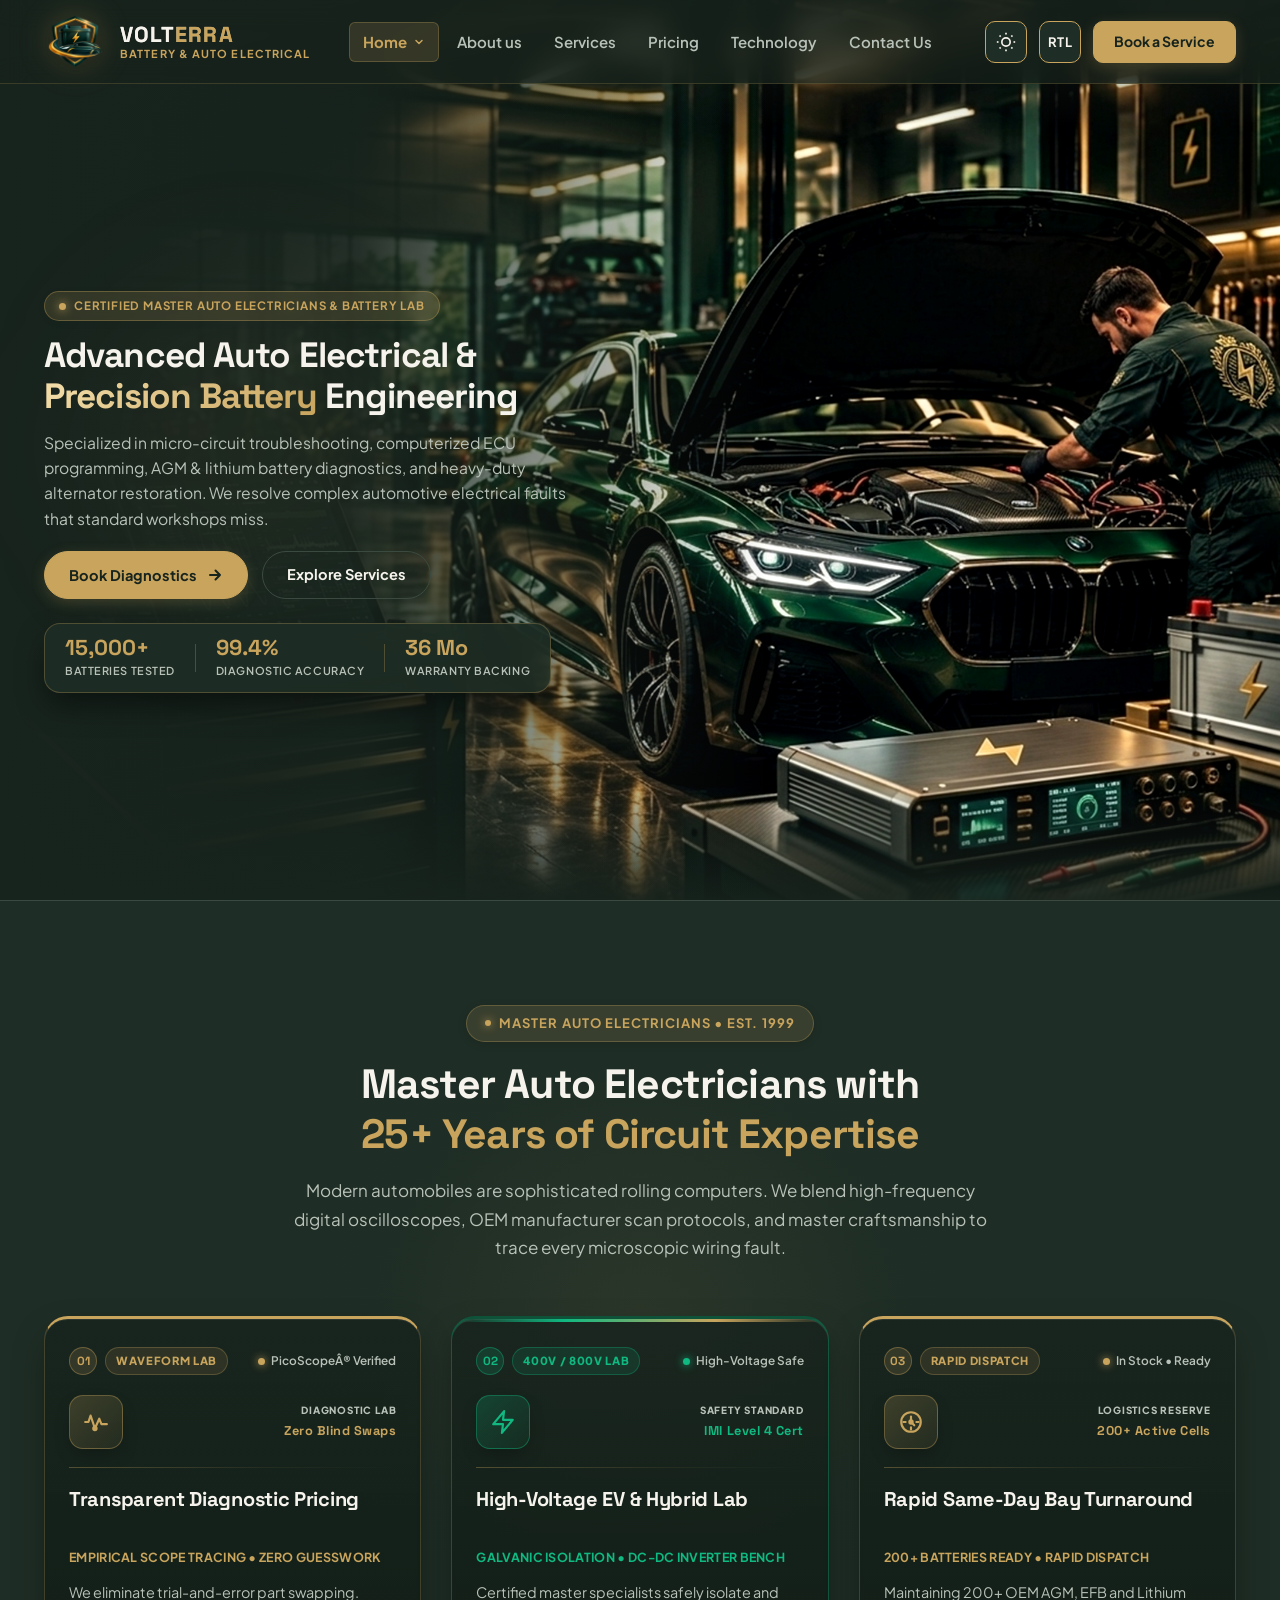
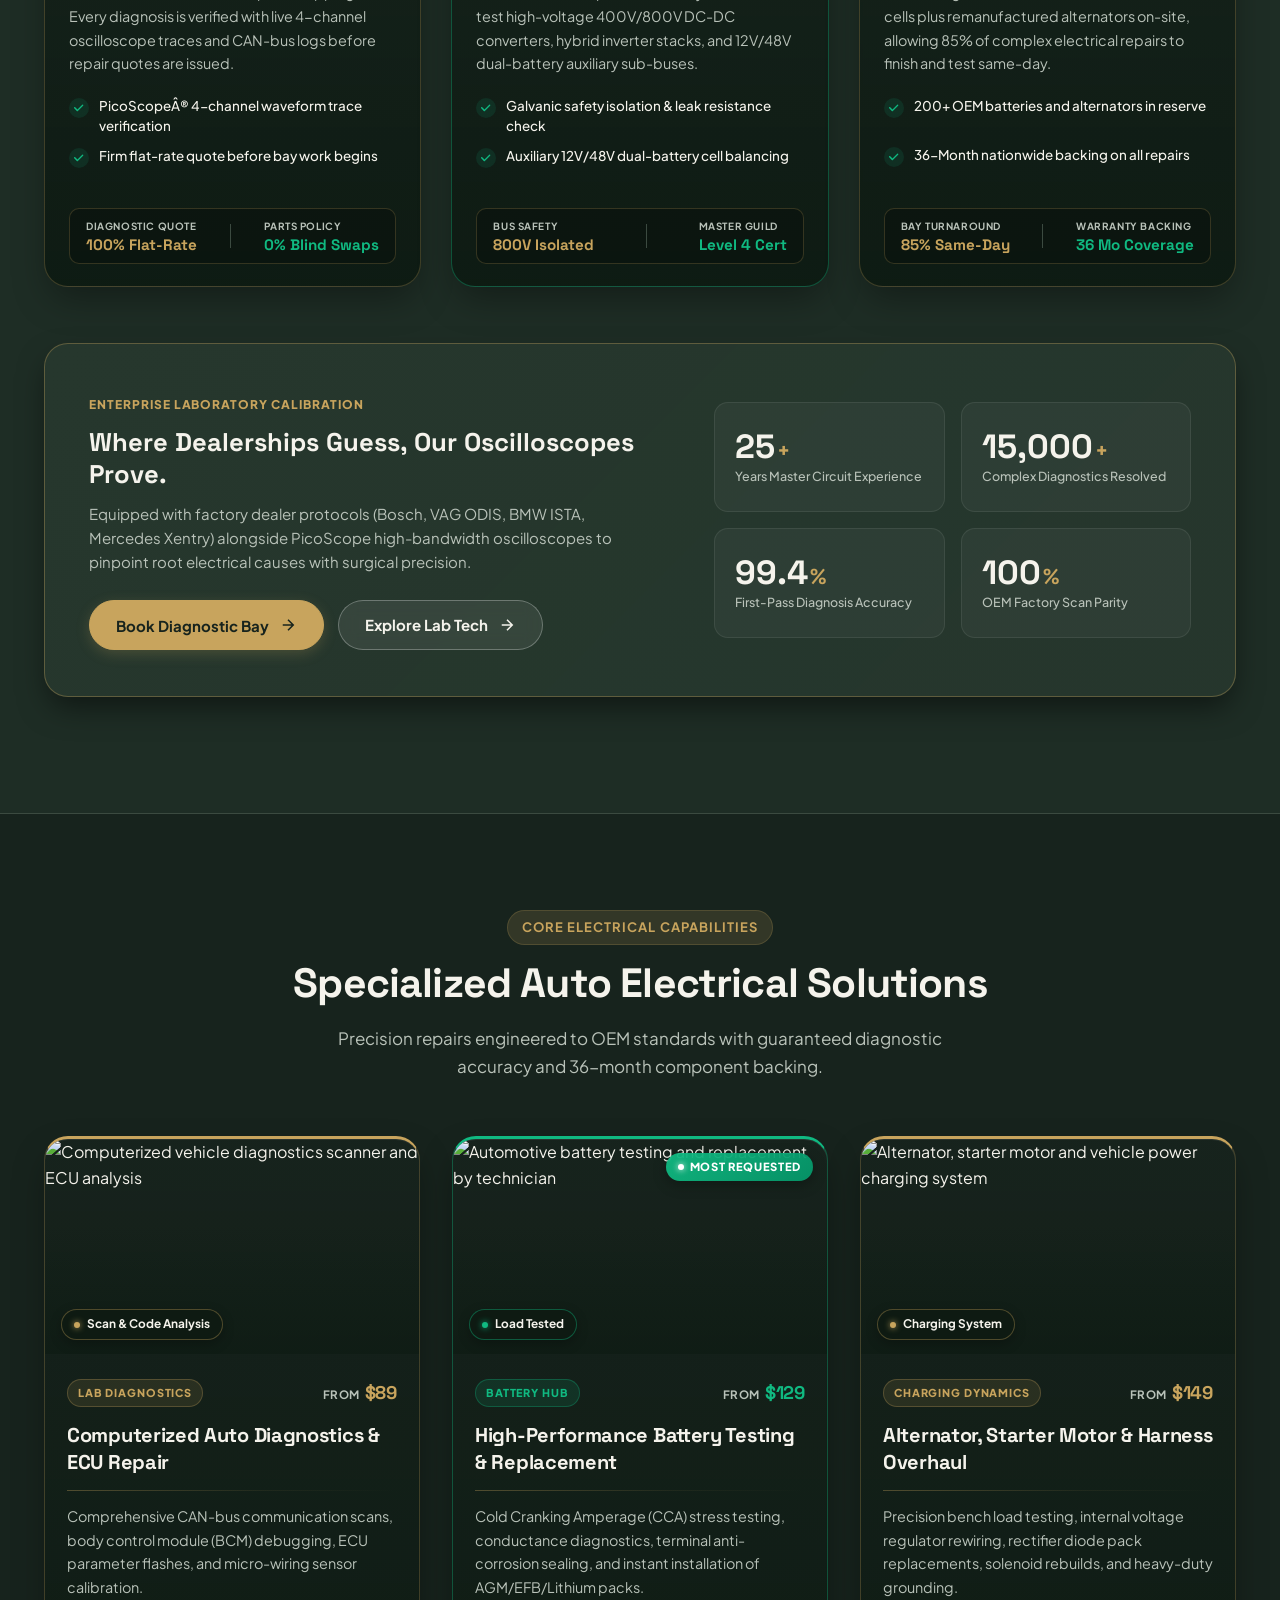
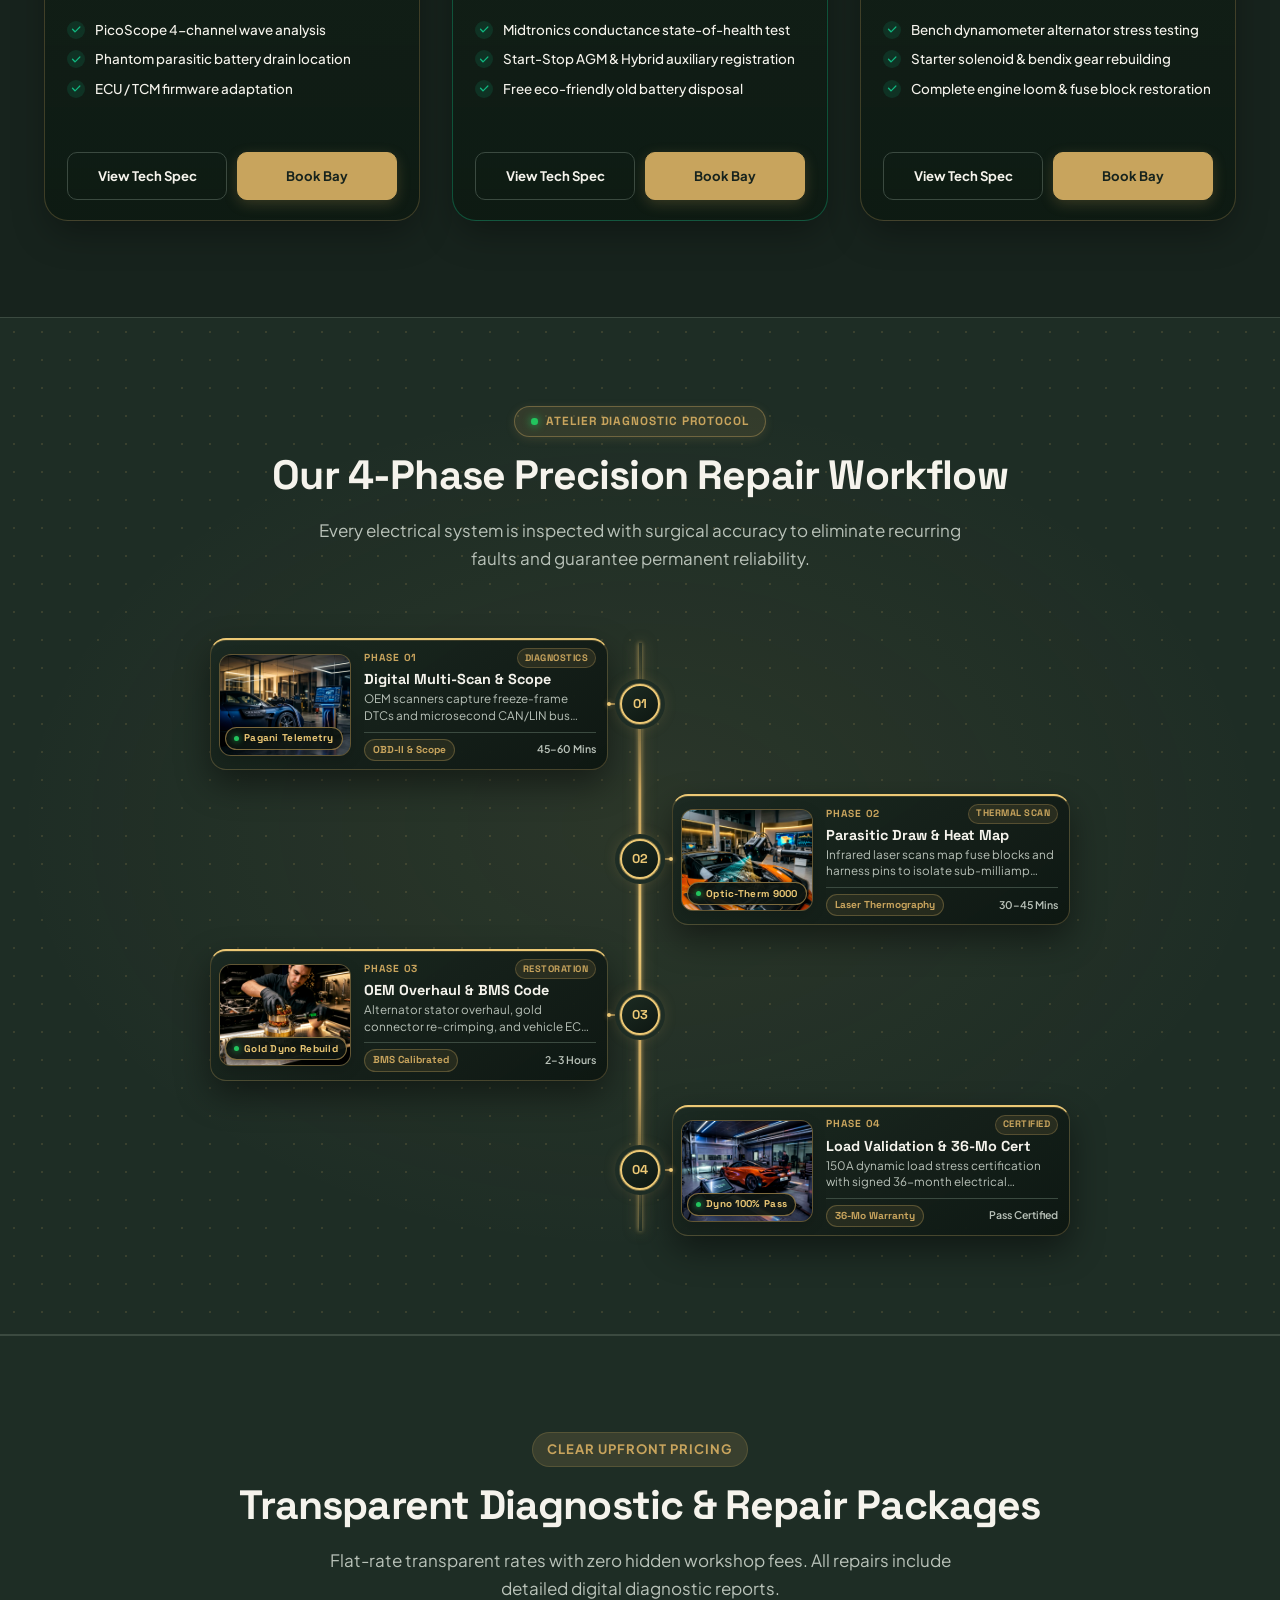
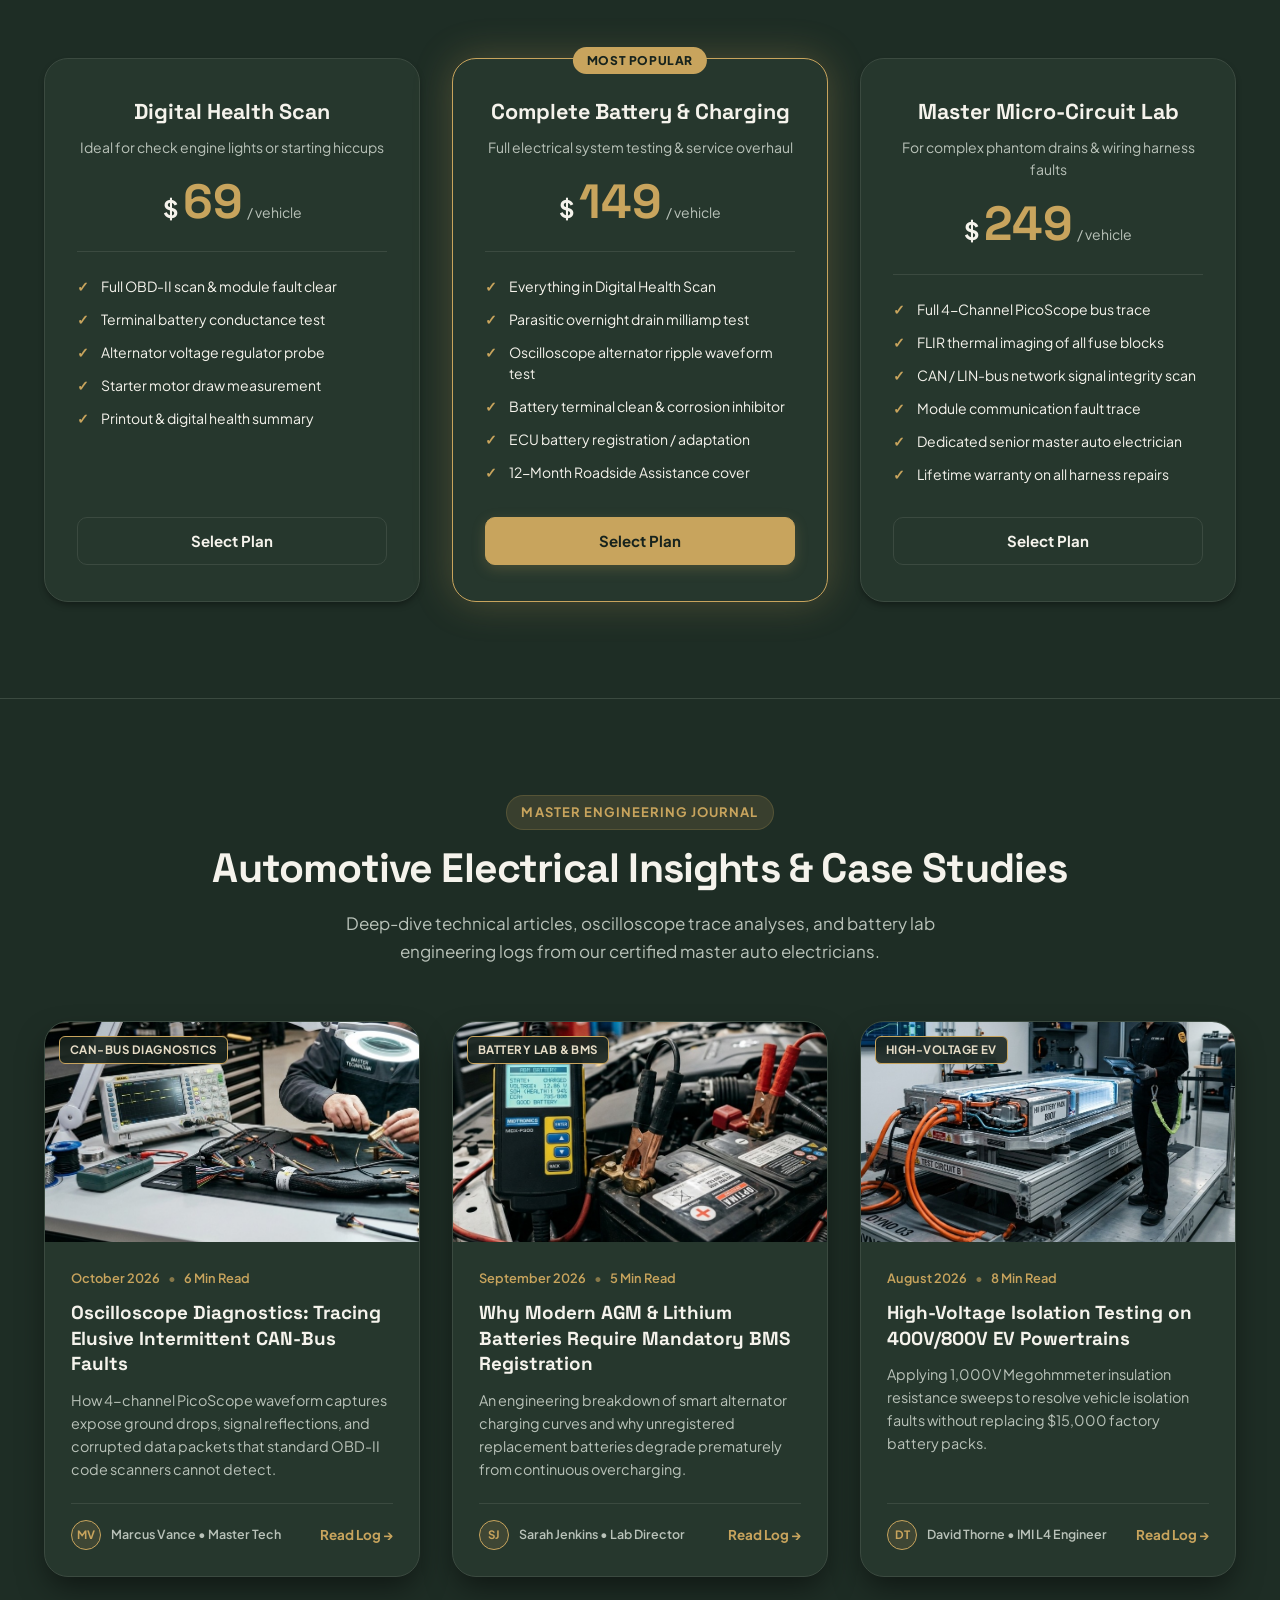
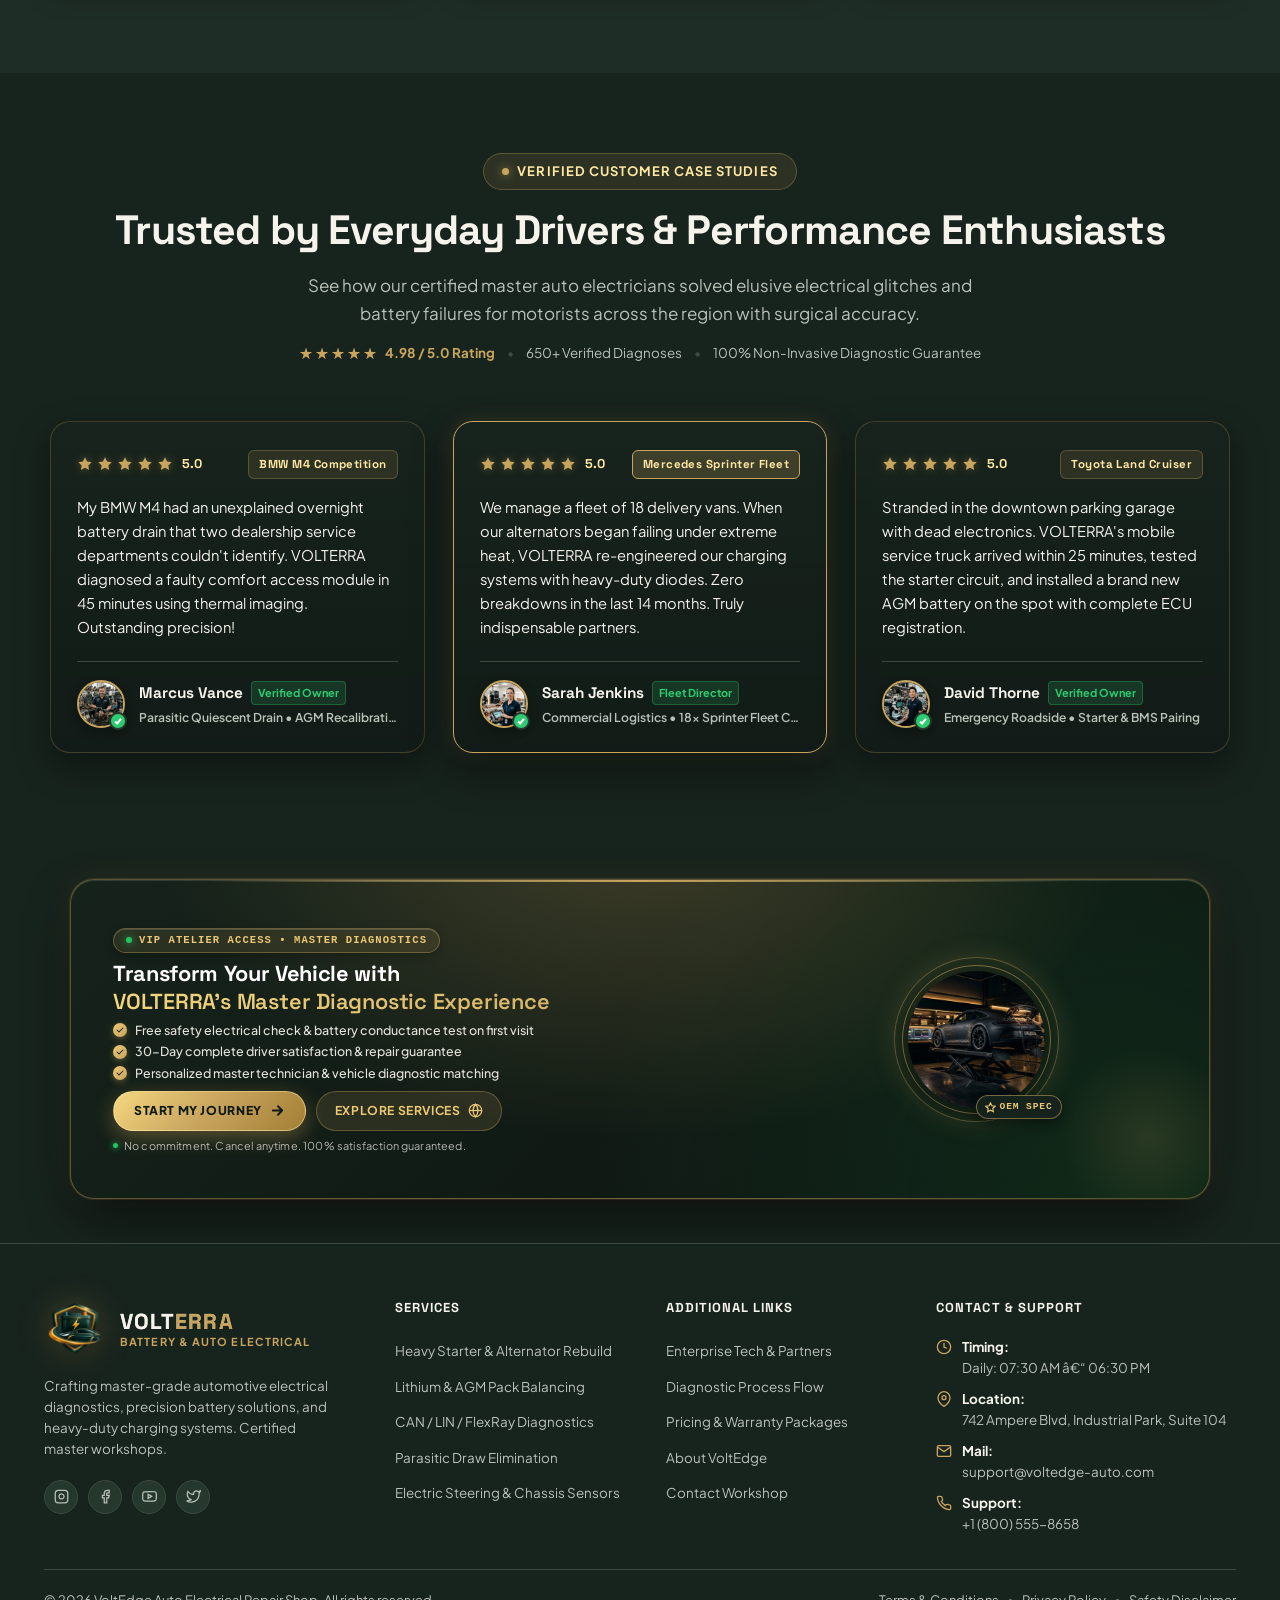
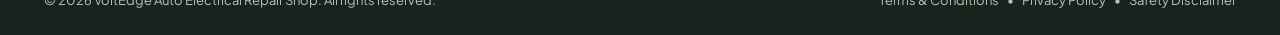
==== index.html @ bd6731e7 "Add files via upload" ====
<!DOCTYPE html>
<html lang="en" dir="ltr" data-theme="dark">

<head>
  <meta charset="UTF-8">
  <meta name="viewport" content="width=device-width, initial-scale=1.0">
  <title>VoltEdge Auto Electrical | Premier Battery & Automotive Electrical Repair</title>
  <meta name="description"
    content="Specialized auto electrical repair, precision computerized diagnostics, heavy-duty battery testing & replacement, and alternator servicing by certified master technicians.">
  <link rel="preconnect" href="https://fonts.googleapis.com">
  <link rel="preconnect" href="https://fonts.gstatic.com" crossorigin>
  <link
    href="https://fonts.googleapis.com/css2?family=Plus+Jakarta+Sans:wght@300;400;500;600;700;800&family=Space+Grotesk:wght@500;600;700&display=swap"
    rel="stylesheet">
  <link rel="icon" type="image/png" href="assets/images/logo_icon.png">
  <link rel="stylesheet" href="index.css">
  <script>
    // GitHub Pages trailing slash resolution to prevent broken relative asset paths
    if (window.location.hostname.endsWith('github.io') && !window.location.pathname.endsWith('/') && !window.location.pathname.split('/').pop().includes('.')) {
      window.location.replace(window.location.pathname + '/' + window.location.search + window.location.hash);
    }
  </script>
</head>

<body>
  <!-- HEADER & NAVIGATION -->
  <header class="site-header" id="site-header">
    <div class="header-container">
      <!-- Left: Brand Logo & Name -->
      <a href="#hero" class="brand-logo" id="brand-logo" aria-label="VOLTERRA Battery & Auto Electrical">
        <span class="logo-icon-wrap">
          <img src="assets/images/logo_transparent.png" alt="VOLTERRA Luxury Auto Electrical" class="brand-logo-img">
        </span>
        <div class="brand-text">
          <span class="brand-title" dir="ltr"><span class="brand-title-primary">VOLT</span><span
              class="brand-title-secondary">ERRA</span></span>
          <span class="brand-subtitle">Battery &amp; Auto Electrical</span>
        </div>
      </a>

      <!-- Middle: 6 Nav Links (Dashboard MUST be the last link) -->
      <nav class="nav-menu" id="nav-menu">
        <ul class="nav-list">
          <li class="nav-item has-dropdown" id="nav-home-dropdown">
            <a href="#hero" class="nav-link active" id="nav-home">
              <span>Home</span>
              <svg class="chevron-icon" viewBox="0 0 16 16" fill="none" stroke="currentColor">
                <path d="M4 6L8 10L12 6" stroke-width="2" stroke-linecap="round" stroke-linejoin="round" />
              </svg>
            </a>
            <div class="nav-dropdown-menu">
              <a href="#hero" class="dropdown-item current-page">
                <div class="dropdown-item-title">Home 1 (Classic Specialist)</div>
                <div class="dropdown-item-desc">Precision Diagnostics & Battery Hub</div>
              </a>
              <a href="home-2.html" class="dropdown-item" id="nav-home2-link">
                <div class="dropdown-item-title">Home 2 (Fleet & High-Voltage)</div>
                <div class="dropdown-item-desc">Commercial Fleet & EV Architecture</div>
              </a>
            </div>
          </li>
          <li class="nav-item">
            <a href="About.html" class="nav-link" id="nav-about">About us</a>
          </li>
          <li class="nav-item">
            <a href="service.html" class="nav-link" id="nav-services">Services</a>
          </li>
          <li class="nav-item">
            <a href="pricing.html" class="nav-link" id="nav-pricing">Pricing</a>
          </li>
          <li class="nav-item">
            <a href="technology.html" class="nav-link" id="nav-tech">Technology</a>
          </li>
          <li class="nav-item">
            <a href="contact.html" class="nav-link" id="nav-contact">Contact Us</a>
          </li>
        </ul>
      </nav>

      <!-- Right: Utility Controls & Primary CTA -->
      <div class="header-actions">
        <!-- Theme Toggle -->
        <button class="icon-toggle-btn" id="theme-toggle" aria-label="Toggle Dark and Light Mode"
          title="Toggle Dark/Light Mode">
          <svg class="theme-icon sun-icon" viewBox="0 0 24 24" fill="none" stroke="currentColor" stroke-width="2">
            <circle cx="12" cy="12" r="5"></circle>
            <line x1="12" y1="1" x2="12" y2="3"></line>
            <line x1="12" y1="21" x2="12" y2="23"></line>
            <line x1="4.22" y1="4.22" x2="5.64" y2="5.64"></line>
            <line x1="18.36" y1="18.36" x2="19.78" y2="19.78"></line>
            <line x1="1" y1="12" x2="3" y2="12"></line>
            <line x1="21" y1="12" x2="23" y2="12"></line>
            <line x1="4.22" y1="19.78" x2="5.64" y2="18.36"></line>
            <line x1="18.36" y1="5.64" x2="19.78" y2="4.22"></line>
          </svg>
          <svg class="theme-icon moon-icon" viewBox="0 0 24 24" fill="none" stroke="currentColor" stroke-width="2">
            <path d="M21 12.79A9 9 0 1 1 11.21 3 7 7 0 0 0 21 12.79z"></path>
          </svg>
        </button>

        <!-- RTL Button -->
        <button class="icon-toggle-btn rtl-toggle-btn" id="rtl-toggle" aria-label="Toggle RTL and LTR"
          title="Toggle RTL / LTR Direction">
          <span class="rtl-text-indicator">RTL</span>
        </button>

        <!-- Primary CTA: Book a Service -->
        <a href="#booking-service-modal" class="btn btn-primary header-cta-btn" id="header-book-btn"
          data-open-booking="true" aria-haspopup="dialog" aria-expanded="false">
          <span>Book a Service</span>
        </a>

        <!-- Mobile Menu Toggle Button -->
        <button class="mobile-menu-btn" id="mobile-menu-btn" aria-label="Toggle Navigation Menu">
          <span class="menu-bar"></span>
          <span class="menu-bar"></span>
          <span class="menu-bar"></span>
        </button>
      </div>
    </div>
  </header>

  <main>
    <!-- 1. PREMIUM HERO BANNER SECTION (Left Paratext, Clean Workshop Background) -->
    <section class="hero-section" id="hero">
      <div class="hero-bg-media">
        <img src="assets/images/hero_emerald_workshop.jpg"
          alt="Master Auto Electrical Diagnostics and High-Voltage Workshop" class="hero-bg-img" loading="eager">
        <div class="hero-overlay"></div>
      </div>
      <div class="hero-ambient-glow"></div>
      <div class="hero-ambient-glow-left"></div>
      <div class="container hero-container">
        <!-- Left: Paratext Content -->
        <div class="hero-content">
          <div class="hero-badge">
            <span class="pulse-indicator"></span>
            <span class="badge-text">Certified Master Auto Electricians &amp; Battery Lab</span>
          </div>

          <h1 class="hero-headline">
            Advanced Auto Electrical &amp; <span class="hero-headline-highlight">Precision Battery</span> Engineering
          </h1>

          <p class="hero-paratext">
            Specialized in micro-circuit troubleshooting, computerized ECU programming, AGM &amp; lithium battery
            diagnostics, and heavy-duty alternator restoration. We resolve complex automotive electrical faults that
            standard workshops miss.
          </p>

          <div class="hero-actions">
            <button class="btn btn-primary" id="hero-book-btn">
              <span>Book Diagnostics</span>
              <svg class="btn-arrow-icon" viewBox="0 0 16 16" fill="none" stroke="currentColor">
                <path d="M3 8H13M13 8L8.5 3.5M13 8L8.5 12.5" stroke-width="2" stroke-linecap="round"
                  stroke-linejoin="round" />
              </svg>
            </button>
            <a href="#services" class="btn btn-secondary" id="hero-services-btn">
              <span>Explore Services</span>
            </a>
          </div>

          <!-- Hero Metrics / Trust Points -->
          <div class="hero-metrics-grid">
            <div class="metric-card">
              <div class="metric-number">15,000+</div>
              <div class="metric-label">Batteries Tested</div>
            </div>
            <div class="metric-divider"></div>
            <div class="metric-card">
              <div class="metric-number">99.4%</div>
              <div class="metric-label">Diagnostic Accuracy</div>
            </div>
            <div class="metric-divider"></div>
            <div class="metric-card">
              <div class="metric-number">36 Mo</div>
              <div class="metric-label">Warranty Backing</div>
            </div>
          </div>
        </div>
      </div>
    </section>

    <!-- MANDATORY ABOUT US SECTION -->
    <section class="about-section" id="about-us">
      <div class="about-ambient-glow" aria-hidden="true"></div>
      <div class="container">
        <!-- Section Header with Centered Symmetry -->
        <div class="section-header text-center about-section-header">
          <div class="about-pill-badge">
            <span class="status-pulse-dot gold"></span>
            <span>Master Auto Electricians &bull; Est. 1999</span>
          </div>
          <h2 class="section-title about-title">
            Master Auto Electricians with <span class="highlight-gold">25+ Years of Circuit Expertise</span>
          </h2>
          <p class="section-subtitle about-subtitle">
            Modern automobiles are sophisticated rolling computers. We blend high-frequency digital oscilloscopes, OEM
            manufacturer scan protocols, and master craftsmanship to trace every microscopic wiring fault.
          </p>
        </div>

        <!-- 3 Symmetrically Aligned Engineering Feature Pillars -->
        <div class="about-grid">
          <!-- Card 1: Diagnostic Pricing -->
          <div class="about-feature-box" id="about-feature-1">
            <!-- Full-Width Top Status Bar: Step Badge & Spec on Left, Live Pulse Indicator on Right -->
            <div class="card-top-bar">
              <div class="card-badge-suite">
                <span class="card-step-badge">01</span>
                <span class="card-spec-tag">Waveform Lab</span>
              </div>
              <div class="card-live-indicator">
                <span class="dot-live"></span>
                <span class="card-live-text">PicoScopeÂ® Verified</span>
              </div>
            </div>

            <!-- Luxury Feature Icon Suite with Technical Standard Metadata -->
            <div class="card-icon-suite">
              <div class="feature-icon">
                <svg viewBox="0 0 24 24" fill="none" stroke="currentColor" stroke-width="2" stroke-linecap="round"
                  stroke-linejoin="round">
                  <path d="M2 12h3l2-6 4 12 4-9 2 5h5" />
                  <circle cx="11" cy="18" r="1.5" fill="currentColor" />
                </svg>
              </div>
              <div class="card-spec-meta">
                <span class="spec-meta-eyebrow">DIAGNOSTIC LAB</span>
                <span class="spec-meta-val">Zero Blind Swaps</span>
              </div>
            </div>

            <div class="card-divider"></div>

            <div class="card-heading-group">
              <h3 class="feature-title">Transparent Diagnostic Pricing</h3>
              <p class="feature-kicker">Empirical Scope Tracing &bull; Zero Guesswork</p>
            </div>

            <p class="feature-desc">
              We eliminate trial-and-error part swapping. Every diagnosis is verified with live 4-channel oscilloscope
              traces and CAN-bus logs before repair quotes are issued.
            </p>

            <ul class="feature-check-list">
              <li>
                <span class="check-icon-wrap">
                  <svg class="check-mini-svg" viewBox="0 0 16 16" fill="currentColor">
                    <path
                      d="M13.485 3.515a1 1 0 0 1 0 1.414l-7 7a1 1 0 0 1-1.414 0l-3.5-3.5a1 1 0 1 1 1.414-1.414L6 10.086l6.293-6.293a1 1 0 0 1 1.414 0z" />
                  </svg>
                </span>
                <span>PicoScopeÂ® 4-channel waveform trace verification</span>
              </li>
              <li>
                <span class="check-icon-wrap">
                  <svg class="check-mini-svg" viewBox="0 0 16 16" fill="currentColor">
                    <path
                      d="M13.485 3.515a1 1 0 0 1 0 1.414l-7 7a1 1 0 0 1-1.414 0l-3.5-3.5a1 1 0 1 1 1.414-1.414L6 10.086l6.293-6.293a1 1 0 0 1 1.414 0z" />
                  </svg>
                </span>
                <span>Firm flat-rate quote before bay work begins</span>
              </li>
            </ul>


            <div class="card-telemetry-bar">
              <div class="telemetry-item">
                <span class="telemetry-lbl">Diagnostic Quote</span>
                <span class="telemetry-val highlight-gold">100% Flat-Rate</span>
              </div>
              <div class="telemetry-sep"></div>
              <div class="telemetry-item">
                <span class="telemetry-lbl">Parts Policy</span>
                <span class="telemetry-val highlight-green">0% Blind Swaps</span>
              </div>
            </div>
          </div>

          <!-- Card 2: EV & Hybrid (Centerpiece) -->
          <div class="about-feature-box featured-pillar" id="about-feature-2">
            <div class="featured-glow-edge"></div>
            <!-- Full-Width Top Status Bar -->
            <div class="card-top-bar">
              <div class="card-badge-suite">
                <span class="card-step-badge badge-emerald">02</span>
                <span class="card-spec-tag tag-emerald">400V / 800V Lab</span>
              </div>
              <div class="card-live-indicator">
                <span class="dot-live emerald"></span>
                <span class="card-live-text">High-Voltage Safe</span>
              </div>
            </div>

            <!-- Luxury Feature Icon Suite -->
            <div class="card-icon-suite">
              <div class="feature-icon icon-emerald">
                <svg viewBox="0 0 24 24" fill="none" stroke="currentColor" stroke-width="2" stroke-linecap="round"
                  stroke-linejoin="round">
                  <path d="M13 2L3 14h9l-1 8 10-12h-9l1-8z" />
                </svg>
              </div>
              <div class="card-spec-meta">
                <span class="spec-meta-eyebrow">SAFETY STANDARD</span>
                <span class="spec-meta-val val-emerald">IMI Level 4 Cert</span>
              </div>
            </div>

            <div class="card-divider"></div>

            <div class="card-heading-group">
              <h3 class="feature-title">High-Voltage EV &amp; Hybrid Lab</h3>
              <p class="feature-kicker kicker-emerald">Galvanic Isolation &bull; DC-DC Inverter Bench</p>
            </div>

            <p class="feature-desc">
              Certified master specialists safely isolate and test high-voltage 400V/800V DC-DC converters, hybrid
              inverter stacks, and 12V/48V dual-battery auxiliary sub-buses.
            </p>

            <ul class="feature-check-list">
              <li>
                <span class="check-icon-wrap">
                  <svg class="check-mini-svg" viewBox="0 0 16 16" fill="currentColor">
                    <path
                      d="M13.485 3.515a1 1 0 0 1 0 1.414l-7 7a1 1 0 0 1-1.414 0l-3.5-3.5a1 1 0 1 1 1.414-1.414L6 10.086l6.293-6.293a1 1 0 0 1 1.414 0z" />
                  </svg>
                </span>
                <span>Galvanic safety isolation &amp; leak resistance check</span>
              </li>
              <li>
                <span class="check-icon-wrap">
                  <svg class="check-mini-svg" viewBox="0 0 16 16" fill="currentColor">
                    <path
                      d="M13.485 3.515a1 1 0 0 1 0 1.414l-7 7a1 1 0 0 1-1.414 0l-3.5-3.5a1 1 0 1 1 1.414-1.414L6 10.086l6.293-6.293a1 1 0 0 1 1.414 0z" />
                  </svg>
                </span>
                <span>Auxiliary 12V/48V dual-battery cell balancing</span>
              </li>
            </ul>

            <div class="card-telemetry-bar">
              <div class="telemetry-item">
                <span class="telemetry-lbl">Bus Safety</span>
                <span class="telemetry-val highlight-gold">800V Isolated</span>
              </div>
              <div class="telemetry-sep"></div>
              <div class="telemetry-item">
                <span class="telemetry-lbl">Master Guild</span>
                <span class="telemetry-val highlight-green">Level 4 Cert</span>
              </div>
            </div>
          </div>

          <!-- Card 3: Rapid Turnaround -->
          <div class="about-feature-box" id="about-feature-3">
            <!-- Full-Width Top Status Bar -->
            <div class="card-top-bar">
              <div class="card-badge-suite">
                <span class="card-step-badge">03</span>
                <span class="card-spec-tag">Rapid Dispatch</span>
              </div>
              <div class="card-live-indicator">
                <span class="dot-live"></span>
                <span class="card-live-text">In Stock &bull; Ready</span>
              </div>
            </div>

            <!-- Luxury Feature Icon Suite with Speedometer Chrono SVG -->
            <div class="card-icon-suite">
              <div class="feature-icon">
                <svg viewBox="0 0 24 24" fill="none" stroke="currentColor" stroke-width="2" stroke-linecap="round"
                  stroke-linejoin="round">
                  <circle cx="12" cy="12" r="9" />
                  <path d="M12 7v5l3 3" />
                  <path d="M5 12h2M17 12h2M12 17v2" />
                  <circle cx="12" cy="12" r="1.5" fill="currentColor" />
                </svg>
              </div>
              <div class="card-spec-meta">
                <span class="spec-meta-eyebrow">LOGISTICS RESERVE</span>
                <span class="spec-meta-val">200+ Active Cells</span>
              </div>
            </div>

            <div class="card-divider"></div>

            <div class="card-heading-group">
              <h3 class="feature-title">Rapid Same-Day Bay Turnaround</h3>
              <p class="feature-kicker">200+ Batteries Ready &bull; Rapid Dispatch</p>
            </div>

            <p class="feature-desc">
              Maintaining 200+ OEM AGM, EFB and Lithium cells plus remanufactured alternators on-site, allowing 85% of
              complex electrical repairs to finish and test same-day.
            </p>

            <ul class="feature-check-list">
              <li>
                <span class="check-icon-wrap">
                  <svg class="check-mini-svg" viewBox="0 0 16 16" fill="currentColor">
                    <path
                      d="M13.485 3.515a1 1 0 0 1 0 1.414l-7 7a1 1 0 0 1-1.414 0l-3.5-3.5a1 1 0 1 1 1.414-1.414L6 10.086l6.293-6.293a1 1 0 0 1 1.414 0z" />
                  </svg>
                </span>
                <span>200+ OEM batteries and alternators in reserve</span>
              </li>
              <li>
                <span class="check-icon-wrap">
                  <svg class="check-mini-svg" viewBox="0 0 16 16" fill="currentColor">
                    <path
                      d="M13.485 3.515a1 1 0 0 1 0 1.414l-7 7a1 1 0 0 1-1.414 0l-3.5-3.5a1 1 0 1 1 1.414-1.414L6 10.086l6.293-6.293a1 1 0 0 1 1.414 0z" />
                  </svg>
                </span>
                <span>36-Month nationwide backing on all repairs</span>
              </li>
            </ul>

            <div class="card-telemetry-bar">
              <div class="telemetry-item">
                <span class="telemetry-lbl">Bay Turnaround</span>
                <span class="telemetry-val highlight-gold">85% Same-Day</span>
              </div>
              <div class="telemetry-sep"></div>
              <div class="telemetry-item">
                <span class="telemetry-lbl">Warranty Backing</span>
                <span class="telemetry-val highlight-green">36 Mo Coverage</span>
              </div>
            </div>
          </div>
        </div>

        <!-- Master Diagnostic Credibility Banner with Aligned Split Layout -->
        <div class="about-credentials-banner">
          <div class="banner-left-info">
            <span class="banner-badge">ENTERPRISE LABORATORY CALIBRATION</span>
            <h3 class="banner-title">Where Dealerships Guess, Our Oscilloscopes Prove.</h3>
            <p class="banner-desc">
              Equipped with factory dealer protocols (Bosch, VAG ODIS, BMW ISTA, Mercedes Xentry) alongside PicoScope
              high-bandwidth oscilloscopes to pinpoint root electrical causes with surgical precision.
            </p>
            <div class="banner-actions">
              <button type="button" class="btn btn-primary" data-open-booking="true" id="about-banner-book-btn">
                <span>Book Diagnostic Bay</span>
                <svg viewBox="0 0 24 24" fill="none" stroke="currentColor" stroke-width="2">
                  <path d="M5 12h14M12 5l7 7-7 7" />
                </svg>
              </button>
              <a href="technology.html" class="btn btn-secondary" id="about-banner-tech-link">
                <span>Explore Lab Tech</span>
                <svg viewBox="0 0 24 24" fill="none" stroke="currentColor" stroke-width="2" aria-hidden="true">
                  <path d="M5 12h14M12 5l7 7-7 7" />
                </svg>
              </a>
            </div>
          </div>
          <div class="banner-stats-grid">
            <div class="banner-stat-box">
              <span class="stat-number">25<span class="stat-plus">+</span></span>
              <span class="stat-label">Years Master Circuit Experience</span>
            </div>
            <div class="banner-stat-box">
              <span class="stat-number">15,000<span class="stat-plus">+</span></span>
              <span class="stat-label">Complex Diagnostics Resolved</span>
            </div>
            <div class="banner-stat-box">
              <span class="stat-number">99.4<span class="stat-pct">%</span></span>
              <span class="stat-label">First-Pass Diagnosis Accuracy</span>
            </div>
            <div class="banner-stat-box">
              <span class="stat-number">100<span class="stat-pct">%</span></span>
              <span class="stat-label">OEM Factory Scan Parity</span>
            </div>
          </div>
        </div>
      </div>
    </section>

    <!-- 2. 3 SERVICES CARDS SECTION -->
    <section class="services-section" id="services">
      <div class="container">
        <div class="section-header text-center">
          <span class="section-tag">Core Electrical Capabilities</span>
          <h2 class="section-title">Specialized Auto Electrical Solutions</h2>
          <p class="section-subtitle">
            Precision repairs engineered to OEM standards with guaranteed diagnostic accuracy and 36-month component
            backing.
          </p>
        </div>

        <div class="services-grid-3">
          <!-- Service Card 1 -->
          <div class="service-card" id="service-card-1">
            <div class="service-image-box">
              <img src="https://images.unsplash.com/photo-1517524008697-84bbe3c3fd98?auto=format&fit=crop&w=700&q=80"
                alt="Computerized vehicle diagnostics scanner and ECU analysis" class="service-img" loading="lazy">
              <div class="service-img-overlay"></div>
              <span class="service-badge">
                <span class="badge-pulse-dot"></span>
                <span>Scan &amp; Code Analysis</span>
              </span>
            </div>
            <div class="service-body">
              <div class="service-meta-topbar">
                <span class="service-category-tag">LAB DIAGNOSTICS</span>
                <div class="service-price-chip">
                  <span class="price-prefix">From</span>
                  <span class="price-amount">$89</span>
                </div>
              </div>

              <h3 class="service-title">Computerized Auto Diagnostics &amp; ECU Repair</h3>
              <div class="service-card-divider"></div>

              <p class="service-description">
                Comprehensive CAN-bus communication scans, body control module (BCM) debugging, ECU parameter flashes,
                and micro-wiring sensor calibration.
              </p>

              <ul class="service-features">
                <li>
                  <span class="check-wrap">
                    <svg class="check-icon" viewBox="0 0 16 16" fill="currentColor">
                      <path
                        d="M13.485 3.515a1 1 0 0 1 0 1.414l-7 7a1 1 0 0 1-1.414 0l-3.5-3.5a1 1 0 1 1 1.414-1.414L6 10.086l6.293-6.293a1 1 0 0 1 1.414 0z" />
                    </svg>
                  </span>
                  <span>PicoScope 4-channel wave analysis</span>
                </li>
                <li>
                  <span class="check-wrap">
                    <svg class="check-icon" viewBox="0 0 16 16" fill="currentColor">
                      <path
                        d="M13.485 3.515a1 1 0 0 1 0 1.414l-7 7a1 1 0 0 1-1.414 0l-3.5-3.5a1 1 0 1 1 1.414-1.414L6 10.086l6.293-6.293a1 1 0 0 1 1.414 0z" />
                    </svg>
                  </span>
                  <span>Phantom parasitic battery drain location</span>
                </li>
                <li>
                  <span class="check-wrap">
                    <svg class="check-icon" viewBox="0 0 16 16" fill="currentColor">
                      <path
                        d="M13.485 3.515a1 1 0 0 1 0 1.414l-7 7a1 1 0 0 1-1.414 0l-3.5-3.5a1 1 0 1 1 1.414-1.414L6 10.086l6.293-6.293a1 1 0 0 1 1.414 0z" />
                    </svg>
                  </span>
                  <span>ECU / TCM firmware adaptation</span>
                </li>
              </ul>

              <div class="service-action-group">
                <a href="service-detail.html?id=1" class="btn btn-secondary service-detail-btn">
                  <span>View Tech Spec</span>
                </a>
                <button class="btn btn-primary service-enquire-btn" data-service="Computer Diagnostics & ECU Repair"
                  data-open-booking="true">
                  <span>Book Bay</span>
                </button>
              </div>
            </div>
          </div>

          <!-- Service Card 2 -->
          <div class="service-card highlighted-service" id="service-card-2">
            <div class="popular-ribbon">
              <span class="ribbon-glow-dot"></span>
              <span>MOST REQUESTED</span>
            </div>
            <div class="service-image-box">
              <img src="https://images.unsplash.com/photo-1619642751034-765dfdf7c58e?auto=format&fit=crop&w=700&q=80"
                alt="Automotive battery testing and replacement by technician" class="service-img" loading="lazy">
              <div class="service-img-overlay"></div>
              <span class="service-badge badge-emerald">
                <span class="badge-pulse-dot emerald"></span>
                <span>Load Tested</span>
              </span>
            </div>
            <div class="service-body">
              <div class="service-meta-topbar">
                <span class="service-category-tag tag-emerald">BATTERY HUB</span>
                <div class="service-price-chip chip-emerald">
                  <span class="price-prefix">From</span>
                  <span class="price-amount">$129</span>
                </div>
              </div>

              <h3 class="service-title">High-Performance Battery Testing &amp; Replacement</h3>
              <div class="service-card-divider"></div>

              <p class="service-description">
                Cold Cranking Amperage (CCA) stress testing, conductance diagnostics, terminal anti-corrosion sealing,
                and instant installation of AGM/EFB/Lithium packs.
              </p>

              <ul class="service-features">
                <li>
                  <span class="check-wrap">
                    <svg class="check-icon" viewBox="0 0 16 16" fill="currentColor">
                      <path
                        d="M13.485 3.515a1 1 0 0 1 0 1.414l-7 7a1 1 0 0 1-1.414 0l-3.5-3.5a1 1 0 1 1 1.414-1.414L6 10.086l6.293-6.293a1 1 0 0 1 1.414 0z" />
                    </svg>
                  </span>
                  <span>Midtronics conductance state-of-health test</span>
                </li>
                <li>
                  <span class="check-wrap">
                    <svg class="check-icon" viewBox="0 0 16 16" fill="currentColor">
                      <path
                        d="M13.485 3.515a1 1 0 0 1 0 1.414l-7 7a1 1 0 0 1-1.414 0l-3.5-3.5a1 1 0 1 1 1.414-1.414L6 10.086l6.293-6.293a1 1 0 0 1 1.414 0z" />
                    </svg>
                  </span>
                  <span>Start-Stop AGM &amp; Hybrid auxiliary registration</span>
                </li>
                <li>
                  <span class="check-wrap">
                    <svg class="check-icon" viewBox="0 0 16 16" fill="currentColor">
                      <path
                        d="M13.485 3.515a1 1 0 0 1 0 1.414l-7 7a1 1 0 0 1-1.414 0l-3.5-3.5a1 1 0 1 1 1.414-1.414L6 10.086l6.293-6.293a1 1 0 0 1 1.414 0z" />
                    </svg>
                  </span>
                  <span>Free eco-friendly old battery disposal</span>
                </li>
              </ul>

              <div class="service-action-group">
                <a href="service-detail.html?id=2" class="btn btn-secondary service-detail-btn">
                  <span>View Tech Spec</span>
                </a>
                <button class="btn btn-primary service-enquire-btn" data-service="High-Performance Battery Replacement"
                  data-open-booking="true">
                  <span>Book Bay</span>
                </button>
              </div>
            </div>
          </div>

          <!-- Service Card 3 -->
          <div class="service-card" id="service-card-3">
            <div class="service-image-box">
              <img src="https://images.unsplash.com/photo-1580273916550-e323be2ae537?auto=format&fit=crop&w=700&q=80"
                alt="Alternator, starter motor and vehicle power charging system" class="service-img" loading="lazy">
              <div class="service-img-overlay"></div>
              <span class="service-badge">
                <span class="badge-pulse-dot"></span>
                <span>Charging System</span>
              </span>
            </div>
            <div class="service-body">
              <div class="service-meta-topbar">
                <span class="service-category-tag">CHARGING DYNAMICS</span>
                <div class="service-price-chip">
                  <span class="price-prefix">From</span>
                  <span class="price-amount">$149</span>
                </div>
              </div>

              <h3 class="service-title">Alternator, Starter Motor &amp; Harness Overhaul</h3>
              <div class="service-card-divider"></div>

              <p class="service-description">
                Precision bench load testing, internal voltage regulator rewiring, rectifier diode pack replacements,
                solenoid rebuilds, and heavy-duty grounding.
              </p>

              <ul class="service-features">
                <li>
                  <span class="check-wrap">
                    <svg class="check-icon" viewBox="0 0 16 16" fill="currentColor">
                      <path
                        d="M13.485 3.515a1 1 0 0 1 0 1.414l-7 7a1 1 0 0 1-1.414 0l-3.5-3.5a1 1 0 1 1 1.414-1.414L6 10.086l6.293-6.293a1 1 0 0 1 1.414 0z" />
                    </svg>
                  </span>
                  <span>Bench dynamometer alternator stress testing</span>
                </li>
                <li>
                  <span class="check-wrap">
                    <svg class="check-icon" viewBox="0 0 16 16" fill="currentColor">
                      <path
                        d="M13.485 3.515a1 1 0 0 1 0 1.414l-7 7a1 1 0 0 1-1.414 0l-3.5-3.5a1 1 0 1 1 1.414-1.414L6 10.086l6.293-6.293a1 1 0 0 1 1.414 0z" />
                    </svg>
                  </span>
                  <span>Starter solenoid &amp; bendix gear rebuilding</span>
                </li>
                <li>
                  <span class="check-wrap">
                    <svg class="check-icon" viewBox="0 0 16 16" fill="currentColor">
                      <path
                        d="M13.485 3.515a1 1 0 0 1 0 1.414l-7 7a1 1 0 0 1-1.414 0l-3.5-3.5a1 1 0 1 1 1.414-1.414L6 10.086l6.293-6.293a1 1 0 0 1 1.414 0z" />
                    </svg>
                  </span>
                  <span>Complete engine loom &amp; fuse block restoration</span>
                </li>
              </ul>

              <div class="service-action-group">
                <a href="service-detail.html?id=3" class="btn btn-secondary service-detail-btn">
                  <span>View Tech Spec</span>
                </a>
                <button class="btn btn-primary service-enquire-btn" data-service="Alternator & Starter Motor Rebuild"
                  data-open-booking="true">
                  <span>Book Bay</span>
                </button>
              </div>
            </div>
          </div>
        </div>
      </div>
    </section>

    <!-- 3. TIMELINE SECTION (Step-by-step diagnostic & repair workflow) -->
    <section class="timeline-section" id="timeline">
      <div class="container">
        <div class="section-header text-center">
          <div class="timeline-header-tag">
            <span class="v-header-pulse"></span>
            <span>Atelier Diagnostic Protocol</span>
          </div>
          <h2 class="section-title">Our 4-Phase Precision Repair Workflow</h2>
          <p class="section-subtitle">
            Every electrical system is inspected with surgical accuracy to eliminate recurring faults and guarantee
            permanent reliability.
          </p>
        </div>

        <!-- Streamlined Luxury Vertical Timeline -->
        <div class="timeline-v-stream">
          <div class="timeline-v-spine"></div>

          <!-- Phase 01 -->
          <div class="timeline-v-step step-left" data-step="1">
            <div class="v-step-card">
              <div class="v-step-thumb">
                <img src="assets/images/timeline_atelier_1_telemetry.jpg"
                  alt="Pagani Atelier Live Telemetry Diagnostics" class="v-thumb-img" loading="lazy">
                <span class="v-thumb-badge"><span class="v-live-dot"></span>Pagani Telemetry</span>
              </div>
              <div class="v-step-body">
                <div class="v-step-head">
                  <span class="v-step-phase">Phase 01</span>
                  <span class="v-step-status">Diagnostics</span>
                </div>
                <h3 class="v-step-title">Digital Multi-Scan &amp; Scope</h3>
                <p class="v-step-desc">
                  OEM scanners capture freeze-frame DTCs and microsecond CAN/LIN bus transients.
                </p>
                <div class="v-step-meta">
                  <span class="v-pill">OBD-II &amp; Scope</span>
                  <span class="v-time">45&ndash;60 Mins</span>
                </div>
              </div>
            </div>
            <div class="v-step-node-col">
              <div class="v-step-connector left-connector"></div>
              <div class="v-step-node">
                <span class="v-node-num">01</span>
              </div>
            </div>
            <div class="v-step-empty"></div>
          </div>

          <!-- Phase 02 -->
          <div class="timeline-v-step step-right" data-step="2">
            <div class="v-step-empty"></div>
            <div class="v-step-node-col">
              <div class="v-step-node">
                <span class="v-node-num">02</span>
              </div>
              <div class="v-step-connector right-connector"></div>
            </div>
            <div class="v-step-card">
              <div class="v-step-thumb">
                <img src="assets/images/timeline_atelier_2_thermal.jpg"
                  alt="Optic-Therm 9000 Robotic Laser Thermal Scanner" class="v-thumb-img" loading="lazy">
                <span class="v-thumb-badge"><span class="v-live-dot"></span>Optic-Therm 9000</span>
              </div>
              <div class="v-step-body">
                <div class="v-step-head">
                  <span class="v-step-phase">Phase 02</span>
                  <span class="v-step-status">Thermal Scan</span>
                </div>
                <h3 class="v-step-title">Parasitic Draw &amp; Heat Map</h3>
                <p class="v-step-desc">
                  Infrared laser scans map fuse blocks and harness pins to isolate sub-milliamp drains.
                </p>
                <div class="v-step-meta">
                  <span class="v-pill">Laser Thermography</span>
                  <span class="v-time">30&ndash;45 Mins</span>
                </div>
              </div>
            </div>
          </div>

          <!-- Phase 03 -->
          <div class="timeline-v-step step-left" data-step="3">
            <div class="v-step-card">
              <div class="v-step-thumb">
                <img src="assets/images/timeline_atelier_3_overhaul.jpg" alt="Master Artisan Alternator Overhaul"
                  class="v-thumb-img" loading="lazy">
                <span class="v-thumb-badge"><span class="v-live-dot"></span>Gold Dyno Rebuild</span>
              </div>
              <div class="v-step-body">
                <div class="v-step-head">
                  <span class="v-step-phase">Phase 03</span>
                  <span class="v-step-status">Restoration</span>
                </div>
                <h3 class="v-step-title">OEM Overhaul &amp; BMS Code</h3>
                <p class="v-step-desc">
                  Alternator stator overhaul, gold connector re-crimping, and vehicle ECU BMS coding.
                </p>
                <div class="v-step-meta">
                  <span class="v-pill">BMS Calibrated</span>
                  <span class="v-time">2&ndash;3 Hours</span>
                </div>
              </div>
            </div>
            <div class="v-step-node-col">
              <div class="v-step-connector left-connector"></div>
              <div class="v-step-node">
                <span class="v-node-num">03</span>
              </div>
            </div>
            <div class="v-step-empty"></div>
          </div>

          <!-- Phase 04 -->
          <div class="timeline-v-step step-right" data-step="4">
            <div class="v-step-empty"></div>
            <div class="v-step-node-col">
              <div class="v-step-node">
                <span class="v-node-num">04</span>
              </div>
              <div class="v-step-connector right-connector"></div>
            </div>
            <div class="v-step-card">
              <div class="v-step-thumb">
                <img src="assets/images/timeline_atelier_4_dyno.jpg" alt="Dynamometer Load Testing & Certification"
                  class="v-thumb-img" loading="lazy">
                <span class="v-thumb-badge"><span class="v-live-dot"></span>Dyno 100% Pass</span>
              </div>
              <div class="v-step-body">
                <div class="v-step-head">
                  <span class="v-step-phase">Phase 04</span>
                  <span class="v-step-status">Certified</span>
                </div>
                <h3 class="v-step-title">Load Validation &amp; 36-Mo Cert</h3>
                <p class="v-step-desc">
                  150A dynamic load stress certification with signed 36-month electrical warranty.
                </p>
                <div class="v-step-meta">
                  <span class="v-pill">36-Mo Warranty</span>
                  <span class="v-time">Pass Certified</span>
                </div>
              </div>
            </div>
          </div>

        </div>
      </div>
    </section>



    <!-- PRICING SECTION -->
    <section class="pricing-section" id="pricing">
      <div class="container">
        <div class="section-header text-center">
          <span class="section-tag">Clear Upfront Pricing</span>
          <h2 class="section-title">Transparent Diagnostic &amp; Repair Packages</h2>
          <p class="section-subtitle">
            Flat-rate transparent rates with zero hidden workshop fees. All repairs include detailed digital diagnostic
            reports.
          </p>
        </div>

        <div class="pricing-grid-3">
          <!-- Plan 1 -->
          <div class="pricing-card" id="pricing-plan-1">
            <div class="plan-header">
              <h3 class="plan-name">Digital Health Scan</h3>
              <p class="plan-desc">Ideal for check engine lights or starting hiccups</p>
              <div class="plan-price">
                <span class="currency">$</span>
                <span class="amount">69</span>
                <span class="period">/ vehicle</span>
              </div>
            </div>
            <ul class="plan-features">
              <li>Full OBD-II scan &amp; module fault clear</li>
              <li>Terminal battery conductance test</li>
              <li>Alternator voltage regulator probe</li>
              <li>Starter motor draw measurement</li>
              <li>Printout &amp; digital health summary</li>
            </ul>
            <div class="plan-action">
              <button class="btn btn-secondary full-width book-plan-btn" data-plan="Digital Health Scan - $69">
                <span>Select Plan</span>
              </button>
            </div>
          </div>

          <!-- Plan 2 (Popular Highlighted) -->
          <div class="pricing-card popular-plan" id="pricing-plan-2">
            <div class="popular-tag">Most Popular</div>
            <div class="plan-header">
              <h3 class="plan-name">Complete Battery &amp; Charging</h3>
              <p class="plan-desc">Full electrical system testing &amp; service overhaul</p>
              <div class="plan-price">
                <span class="currency">$</span>
                <span class="amount">149</span>
                <span class="period">/ vehicle</span>
              </div>
            </div>
            <ul class="plan-features">
              <li>Everything in Digital Health Scan</li>
              <li>Parasitic overnight drain milliamp test</li>
              <li>Oscilloscope alternator ripple waveform test</li>
              <li>Battery terminal clean &amp; corrosion inhibitor</li>
              <li>ECU battery registration / adaptation</li>
              <li>12-Month Roadside Assistance cover</li>
            </ul>
            <div class="plan-action">
              <button class="btn btn-primary full-width book-plan-btn" data-plan="Complete Battery & Charging - $149">
                <span>Select Plan</span>
              </button>
            </div>
          </div>

          <!-- Plan 3 -->
          <div class="pricing-card" id="pricing-plan-3">
            <div class="plan-header">
              <h3 class="plan-name">Master Micro-Circuit Lab</h3>
              <p class="plan-desc">For complex phantom drains &amp; wiring harness faults</p>
              <div class="plan-price">
                <span class="currency">$</span>
                <span class="amount">249</span>
                <span class="period">/ vehicle</span>
              </div>
            </div>
            <ul class="plan-features">
              <li>Full 4-Channel PicoScope bus trace</li>
              <li>FLIR thermal imaging of all fuse blocks</li>
              <li>CAN / LIN-bus network signal integrity scan</li>
              <li>Module communication fault trace</li>
              <li>Dedicated senior master auto electrician</li>
              <li>Lifetime warranty on all harness repairs</li>
            </ul>
            <div class="plan-action">
              <button class="btn btn-secondary full-width book-plan-btn" data-plan="Master Micro-Circuit Lab - $249">
                <span>Select Plan</span>
              </button>
            </div>
          </div>
        </div>
      </div>
    </section>


    <!-- 6. MASTER ENGINEERING JOURNAL & FIELD LOGS SECTION -->
    <section class="journal-section" id="journal">
      <div class="container">
        <div class="section-header text-center">
          <span class="section-tag">Master Engineering Journal</span>
          <h2 class="section-title">Automotive Electrical Insights &amp; Case Studies</h2>
          <p class="section-subtitle">
            Deep-dive technical articles, oscilloscope trace analyses, and battery lab engineering logs from our
            certified master auto electricians.
          </p>
        </div>

        <div class="journal-grid">
          <!-- Article 1 -->
          <article class="journal-card">
            <div class="journal-media">
              <img src="assets/images/index_journal_canbus.jpg" alt="CAN-Bus Micro-Diagnostics Oscilloscope Trace"
                class="journal-img" loading="lazy">
              <span class="journal-category-badge">CAN-Bus Diagnostics</span>
            </div>
            <div class="journal-body">
              <div class="journal-meta">
                <span class="journal-date">October 2026</span>
                <span class="journal-dot">&bull;</span>
                <span class="journal-read">6 Min Read</span>
              </div>
              <h3 class="journal-card-title">
                <a href="service-detail.html?id=1">Oscilloscope Diagnostics: Tracing Elusive Intermittent CAN-Bus
                  Faults</a>
              </h3>
              <p class="journal-excerpt">
                How 4-channel PicoScope waveform captures expose ground drops, signal reflections, and corrupted data
                packets that standard OBD-II code scanners cannot detect.
              </p>
              <div class="journal-footer">
                <div class="journal-author">
                  <div class="author-badge-mini">MV</div>
                  <span class="author-name-text">Marcus Vance &bull; Master Tech</span>
                </div>
                <a href="service-detail.html?id=1" class="journal-read-link">Read Log &rarr;</a>
              </div>
            </div>
          </article>

          <!-- Article 2 -->
          <article class="journal-card">
            <div class="journal-media">
              <img src="assets/images/index_journal_bms.jpg" alt="Battery Chemistry and BMS Coding" class="journal-img"
                loading="lazy">
              <span class="journal-category-badge">Battery Lab &amp; BMS</span>
            </div>
            <div class="journal-body">
              <div class="journal-meta">
                <span class="journal-date">September 2026</span>
                <span class="journal-dot">&bull;</span>
                <span class="journal-read">5 Min Read</span>
              </div>
              <h3 class="journal-card-title">
                <a href="service-detail.html?id=2">Why Modern AGM &amp; Lithium Batteries Require Mandatory BMS
                  Registration</a>
              </h3>
              <p class="journal-excerpt">
                An engineering breakdown of smart alternator charging curves and why unregistered replacement batteries
                degrade prematurely from continuous overcharging.
              </p>
              <div class="journal-footer">
                <div class="journal-author">
                  <div class="author-badge-mini">SJ</div>
                  <span class="author-name-text">Sarah Jenkins &bull; Lab Director</span>
                </div>
                <a href="service-detail.html?id=2" class="journal-read-link">Read Log &rarr;</a>
              </div>
            </div>
          </article>

          <!-- Article 3 -->
          <article class="journal-card">
            <div class="journal-media">
              <img src="assets/images/index_journal_ev.jpg" alt="High-Voltage EV Powertrain Isolation Testing"
                class="journal-img" loading="lazy">
              <span class="journal-category-badge">High-Voltage EV</span>
            </div>
            <div class="journal-body">
              <div class="journal-meta">
                <span class="journal-date">August 2026</span>
                <span class="journal-dot">&bull;</span>
                <span class="journal-read">8 Min Read</span>
              </div>
              <h3 class="journal-card-title">
                <a href="service-detail.html?id=5">High-Voltage Isolation Testing on 400V/800V EV Powertrains</a>
              </h3>
              <p class="journal-excerpt">
                Applying 1,000V Megohmmeter insulation resistance sweeps to resolve vehicle isolation faults without
                replacing $15,000 factory battery packs.
              </p>
              <div class="journal-footer">
                <div class="journal-author">
                  <div class="author-badge-mini">DT</div>
                  <span class="author-name-text">David Thorne &bull; IMI L4 Engineer</span>
                </div>
                <a href="service-detail.html?id=5" class="journal-read-link">Read Log &rarr;</a>
              </div>
            </div>
          </article>
        </div>
      </div>
    </section>

    <!-- 5. TESTIMONIALS SECTION -->
    <section class="testimonials-section" id="testimonials">
      <div class="container">
        <div class="section-header text-center">
          <div class="section-tag-luxury">
            <span class="tag-pulse-dot gold"></span>
            <span>Verified Customer Case Studies</span>
          </div>
          <h2 class="section-title">
            Trusted by Everyday Drivers &amp; <span class="text-gold-accent">Performance Enthusiasts</span>
          </h2>
          <p class="section-subtitle">
            See how our certified master auto electricians solved elusive electrical glitches and battery failures for motorists across the region with surgical accuracy.
          </p>
          <div class="testimonials-meta-bar">
            <div class="meta-star-badge">
              <span class="meta-star-icon">&#9733;&#9733;&#9733;&#9733;&#9733;</span>
              <strong>4.98 / 5.0 Rating</strong>
            </div>
            <span class="meta-sep">&bull;</span>
            <span class="meta-count">650+ Verified Diagnoses</span>
            <span class="meta-sep">&bull;</span>
            <span class="meta-guarantee">100% Non-Invasive Diagnostic Guarantee</span>
          </div>
        </div>

        <div class="testimonials-grid-3">

          <!-- Testimonial 1: Marcus Vance -->
          <article class="testimonial-card">
            <div class="testimonial-card-top">
              <div class="card-stars-row" aria-label="5 out of 5 stars">
                <svg class="star-icon" viewBox="0 0 24 24" fill="currentColor">
                  <polygon points="12 2 15.09 8.26 22 9.27 17 14.14 18.18 21.02 12 17.77 5.82 21.02 7 14.14 2 9.27 8.91 8.26 12 2"/>
                </svg>
                <svg class="star-icon" viewBox="0 0 24 24" fill="currentColor">
                  <polygon points="12 2 15.09 8.26 22 9.27 17 14.14 18.18 21.02 12 17.77 5.82 21.02 7 14.14 2 9.27 8.91 8.26 12 2"/>
                </svg>
                <svg class="star-icon" viewBox="0 0 24 24" fill="currentColor">
                  <polygon points="12 2 15.09 8.26 22 9.27 17 14.14 18.18 21.02 12 17.77 5.82 21.02 7 14.14 2 9.27 8.91 8.26 12 2"/>
                </svg>
                <svg class="star-icon" viewBox="0 0 24 24" fill="currentColor">
                  <polygon points="12 2 15.09 8.26 22 9.27 17 14.14 18.18 21.02 12 17.77 5.82 21.02 7 14.14 2 9.27 8.91 8.26 12 2"/>
                </svg>
                <svg class="star-icon" viewBox="0 0 24 24" fill="currentColor">
                  <polygon points="12 2 15.09 8.26 22 9.27 17 14.14 18.18 21.02 12 17.77 5.82 21.02 7 14.14 2 9.27 8.91 8.26 12 2"/>
                </svg>
                <span class="rating-number">5.0</span>
              </div>
              <span class="car-badge-chip">BMW M4 Competition</span>
            </div>

            <p class="testimonial-quote">
              My BMW M4 had an unexplained overnight battery drain that two dealership service departments couldn't identify. VOLTERRA diagnosed a faulty comfort access module in 45 minutes using thermal imaging. Outstanding precision!
            </p>

            <div class="testimonial-author">
              <div class="author-avatar-wrap">
                <img src="assets/images/team_marcus.jpg" alt="Marcus Vance" class="author-avatar-img">
                <span class="avatar-verified-badge">
                  <svg viewBox="0 0 12 12" fill="none" stroke="currentColor" stroke-width="2.5">
                    <polyline points="2.5 6.5 5 9 9.5 3.5"/>
                  </svg>
                </span>
              </div>
              <div class="author-info">
                <div class="author-name-row">
                  <span class="author-name">Marcus Vance</span>
                  <span class="verified-text-tag">Verified Owner</span>
                </div>
                <div class="author-vehicle">Parasitic Quiescent Drain &bull; AGM Recalibration</div>
              </div>
            </div>
          </article>

          <!-- Testimonial 2: Sarah Jenkins (Featured / Highlighted) -->
          <article class="testimonial-card highlighted-testimonial">
            <div class="testimonial-card-top">
              <div class="card-stars-row" aria-label="5 out of 5 stars">
                <svg class="star-icon" viewBox="0 0 24 24" fill="currentColor">
                  <polygon points="12 2 15.09 8.26 22 9.27 17 14.14 18.18 21.02 12 17.77 5.82 21.02 7 14.14 2 9.27 8.91 8.26 12 2"/>
                </svg>
                <svg class="star-icon" viewBox="0 0 24 24" fill="currentColor">
                  <polygon points="12 2 15.09 8.26 22 9.27 17 14.14 18.18 21.02 12 17.77 5.82 21.02 7 14.14 2 9.27 8.91 8.26 12 2"/>
                </svg>
                <svg class="star-icon" viewBox="0 0 24 24" fill="currentColor">
                  <polygon points="12 2 15.09 8.26 22 9.27 17 14.14 18.18 21.02 12 17.77 5.82 21.02 7 14.14 2 9.27 8.91 8.26 12 2"/>
                </svg>
                <svg class="star-icon" viewBox="0 0 24 24" fill="currentColor">
                  <polygon points="12 2 15.09 8.26 22 9.27 17 14.14 18.18 21.02 12 17.77 5.82 21.02 7 14.14 2 9.27 8.91 8.26 12 2"/>
                </svg>
                <svg class="star-icon" viewBox="0 0 24 24" fill="currentColor">
                  <polygon points="12 2 15.09 8.26 22 9.27 17 14.14 18.18 21.02 12 17.77 5.82 21.02 7 14.14 2 9.27 8.91 8.26 12 2"/>
                </svg>
                <span class="rating-number">5.0</span>
              </div>
              <span class="car-badge-chip gold-chip">Mercedes Sprinter Fleet</span>
            </div>

            <p class="testimonial-quote">
              We manage a fleet of 18 delivery vans. When our alternators began failing under extreme heat, VOLTERRA re-engineered our charging systems with heavy-duty diodes. Zero breakdowns in the last 14 months. Truly indispensable partners.
            </p>

            <div class="testimonial-author">
              <div class="author-avatar-wrap">
                <img src="assets/images/team_elena.jpg" alt="Sarah Jenkins" class="author-avatar-img">
                <span class="avatar-verified-badge">
                  <svg viewBox="0 0 12 12" fill="none" stroke="currentColor" stroke-width="2.5">
                    <polyline points="2.5 6.5 5 9 9.5 3.5"/>
                  </svg>
                </span>
              </div>
              <div class="author-info">
                <div class="author-name-row">
                  <span class="author-name">Sarah Jenkins</span>
                  <span class="verified-text-tag">Fleet Director</span>
                </div>
                <div class="author-vehicle">Commercial Logistics &bull; 18x Sprinter Fleet Contract</div>
              </div>
            </div>
          </article>

          <!-- Testimonial 3: David Thorne -->
          <article class="testimonial-card">
            <div class="testimonial-card-top">
              <div class="card-stars-row" aria-label="5 out of 5 stars">
                <svg class="star-icon" viewBox="0 0 24 24" fill="currentColor">
                  <polygon points="12 2 15.09 8.26 22 9.27 17 14.14 18.18 21.02 12 17.77 5.82 21.02 7 14.14 2 9.27 8.91 8.26 12 2"/>
                </svg>
                <svg class="star-icon" viewBox="0 0 24 24" fill="currentColor">
                  <polygon points="12 2 15.09 8.26 22 9.27 17 14.14 18.18 21.02 12 17.77 5.82 21.02 7 14.14 2 9.27 8.91 8.26 12 2"/>
                </svg>
                <svg class="star-icon" viewBox="0 0 24 24" fill="currentColor">
                  <polygon points="12 2 15.09 8.26 22 9.27 17 14.14 18.18 21.02 12 17.77 5.82 21.02 7 14.14 2 9.27 8.91 8.26 12 2"/>
                </svg>
                <svg class="star-icon" viewBox="0 0 24 24" fill="currentColor">
                  <polygon points="12 2 15.09 8.26 22 9.27 17 14.14 18.18 21.02 12 17.77 5.82 21.02 7 14.14 2 9.27 8.91 8.26 12 2"/>
                </svg>
                <svg class="star-icon" viewBox="0 0 24 24" fill="currentColor">
                  <polygon points="12 2 15.09 8.26 22 9.27 17 14.14 18.18 21.02 12 17.77 5.82 21.02 7 14.14 2 9.27 8.91 8.26 12 2"/>
                </svg>
                <span class="rating-number">5.0</span>
              </div>
              <span class="car-badge-chip">Toyota Land Cruiser</span>
            </div>

            <p class="testimonial-quote">
              Stranded in the downtown parking garage with dead electronics. VOLTERRA's mobile service truck arrived within 25 minutes, tested the starter circuit, and installed a brand new AGM battery on the spot with complete ECU registration.
            </p>

            <div class="testimonial-author">
              <div class="author-avatar-wrap">
                <img src="assets/images/team_david.jpg" alt="David Thorne" class="author-avatar-img">
                <span class="avatar-verified-badge">
                  <svg viewBox="0 0 12 12" fill="none" stroke="currentColor" stroke-width="2.5">
                    <polyline points="2.5 6.5 5 9 9.5 3.5"/>
                  </svg>
                </span>
              </div>
              <div class="author-info">
                <div class="author-name-row">
                  <span class="author-name">David Thorne</span>
                  <span class="verified-text-tag">Verified Owner</span>
                </div>
                <div class="author-vehicle">Emergency Roadside &bull; Starter &amp; BMS Pairing</div>
              </div>
            </div>
          </article>

        </div>
      </div>
    </section>

    <!-- ==========================================================================
         PREMIUM MASTER CALL-TO-ACTION (CTA) CARDS SECTION
         Architected for Ultra-Luxury Automotive Engineering Aesthetics
         ========================================================================== -->
    <!-- ==========================================================================
         PREMIUM CTA CARD - IMAGE 1 REFERENCE (HOME 1)
         Horizontal floating luxury card with checklist, pill buttons & circular photo
         ========================================================================== -->
    <section class="premium-cta-section" id="premium-cta-section">
      <div class="container">
        <div class="cta-card-home-banner">
          <!-- Left: Narrative, Checklist & Actions -->
          <div class="cta-home-content">
            <div class="cta-home-badge">
              <span class="cta-home-badge-dot"></span>
              <span>VIP ATELIER ACCESS &bull; MASTER DIAGNOSTICS</span>
            </div>
            <h2 class="cta-home-title">
              Transform Your Vehicle with
              <em>VOLTERRA's Master Diagnostic Experience</em>
            </h2>

            <ul class="cta-home-checklist">
              <li>
                <svg viewBox="0 0 20 20" fill="currentColor" class="cta-check-icon">
                  <path fill-rule="evenodd"
                    d="M16.707 5.293a1 1 0 010 1.414l-8 8a1 1 0 01-1.414 0l-4-4a1 1 0 011.414-1.414L8 12.586l7.293-7.293a1 1 0 011.414 0z"
                    clip-rule="evenodd" />
                </svg>
                <span>Free safety electrical check &amp; battery conductance test on first visit</span>
              </li>
              <li>
                <svg viewBox="0 0 20 20" fill="currentColor" class="cta-check-icon">
                  <path fill-rule="evenodd"
                    d="M16.707 5.293a1 1 0 010 1.414l-8 8a1 1 0 01-1.414 0l-4-4a1 1 0 011.414-1.414L8 12.586l7.293-7.293a1 1 0 011.414 0z"
                    clip-rule="evenodd" />
                </svg>
                <span>30-Day complete driver satisfaction &amp; repair guarantee</span>
              </li>
              <li>
                <svg viewBox="0 0 20 20" fill="currentColor" class="cta-check-icon">
                  <path fill-rule="evenodd"
                    d="M16.707 5.293a1 1 0 010 1.414l-8 8a1 1 0 01-1.414 0l-4-4a1 1 0 011.414-1.414L8 12.586l7.293-7.293a1 1 0 011.414 0z"
                    clip-rule="evenodd" />
                </svg>
                <span>Personalized master technician &amp; vehicle diagnostic matching</span>
              </li>
            </ul>

            <div class="cta-home-actions">
              <a href="book-service.html" class="cta-btn-gold" id="home-cta-journey-btn">
                <span>Start My Journey</span>
                <svg width="15" height="15" viewBox="0 0 16 16" fill="none" stroke="currentColor">
                  <path d="M3 8H13M13 8L8.5 3.5M13 8L8.5 12.5" stroke-width="2" stroke-linecap="round"
                    stroke-linejoin="round" />
                </svg>
              </a>
              <a href="service.html" class="cta-btn-soft" id="home-cta-explore-btn">
                <span>Explore Services</span>
                <svg width="15" height="15" viewBox="0 0 24 24" fill="none" stroke="currentColor" stroke-width="2">
                  <circle cx="12" cy="12" r="10" />
                  <line x1="2" y1="12" x2="22" y2="12" />
                  <path
                    d="M12 2a15.3 15.3 0 0 1 4 10 15.3 15.3 0 0 1-4 10 15.3 15.3 0 0 1-4-10 15.3 15.3 0 0 1 4-10z" />
                </svg>
              </a>
            </div>

            <p class="cta-home-guarantee">No commitment. Cancel anytime. 100% satisfaction guaranteed.</p>
          </div>

          <!-- Right: Concentric Circular Visual Frame (Exactly as Image 1) -->
          <div class="cta-home-visual">
            <div class="cta-concentric-circle">
              <div class="cta-concentric-inner">
                <img src="assets/images/home1_luxury_lab.jpg" alt="VOLTERRA Master Auto Electrical Lab"
                  class="cta-circle-img" loading="lazy">
              </div>
              <div class="cta-circle-floating-chip">
                <svg width="11" height="11" viewBox="0 0 24 24" fill="none" stroke="currentColor" stroke-width="2.5">
                  <polygon
                    points="12 2 15.09 8.26 22 9.27 17 14.14 18.18 21.02 12 17.77 5.82 21.02 7 14.14 2 9.27 8.91 8.26 12 2" />
                </svg>
                <span>OEM SPEC</span>
              </div>
            </div>
          </div>
        </div>
      </div>
    </section>
  </main>

  <!-- 7. FOOTER SECTION (Strict 4 Columns) -->
  <footer class="site-footer">
    <div class="container footer-container">
      <div class="footer-grid-4">
        <!-- Column 1: Brand Name, Paratext, Social Icons -->
        <div class="footer-column footer-brand-column">
          <div class="brand-logo footer-logo">
            <span class="logo-icon-wrap">
              <img src="assets/images/logo_transparent.png" alt="VOLTERRA Luxury Auto Electrical"
                class="brand-logo-img">
            </span>
            <div class="brand-text">
              <span class="brand-title" dir="ltr"><span class="brand-title-primary">VOLT</span><span
                  class="brand-title-secondary">ERRA</span></span>
              <span class="brand-subtitle">Battery &amp; Auto Electrical</span>
            </div>
          </div>
          <p class="footer-brand-text">
            Crafting master-grade automotive electrical diagnostics, precision battery solutions, and heavy-duty
            charging systems. Certified master workshops.
          </p>
          <div class="footer-social-icons">
            <a href="https://instagram.com" class="social-link" aria-label="Instagram" target="_blank" rel="noopener">
              <svg viewBox="0 0 24 24" fill="none" stroke="currentColor" stroke-width="2">
                <rect x="2" y="2" width="20" height="20" rx="5" ry="5" />
                <path d="M16 11.37A4 4 0 1 1 12.63 8 4 4 0 0 1 16 11.37z" />
                <line x1="17.5" y1="6.5" x2="17.51" y2="6.5" />
              </svg>
            </a>
            <a href="https://facebook.com" class="social-link" aria-label="Facebook" target="_blank" rel="noopener">
              <svg viewBox="0 0 24 24" fill="none" stroke="currentColor" stroke-width="2">
                <path d="M18 2h-3a5 5 0 0 0-5 5v3H7v4h3v8h4v-8h3l1-4h-4V7a1 1 0 0 1 1-1h3z" />
              </svg>
            </a>
            <a href="https://youtube.com" class="social-link" aria-label="YouTube" target="_blank" rel="noopener">
              <svg viewBox="0 0 24 24" fill="none" stroke="currentColor" stroke-width="2">
                <path
                  d="M22.54 6.42a2.78 2.78 0 0 0-1.94-2C18.88 4 12 4 12 4s-6.88 0-8.6.46a2.78 2.78 0 0 0-1.94 2A29 29 0 0 0 1 11.75a29 29 0 0 0 .46 5.33A2.78 2.78 0 0 0 3.4 19c1.72.46 8.6.46 8.6.46s6.88 0 8.6-.46a2.78 2.78 0 0 0 1.94-2 29 29 0 0 0 .46-5.25 29 29 0 0 0-.46-5.33z" />
                <polygon points="9.75 15.02 15.5 11.75 9.75 8.48 9.75 15.02" />
              </svg>
            </a>
            <a href="https://twitter.com" class="social-link" aria-label="X Twitter" target="_blank" rel="noopener">
              <svg viewBox="0 0 24 24" fill="none" stroke="currentColor" stroke-width="2">
                <path
                  d="M23 3a10.9 10.9 0 0 1-3.14 1.53 4.48 4.48 0 0 0-7.86 3v1A10.66 10.66 0 0 1 3 4s-4 9 5 13a11.64 11.64 0 0 1-7 2c9 5 20 0 20-11.5a4.5 4.5 0 0 0-.08-.83A7.72 7.72 0 0 0 23 3z" />
              </svg>
            </a>
          </div>
        </div>

        <!-- Column 2: Services -->
        <div class="footer-column">
          <h4 class="footer-heading">Services</h4>
          <ul class="footer-links">
            <li><a href="service.html">Heavy Starter &amp; Alternator Rebuild</a></li>
            <li><a href="service.html">Lithium &amp; AGM Pack Balancing</a></li>
            <li><a href="service.html">CAN / LIN / FlexRay Diagnostics</a></li>
            <li><a href="service.html">Parasitic Draw Elimination</a></li>
            <li><a href="service.html">Electric Steering &amp; Chassis Sensors</a></li>
          </ul>
        </div>

        <!-- Column 3: Additional Links -->
        <div class="footer-column">
          <h4 class="footer-heading">Additional Links</h4>
          <ul class="footer-links">
            <li><a href="technology.html">Enterprise Tech &amp; Partners</a></li>
            <li><a href="pricing.html">Diagnostic Process Flow</a></li>
            <li><a href="pricing-detail.html?id=1">Pricing &amp; Warranty Packages</a></li>
            <li><a href="About.html">About VoltEdge</a></li>
            <li><a href="contact.html">Contact Workshop</a></li>
          </ul>
        </div>

        <!-- Column 4: Contact & Support (Matching Exact Format) -->
        <div class="footer-column footer-contact-column">
          <h4 class="footer-heading">Contact &amp; Support</h4>
          <div class="footer-contact-list">
            <div class="footer-contact-row">
              <svg class="contact-inline-svg" viewBox="0 0 24 24" fill="none" stroke="currentColor" stroke-width="2">
                <circle cx="12" cy="12" r="10"></circle>
                <polyline points="12 6 12 12 16 14"></polyline>
              </svg>
              <div class="contact-row-content">
                <span class="contact-row-title">Timing:</span>
                <span class="contact-row-val">Daily: 07:30 AM â€“ 06:30 PM</span>
              </div>
            </div>

            <div class="footer-contact-row">
              <svg class="contact-inline-svg" viewBox="0 0 24 24" fill="none" stroke="currentColor" stroke-width="2">
                <path d="M21 10c0 7-9 13-9 13s-9-6-9-13a9 9 0 0 1 18 0z"></path>
                <circle cx="12" cy="10" r="3"></circle>
              </svg>
              <div class="contact-row-content">
                <span class="contact-row-title">Location:</span>
                <span class="contact-row-val">742 Ampere Blvd, Industrial Park, Suite 104</span>
              </div>
            </div>

            <div class="footer-contact-row">
              <svg class="contact-inline-svg" viewBox="0 0 24 24" fill="none" stroke="currentColor" stroke-width="2">
                <path d="M4 4h16c1.1 0 2 .9 2 2v12c0 1.1-.9 2-2 2H4c-1.1 0-2-.9-2-2V6c0-1.1.9-2 2-2z"></path>
                <polyline points="22,6 12,13 2,6"></polyline>
              </svg>
              <div class="contact-row-content">
                <span class="contact-row-title">Mail:</span>
                <a href="mailto:support@voltedge-auto.com" class="footer-contact-link">support@voltedge-auto.com</a>
              </div>
            </div>

            <div class="footer-contact-row">
              <svg class="contact-inline-svg" viewBox="0 0 24 24" fill="none" stroke="currentColor" stroke-width="2">
                <path
                  d="M22 16.92v3a2 2 0 0 1-2.18 2 19.79 19.79 0 0 1-8.63-3.07 19.5 19.5 0 0 1-6-6 19.79 19.79 0 0 1-3.07-8.67A2 2 0 0 1 4.11 2h3a2 2 0 0 1 2 1.72 12.84 12.84 0 0 0 .7 2.81 2 2 0 0 1-.45 2.11L8.09 9.91a16 16 0 0 0 6 6l1.27-1.27a2 2 0 0 1 2.11-.45 12.84 12.84 0 0 0 2.81.7A2 2 0 0 1 22 16.92z">
                </path>
              </svg>
              <div class="contact-row-content">
                <span class="contact-row-title">Support:</span>
                <a href="tel:+18005558658" class="footer-contact-link">+1 (800) 555-8658</a>
              </div>
            </div>
          </div>
        </div>
      </div>

      <div class="footer-bottom-bar">
        <div class="copyright-text">
          &copy; 2026 VoltEdge Auto Electrical Repair Shop. All rights reserved.
        </div>
        <div class="legal-links">
          <a href="#terms">Terms &amp; Conditions</a>
          <span class="legal-divider">&bull;</span>
          <a href="#privacy">Privacy Policy</a>
          <span class="legal-divider">&bull;</span>
          <a href="#disclaimer">Safety Disclaimer</a>
        </div>
      </div>
    </div>
  </footer>

  <!-- AUTH / LOGIN MODAL (Strict Guideline 8 Compliance) -->
  <div class="modal-overlay" id="login-modal" aria-hidden="true">
    <div class="modal-card" role="dialog" aria-labelledby="login-modal-title">
      <div class="modal-top-bar">
        <div class="modal-card-logo">
          <span class="logo-icon-wrap mini">
            <img src="assets/images/logo_transparent.png" alt="VOLTERRA Luxury Auto Electrical" class="brand-logo-img">
          </span>
          <span class="modal-logo-text">VOLTERRA Customer Portal</span>
        </div>
        <button class="modal-close-btn" id="close-login-modal" aria-label="Close modal">&times;</button>
      </div>

      <div class="modal-content-body">
        <h3 class="auth-modal-title" id="login-modal-title">Sign In to Your Account</h3>
        <p class="auth-modal-subtitle">Access your vehicle's digital voltage logs, warranties, and bay appointments.</p>

        <!-- Social Sign-in Options per guideline 8 -->
        <div class="social-auth-buttons">
          <button type="button" class="btn-social" id="btn-google-login">
            <svg class="social-svg" viewBox="0 0 24 24">
              <path fill="#4285F4"
                d="M22.56 12.25c0-.78-.07-1.53-.2-2.25H12v4.26h5.92c-.26 1.37-1.04 2.53-2.21 3.31v2.77h3.57c2.08-1.92 3.28-4.74 3.28-8.09z" />
              <path fill="#34A853"
                d="M12 23c2.97 0 5.46-.98 7.28-2.66l-3.57-2.77c-.98.66-2.23 1.06-3.71 1.06-2.86 0-5.29-1.93-6.16-4.53H2.18v2.84C3.99 20.53 7.7 23 12 23z" />
              <path fill="#FBBC05"
                d="M5.84 14.09c-.22-.66-.35-1.36-.35-2.09s.13-1.43.35-2.09V7.06H2.18C1.43 8.55 1 10.22 1 12s.43 3.45 1.18 4.94l2.85-2.22.81-.63z" />
              <path fill="#EA4335"
                d="M12 5.38c1.62 0 3.06.56 4.21 1.64l3.15-3.15C17.45 2.09 14.97 1 12 1 7.7 1 3.99 3.47 2.18 7.06l3.66 2.84c.87-2.6 3.3-4.52 6.16-4.52z" />
            </svg>
            <span>Continue with Google</span>
          </button>
          <button type="button" class="btn-social" id="btn-apple-login">
            <svg class="social-svg" viewBox="0 0 24 24" fill="currentColor">
              <path
                d="M18.71 19.5c-.83 1.24-1.71 2.45-3.05 2.47-1.34.03-1.77-.79-3.29-.79-1.53 0-2 .77-3.27.82-1.31.05-2.3-1.32-3.14-2.53C4.25 17 2.94 12.45 4.7 9.39c.87-1.52 2.43-2.48 4.12-2.51 1.28-.02 2.5.87 3.29.87.78 0 2.26-1.07 3.81-.91.65.03 2.47.26 3.64 1.98-.09.06-2.17 1.28-2.15 3.81.03 3.02 2.65 4.03 2.68 4.04-.03.07-.42 1.44-1.38 2.83M15.97 6.87c.66-.82 1.11-1.95.99-3.08-1 .04-2.18.67-2.88 1.49-.61.71-1.15 1.87-1.01 2.98 1.11.09 2.24-.58 2.9-1.39z" />
            </svg>
            <span>Continue with Apple</span>
          </button>
        </div>

        <div class="auth-separator">
          <span>Or sign in with email</span>
        </div>

        <!-- Vertical inputs per guideline 8 -->
        <form id="login-form" class="auth-vertical-form">
          <div class="form-field">
            <label for="login-email" class="form-label">Email Address</label>
            <input type="email" id="login-email" class="form-input" placeholder="name@domain.com" required>
          </div>

          <div class="form-field">
            <label for="login-password" class="form-label">Password</label>
            <div class="password-input-wrapper">
              <input type="password" id="login-password" class="form-input" placeholder="â€¢â€¢â€¢â€¢â€¢â€¢â€¢â€¢"
                required>
              <button type="button" class="eye-toggle-btn" id="toggle-password-visibility"
                aria-label="Toggle password visibility">
                <svg class="eye-icon" viewBox="0 0 24 24" fill="none" stroke="currentColor" stroke-width="2">
                  <path d="M1 12s4-8 11-8 11 8 11 8-4 8-11 8-11-8-11-8z" />
                  <circle cx="12" cy="12" r="3" />
                </svg>
              </button>
            </div>
          </div>

          <!-- Remember Me and Forgot Password on the SAME line per guideline 8 -->
          <div class="form-inline-options">
            <label class="checkbox-container">
              <input type="checkbox" id="remember-me" checked>
              <span class="checkbox-mark"></span>
              <span class="checkbox-label">Remember Me</span>
            </label>
            <a href="#forgot" class="forgot-link" id="forgot-password-link">Forgot Password?</a>
          </div>

          <!-- CTA button matching input width per guideline 8 -->
          <button type="submit" class="btn btn-primary full-width auth-submit-btn">
            <span>Sign In to Dashboard</span>
          </button>
        </form>
      </div>
    </div>
  </div>

  <!-- MODAL: COMING SOON / 404 DEMONSTRATION -->
  <div class="modal-overlay" id="general-modal" aria-hidden="true">
    <div class="modal-card mini-modal" role="dialog">
      <div class="modal-top-bar">
        <h3 class="modal-card-title" id="general-modal-title">Page Status</h3>
        <button class="modal-close-btn" id="close-general-modal">&times;</button>
      </div>
      <div class="modal-content-body text-center">
        <div class="modal-icon-badge" id="general-modal-icon">âš¡</div>
        <h4 id="general-modal-heading" class="general-modal-h">Coming Soon</h4>
        <button class="btn btn-primary" id="general-modal-ok-btn">Understood</button>
      </div>
    </div>
  </div>

  <!-- MODAL: FULL-SCREEN ULTRA-PREMIUM AUTOMOTIVE CLIENT BOOKING ATELIER -->
  <div class="modal-overlay booking-modal-overlay fullscreen-atelier-mode" id="booking-service-modal" aria-hidden="true"
    role="dialog" aria-labelledby="booking-card-main-title">
    <div class="booking-suite-container fullscreen-suite" id="booking-card-container">

      <!-- Top Ambient Decorative Glows -->
      <div class="booking-card-glow"></div>
      <div class="booking-halo-spot"></div>

      <!-- TOP HEADER: 3-POINT LUXURY SYMMETRY WITH CENTERED BRAND CREST -->
      <header class="booking-atelier-header">
        <div class="atelier-header-left">
          <span class="atelier-live-dot"></span>
          <span class="atelier-loc-tag">VOLTERRA ATELIER â€¢ HIGH-VOLTAGE LAB #02</span>
        </div>

        <div class="booking-brand-hero-center">
          <div class="booking-brand-crest">
            <img src="assets/images/logo_transparent.png" alt="VOLTERRA Luxury Auto Electrical"
              class="booking-brand-logo-img">
          </div>
          <div class="booking-brand-text-center">
            <div class="booking-brand-title" dir="ltr">
              <span class="brand-title-primary">VOLT</span><span class="brand-title-secondary">ERRA</span>
            </div>
            <div class="booking-brand-tagline">BATTERY &amp; AUTO ELECTRICAL REPAIR SHOP</div>
          </div>
          <div class="booking-top-meta-strip">
            <div class="booking-bay-status-badge">
              <span class="pulse-indicator-gold"></span>
              <span>MASTER DIAGNOSTIC BAYS â€¢ LIVE CLIENT RESERVATION</span>
            </div>
          </div>
        </div>

        <div class="atelier-header-right">
          <button class="modal-close-btn booking-close-btn" id="close-booking-service-modal"
            aria-label="Close Booking Dialog" title="Close booking suite">
            <span class="close-kbd-hint">ESC</span>
            <svg viewBox="0 0 24 24" width="18" height="18" stroke="currentColor" stroke-width="2.2" fill="none"
              stroke-linecap="round" stroke-linejoin="round">
              <line x1="18" y1="6" x2="6" y2="18"></line>
              <line x1="6" y1="6" x2="18" y2="18"></line>
            </svg>
          </button>
        </div>
      </header>

      <!-- Main Booking Split Workspace (Dual-Chassis Symmetric Atelier) -->
      <div id="booking-main-workspace" class="booking-main-workspace">

        <!-- LEFT COLUMN: CINEMATIC DIAGNOSTIC BENCH & ANIMATED VISUAL STAGE (Chassis 1) -->
        <div class="booking-visual-stage">
          <div class="stage-frame-wrapper atelier-chassis-frame">
            <!-- Stage Live Status Telemetry HUD -->
            <div class="stage-header-hud">
              <span class="stage-hud-badge live-active">
                <span class="hud-blink-dot"></span>
                BAY #02 â€¢ ACTIVE DIAGNOSTIC BENCH
              </span>
              <span class="stage-hud-badge telemetry-val">
                <svg width="12" height="12" viewBox="0 0 24 24" fill="none" stroke="currentColor" stroke-width="2">
                  <path d="M13 2L3 14h9l-1 8 10-12h-9l1-8z" />
                </svg>
                14.42V â€¢ PICO OSCILLOSCOPE ACTIVE
              </span>
            </div>

            <!-- The Hero Image Viewport with Animated Laser Scanning Line (Flex: 1 fills height!) -->
            <div class="stage-image-viewport">
              <img id="booking-stage-img" src="assets/images/tech_cinematic_lab.jpg" alt="Master Diagnostic Bench"
                class="stage-featured-img">

              <!-- Continuous Animated Laser Scanning Beam -->
              <div class="stage-laser-scanner" aria-hidden="true">
                <div class="laser-beam-line"></div>
                <div class="laser-glow-gradient"></div>
              </div>

              <!-- High-Tech Telemetry Stats Floating Overlay -->
              <div class="stage-hud-stats-overlay" aria-hidden="true">
                <div class="hud-metric-pill">
                  <span class="metric-val">99.8%</span>
                  <span class="metric-label">BATT SOH HEALTH</span>
                </div>
                <div class="hud-metric-pill">
                  <span class="metric-val">850 CCA</span>
                  <span class="metric-label">CRANKING POWER</span>
                </div>
                <div class="hud-metric-pill">
                  <span class="metric-val">&lt;0.12V</span>
                  <span class="metric-label">RIPPLE VOLTAGE</span>
                </div>
              </div>

              <!-- Animated Oscilloscope Waveform at the base -->
              <div class="stage-waveform-overlay" aria-hidden="true">
                <svg class="oscilloscope-svg" viewBox="0 0 500 40" preserveAspectRatio="none">
                  <path class="wave-path"
                    d="M0,20 L80,20 L95,8 L105,32 L115,14 L125,26 L135,20 L240,20 L255,5 L268,35 L280,12 L290,28 L300,20 L400,20 L415,8 L428,32 L440,15 L450,25 L500,20" />
                </svg>
              </div>

              <!-- Interactive Caption Badge -->
              <div class="stage-caption-badge" id="booking-stage-caption">
                <span class="caption-icon">âš¡</span>
                <span class="caption-text">Master Diagnostic Bench: Multi-Point Electrical Telemetry &amp; Load
                  Calibration</span>
              </div>
            </div>

            <!-- Interactive Service Switcher with Real Animated Previews -->
            <div class="stage-service-switcher">
              <div class="switcher-headline">
                <span>SPECIALIZED WORKSHOP BENCHES</span>
                <span class="switcher-hint">Click to switch live bay view</span>
              </div>
              <div class="service-preview-grid">
                <button type="button" class="service-preview-card active" data-service-val="Battery Replacement ($129)"
                  data-service-img="assets/images/battery_testing.jpg"
                  data-caption="High-Performance AGM &amp; Lithium Battery Replacement Bench ($129)">
                  <div class="preview-thumb-wrap">
                    <img src="assets/images/battery_testing.jpg" alt="Battery Bench" class="preview-thumb-img">
                    <span class="preview-pulse-tag">AGM</span>
                  </div>
                  <div class="preview-info">
                    <span class="preview-title">AGM Battery Bench</span>
                    <span class="preview-price">$129 â€¢ 45 Min Bay</span>
                  </div>
                </button>

                <button type="button" class="service-preview-card" data-service-val="Computer Diagnostics ($89)"
                  data-service-img="assets/images/electrical_diagnostics.jpg"
                  data-caption="Master Computer Diagnostics, PicoScope 8-Channel &amp; ECU Fault Scan ($89)">
                  <div class="preview-thumb-wrap">
                    <img src="assets/images/electrical_diagnostics.jpg" alt="ECU Diagnostics" class="preview-thumb-img">
                    <span class="preview-pulse-tag">SCAN</span>
                  </div>
                  <div class="preview-info">
                    <span class="preview-title">ECU &amp; PicoScope</span>
                    <span class="preview-price">$89 â€¢ Instant Code</span>
                  </div>
                </button>

                <button type="button" class="service-preview-card" data-service-val="Alternator &amp; Starter ($149)"
                  data-service-img="assets/images/alternator_repair.jpg"
                  data-caption="Heavy-Duty Alternator &amp; Starter Motor Oscilloscope Dyno Overhaul ($149)">
                  <div class="preview-thumb-wrap">
                    <img src="assets/images/alternator_repair.jpg" alt="Alternator Repair" class="preview-thumb-img">
                    <span class="preview-pulse-tag">DYNO</span>
                  </div>
                  <div class="preview-info">
                    <span class="preview-title">Alternator &amp; Starter</span>
                    <span class="preview-price">$149 â€¢ High-Amp</span>
                  </div>
                </button>

                <button type="button" class="service-preview-card" data-service-val="EV High-Voltage Isolation ($199)"
                  data-service-img="assets/images/about_vision_ev.jpg"
                  data-caption="Hybrid &amp; Full EV High-Voltage Isolation &amp; Battery Health Diagnostic ($199)">
                  <div class="preview-thumb-wrap">
                    <img src="assets/images/about_vision_ev.jpg" alt="EV High Voltage" class="preview-thumb-img">
                    <span class="preview-pulse-tag">800V</span>
                  </div>
                  <div class="preview-info">
                    <span class="preview-title">EV / Hybrid Isolation</span>
                    <span class="preview-price">$199 â€¢ Certified</span>
                  </div>
                </button>
              </div>
            </div>

            <!-- Client Trust Quality Strip (Anchored at the bottom) -->
            <div class="stage-guarantee-strip">
              <div class="stage-strip-item">
                <span class="strip-icon">ðŸ›¡ï¸</span>
                <span class="strip-label">24-Month Warranty</span>
              </div>
              <div class="stage-strip-item">
                <span class="strip-icon">âš¡</span>
                <span class="strip-label">OEM Coding Verified</span>
              </div>
              <div class="stage-strip-item">
                <span class="strip-icon">ðŸ†</span>
                <span class="strip-label">Master Electricians</span>
              </div>
            </div>
          </div>
        </div>

        <!-- RIGHT COLUMN: EXECUTIVE CLIENT BOOKING CONSOLE (Chassis 2 - Matched & Symmetrical) -->
        <div class="booking-console-pane">
          <div class="console-frame-wrapper atelier-chassis-frame">
            <!-- Console Live Status Telemetry HUD (Matches Left Stage HUD Baseline) -->
            <div class="stage-header-hud console-header-hud">
              <span class="stage-hud-badge live-active">
                <span class="hud-blink-dot"></span>
                STEP-BY-STEP CLIENT VERIFICATION
              </span>
              <span class="stage-hud-badge telemetry-val">
                <svg width="12" height="12" viewBox="0 0 24 24" fill="none" stroke="currentColor" stroke-width="2">
                  <path d="M12 22s8-4 8-10V5l-8-3-8 3v7c0 6 8 10 8 10z" />
                </svg>
                PRIORITY ALLOCATION PROTOCOL â€¢ 256-BIT SSL
              </span>
            </div>

            <form id="client-booking-form" class="booking-form" novalidate>

              <!-- Section 1: Client & Vehicle Information -->
              <div class="booking-panel-section">
                <div class="booking-section-label">
                  <span class="section-number">01</span>
                  <span class="section-title">Client &amp; Vehicle Profile</span>
                </div>

                <div class="booking-grid-2">
                  <!-- Full Name -->
                  <div class="form-field">
                    <label for="client-name" class="form-label">
                      <span>Full Name <span class="required-star">*</span></span>
                    </label>
                    <div class="booking-input-wrap">
                      <span class="input-icon">
                        <svg viewBox="0 0 24 24" fill="none" stroke="currentColor" stroke-width="2">
                          <path d="M20 21v-2a4 4 0 0 0-4-4H8a4 4 0 0 0-4 4v2" />
                          <circle cx="12" cy="7" r="4" />
                        </svg>
                      </span>
                      <input type="text" id="client-name" name="client_name" class="form-input booking-input"
                        placeholder="Enter your name" required autocomplete="name">
                    </div>
                    <span class="field-error-msg" id="name-error">Please provide client full name</span>
                  </div>

                  <!-- Phone Number -->
                  <div class="form-field">
                    <label for="client-phone" class="form-label">
                       <span>Phone Number <span class="required-star">*</span></span>
                    </label>
                    <div class="booking-input-wrap">
                      <span class="input-icon">
                        <svg viewBox="0 0 24 24" fill="none" stroke="currentColor" stroke-width="2">
                          <path
                            d="M22 16.92v3a2 2 0 0 1-2.18 2 19.79 19.79 0 0 1-8.63-3.07 19.5 19.5 0 0 1-6-6 19.79 19.79 0 0 1-3.07-8.67A2 2 0 0 1 4.11 2h3a2 2 0 0 1 2 1.72 12.84 12.84 0 0 0 .7 2.81 2 2 0 0 1-.45 2.11L8.09 9.91a16 16 0 0 0 6 6l1.27-1.27a2 2 0 0 1 2.11-.45 12.84 12.84 0 0 0 2.81.7A2 2 0 0 1 22 16.92z" />
                        </svg>
                      </span>
                      <input type="tel" id="client-phone" name="client_phone" class="form-input booking-input"
                        placeholder="Enter your mobile number" required autocomplete="tel">
                    </div>
                    <span class="field-error-msg" id="phone-error">Please enter a valid phone number</span>
                  </div>
                </div>

                <div class="booking-grid-2">
                  <!-- Email Address -->
                  <div class="form-field">
                    <label for="client-email" class="form-label">
                      <span>Email Address <span class="required-star">*</span></span>
                    </label>
                    <div class="booking-input-wrap">
                      <span class="input-icon">
                        <svg viewBox="0 0 24 24" fill="none" stroke="currentColor" stroke-width="2">
                          <path d="M4 4h16c1.1 0 2 .9 2 2v12c0 1.1-.9 2-2 2H4c-1.1 0-2-.9-2-2V6c0-1.1.9-2 2-2z" />
                          <polyline points="22,6 12,13 2,6" />
                        </svg>
                      </span>
                      <input type="email" id="client-email" name="client_email" class="form-input booking-input"
                        placeholder="Enter your email" required autocomplete="email">
                    </div>
                    <span class="field-error-msg" id="email-error">Please provide a valid email</span>
                  </div>

                  <!-- Vehicle Make & Model -->
                  <div class="form-field">
                    <label for="client-vehicle" class="form-label">
                      <span>Vehicle Make, Model &amp; Year <span class="required-star">*</span></span>
                    </label>
                    <div class="booking-input-wrap">
                      <span class="input-icon">
                        <svg viewBox="0 0 24 24" fill="none" stroke="currentColor" stroke-width="2">
                          <rect x="1" y="3" width="15" height="13" />
                          <polygon points="16 8 20 8 23 11 23 16 16 16 8" />
                          <circle cx="5.5" cy="18.5" r="2.5" />
                          <circle cx="18.5" cy="18.5" r="2.5" />
                        </svg>
                      </span>
                      <input type="text" id="client-vehicle" name="client_vehicle" class="form-input booking-input"
                        placeholder="e.g. 2023 Porsche Taycan / BMW M5" required>
                    </div>
                    <span class="field-error-msg" id="vehicle-error">Please state your vehicle model</span>
                  </div>
                </div>
              </div>

              <!-- Section 2: Electrical Architecture & Powertrain -->
              <div class="booking-panel-section">
                <div class="booking-section-label">
                  <span class="section-number">02</span>
                  <span class="section-title">Electrical Architecture</span>
                </div>

                <div class="powertrain-chips" role="radiogroup" aria-label="Electrical System Architecture">
                  <label class="powertrain-chip">
                    <input type="radio" name="powertrain_type" value="Standard 12V/24V ICE" checked>
                    <span class="chip-content">
                      <span class="chip-icon">ðŸ”‹</span>
                      <span class="chip-text-wrap">
                        <span class="chip-title">12V/24V ICE</span>
                        <span class="chip-sub">AGM / EFB Batteries</span>
                      </span>
                    </span>
                  </label>
                  <label class="powertrain-chip">
                    <input type="radio" name="powertrain_type" value="Hybrid / Full EV High-Voltage">
                    <span class="chip-content">
                      <span class="chip-icon">âš¡</span>
                      <span class="chip-text-wrap">
                        <span class="chip-title">Hybrid &amp; EV (400V-800V)</span>
                        <span class="chip-sub">High-Voltage Isolation</span>
                      </span>
                    </span>
                  </label>
                  <label class="powertrain-chip">
                    <input type="radio" name="powertrain_type" value="European Luxury / High-Performance">
                    <span class="chip-content">
                      <span class="chip-icon">ðŸŽï¸</span>
                      <span class="chip-text-wrap">
                        <span class="chip-title">Euro Luxury</span>
                        <span class="chip-sub">Porsche / BMW / Audi CAN</span>
                      </span>
                    </span>
                  </label>
                  <label class="powertrain-chip">
                    <input type="radio" name="powertrain_type" value="Commercial / Fleet Vehicle">
                    <span class="chip-content">
                      <span class="chip-icon">ðŸš›</span>
                      <span class="chip-text-wrap">
                        <span class="chip-title">Commercial &amp; Fleet</span>
                        <span class="chip-sub">Dual Alternator / Heavy Duty</span>
                      </span>
                    </span>
                  </label>
                </div>
              </div>

              <!-- Section 3: Specialized Battery & Electrical Service -->
              <div class="booking-panel-section">
                <div class="booking-section-label">
                  <span class="section-number">03</span>
                  <span class="section-title">Service &amp; Bay Schedule</span>
                </div>

                <div class="form-field full-width">
                  <label for="client-service-select" class="form-label">
                    <span>Selected Diagnostic Service <span class="required-star">*</span></span>
                  </label>
                  <div class="booking-select-wrap">
                    <select id="client-service-select" name="client_service" class="custom-select booking-select"
                      required>
                      <option value="Battery Replacement ($129)" selected>ðŸ”‹ High-Performance Battery Replacement
                        &amp;
                        AGM Coding ($129)</option>
                      <option value="Computer Diagnostics ($89)">âš¡ Master Computer Diagnostics &amp; ECU Fault Scan
                        ($89)</option>
                      <option value="Alternator &amp; Starter ($149)">âš™ï¸ Alternator &amp; Starter Motor Testing /
                        Overhaul ($149)</option>
                      <option value="Parasitic Drain Repair ($119)">ðŸ”Œ Parasitic Battery Drain &amp; Complex Wiring
                        Loom
                        Repair ($119)</option>
                      <option value="EV High-Voltage Isolation ($199)">âš¡ Hybrid / EV High-Voltage Isolation &amp;
                        Battery Health ($199)</option>
                      <option value="Climate Control &amp; AC ($109)">â„ï¸ Auto Electrical AC &amp; Sensor Calibration
                        ($109)</option>
                      <option value="Rapid Jump Rescue ($79)">ðŸš¨ Rapid Mobile Roadside Jump-Start &amp; Battery
                        Dispatch
                        ($79)</option>
                    </select>
                    <span class="select-chevron">
                      <svg viewBox="0 0 16 16" width="14" height="14" fill="none" stroke="currentColor">
                        <path d="M4 6L8 10L12 6" stroke-width="2" stroke-linecap="round" stroke-linejoin="round" />
                      </svg>
                    </span>
                  </div>
                </div>

                <!-- Appointment Scheduling Grid -->
                <div class="booking-grid-2">
                  <!-- Preferred Date -->
                  <div class="form-field">
                    <label for="client-date" class="form-label">
                      <span>Preferred Date <span class="required-star">*</span></span>
                    </label>
                    <div class="booking-input-wrap">
                      <span class="input-icon">
                        <svg viewBox="0 0 24 24" fill="none" stroke="currentColor" stroke-width="2">
                          <rect x="3" y="4" width="18" height="18" rx="2" ry="2" />
                          <line x1="16" y1="2" x2="16" y2="6" />
                          <line x1="8" y1="2" x2="8" y2="6" />
                          <line x1="3" y1="10" x2="21" y2="10" />
                        </svg>
                      </span>
                      <input type="date" id="client-date" name="client_date" class="form-input booking-input" required>
                    </div>
                    <span class="field-error-msg" id="date-error">Please select a service date</span>
                  </div>

                  <!-- Preferred Time Window -->
                  <div class="form-field">
                    <label for="client-time-slot" class="form-label">
                      <span>Bay Time Window <span class="required-star">*</span></span>
                    </label>
                    <div class="booking-select-wrap">
                      <select id="client-time-slot" name="client_time_slot" class="custom-select booking-select"
                        required>
                        <option value="Morning Slot (08:30 AM â€“ 11:30 AM)" selected>Morning (08:30 AM â€“ 11:30 AM)
                        </option>
                        <option value="Midday Slot (11:30 AM â€“ 02:30 PM)">Midday (11:30 AM â€“ 02:30 PM)</option>
                        <option value="Afternoon Slot (02:30 PM â€“ 05:30 PM)">Afternoon (02:30 PM â€“ 05:30 PM)
                        </option>
                        <option value="Express Priority Immediate Bay">Express Immediate Bay (Priority)</option>
                      </select>
                      <span class="select-chevron">
                        <svg viewBox="0 0 16 16" width="14" height="14" fill="none" stroke="currentColor">
                          <path d="M4 6L8 10L12 6" stroke-width="2" stroke-linecap="round" stroke-linejoin="round" />
                        </svg>
                      </span>
                    </div>
                  </div>
                </div>
              </div>

              <!-- Section 4: Symptoms & Client Notes -->
              <div class="booking-panel-section">
                <div class="booking-section-label">
                  <span class="section-number">04</span>
                  <span class="section-title">Diagnostic Symptoms &amp; Notes</span>
                </div>

                <div class="form-field full-width">
                  <label for="client-symptoms" class="form-label">
                    <span>Describe Any Symptoms or Issues</span>
                    <span class="label-hint">Optional</span>
                  </label>
                  <textarea id="client-symptoms" name="client_symptoms" class="form-textarea booking-textarea" rows="2"
                    placeholder="e.g. Battery drains overnight, slow crank, dashboard warning lights, alternator whine..."></textarea>
                </div>
              </div>

              <!-- Estimation & Guarantee Banner -->
              <div class="booking-guarantee-banner">
                <div class="guarantee-icon">ðŸ›¡ï¸</div>
                <div class="guarantee-text">
                  <strong>Workshop Bench Guarantee:</strong> Transparent pricing. Bench scan fee applies 100% directly
                  toward repair credit if you proceed with our master electrical overhaul.
                </div>
              </div>

              <!-- Submit Button Group -->
              <div class="booking-submit-group">
                <button type="submit" class="btn btn-primary full-width booking-submit-btn"
                  id="client-booking-submit-btn">
                  <span class="btn-spinner" id="booking-btn-spinner"></span>
                  <span class="btn-text">Confirm Priority Bay Booking</span>
                  <svg class="btn-arrow-icon" viewBox="0 0 16 16" fill="none" stroke="currentColor">
                    <path d="M3 8H13M13 8L8.5 3.5M13 8L8.5 12.5" stroke-width="2" stroke-linecap="round"
                      stroke-linejoin="round" />
                  </svg>
                </button>
                <p class="booking-privacy-note">ðŸ”’ SSL-Encrypted Client Reservation â€¢ Instant SMS &amp; Calendar
                  Confirmation</p>
              </div>
            </form>
          </div>
        </div>

      </div><!-- /.booking-main-workspace -->

      <!-- Confirmation Card View (Shows upon successful form submission) -->
      <div id="booking-confirmation-view" class="booking-confirmation-view" style="display: none;">
        <!-- Top Middle Brand on Confirmation Ticket -->
        <div class="booking-brand-hero-center confirm-brand-header">
          <div class="booking-brand-crest">
            <img src="assets/images/logo_transparent.png" alt="VOLTERRA Luxury Auto Electrical"
              class="booking-brand-logo-img">
          </div>
          <div class="booking-brand-text-center">
            <div class="booking-brand-title" dir="ltr">
              <span class="brand-title-primary">VOLT</span><span class="brand-title-secondary">ERRA</span>
            </div>
            <div class="booking-brand-tagline">BATTERY &amp; AUTO ELECTRICAL REPAIR SHOP</div>
          </div>
        </div>

        <div class="confirmation-icon-wrap">
          <svg class="confirmation-check-svg" viewBox="0 0 24 24" fill="none" stroke="currentColor" stroke-width="2.5"
            stroke-linecap="round" stroke-linejoin="round">
            <path d="M22 11.08V12a10 10 0 1 1-5.93-9.14"></path>
            <polyline points="22 4 12 14.01 9 11.01"></polyline>
          </svg>
        </div>

        <span class="confirmation-badge">RESERVATION CONFIRMED</span>
        <h3 class="confirmation-title">Diagnostic Bay Allocated!</h3>
        <p class="confirmation-subtitle">Thank you, <strong id="confirm-client-name">Client</strong>. Your appointment
          has been secured at VOLTERRA Master Auto Electrical.</p>

        <!-- Ticket Card Details -->
        <div class="booking-ticket-card">
          <div class="ticket-row ticket-header-row">
            <span class="ticket-token-label">Booking Reference:</span>
            <span class="ticket-token-code" id="confirm-ticket-code">#VOLT-8942-BAY</span>
          </div>
          <div class="ticket-divider"></div>
          <div class="ticket-grid">
            <div class="ticket-item">
              <span class="item-label">Vehicle:</span>
              <span class="item-val" id="confirm-vehicle">Audi RS6</span>
            </div>
            <div class="ticket-item">
              <span class="item-label">Assigned Bay:</span>
              <span class="item-val badge-bay" id="confirm-bay">Bay #2 (Master Electrical Lab)</span>
            </div>
            <div class="ticket-item">
              <span class="item-label">Scheduled Date:</span>
              <span class="item-val" id="confirm-date">Oct 14, 2026</span>
            </div>
            <div class="ticket-item">
              <span class="item-label">Time Window:</span>
              <span class="item-val" id="confirm-time">08:30 AM â€“ 11:30 AM</span>
            </div>
            <div class="ticket-item ticket-col-span">
              <span class="item-label">Selected Service:</span>
              <span class="item-val highlight-gold" id="confirm-service">High-Performance Battery Replacement
                ($129)</span>
            </div>
          </div>
        </div>

        <div class="confirmation-notes">
          <p>ðŸ“² An instant confirmation SMS and telemetry token have been sent to <span id="confirm-phone-display">+1
              (555) 000-0000</span> and <span id="confirm-email-display">client@example.com</span>.</p>
        </div>

        <div class="confirmation-actions">
          <button type="button" class="btn btn-primary" id="confirm-close-btn">
            <span>Done / Return to Website</span>
          </button>
          <button type="button" class="btn btn-secondary" id="confirm-rebook-btn">
            <span>Book Another Vehicle</span>
          </button>
        </div>
      </div>
    </div>

    <!-- NOTIFICATION TOAST -->
    <div class="toast-notification" id="toast-notification" role="status" aria-live="polite">
      <div class="toast-icon">âœ“</div>
      <div class="toast-message" id="toast-message">Action successful!</div>
    </div>

    <script src="index.js"></script>
    <script src="booking-modal.js"></script>
</body>

</html>
---- index.css ----
/* ==========================================================================
   VoltEdge Auto Electrical Repair Shop - Core Design System & Stylesheet
   Strict Custom Color Palette Specification:
   - Primary:          #26372D (Brand identity, navigation, dark sections)
   - Secondary:        #C8A45D (Premium highlights, icons, decorative accents)
   - Primary light:    #526C53 (Buttons, links and active states in light mode)
   - Primary dark:     #17231D (Dark-mode backgrounds and footer)
   - Secondary light:  #E7DDC7 (Soft gold-tinted panels and cards)
   - Light background: #F6F3EA (Main light-mode background)
   - Dark surface:     #26372D (Dark-mode cards and panels)
   - Light text:       #17231D (Headings and body text in light mode)
   - Dark text:        #F5F3EC (Headings and body text in dark mode)
   - Muted text:       #747B73 (Supporting text in light mode)
   - Dark muted text:  #B9C2B9 (Supporting text in dark mode)
   - Border:           #DCDDD4 (Light-mode borders)
   - Dark border:      #3B4A40 (Dark-mode borders)
   ========================================================================== */

/* --- CSS Variables & Design Tokens --- */
:root {
  /* Core Brand Colors */
  --color-primary: #26372D;
  --color-primary-rgb: 38, 55, 45;

  --color-secondary: #C8A45D;
  --color-secondary-hover: #B8934A;
  --color-secondary-rgb: 200, 164, 93;

  --color-primary-light: #526C53;
  --color-primary-light-hover: #435944;
  --color-primary-light-rgb: 82, 108, 83;

  --color-primary-dark: #17231D;
  --color-primary-dark-rgb: 23, 35, 29;

  --color-secondary-light: #E7DDC7;
  --color-secondary-light-rgb: 231, 221, 199;

  /* Metric & Status Indicators */
  --color-success: #10B981;
  --color-danger: #EF4444;

  /* Typography */
  --font-sans: 'Plus Jakarta Sans', -apple-system, BlinkMacSystemFont, 'Segoe UI', Roboto, sans-serif;
  --font-display: 'Space Grotesk', var(--font-sans);

  /* Radius & Shadows */
  --radius-sm: 6px;
  --radius-md: 10px;
  --radius-lg: 16px;
  --radius-xl: 24px;
  --radius-full: 9999px;

  --transition-fast: 0.15s ease;
  --transition-normal: 0.25s cubic-bezier(0.16, 1, 0.3, 1);
  --transition-smooth: 0.4s cubic-bezier(0.16, 1, 0.3, 1);

  --header-height: 84px;
}

/* Light Theme Variables (Light Mode: #F6F3EA base with #17231D headings & #526C53 buttons) */
[data-theme="light"] {
  --bg-page: #F6F3EA;
  --bg-surface: #EFECE1;
  --bg-surface-elevated: #FFFFFF;
  --bg-card: #FFFFFF;
  --bg-card-hover: #FAF8F2;

  --border-subtle: #DCDDD4;
  --border-strong: #C8C9BE;

  --text-main: #17231D;
  --text-muted: #747B73;
  --text-inverse: #FFFFFF;

  --shadow-subtle: 0 4px 6px -1px rgba(23, 35, 29, 0.05), 0 2px 4px -2px rgba(23, 35, 29, 0.04);
  --shadow-card: 0 10px 25px -5px rgba(23, 35, 29, 0.07), 0 8px 10px -6px rgba(23, 35, 29, 0.04);
  --shadow-glow: 0 0 35px rgba(200, 164, 93, 0.22);

  --header-bg: rgba(246, 243, 234, 0.82);
  --header-border: rgba(200, 164, 93, 0.22);
  --hero-overlay: linear-gradient(90deg, #F6F3EA 0%, #F6F3EA 42%, rgba(246, 243, 234, 0.96) 54%, rgba(246, 243, 234, 0.72) 68%, rgba(246, 243, 234, 0.22) 85%, transparent 100%),
                  linear-gradient(180deg, rgba(246, 243, 234, 0.95) 0%, transparent 16%, transparent 84%, #F6F3EA 100%);
  --hero-card-bg: rgba(255, 255, 255, 0.94);
  --hero-card-border: rgba(200, 164, 93, 0.35);
  --badge-bg: rgba(200, 164, 93, 0.14);
  --badge-text: #17231D;
  --badge-border: rgba(200, 164, 93, 0.4);
  --timeline-line: #DCDDD4;

  /* Button Tokens for Light Mode */
  --btn-primary-bg: #526C53;
  --btn-primary-hover: #435944;
  --btn-primary-color: #FFFFFF;
  --btn-primary-border: #526C53;

  --btn-secondary-color: #17231D;
  --btn-secondary-border: #DCDDD4;
  --btn-secondary-hover-bg: #EFECE1;
  --btn-secondary-hover-color: #526C53;

  --footer-bg: #EFECE1;
  --footer-text: #17231D;
  --footer-muted: #747B73;
  --footer-border: #DCDDD4;
  --footer-card-bg: #FFFFFF;
  --footer-link-hover: #526C53;
  --footer-icon-accent: #526C53;
}

[dir="rtl"][data-theme="light"],
[dir="rtl"] [data-theme="light"] {
  --hero-overlay: linear-gradient(270deg, #F6F3EA 0%, #F6F3EA 42%, rgba(246, 243, 234, 0.96) 54%, rgba(246, 243, 234, 0.72) 68%, rgba(246, 243, 234, 0.22) 85%, transparent 100%),
                  linear-gradient(180deg, rgba(246, 243, 234, 0.95) 0%, transparent 16%, transparent 84%, #F6F3EA 100%);
}

/* Dark Theme Variables (Dark Mode: #17231D base with #26372D surfaces & #C8A45D gold accents) */
[data-theme="dark"] {
  --bg-page: #17231D;
  --bg-surface: #1E2D25;
  --bg-surface-elevated: #26372D;
  --bg-card: #26372D;
  --bg-card-hover: #2E4136;

  --border-subtle: #3B4A40;
  --border-strong: #4D5F53;

  --text-main: #F5F3EC;
  --text-muted: #B9C2B9;
  --text-inverse: #17231D;

  --shadow-subtle: 0 4px 6px -1px rgba(0, 0, 0, 0.35);
  --shadow-card: 0 14px 30px -5px rgba(0, 0, 0, 0.5);
  --shadow-glow: 0 0 38px rgba(200, 164, 93, 0.28);

  --header-bg: rgba(23, 35, 29, 0.65);
  --header-border: rgba(200, 164, 93, 0.2);
  --hero-overlay: linear-gradient(90deg, #17231D 0%, rgba(23, 35, 29, 0.94) 28%, rgba(23, 35, 29, 0.45) 44%, transparent 60%),
                  linear-gradient(180deg, rgba(23, 35, 29, 0.75) 0%, transparent 14%, transparent 88%, rgba(23, 35, 29, 0.9) 100%);
  --hero-card-bg: rgba(30, 45, 37, 0.85);
  --hero-card-border: rgba(200, 164, 93, 0.3);
  --badge-bg: rgba(200, 164, 93, 0.16);
  --badge-text: #C8A45D;
  --badge-border: rgba(200, 164, 93, 0.35);
  --timeline-line: #3B4A40;

  /* Button Tokens for Dark Mode */
  --btn-primary-bg: #C8A45D;
  --btn-primary-hover: #B8934A;
  --btn-primary-color: #17231D;
  --btn-primary-border: #C8A45D;

  --btn-secondary-color: #F5F3EC;
  --btn-secondary-border: #3B4A40;
  --btn-secondary-hover-bg: #1E2D25;
  --btn-secondary-hover-color: #C8A45D;

  --footer-bg: #17231D;
  --footer-text: #F5F3EC;
  --footer-muted: #B9C2B9;
  --footer-border: #3B4A40;
  --footer-card-bg: #26372D;
  --footer-link-hover: #C8A45D;
  --footer-icon-accent: #C8A45D;
}

/* --- Base & Reset --- */
*, *::before, *::after {
  box-sizing: border-box;
  margin: 0;
  padding: 0;
}

html {
  scroll-behavior: smooth;
  font-size: 16px;
}

body {
  font-family: var(--font-sans);
  background-color: var(--bg-page);
  color: var(--text-main);
  line-height: 1.6;
  -webkit-font-smoothing: antialiased;
  -moz-osx-font-smoothing: grayscale;
  transition: background-color var(--transition-normal), color var(--transition-normal);
  overflow-x: hidden;
}

img {
  max-width: 100%;
  height: auto;
  display: block;
}

a {
  color: inherit;
  text-decoration: none;
}

button, input, select, textarea {
  font-family: inherit;
}

/* --- Container & Layout Utilities --- */
.container {
  width: 100%;
  max-width: 1240px;
  margin-left: auto;
  margin-right: auto;
  padding-left: 24px;
  padding-right: 24px;
}

.text-center {
  text-align: center;
}

/* Section Header Typography */
.section-header {
  margin-bottom: 56px;
}

.section-tag {
  display: inline-block;
  font-size: 0.8125rem;
  font-weight: 700;
  text-transform: uppercase;
  letter-spacing: 0.08em;
  color: var(--color-secondary);
  background-color: var(--badge-bg);
  padding: 6px 14px;
  border-radius: var(--radius-full);
  margin-bottom: 14px;
  border: 1px solid rgba(var(--color-secondary-rgb), 0.2);
}

.section-title {
  font-family: var(--font-display);
  font-size: clamp(2rem, 3.2vw, 2.75rem);
  font-weight: 700;
  line-height: 1.2;
  letter-spacing: -0.02em;
  color: var(--text-main);
  margin-bottom: 16px;
}

.section-subtitle {
  font-size: 1.0625rem;
  color: var(--text-muted);
  max-width: 680px;
  margin-left: auto;
  margin-right: auto;
  line-height: 1.65;
}

/* --- Button System (Strict Guideline: Consistent Shape, Size & Behavior) --- */
.btn {
  display: inline-flex;
  align-items: center;
  justify-content: center;
  gap: 10px;
  height: 48px;
  padding: 0 24px;
  font-size: 0.9375rem;
  font-weight: 700;
  border-radius: var(--radius-md);
  border: 1px solid transparent;
  cursor: pointer;
  transition: all var(--transition-fast);
  white-space: nowrap;
  user-select: none;
}

.btn:active {
  transform: translateY(1px);
}

/* Primary Button */
.btn-primary {
  background-color: var(--btn-primary-bg);
  color: var(--btn-primary-color);
  border-color: var(--btn-primary-border);
  box-shadow: 0 4px 14px rgba(var(--color-secondary-rgb), 0.22);
}

.btn-primary:hover {
  background-color: var(--btn-primary-hover);
  border-color: var(--btn-primary-hover);
  box-shadow: 0 6px 20px rgba(var(--color-secondary-rgb), 0.32);
}

/* Secondary Button */
.btn-secondary {
  background-color: transparent;
  color: var(--btn-secondary-color);
  border-color: var(--btn-secondary-border);
}

.btn-secondary:hover {
  background-color: var(--btn-secondary-hover-bg);
  border-color: var(--color-secondary);
  color: var(--btn-secondary-hover-color);
}

.btn-arrow-icon {
  width: 16px;
  height: 16px;
  transition: transform var(--transition-fast);
}

.btn:hover .btn-arrow-icon {
  transform: translateX(3px);
}

.btn.full-width {
  width: 100%;
}

/* --- HEADER & NAVIGATION --- */
.site-header {
  position: fixed;
  top: 0;
  left: 0;
  right: 0;
  height: var(--header-height);
  background-color: var(--header-bg);
  backdrop-filter: blur(14px);
  -webkit-backdrop-filter: blur(14px);
  border-bottom: 1px solid var(--header-border);
  z-index: 1000;
  transition: background-color var(--transition-normal), border-color var(--transition-normal);
}

.header-container {
  width: 100%;
  max-width: 1240px;
  height: 100%;
  margin: 0 auto;
  padding: 0 24px;
  display: flex;
  align-items: center;
  justify-content: space-between;
}

/* Brand Logo & Luxury Emblem (Identical in Header and Footer) */
.brand-logo,
.footer-logo,
.footer-brand {
  display: inline-flex;
  align-items: center;
  gap: 14px;
  text-decoration: none;
  transition: transform var(--transition-normal);
}

.brand-logo:hover,
.footer-logo:hover,
.footer-brand:hover {
  transform: translateY(-1px);
}

.logo-icon-wrap {
  display: inline-flex;
  align-items: center;
  justify-content: center;
  flex-shrink: 0;
  position: relative;
  width: 62px;
  height: 62px;
  background: transparent;
  border: none;
  box-shadow: none;
  transition: all 0.3s cubic-bezier(0.16, 1, 0.3, 1);
}

.brand-logo-img {
  width: 62px;
  height: 62px;
  max-width: 62px;
  max-height: 62px;
  object-fit: contain;
  display: block;
  filter: drop-shadow(0 3px 9px rgba(0, 0, 0, 0.4)) drop-shadow(0 0 14px rgba(200, 164, 93, 0.35));
  transition: transform 0.3s cubic-bezier(0.16, 1, 0.3, 1), filter 0.3s ease;
}

.brand-logo:hover .brand-logo-img,
.footer-logo:hover .brand-logo-img,
.footer-brand:hover .brand-logo-img {
  transform: scale(1.05);
  filter: drop-shadow(0 4px 12px rgba(0, 0, 0, 0.45)) drop-shadow(0 0 16px rgba(200, 164, 93, 0.55));
}

.logo-icon-wrap.mini {
  width: 34px;
  height: 34px;
}

.logo-icon-wrap.mini .brand-logo-img {
  width: 34px;
  height: 34px;
  max-width: 34px;
  max-height: 34px;
}

.footer-logo .logo-icon-wrap,
.footer-brand .logo-icon-wrap {
  width: 62px;
  height: 62px;
}

.footer-logo .brand-logo-img,
.footer-brand .brand-logo-img {
  width: 62px;
  height: 62px;
  max-width: 62px;
  max-height: 62px;
  filter: drop-shadow(0 3px 9px rgba(0, 0, 0, 0.4)) drop-shadow(0 0 14px rgba(200, 164, 93, 0.35));
}

.brand-text {
  display: flex;
  flex-direction: column;
  justify-content: center;
  align-items: flex-start;
  gap: 2px;
  text-align: left;
}

[dir="rtl"] .brand-text {
  align-items: flex-end;
  text-align: right;
}

.brand-title,
.brand-title-main,
.booking-brand-title {
  font-family: var(--font-display);
  font-size: 1.35rem;
  font-weight: 800;
  line-height: 1.1;
  letter-spacing: 0.05em;
  display: inline-flex;
  flex-direction: row;
  align-items: center;
  direction: ltr !important;
  unicode-bidi: isolate;
  margin: 0;
  transition: color var(--transition-fast);
}

[dir="rtl"] .brand-title,
[dir="rtl"] .brand-title-main,
[dir="rtl"] .booking-brand-title {
  direction: ltr !important;
  unicode-bidi: isolate;
  display: inline-flex !important;
  flex-direction: row !important;
}

.brand-title-primary,
.brand-primary {
  font-weight: 800;
  transition: color var(--transition-fast);
}

.brand-title-secondary,
.brand-secondary {
  font-weight: 800;
  transition: color var(--transition-fast);
}

/* Light Theme Brand Title & Subtitle - Primary & Secondary Colors */
[data-theme="light"] .brand-title {
  color: var(--color-primary);
  background: linear-gradient(135deg, #17231D 0%, #26372D 60%, #B8934A 100%);
  -webkit-background-clip: text;
  -webkit-text-fill-color: transparent;
}

[data-theme="light"] .brand-title-primary,
[data-theme="light"] .brand-primary {
  color: var(--color-primary);
  -webkit-text-fill-color: var(--color-primary);
}

[data-theme="light"] .brand-title-secondary,
[data-theme="light"] .brand-secondary {
  color: #B8934A; /* Rich gold secondary accent */
  -webkit-text-fill-color: #B8934A;
}

[data-theme="light"] .brand-subtitle {
  color: #946E26; /* Exact gold matching footer in light mode */
  font-weight: 700;
}

/* Dark Theme Brand Title & Subtitle */
[data-theme="dark"] .brand-title {
  color: #F5F3EC;
  background: linear-gradient(135deg, #FFFFFF 0%, #E7DDC7 50%, #C8A45D 100%);
  -webkit-background-clip: text;
  -webkit-text-fill-color: transparent;
}

[data-theme="dark"] .brand-title-primary,
[data-theme="dark"] .brand-primary {
  color: #F5F3EC;
  -webkit-text-fill-color: #F5F3EC;
}

[data-theme="dark"] .brand-title-secondary,
[data-theme="dark"] .brand-secondary {
  color: var(--color-secondary);
  -webkit-text-fill-color: var(--color-secondary);
}

[data-theme="dark"] .brand-subtitle {
  color: var(--color-secondary);
  font-weight: 700;
}

.brand-subtitle {
  font-size: 0.6875rem;
  font-weight: 700;
  text-transform: uppercase;
  letter-spacing: 0.1em;
  line-height: 1.1;
  color: #946E26;
  transition: color var(--transition-fast);
}

/* Nav Menu (6 Links, Dashboard is LAST) */
.nav-menu {
  display: flex;
  align-items: center;
}

.nav-list {
  display: flex;
  align-items: center;
  gap: 4px;
  list-style: none;
}

.nav-item {
  position: relative;
}

.nav-link {
  display: flex;
  align-items: center;
  gap: 6px;
  padding: 8px 14px;
  font-size: 0.9375rem;
  font-weight: 600;
  color: var(--text-muted);
  border-radius: var(--radius-sm);
  transition: color var(--transition-fast), background-color var(--transition-fast);
}

.nav-link:hover, .nav-link.active {
  color: var(--color-secondary);
  background-color: var(--badge-bg);
}

.nav-link.active {
  font-weight: 700;
  box-shadow: inset 0 0 0 1px rgba(200, 164, 93, 0.28);
}

[data-theme="light"] .nav-link.active {
  color: var(--color-primary);
  box-shadow: inset 0 0 0 1px rgba(82, 108, 83, 0.28);
}

.chevron-icon {
  width: 12px;
  height: 12px;
  transition: transform var(--transition-fast);
}

/* Home Dropdown */
.has-dropdown:hover .chevron-icon {
  transform: rotate(180deg);
}

.nav-dropdown-menu {
  position: absolute;
  top: 100%;
  left: 0;
  margin-top: 8px;
  min-width: 280px;
  background-color: var(--bg-card);
  border: 1px solid var(--border-subtle);
  border-radius: var(--radius-md);
  box-shadow: var(--shadow-card);
  padding: 8px;
  opacity: 0;
  visibility: hidden;
  transform: translateY(8px);
  transition: all var(--transition-fast);
  z-index: 100;
}

.has-dropdown:hover .nav-dropdown-menu,
.has-dropdown:focus-within .nav-dropdown-menu {
  opacity: 1;
  visibility: visible;
  transform: translateY(0);
}

.dropdown-item {
  display: block;
  padding: 10px 14px;
  border-radius: var(--radius-sm);
  transition: background-color var(--transition-fast);
}

.dropdown-item:hover {
  background-color: var(--badge-bg);
}

.dropdown-item-title {
  font-size: 0.875rem;
  font-weight: 700;
  color: var(--text-main);
  margin-bottom: 2px;
}

.dropdown-item-desc {
  font-size: 0.75rem;
  color: var(--text-muted);
}

.dropdown-item.current-page .dropdown-item-title {
  color: var(--color-secondary);
}

/* Header Action Controls (Theme, RTL, Login) */
.header-actions {
  display: flex;
  align-items: center;
  gap: 12px;
}

/* Equal width & height for Theme and RTL buttons per guideline 2 */
.icon-toggle-btn {
  width: 42px;
  height: 42px;
  display: flex;
  align-items: center;
  justify-content: center;
  background-color: var(--bg-surface);
  border: 1.5px solid var(--color-secondary);
  border-radius: var(--radius-md);
  color: var(--text-main);
  cursor: pointer;
  transition: all var(--transition-fast);
  flex-shrink: 0;
}

.icon-toggle-btn:hover {
  border-color: var(--color-secondary);
  color: var(--color-secondary);
  background-color: var(--badge-bg);
}

.theme-icon {
  width: 20px;
  height: 20px;
}

[data-theme="dark"] .sun-icon {
  display: block;
}
[data-theme="dark"] .moon-icon {
  display: none;
}
[data-theme="light"] .sun-icon {
  display: none;
}
[data-theme="light"] .moon-icon {
  display: block;
}

.rtl-text-indicator {
  font-size: 0.8125rem;
  font-weight: 700;
  letter-spacing: 0.04em;
}

/* Header Primary CTA Button (Book a Service) */
.header-cta-btn,
.header-login-btn {
  height: 42px;
  padding: 0 20px;
  font-size: 0.875rem;
  font-weight: 700;
  white-space: nowrap;
  display: inline-flex;
  align-items: center;
  justify-content: center;
  text-decoration: none;
  cursor: pointer;
}

/* Mobile Hamburger Menu */
.mobile-menu-btn {
  display: none;
  flex-direction: column;
  justify-content: center;
  gap: 5px;
  width: 42px;
  height: 42px;
  background: var(--bg-surface);
  border: 1px solid var(--border-subtle);
  border-radius: var(--radius-md);
  padding: 9px;
  cursor: pointer;
}

.menu-bar {
  display: block;
  width: 100%;
  height: 2px;
  background-color: var(--text-main);
  border-radius: 2px;
  transition: var(--transition-fast);
}

/* --- 1. HERO SECTION (Left Paratext, Right Image Alignment 2) --- */
.hero-section {
  position: relative;
  min-height: 100vh;
  display: flex;
  align-items: center;
  padding-top: calc(var(--header-height) + 28px);
  padding-bottom: 28px;
  overflow: hidden;
  box-sizing: border-box;
}

.hero-bg-media {
  position: absolute;
  inset: 0;
  width: 100%;
  height: 100%;
  z-index: 0;
  pointer-events: none;
  overflow: hidden;
  background: #17231D url('assets/images/hero_emerald_workshop.jpg') center/cover no-repeat;
}

.hero-bg-img {
  width: 100%;
  height: 100%;
  object-fit: cover;
  object-position: center;
  transform: none;
  image-rendering: -webkit-optimize-contrast;
  image-rendering: crisp-edges;
  filter: contrast(1.05) brightness(1.01) saturate(1.04);
  transition: transform 1.2s ease, filter var(--transition-normal);
}

[data-theme="light"] .hero-bg-img {
  filter: contrast(1.14) brightness(1.02) saturate(1.1);
}

.hero-overlay {
  position: absolute;
  inset: 0;
  background: var(--hero-overlay);
  z-index: 1;
  pointer-events: none;
}

.hero-ambient-glow {
  display: none; /* Removed heavy 80px blur haze so the high-resolution vehicle and atelier equipment are tack-sharp */
}

.hero-ambient-glow-left {
  position: absolute;
  top: 25%;
  left: 2%;
  width: 440px;
  height: 440px;
  background: radial-gradient(circle, rgba(var(--color-secondary-rgb), 0.08) 0%, transparent 70%);
  filter: blur(70px);
  pointer-events: none;
  z-index: 1;
}

.hero-container {
  position: relative;
  display: grid;
  grid-template-columns: 1.15fr 0.85fr;
  align-items: center;
  gap: 40px;
  z-index: 2;
  width: 100%;
}

/* Left Hero Content */
.hero-content {
  display: flex;
  flex-direction: column;
  align-items: flex-start;
  max-width: 660px;
}

.hero-badge {
  display: inline-flex;
  align-items: center;
  gap: 8px;
  background-color: var(--badge-bg);
  border: 1px solid var(--badge-border);
  padding: 5px 14px;
  border-radius: var(--radius-full);
  margin-bottom: 14px;
  backdrop-filter: blur(10px);
  -webkit-backdrop-filter: blur(10px);
  box-shadow: 0 2px 8px rgba(0, 0, 0, 0.04);
}

.pulse-indicator {
  width: 7px;
  height: 7px;
  background-color: var(--color-secondary);
  border-radius: 50%;
  box-shadow: 0 0 10px var(--color-secondary);
  animation: pulse-glow 2s infinite ease-in-out;
}

@keyframes pulse-glow {
  0%, 100% { opacity: 1; transform: scale(1); }
  50% { opacity: 0.4; transform: scale(0.85); }
}

.badge-text {
  font-size: 0.72rem;
  font-weight: 700;
  color: var(--badge-text);
  letter-spacing: 0.07em;
  text-transform: uppercase;
}

.hero-headline {
  font-family: var(--font-display);
  font-size: clamp(1.95rem, 2.75vw, 2.75rem);
  font-weight: 700;
  line-height: 1.15;
  letter-spacing: -0.025em;
  color: var(--text-main);
  margin-bottom: 14px;
}

.hero-headline-highlight {
  display: inline-block;
  background: linear-gradient(135deg, #F3DEAB 0%, var(--color-secondary) 100%);
  -webkit-background-clip: text;
  -webkit-text-fill-color: transparent;
}

[data-theme="light"] .hero-headline-highlight {
  background: linear-gradient(135deg, #7A5514 0%, #26372D 100%);
  -webkit-background-clip: text;
  -webkit-text-fill-color: transparent;
}

.hero-paratext {
  font-size: 0.98rem;
  line-height: 1.6;
  color: var(--text-muted);
  margin-bottom: 20px;
  max-width: 530px;
}

[data-theme="light"] .hero-paratext {
  color: #35463A;
}

.hero-actions {
  display: flex;
  align-items: center;
  gap: 14px;
  margin-bottom: 24px;
}

.hero-actions .btn {
  padding: 11px 24px;
  font-size: 0.9125rem;
  border-radius: var(--radius-full);
}

[data-theme="light"] .hero-actions .btn-secondary {
  background-color: rgba(255, 255, 255, 0.92);
  border: 1px solid rgba(23, 35, 29, 0.22);
  color: #17231D;
  box-shadow: 0 4px 14px rgba(23, 35, 29, 0.06);
}

[data-theme="light"] .hero-actions .btn-secondary:hover {
  background-color: rgba(200, 164, 93, 0.15);
  border-color: #7A5514;
  color: #7A5514;
}

/* Hero Metrics Grid */
.hero-metrics-grid {
  display: flex;
  align-items: center;
  gap: 20px;
  padding: 12px 20px;
  background-color: var(--hero-card-bg);
  border: 1px solid var(--hero-card-border);
  border-radius: var(--radius-lg);
  box-shadow: var(--shadow-card);
  backdrop-filter: blur(16px);
  -webkit-backdrop-filter: blur(16px);
}

.metric-card {
  display: flex;
  flex-direction: column;
}

.metric-number {
  font-family: var(--font-display);
  font-size: 1.35rem;
  font-weight: 700;
  color: var(--color-secondary);
  line-height: 1.15;
}

[data-theme="light"] .metric-number {
  color: #7A5514;
}

.metric-label {
  font-size: 0.6875rem;
  font-weight: 600;
  color: var(--text-muted);
  text-transform: uppercase;
  letter-spacing: 0.05em;
  margin-top: 2px;
}

[data-theme="light"] .metric-label {
  color: #4A5B4F;
}

.metric-divider {
  width: 1px;
  height: 28px;
  background-color: var(--hero-card-border);
}

/* Right Hero: Image Alignment 2 (Two layered premium automotive images + telemetry badge) */
.hero-image-alignment-2 {
  position: relative;
  width: 100%;
  height: 380px;
  display: flex;
  align-items: center;
  justify-content: center;
}

.hero-image-wrapper {
  position: absolute;
  border-radius: var(--radius-xl);
  overflow: hidden;
  box-shadow: 0 20px 45px -10px rgba(0, 0, 0, 0.45);
  border: 1px solid var(--hero-card-border);
  backdrop-filter: blur(8px);
  -webkit-backdrop-filter: blur(8px);
  transition: transform var(--transition-normal), box-shadow var(--transition-normal);
}

[data-theme="light"] .hero-image-wrapper {
  box-shadow: 0 20px 45px -10px rgba(23, 35, 29, 0.16), 0 0 0 1px rgba(255, 255, 255, 0.7);
}

.hero-image-wrapper:hover {
  transform: translateY(-4px);
}

/* Primary Top/Main Image */
.primary-image-card {
  width: 84%;
  height: 280px;
  top: 0;
  right: 0;
  z-index: 1;
}

/* Secondary Lower Offset Image */
.secondary-image-card {
  width: 62%;
  height: 200px;
  bottom: 0;
  left: 0;
  z-index: 2;
  border: 4px solid var(--hero-card-bg);
}

.hero-img {
  width: 100%;
  height: 100%;
  object-fit: cover;
}

.image-gradient-overlay {
  position: absolute;
  inset: 0;
  background: linear-gradient(180deg, transparent 55%, rgba(23, 35, 29, 0.65) 100%);
  pointer-events: none;
}

/* Floating Status Pills on image cards */
.card-status-pill {
  position: absolute;
  top: 14px;
  left: 14px;
  display: inline-flex;
  align-items: center;
  gap: 7px;
  background: rgba(23, 35, 29, 0.78);
  backdrop-filter: blur(10px);
  -webkit-backdrop-filter: blur(10px);
  border: 1px solid rgba(200, 164, 93, 0.35);
  border-radius: var(--radius-full);
  padding: 4px 12px;
  font-size: 0.6875rem;
  font-weight: 700;
  color: #F5F3EC;
  letter-spacing: 0.04em;
  text-transform: uppercase;
  z-index: 2;
}

[data-theme="light"] .card-status-pill {
  background: rgba(255, 255, 255, 0.94);
  border: 1px solid rgba(200, 164, 93, 0.4);
  color: #17231D;
  box-shadow: 0 4px 12px rgba(23, 35, 29, 0.08);
}

.card-status-pill.bottom-pill {
  top: auto;
  bottom: 12px;
  left: 12px;
}

.status-pulse-dot {
  width: 6px;
  height: 6px;
  background-color: var(--color-success);
  border-radius: 50%;
  box-shadow: 0 0 8px var(--color-success);
}

.status-pulse-dot.gold {
  background-color: var(--color-secondary);
  box-shadow: 0 0 8px var(--color-secondary);
}

/* Floating Real-time Diagnostic Telemetry Card */
.telemetry-badge-card {
  position: absolute;
  bottom: 10px;
  right: -8px;
  background-color: var(--hero-card-bg);
  border: 1px solid var(--hero-card-border);
  border-radius: var(--radius-lg);
  padding: 13px 18px;
  box-shadow: var(--shadow-card);
  z-index: 3;
  min-width: 250px;
  backdrop-filter: blur(16px);
  -webkit-backdrop-filter: blur(16px);
}

.telemetry-header {
  display: flex;
  align-items: center;
  gap: 8px;
  margin-bottom: 9px;
  padding-bottom: 7px;
  border-bottom: 1px solid var(--hero-card-border);
}

.telemetry-status-dot {
  width: 7px;
  height: 7px;
  background-color: var(--color-success);
  border-radius: 50%;
  box-shadow: 0 0 8px var(--color-success);
}

.telemetry-title {
  font-size: 0.725rem;
  font-weight: 700;
  text-transform: uppercase;
  letter-spacing: 0.05em;
  color: var(--text-main);
  flex-grow: 1;
}

.telemetry-tag {
  font-size: 0.65rem;
  font-weight: 700;
  color: var(--color-secondary);
}

[data-theme="light"] .telemetry-tag {
  color: #A88238;
}

.telemetry-stats {
  display: flex;
  flex-direction: column;
  gap: 5px;
}

.telemetry-stat-item {
  display: flex;
  justify-content: space-between;
  align-items: center;
  font-size: 0.725rem;
}

.stat-meta {
  color: var(--text-muted);
}

.stat-value {
  font-family: var(--font-display);
  font-weight: 700;
}

.highlight-gold {
  color: var(--color-secondary);
}

[data-theme="light"] .highlight-gold {
  color: #A88238;
}

.highlight-green {
  color: var(--color-success);
}

/* --- ABOUT SECTION (Ultra-Premium Master Engineering Showcase) --- */
.about-section {
  position: relative;
  overflow: hidden;
  padding: 104px 0 116px;
  background-color: var(--bg-surface);
  border-top: 1px solid var(--border-subtle);
  border-bottom: 1px solid var(--border-subtle);
}

.about-ambient-glow {
  position: absolute;
  top: 12%;
  left: 50%;
  transform: translateX(-50%);
  width: 960px;
  height: 480px;
  background: radial-gradient(circle, rgba(var(--color-secondary-rgb), 0.08) 0%, rgba(var(--color-primary-rgb), 0.03) 50%, transparent 70%);
  pointer-events: none;
  z-index: 0;
}

[data-theme="light"] .about-ambient-glow {
  background: radial-gradient(circle, rgba(200, 164, 93, 0.12) 0%, rgba(82, 108, 83, 0.04) 50%, transparent 70%);
}

.about-section .container {
  position: relative;
  z-index: 1;
}

/* Symmetric Centered Section Header */
.about-section-header {
  max-width: 860px;
  margin-left: auto;
  margin-right: auto;
  margin-bottom: 54px;
}

.about-pill-badge {
  display: inline-flex;
  align-items: center;
  gap: 8px;
  font-size: 0.8125rem;
  font-weight: 700;
  text-transform: uppercase;
  letter-spacing: 0.08em;
  color: var(--color-secondary);
  background-color: var(--badge-bg);
  padding: 7px 18px;
  border-radius: var(--radius-full);
  margin-bottom: 18px;
  border: 1px solid rgba(var(--color-secondary-rgb), 0.3);
  box-shadow: 0 2px 10px rgba(0, 0, 0, 0.12);
}

[data-theme="light"] .about-pill-badge {
  color: #8C6A23;
  background-color: rgba(200, 164, 93, 0.18);
  border-color: rgba(200, 164, 93, 0.45);
}

.about-title {
  font-family: var(--font-display);
  font-size: clamp(2rem, 3.2vw, 2.75rem);
  font-weight: 700;
  line-height: 1.22;
  color: var(--text-main);
  margin-bottom: 16px;
  text-wrap: balance;
}

.about-subtitle {
  font-size: 1.0625rem;
  color: var(--text-muted);
  max-width: 720px;
  margin-left: auto;
  margin-right: auto;
  line-height: 1.7;
}

/* 3-Pillar Symmetrical Grid */
.about-grid {
  display: grid;
  grid-template-columns: repeat(3, 1fr);
  gap: 30px;
  margin-bottom: 56px;
  align-items: stretch;
}

.about-feature-box {
  position: relative;
  overflow: hidden;
  background: linear-gradient(180deg, rgba(23, 35, 29, 0.82) 0%, rgba(14, 27, 19, 0.98) 100%);
  border: 1px solid rgba(var(--color-secondary-rgb), 0.26);
  border-top: 3px solid var(--color-secondary);
  border-radius: var(--radius-xl);
  padding: 28px 24px 22px;
  display: flex;
  flex-direction: column;
  height: 100%;
  box-shadow: 0 16px 36px -6px rgba(0, 0, 0, 0.35), inset 0 1px 0 rgba(255, 255, 255, 0.08);
  transition: transform var(--transition-normal), border-color var(--transition-normal), box-shadow var(--transition-normal);
  text-align: left;
}

[dir="rtl"] .about-feature-box {
  text-align: right;
}

.about-feature-box:hover {
  transform: translateY(-8px);
  border-color: var(--color-secondary);
  box-shadow: 0 24px 48px -8px rgba(0, 0, 0, 0.45), 0 0 32px rgba(var(--color-secondary-rgb), 0.22);
}

[data-theme="light"] .about-feature-box {
  background: #FFFFFF;
  border: 1px solid rgba(200, 164, 93, 0.4);
  border-top: 3px solid #C8A45D;
  box-shadow: 0 16px 36px -6px rgba(23, 35, 29, 0.08), 0 4px 12px -2px rgba(200, 164, 93, 0.06), inset 0 1px 0 rgba(255, 255, 255, 0.95);
}

[data-theme="light"] .about-feature-box:hover {
  border-color: #B8934A;
  box-shadow: 0 24px 48px -8px rgba(23, 35, 29, 0.14), 0 0 28px rgba(200, 164, 93, 0.22);
}

/* Centerpiece Feature Highlight */
.featured-pillar {
  border-top: 3px solid #10B981;
  border-color: rgba(16, 185, 129, 0.35);
}

.featured-pillar:hover {
  border-color: #10B981;
  box-shadow: 0 24px 48px -8px rgba(0, 0, 0, 0.45), 0 0 32px rgba(16, 185, 129, 0.22);
}

[data-theme="light"] .featured-pillar {
  border-color: rgba(16, 185, 129, 0.45);
  border-top: 3px solid #059669;
}

[data-theme="light"] .featured-pillar:hover {
  border-color: #059669;
  box-shadow: 0 24px 48px -8px rgba(23, 35, 29, 0.14), 0 0 28px rgba(16, 185, 129, 0.22);
}

.featured-glow-edge {
  position: absolute;
  top: 0;
  left: 0;
  right: 0;
  height: 3px;
  background: linear-gradient(90deg, transparent 0%, #10B981 30%, var(--color-secondary) 70%, transparent 100%);
  z-index: 1;
}

/* 1. Full-Width Top Status Bar (Zero Cramping) */
.card-top-bar {
  display: flex;
  align-items: center;
  justify-content: space-between;
  width: 100%;
  margin-bottom: 20px;
  gap: 8px;
}

.card-badge-suite {
  display: inline-flex;
  align-items: center;
  gap: 8px;
  flex-shrink: 0;
}

.card-step-badge {
  width: 28px;
  height: 28px;
  border-radius: 50%;
  font-family: var(--font-display);
  font-size: 0.74rem;
  font-weight: 800;
  display: inline-flex;
  align-items: center;
  justify-content: center;
  background-color: rgba(var(--color-secondary-rgb), 0.16);
  color: var(--color-secondary);
  border: 1px solid rgba(var(--color-secondary-rgb), 0.38);
  flex-shrink: 0;
}

.card-step-badge.badge-emerald {
  background-color: rgba(16, 185, 129, 0.16);
  color: #10B981;
  border-color: rgba(16, 185, 129, 0.38);
}

[data-theme="light"] .card-step-badge {
  background-color: rgba(200, 164, 93, 0.2);
  color: #8C6A23;
  border-color: rgba(200, 164, 93, 0.5);
}

[data-theme="light"] .card-step-badge.badge-emerald {
  background-color: rgba(16, 185, 129, 0.18);
  color: #065F46;
  border-color: rgba(16, 185, 129, 0.45);
}

.card-spec-tag {
  font-size: 0.7rem;
  font-weight: 800;
  text-transform: uppercase;
  letter-spacing: 0.06em;
  color: var(--color-secondary);
  background-color: rgba(var(--color-secondary-rgb), 0.12);
  padding: 4px 10px;
  border-radius: var(--radius-full);
  border: 1px solid rgba(var(--color-secondary-rgb), 0.28);
  white-space: nowrap;
}

.card-spec-tag.tag-emerald {
  color: #10B981;
  background-color: rgba(16, 185, 129, 0.12);
  border-color: rgba(16, 185, 129, 0.3);
}

[data-theme="light"] .card-spec-tag {
  color: #8C6A23;
  background-color: rgba(200, 164, 93, 0.16);
  border-color: rgba(200, 164, 93, 0.4);
}

[data-theme="light"] .card-spec-tag.tag-emerald {
  color: #065F46;
  background-color: rgba(16, 185, 129, 0.16);
  border-color: rgba(16, 185, 129, 0.38);
}

.card-live-indicator {
  display: inline-flex;
  align-items: center;
  gap: 6px;
  font-size: 0.74rem;
  font-weight: 600;
  color: var(--text-muted);
  white-space: nowrap;
  flex-shrink: 0;
}

.card-live-text {
  font-size: 0.74rem;
  font-weight: 600;
}

.dot-live {
  width: 7px;
  height: 7px;
  border-radius: 50%;
  background-color: var(--color-secondary);
  box-shadow: 0 0 8px var(--color-secondary);
  animation: pulseBeacon 2.2s infinite;
}

.dot-live.emerald {
  background-color: #10B981;
  box-shadow: 0 0 8px #10B981;
}

[data-theme="light"] .dot-live {
  background-color: #C8A45D;
  box-shadow: 0 0 7px rgba(200, 164, 93, 0.8);
}

[data-theme="light"] .dot-live.emerald {
  background-color: #059669;
  box-shadow: 0 0 7px rgba(5, 150, 105, 0.8);
}

/* 2. Luxury Feature Icon Suite with Technical Metadata */
.card-icon-suite {
  display: flex;
  align-items: center;
  justify-content: space-between;
  gap: 14px;
  margin-bottom: 18px;
}

.feature-icon {
  width: 54px;
  height: 54px;
  border-radius: 14px;
  background: linear-gradient(135deg, rgba(var(--color-secondary-rgb), 0.22) 0%, rgba(var(--color-secondary-rgb), 0.08) 100%);
  border: 1px solid rgba(var(--color-secondary-rgb), 0.38);
  color: var(--color-secondary);
  display: flex;
  align-items: center;
  justify-content: center;
  box-shadow: 0 8px 18px -4px rgba(0, 0, 0, 0.25);
  transition: transform var(--transition-normal), border-color var(--transition-normal);
  flex-shrink: 0;
}

.feature-icon.icon-emerald {
  background: linear-gradient(135deg, rgba(16, 185, 129, 0.22) 0%, rgba(16, 185, 129, 0.06) 100%);
  border-color: rgba(16, 185, 129, 0.4);
  color: #10B981;
}

[data-theme="light"] .feature-icon {
  background: linear-gradient(135deg, rgba(200, 164, 93, 0.22) 0%, rgba(200, 164, 93, 0.08) 100%);
  border-color: rgba(200, 164, 93, 0.5);
  color: #8C6A23;
  box-shadow: 0 6px 14px -3px rgba(23, 35, 29, 0.1);
}

[data-theme="light"] .feature-icon.icon-emerald {
  background: linear-gradient(135deg, rgba(16, 185, 129, 0.2) 0%, rgba(16, 185, 129, 0.06) 100%);
  border-color: rgba(16, 185, 129, 0.45);
  color: #065F46;
}

.about-feature-box:hover .feature-icon {
  transform: scale(1.08) rotate(1deg);
  border-color: var(--color-secondary);
}

.feature-icon svg {
  width: 26px;
  height: 26px;
}

.card-spec-meta {
  display: flex;
  flex-direction: column;
  align-items: flex-end;
  text-align: right;
}

[dir="rtl"] .card-spec-meta {
  align-items: flex-start;
  text-align: left;
}

.spec-meta-eyebrow {
  font-size: 0.62rem;
  font-weight: 800;
  letter-spacing: 0.08em;
  text-transform: uppercase;
  color: var(--text-muted);
  margin-bottom: 2px;
}

.spec-meta-val {
  font-family: var(--font-display);
  font-size: 0.8rem;
  font-weight: 800;
  letter-spacing: 0.04em;
  color: var(--color-secondary);
}

.spec-meta-val.val-emerald {
  color: #10B981;
}

[data-theme="light"] .spec-meta-val {
  color: #8C6A23;
}

[data-theme="light"] .spec-meta-val.val-emerald {
  color: #065F46;
}

/* 3. Hairline Transition Divider */
.card-divider {
  width: 100%;
  height: 1px;
  background: linear-gradient(90deg, rgba(var(--color-secondary-rgb), 0.35) 0%, rgba(var(--color-secondary-rgb), 0.08) 60%, transparent 100%);
  margin-bottom: 18px;
}

[data-theme="light"] .card-divider {
  background: linear-gradient(90deg, rgba(200, 164, 93, 0.45) 0%, rgba(200, 164, 93, 0.12) 60%, transparent 100%);
}

/* 4. Aligned Headings Suite (Guarantees Perfectly Level Alignment) */
.card-heading-group {
  display: flex;
  flex-direction: column;
  margin-bottom: 12px;
}

.feature-title {
  min-height: 3.4rem;
  display: flex;
  align-items: flex-start;
  font-family: var(--font-display);
  font-size: 1.25rem;
  font-weight: 800;
  color: var(--text-main);
  line-height: 1.35;
  margin-bottom: 6px;
  letter-spacing: -0.015em;
}

[data-theme="light"] .feature-title {
  color: #0E1B13;
}

.feature-kicker {
  min-height: 1.4rem;
  display: flex;
  align-items: center;
  font-size: 0.78rem;
  font-weight: 700;
  color: var(--color-secondary);
  letter-spacing: 0.025em;
  text-transform: uppercase;
}

.feature-kicker.kicker-emerald {
  color: #10B981;
}

[data-theme="light"] .feature-kicker {
  color: #8C6A23;
}

[data-theme="light"] .feature-kicker.kicker-emerald {
  color: #065F46;
}

.feature-desc {
  min-height: 4.8rem;
  font-size: 0.9rem;
  line-height: 1.65;
  color: var(--text-muted);
  margin-bottom: 20px;
}

[data-theme="light"] .feature-desc {
  color: #374151;
}

/* 5. Aligned Checklists */
.feature-check-list {
  list-style: none;
  padding: 0;
  margin: 0 0 24px 0;
  display: flex;
  flex-direction: column;
  gap: 11px;
}

.feature-check-list li {
  min-height: 38px;
  display: flex;
  align-items: flex-start;
  gap: 10px;
  font-size: 0.84rem;
  color: var(--text-main);
  font-weight: 500;
  line-height: 1.45;
}

[data-theme="light"] .feature-check-list li {
  color: #1F2937;
}

.check-icon-wrap {
  width: 20px;
  height: 20px;
  border-radius: 50%;
  background: rgba(16, 185, 129, 0.12);
  color: #10B981;
  display: flex;
  align-items: center;
  justify-content: center;
  flex-shrink: 0;
  margin-top: 2px;
}

[data-theme="light"] .check-icon-wrap {
  background: rgba(16, 185, 129, 0.16);
  color: #059669;
}

.check-mini-svg {
  width: 12px;
  height: 12px;
  flex-shrink: 0;
  color: inherit;
}

/* 6. Precision Instrumentation Telemetry Bar Docked at Base */
.card-telemetry-bar {
  height: 56px;
  display: flex;
  align-items: center;
  justify-content: space-between;
  background: rgba(0, 0, 0, 0.22);
  border: 1px solid rgba(var(--color-secondary-rgb), 0.22);
  border-radius: var(--radius-md);
  padding: 0 16px;
  margin-top: auto;
}

[data-theme="light"] .card-telemetry-bar {
  background: #F7F5EE;
  border-color: rgba(200, 164, 93, 0.35);
}

.telemetry-item {
  display: flex;
  flex-direction: column;
}

.telemetry-val {
  font-family: var(--font-display);
  font-size: 0.95rem;
  font-weight: 800;
  line-height: 1.1;
}

.telemetry-lbl {
  font-size: 0.62rem;
  font-weight: 700;
  text-transform: uppercase;
  letter-spacing: 0.06em;
  color: var(--text-muted);
  margin-bottom: 2px;
}

[data-theme="light"] .telemetry-lbl {
  color: #6B7280;
}

.telemetry-sep {
  width: 1px;
  height: 24px;
  background-color: var(--border-subtle);
}

[data-theme="light"] .telemetry-sep {
  background-color: rgba(200, 164, 93, 0.35);
}

/* --- Master Diagnostic Credibility Banner --- */
.about-credentials-banner {
  background: linear-gradient(135deg, var(--bg-card) 0%, rgba(38, 55, 45, 0.96) 100%);
  border: 1px solid rgba(var(--color-secondary-rgb), 0.35);
  border-radius: 24px;
  padding: 46px 44px;
  display: grid;
  grid-template-columns: 1.15fr 0.95fr;
  gap: 48px;
  align-items: center;
  box-shadow: var(--shadow-card);
  position: relative;
  overflow: hidden;
}

[data-theme="light"] .about-credentials-banner {
  background: linear-gradient(135deg, #17231D 0%, #26372D 100%);
  color: #F5F3EC;
  border-color: rgba(200, 164, 93, 0.4);
  box-shadow: 0 16px 36px -6px rgba(23, 35, 29, 0.22);
}

.banner-badge {
  font-size: 0.75rem;
  font-weight: 800;
  letter-spacing: 0.08em;
  text-transform: uppercase;
  color: var(--color-secondary);
  margin-bottom: 12px;
  display: inline-block;
}

.banner-title {
  font-family: var(--font-display);
  font-size: clamp(1.4rem, 2vw, 1.85rem);
  font-weight: 700;
  line-height: 1.25;
  color: #F5F3EC;
  margin-bottom: 12px;
}

.banner-desc {
  font-size: 0.9375rem;
  color: #B9C2B9;
  line-height: 1.6;
  margin-bottom: 26px;
  max-width: 530px;
}

.banner-actions {
  display: flex;
  gap: 14px;
  flex-wrap: wrap;
}

.banner-actions .btn {
  height: 50px;
  padding: 0 26px;
  border-radius: var(--radius-full);
  display: inline-flex;
  align-items: center;
  justify-content: center;
  gap: 10px;
  font-weight: 700;
  transition: all var(--transition-normal);
}

.banner-actions .btn svg {
  width: 18px;
  height: 18px;
  flex-shrink: 0;
  transition: transform var(--transition-fast);
}

.banner-actions .btn:hover svg {
  transform: translateX(4px);
}

[dir="rtl"] .banner-actions .btn:hover svg {
  transform: translateX(-4px);
}

/* Secondary Button inside Master Diagnostic Credibility Banner (High Contrast & Luxury Glow) */
.about-credentials-banner .btn-secondary,
[data-theme="light"] .about-credentials-banner .btn-secondary,
.banner-actions .btn-secondary,
#about-banner-tech-link {
  background: rgba(255, 255, 255, 0.08);
  color: #F5F3EC;
  border: 1.5px solid rgba(255, 255, 255, 0.28);
  backdrop-filter: blur(8px);
  -webkit-backdrop-filter: blur(8px);
}

.about-credentials-banner .btn-secondary:hover,
[data-theme="light"] .about-credentials-banner .btn-secondary:hover,
.banner-actions .btn-secondary:hover,
#about-banner-tech-link:hover {
  background: rgba(200, 164, 93, 0.18);
  border-color: #C8A45D;
  color: #FFFFFF;
  transform: translateY(-2px);
  box-shadow: 0 8px 24px rgba(0, 0, 0, 0.35);
}

.about-credentials-banner .btn-secondary:active,
[data-theme="light"] .about-credentials-banner .btn-secondary:active,
.banner-actions .btn-secondary:active,
#about-banner-tech-link:active {
  transform: translateY(0);
}

.banner-stats-grid {
  display: grid;
  grid-template-columns: repeat(2, 1fr);
  gap: 16px;
}

.banner-stat-box {
  min-height: 110px;
  display: flex;
  flex-direction: column;
  justify-content: center;
  background: rgba(255, 255, 255, 0.04);
  border: 1px solid rgba(255, 255, 255, 0.08);
  border-radius: 14px;
  padding: 18px 20px;
  gap: 4px;
  transition: transform var(--transition-normal), border-color var(--transition-normal), background-color var(--transition-normal);
}

.banner-stat-box:hover {
  transform: translateY(-4px);
  border-color: rgba(var(--color-secondary-rgb), 0.5);
  background-color: rgba(255, 255, 255, 0.07);
}

.stat-number {
  font-family: var(--font-display);
  font-size: 2.1rem;
  font-weight: 800;
  color: #F5F3EC;
  line-height: 1;
}

.stat-plus, .stat-pct {
  color: var(--color-secondary);
  font-size: 1.35rem;
  margin-left: 2px;
}

[dir="rtl"] .stat-plus, [dir="rtl"] .stat-pct {
  margin-left: 0;
  margin-right: 2px;
}

.stat-label {
  font-size: 0.78rem;
  color: #B9C2B9;
  line-height: 1.35;
  font-weight: 500;
}

/* Responsiveness for About Section */
@media (max-width: 1024px) {
  .about-grid {
    grid-template-columns: 1fr;
    gap: 28px;
  }

  .about-feature-box {
    padding: 30px 24px 24px;
  }

  .feature-title,
  .feature-kicker,
  .feature-desc {
    min-height: auto;
  }

  .about-credentials-banner {
    grid-template-columns: 1fr;
    gap: 36px;
    padding: 34px 28px;
  }
}

@media (max-width: 640px) {
  .about-section {
    padding: 72px 0 80px;
  }

  .about-feature-box {
    padding: 26px 20px 22px;
  }

  .banner-stats-grid {
    grid-template-columns: 1fr;
    gap: 14px;
  }

  .banner-actions {
    flex-direction: column;
    width: 100%;
  }

  .banner-actions .btn {
    width: 100%;
  }
}

/* --- 2. 3 SERVICES CARDS SECTION --- */
.services-section {
  padding: 96px 0;
}

.services-grid-3 {
  display: grid;
  grid-template-columns: repeat(3, 1fr);
  gap: 32px;
}

.service-card {
  background: linear-gradient(180deg, rgba(23, 35, 29, 0.85) 0%, rgba(14, 27, 19, 0.98) 100%);
  border: 1px solid rgba(var(--color-secondary-rgb), 0.26);
  border-top: 3px solid var(--color-secondary);
  border-radius: var(--radius-xl);
  overflow: hidden;
  box-shadow: 0 16px 36px -6px rgba(0, 0, 0, 0.35), inset 0 1px 0 rgba(255, 255, 255, 0.08);
  display: flex;
  flex-direction: column;
  position: relative;
  transition: transform var(--transition-normal), border-color var(--transition-normal), box-shadow var(--transition-normal);
  text-align: left;
}

[dir="rtl"] .service-card {
  text-align: right;
}

.service-card:hover {
  transform: translateY(-8px);
  border-color: var(--color-secondary);
  box-shadow: 0 24px 48px -8px rgba(0, 0, 0, 0.45), 0 0 32px rgba(var(--color-secondary-rgb), 0.22);
}

[data-theme="light"] .service-card {
  background: #FFFFFF;
  border: 1px solid rgba(200, 164, 93, 0.4);
  border-top: 3px solid #C8A45D;
  box-shadow: 0 16px 36px -6px rgba(23, 35, 29, 0.08), 0 4px 12px -2px rgba(200, 164, 93, 0.06), inset 0 1px 0 rgba(255, 255, 255, 0.95);
}

[data-theme="light"] .service-card:hover {
  border-color: #B8934A;
  box-shadow: 0 24px 48px -8px rgba(23, 35, 29, 0.14), 0 0 28px rgba(200, 164, 93, 0.22);
}

.service-card.highlighted-service {
  border-color: rgba(16, 185, 129, 0.35);
  border-top: 3px solid #10B981;
}

.service-card.highlighted-service:hover {
  border-color: #10B981;
  box-shadow: 0 24px 48px -8px rgba(0, 0, 0, 0.45), 0 0 32px rgba(16, 185, 129, 0.22);
}

[data-theme="light"] .service-card.highlighted-service {
  border-color: rgba(16, 185, 129, 0.45);
  border-top: 3px solid #059669;
}

[data-theme="light"] .service-card.highlighted-service:hover {
  border-color: #059669;
  box-shadow: 0 24px 48px -8px rgba(23, 35, 29, 0.14), 0 0 28px rgba(16, 185, 129, 0.22);
}

.popular-ribbon {
  position: absolute;
  top: 14px;
  right: 14px;
  display: inline-flex;
  align-items: center;
  gap: 6px;
  background: linear-gradient(135deg, rgba(16, 185, 129, 0.95), rgba(5, 150, 105, 0.95));
  color: #FFFFFF;
  font-size: 0.7rem;
  font-weight: 800;
  padding: 5px 12px;
  border-radius: var(--radius-full);
  z-index: 10;
  text-transform: uppercase;
  letter-spacing: 0.06em;
  box-shadow: 0 4px 14px rgba(0, 0, 0, 0.28);
}

.ribbon-glow-dot {
  width: 6px;
  height: 6px;
  border-radius: 50%;
  background: #FFFFFF;
  box-shadow: 0 0 6px #FFFFFF;
  animation: pulseBeacon 2s infinite;
}

.service-image-box {
  position: relative;
  height: 215px;
  overflow: hidden;
}

.service-img-overlay {
  position: absolute;
  inset: 0;
  background: linear-gradient(180deg, transparent 40%, rgba(14, 27, 19, 0.72) 100%);
  pointer-events: none;
}

.service-img {
  width: 100%;
  height: 100%;
  object-fit: cover;
  transition: transform var(--transition-smooth);
}

.service-card:hover .service-img {
  transform: scale(1.06);
}

.service-badge {
  position: absolute;
  bottom: 14px;
  left: 16px;
  display: inline-flex;
  align-items: center;
  gap: 7px;
  background-color: rgba(14, 27, 19, 0.88);
  backdrop-filter: blur(10px);
  color: #F5F3EC;
  font-size: 0.74rem;
  font-weight: 700;
  padding: 5px 12px;
  border-radius: var(--radius-full);
  border: 1px solid rgba(200, 164, 93, 0.35);
  box-shadow: 0 4px 12px rgba(0, 0, 0, 0.25);
}

.service-badge.badge-emerald {
  border-color: rgba(16, 185, 129, 0.4);
}

.badge-pulse-dot {
  width: 6px;
  height: 6px;
  border-radius: 50%;
  background-color: var(--color-secondary);
  box-shadow: 0 0 6px var(--color-secondary);
  animation: pulseBeacon 2.2s infinite;
}

.badge-pulse-dot.emerald {
  background-color: #10B981;
  box-shadow: 0 0 6px #10B981;
}

.service-body {
  padding: 24px 22px 20px;
  display: flex;
  flex-direction: column;
  flex-grow: 1;
}

.service-meta-topbar {
  display: flex;
  align-items: center;
  justify-content: space-between;
  width: 100%;
  margin-bottom: 14px;
  gap: 8px;
}

.service-category-tag {
  font-size: 0.68rem;
  font-weight: 800;
  text-transform: uppercase;
  letter-spacing: 0.08em;
  color: var(--color-secondary);
  background-color: rgba(var(--color-secondary-rgb), 0.12);
  padding: 4px 10px;
  border-radius: var(--radius-full);
  border: 1px solid rgba(var(--color-secondary-rgb), 0.28);
  white-space: nowrap;
}

.service-category-tag.tag-emerald {
  color: #10B981;
  background-color: rgba(16, 185, 129, 0.12);
  border-color: rgba(16, 185, 129, 0.3);
}

[data-theme="light"] .service-category-tag {
  color: #8C6A23;
  background-color: rgba(200, 164, 93, 0.16);
  border-color: rgba(200, 164, 93, 0.4);
}

[data-theme="light"] .service-category-tag.tag-emerald {
  color: #065F46;
  background-color: rgba(16, 185, 129, 0.16);
  border-color: rgba(16, 185, 129, 0.38);
}

.service-price-chip {
  display: inline-flex;
  align-items: baseline;
  gap: 5px;
  flex-shrink: 0;
}

.price-prefix {
  font-size: 0.72rem;
  font-weight: 700;
  color: var(--text-muted);
  text-transform: uppercase;
  letter-spacing: 0.04em;
}

.price-amount {
  font-family: var(--font-display);
  font-size: 1.15rem;
  font-weight: 800;
  color: var(--color-secondary);
  letter-spacing: -0.01em;
}

.chip-emerald .price-amount {
  color: #10B981;
}

[data-theme="light"] .price-amount {
  color: #8C6A23;
}

[data-theme="light"] .chip-emerald .price-amount {
  color: #065F46;
}

.service-title {
  min-height: 3.5rem;
  display: flex;
  align-items: flex-start;
  font-family: var(--font-display);
  font-size: 1.25rem;
  font-weight: 800;
  line-height: 1.35;
  color: var(--text-main);
  margin-bottom: 12px;
  letter-spacing: -0.015em;
}

[data-theme="light"] .service-title {
  color: #0E1B13;
}

.service-card-divider {
  width: 100%;
  height: 1px;
  background: linear-gradient(90deg, rgba(var(--color-secondary-rgb), 0.35) 0%, rgba(var(--color-secondary-rgb), 0.08) 60%, transparent 100%);
  margin-bottom: 14px;
}

[data-theme="light"] .service-card-divider {
  background: linear-gradient(90deg, rgba(200, 164, 93, 0.45) 0%, rgba(200, 164, 93, 0.12) 60%, transparent 100%);
}

.service-description {
  min-height: 4.8rem;
  font-size: 0.9rem;
  color: var(--text-muted);
  line-height: 1.65;
  margin-bottom: 20px;
}

[data-theme="light"] .service-description {
  color: #374151;
}

.service-features {
  list-style: none;
  padding: 0;
  margin: 0 0 24px 0;
  display: flex;
  flex-direction: column;
  gap: 10px;
  min-height: 108px;
}

.service-features li {
  display: flex;
  align-items: flex-start;
  gap: 10px;
  font-size: 0.84rem;
  color: var(--text-main);
  font-weight: 500;
  line-height: 1.45;
}

[data-theme="light"] .service-features li {
  color: #1F2937;
}

.check-wrap {
  width: 18px;
  height: 18px;
  border-radius: 50%;
  background: rgba(16, 185, 129, 0.14);
  color: #10B981;
  display: flex;
  align-items: center;
  justify-content: center;
  flex-shrink: 0;
  margin-top: 1px;
}

[data-theme="light"] .check-wrap {
  background: rgba(16, 185, 129, 0.18);
  color: #059669;
}

.check-icon {
  width: 11px;
  height: 11px;
  flex-shrink: 0;
  color: inherit;
}

.service-action-group {
  display: grid;
  grid-template-columns: 1fr 1fr;
  gap: 10px;
  margin-top: auto;
}

.service-action-group .btn {
  padding: 11px 12px;
  font-size: 0.82rem;
  font-weight: 700;
  text-align: center;
  justify-content: center;
  width: 100%;
}

/* --- 3. ULTRA-PREMIUM ATELIER VERTICAL TIMELINE SECTION (4-Phase Workflow) --- */
.timeline-section {
  padding: 88px 0;
  background-color: var(--bg-surface);
  background-image: 
    radial-gradient(ellipse 70% 60% at 50% 50%, rgba(200, 164, 93, 0.08) 0%, transparent 70%),
    radial-gradient(rgba(200, 164, 93, 0.16) 1px, transparent 1px);
  background-size: 100% 100%, 28px 28px;
  border-top: 1px solid var(--border-subtle);
  border-bottom: 1px solid var(--border-subtle);
  position: relative;
  overflow: hidden;
}

.timeline-header-tag {
  display: inline-flex;
  align-items: center;
  gap: 8px;
  background: rgba(200, 164, 93, 0.12);
  border: 1px solid rgba(200, 164, 93, 0.4);
  padding: 5px 16px;
  border-radius: var(--radius-full);
  font-family: var(--font-display);
  font-size: 0.74rem;
  font-weight: 700;
  letter-spacing: 0.08em;
  text-transform: uppercase;
  color: var(--color-secondary);
  box-shadow: 0 2px 10px rgba(200, 164, 93, 0.15);
  margin-bottom: 14px;
}

[data-theme="light"] .timeline-header-tag {
  color: #8C6D2D;
  border-color: rgba(200, 164, 93, 0.55);
  background: rgba(200, 164, 93, 0.16);
}

.v-header-pulse {
  width: 6.5px;
  height: 6.5px;
  border-radius: 50%;
  background: #22C55E;
  box-shadow: 0 0 8px #22C55E;
  animation: pulseGlow 2s infinite ease-in-out;
}

.timeline-v-stream {
  position: relative;
  max-width: 860px;
  margin: 44px auto 0;
  padding: 10px 0;
}

/* Precision Illuminated Golden Spine */
.timeline-v-spine {
  position: absolute;
  top: 15px;
  bottom: 15px;
  left: 50%;
  transform: translateX(-50%);
  width: 3px;
  background: linear-gradient(180deg, 
    transparent 0%, 
    rgba(200, 164, 93, 0.3) 8%, 
    #C8A45D 25%, 
    #ECC875 50%, 
    #C8A45D 75%, 
    rgba(200, 164, 93, 0.3) 92%, 
    transparent 100%
  );
  box-shadow: 0 0 14px rgba(200, 164, 93, 0.5), 0 0 4px rgba(236, 200, 117, 0.7);
  z-index: 1;
}

/* Individual Vertical Step - Balanced 3-Column Architecture */
.timeline-v-step {
  display: grid;
  grid-template-columns: 1fr 64px 1fr;
  align-items: center;
  margin-bottom: 24px;
  position: relative;
  z-index: 2;
}

.timeline-v-step:last-child {
  margin-bottom: 0;
}

/* Step Left (Card in Col 1, Node in Col 2, Col 3 Empty) */
.timeline-v-step.step-left .v-step-card {
  justify-self: end;
}

/* Step Right (Col 1 Empty, Node in Col 2, Card in Col 3) */
.timeline-v-step.step-right .v-step-card {
  justify-self: start;
}

.v-step-empty {
  width: 100%;
}

/* Luxury Chamfered Atelier Card */
.v-step-card {
  width: 100%;
  max-width: 400px;
  display: grid;
  grid-template-columns: 132px 1fr;
  gap: 13px;
  align-items: center;
  background: var(--bg-card);
  border: 1px solid var(--border-subtle);
  border-top: 2.5px solid #C8A45D;
  border-radius: 16px;
  padding: 8px 11px 8px 8px;
  box-sizing: border-box;
  box-shadow: 0 10px 28px -4px rgba(23, 35, 29, 0.08), 0 2px 6px rgba(200, 164, 93, 0.08);
  transition: all 0.35s cubic-bezier(0.16, 1, 0.3, 1);
  position: relative;
  overflow: hidden;
}

[data-theme="dark"] .v-step-card {
  background: linear-gradient(145deg, rgba(28, 42, 34, 0.95) 0%, rgba(14, 23, 18, 0.98) 100%);
  border-color: rgba(200, 164, 93, 0.28);
  border-top: 2.5px solid #ECC875;
  box-shadow: inset 0 1px 0 rgba(200, 164, 93, 0.2), 0 14px 34px rgba(0, 0, 0, 0.45);
}

[data-theme="light"] .v-step-card {
  background: linear-gradient(145deg, #FFFFFF 0%, #FCFAF6 100%);
  border-color: rgba(200, 164, 93, 0.42);
  border-top: 2.5px solid #C8A45D;
  box-shadow: inset 0 1px 0 rgba(255, 255, 255, 0.9), 0 10px 28px -4px rgba(23, 35, 29, 0.09), 0 3px 8px rgba(200, 164, 93, 0.1);
}

.timeline-v-step:hover .v-step-card {
  border-color: rgba(200, 164, 93, 0.85);
  border-top-color: #ECC875;
  transform: translateY(-4px);
  box-shadow: inset 0 1px 0 rgba(255, 255, 255, 0.9), 0 18px 40px rgba(23, 35, 29, 0.14), 0 0 22px rgba(200, 164, 93, 0.22);
}

[data-theme="dark"] .timeline-v-step:hover .v-step-card {
  box-shadow: inset 0 1px 0 rgba(200, 164, 93, 0.35), 0 18px 42px rgba(0, 0, 0, 0.55), 0 0 22px rgba(200, 164, 93, 0.25);
}

/* Precision Watch-Grade Image Bezel */
.v-step-thumb {
  position: relative;
  width: 132px;
  height: 102px;
  border-radius: 12px;
  overflow: hidden;
  background-color: #0E1612;
  margin-bottom: 0;
  flex-shrink: 0;
  box-shadow: 0 4px 14px rgba(0, 0, 0, 0.16), inset 0 0 0 1px rgba(255, 255, 255, 0.25);
  border: 1.5px solid rgba(200, 164, 93, 0.45);
}

.v-thumb-img {
  width: 100%;
  height: 100%;
  object-fit: cover;
  object-position: center;
  display: block;
  image-rendering: -webkit-optimize-contrast;
  image-rendering: crisp-edges;
  filter: contrast(1.05) saturate(1.08);
  transition: transform 0.5s cubic-bezier(0.16, 1, 0.3, 1), filter 0.3s ease;
}

.timeline-v-step:hover .v-thumb-img {
  transform: scale(1.06);
  filter: contrast(1.09) saturate(1.12);
}

/* Telemetry Micro-Badge - Crisp High-Contrast Pill */
.v-thumb-badge {
  position: absolute;
  bottom: 5px;
  left: 5px;
  z-index: 2;
  background: rgba(14, 22, 18, 0.94);
  border: 1px solid rgba(200, 164, 93, 0.6);
  color: #ECC875;
  padding: 2.5px 8px;
  border-radius: var(--radius-full);
  font-family: var(--font-display);
  font-size: 0.62rem;
  font-weight: 700;
  letter-spacing: 0.03em;
  box-shadow: 0 2px 8px rgba(0, 0, 0, 0.5);
  white-space: nowrap;
  display: inline-flex;
  align-items: center;
  gap: 5px;
}

.v-live-dot {
  width: 5px;
  height: 5px;
  border-radius: 50%;
  background: #22C55E;
  box-shadow: 0 0 6px #22C55E;
  display: inline-block;
  animation: pulseGlow 1.8s infinite ease-in-out;
}

[data-theme="light"] .v-thumb-badge {
  background: rgba(255, 255, 255, 0.96);
  border-color: rgba(200, 164, 93, 0.6);
  color: #17231D;
  box-shadow: 0 2px 6px rgba(0, 0, 0, 0.12);
}

/* Card Content Body (Right Column) */
.v-step-body {
  display: flex;
  flex-direction: column;
  justify-content: center;
  min-width: 0;
}

.v-step-head {
  display: flex;
  align-items: center;
  justify-content: space-between;
  gap: 6px;
  margin-bottom: 2px;
}

.v-step-phase {
  font-family: var(--font-display);
  font-size: 0.64rem;
  font-weight: 800;
  letter-spacing: 0.09em;
  text-transform: uppercase;
  color: var(--color-secondary);
}

[data-theme="light"] .v-step-phase {
  color: #8C6D2D;
}

.v-step-status {
  font-family: var(--font-display);
  font-size: 0.59rem;
  font-weight: 700;
  letter-spacing: 0.05em;
  text-transform: uppercase;
  color: var(--color-secondary);
  background: rgba(200, 164, 93, 0.12);
  border: 1px solid rgba(200, 164, 93, 0.28);
  padding: 1.5px 7px;
  border-radius: var(--radius-full);
}

[data-theme="light"] .v-step-status {
  color: #8C6D2D;
  background: rgba(200, 164, 93, 0.15);
  border-color: rgba(200, 164, 93, 0.35);
}

.v-step-title {
  font-family: var(--font-display);
  font-size: 0.9rem;
  font-weight: 700;
  line-height: 1.25;
  color: var(--text-main);
  margin: 0 0 3px 0;
  white-space: nowrap;
  overflow: hidden;
  text-overflow: ellipsis;
}

.v-step-desc {
  font-size: 0.73rem;
  line-height: 1.42;
  color: var(--text-muted);
  margin: 0 0 7px 0;
  display: -webkit-box;
  -webkit-line-clamp: 2;
  -webkit-box-orient: vertical;
  overflow: hidden;
}

.v-step-meta {
  display: flex;
  align-items: center;
  justify-content: space-between;
  gap: 6px;
  padding-top: 6px;
  border-top: 1px solid var(--border-subtle);
}

.v-pill {
  font-family: var(--font-display);
  font-size: 0.63rem;
  font-weight: 700;
  color: var(--color-secondary);
  background: rgba(200, 164, 93, 0.1);
  border: 1px solid rgba(200, 164, 93, 0.32);
  padding: 2px 8px;
  border-radius: var(--radius-full);
  white-space: nowrap;
}

[data-theme="light"] .v-pill {
  color: #8C6D2D;
  background: rgba(200, 164, 93, 0.16);
  border-color: rgba(200, 164, 93, 0.45);
}

.v-time {
  font-size: 0.66rem;
  font-weight: 600;
  color: var(--text-muted);
  white-space: nowrap;
}

/* Chronometer Dial Node Column & Marker */
.v-step-node-col {
  display: flex;
  align-items: center;
  justify-content: center;
  position: relative;
  width: 64px;
  height: 100%;
}

.v-step-node {
  width: 40px;
  height: 40px;
  border-radius: 50%;
  display: flex;
  align-items: center;
  justify-content: center;
  box-shadow: 0 0 0 1px rgba(200, 164, 93, 0.45), 0 0 0 5px var(--bg-surface), 0 0 16px rgba(200, 164, 93, 0.35);
  z-index: 3;
  transition: all 0.32s cubic-bezier(0.16, 1, 0.3, 1);
}

[data-theme="light"] .v-step-node {
  background: linear-gradient(145deg, #FFFFFF 0%, #F5F1E6 100%);
  border: 2.5px solid #C8A45D;
  color: #8C6D2D;
  box-shadow: 0 0 0 1px rgba(200, 164, 93, 0.5), 0 0 0 5px #F6F3EA, 0 0 14px rgba(200, 164, 93, 0.3);
}

[data-theme="dark"] .v-step-node {
  background: linear-gradient(145deg, #1C2B22 0%, #0E1712 100%);
  border: 2.5px solid #ECC875;
  color: #ECC875;
}

.v-node-num {
  font-family: var(--font-display);
  font-size: 0.8rem;
  font-weight: 800;
  letter-spacing: -0.01em;
}

.timeline-v-step:hover .v-step-node {
  transform: scale(1.15);
  box-shadow: 0 0 0 2px #ECC875, 0 0 0 6px var(--bg-surface), 0 0 26px rgba(200, 164, 93, 0.7);
}

[data-theme="light"] .timeline-v-step:hover .v-step-node {
  color: #8C6D2D;
  border-color: #8C6D2D;
}

/* Horizontal Connector Pinions with Terminal Micro-Nodes */
.v-step-connector {
  position: absolute;
  top: 50%;
  height: 2px;
  width: 12px;
  transform: translateY(-50%);
  z-index: 2;
  pointer-events: none;
}

.v-step-connector.left-connector {
  left: 0;
  background: linear-gradient(90deg, #C8A45D, rgba(200, 164, 93, 0.3));
}

.v-step-connector.right-connector {
  right: 0;
  background: linear-gradient(90deg, rgba(200, 164, 93, 0.3), #C8A45D);
}

.v-step-connector::after {
  content: '';
  position: absolute;
  top: 50%;
  width: 4px;
  height: 4px;
  border-radius: 50%;
  background: #ECC875;
  box-shadow: 0 0 5px rgba(200, 164, 93, 0.8);
  transform: translateY(-50%);
}

.v-step-connector.left-connector::after {
  left: -1px;
}

.v-step-connector.right-connector::after {
  right: -1px;
}

/* --- 4. SUITABLE SECTION: INTERACTIVE DIAGNOSTIC HUB & SOH SIMULATOR --- */
.diagnostic-hub-section {
  padding: 96px 0;
}

.diagnostic-station-box {
  background-color: var(--bg-card);
  border: 1px solid var(--border-subtle);
  border-radius: var(--radius-xl);
  box-shadow: var(--shadow-card);
  display: grid;
  grid-template-columns: 1.15fr 0.85fr;
  overflow: hidden;
  margin-bottom: 48px;
}

.diag-controls-column {
  padding: 40px;
  border-right: 1px solid var(--border-subtle);
}

.column-heading {
  display: flex;
  align-items: center;
  gap: 10px;
  font-family: var(--font-display);
  font-size: 1.35rem;
  font-weight: 700;
  margin-bottom: 28px;
  color: var(--text-main);
}

.heading-icon {
  color: var(--color-secondary);
}

.input-group {
  margin-bottom: 24px;
}

.input-label {
  display: block;
  font-size: 0.875rem;
  font-weight: 600;
  color: var(--text-main);
  margin-bottom: 8px;
}

.custom-select, .form-input, .form-textarea {
  width: 100%;
  height: 48px;
  padding: 0 16px;
  background-color: var(--bg-surface);
  border: 1px solid var(--border-subtle);
  border-radius: var(--radius-md);
  color: var(--text-main);
  font-size: 0.9375rem;
  outline: none;
  transition: border-color var(--transition-fast), box-shadow var(--transition-fast);
}

.form-textarea {
  height: auto;
  padding: 14px 16px;
}

.custom-select:focus, .form-input:focus, .form-textarea:focus {
  border-color: var(--color-secondary);
  box-shadow: 0 0 0 3px rgba(var(--color-secondary-rgb), 0.18);
}

.symptom-chips {
  display: flex;
  flex-wrap: wrap;
  gap: 10px;
}

.chip {
  background-color: var(--bg-surface);
  border: 1px solid var(--border-subtle);
  color: var(--text-muted);
  padding: 8px 14px;
  border-radius: var(--radius-full);
  font-size: 0.8125rem;
  font-weight: 600;
  cursor: pointer;
  transition: all var(--transition-fast);
}

.chip:hover {
  border-color: var(--color-secondary);
  color: var(--text-main);
}

.chip.active {
  background-color: var(--color-secondary);
  border-color: var(--color-secondary);
  color: #17231D;
  font-weight: 700;
}

.btn-calc {
  width: 100%;
  margin-top: 10px;
}

/* Right Diagnostics Gauge Column */
.diag-results-column {
  background-color: var(--bg-surface);
  padding: 40px;
  display: flex;
  flex-direction: column;
  justify-content: center;
}

.diag-gauge-wrapper {
  display: flex;
  flex-direction: column;
}

.gauge-header {
  display: flex;
  justify-content: space-between;
  align-items: center;
  margin-bottom: 24px;
}

.gauge-title {
  font-size: 0.9375rem;
  font-weight: 700;
  text-transform: uppercase;
  letter-spacing: 0.05em;
  color: var(--text-main);
}

.gauge-status-badge {
  font-size: 0.75rem;
  font-weight: 700;
  padding: 4px 10px;
  border-radius: var(--radius-full);
  text-transform: uppercase;
}

.badge-warning {
  background-color: rgba(var(--color-secondary-rgb), 0.18);
  color: var(--color-secondary);
  border: 1px solid var(--color-secondary);
}

.badge-optimal {
  background-color: rgba(16, 185, 129, 0.15);
  color: var(--color-success);
  border: 1px solid var(--color-success);
}

.badge-critical {
  background-color: rgba(239, 68, 68, 0.15);
  color: var(--color-danger);
  border: 1px solid var(--color-danger);
}

/* Semi-Circle SVG Gauge */
.gauge-dial-container {
  position: relative;
  width: 220px;
  margin: 0 auto 24px;
}

.gauge-svg {
  width: 100%;
  height: auto;
  overflow: visible;
}

.gauge-track {
  stroke: var(--border-strong);
}

.gauge-value {
  stroke: var(--color-secondary);
  stroke-dasharray: 251.2;
  stroke-dashoffset: 145;
  transition: stroke-dashoffset 0.8s ease, stroke 0.4s ease;
}

.gauge-center-text {
  position: absolute;
  bottom: 0;
  left: 0;
  right: 0;
  text-align: center;
}

.gauge-percentage {
  display: block;
  font-family: var(--font-display);
  font-size: 2.25rem;
  font-weight: 800;
  color: var(--text-main);
  line-height: 1;
}

.gauge-sublabel {
  font-size: 0.75rem;
  color: var(--text-muted);
  text-transform: uppercase;
}

.diag-telemetry-readouts {
  background-color: var(--bg-card);
  border: 1px solid var(--border-subtle);
  border-radius: var(--radius-md);
  padding: 14px 18px;
  margin-bottom: 20px;
  display: flex;
  flex-direction: column;
  gap: 8px;
}

.telemetry-item {
  display: flex;
  justify-content: space-between;
  font-size: 0.8125rem;
}

.t-label {
  color: var(--text-muted);
}

.t-val {
  font-weight: 600;
  color: var(--text-main);
}

.text-alert {
  color: var(--color-danger);
}

.workshop-verdict-box {
  display: flex;
  gap: 12px;
  background-color: rgba(var(--color-secondary-rgb), 0.1);
  border: 1px solid rgba(var(--color-secondary-rgb), 0.35);
  border-radius: var(--radius-md);
  padding: 14px 16px;
  margin-bottom: 24px;
}

.verdict-icon {
  font-size: 1.25rem;
  flex-shrink: 0;
}

.verdict-title {
  font-size: 0.875rem;
  font-weight: 700;
  color: var(--text-main);
  margin-bottom: 4px;
}

.verdict-desc {
  font-size: 0.8125rem;
  color: var(--text-muted);
  line-height: 1.5;
}

/* Equipment Showcase Strip */
.equipment-showcase {
  display: grid;
  grid-template-columns: repeat(4, 1fr);
  gap: 20px;
  padding: 24px;
  background-color: var(--bg-surface);
  border: 1px solid var(--border-subtle);
  border-radius: var(--radius-lg);
}

.equipment-item {
  display: flex;
  flex-direction: column;
  text-align: center;
}

.eq-brand {
  font-family: var(--font-display);
  font-size: 0.9375rem;
  font-weight: 700;
  color: var(--color-secondary);
  margin-bottom: 2px;
}

.eq-desc {
  font-size: 0.75rem;
  color: var(--text-muted);
}

/* --- PRICING SECTION --- */
.pricing-section {
  padding: 96px 0;
  background-color: var(--bg-surface);
  border-top: 1px solid var(--border-subtle);
  border-bottom: 1px solid var(--border-subtle);
}

.pricing-grid-3 {
  display: grid;
  grid-template-columns: repeat(3, 1fr);
  gap: 32px;
  align-items: stretch;
}

.pricing-card {
  background-color: var(--bg-card);
  border: 1px solid var(--border-subtle);
  border-radius: var(--radius-xl);
  padding: 36px 32px;
  box-shadow: var(--shadow-subtle);
  display: flex;
  flex-direction: column;
  position: relative;
  transition: transform var(--transition-normal), border-color var(--transition-normal);
}

.pricing-card:hover {
  transform: translateY(-4px);
  border-color: var(--color-secondary);
}

.pricing-card.popular-plan {
  border-color: var(--color-secondary);
  box-shadow: var(--shadow-glow);
}

.popular-tag {
  position: absolute;
  top: -12px;
  left: 50%;
  transform: translateX(-50%);
  background-color: var(--color-secondary);
  color: #17231D;
  font-size: 0.75rem;
  font-weight: 800;
  padding: 4px 14px;
  border-radius: var(--radius-full);
  text-transform: uppercase;
  letter-spacing: 0.05em;
}

.plan-header {
  margin-bottom: 24px;
  text-align: center;
  border-bottom: 1px solid var(--border-subtle);
  padding-bottom: 24px;
}

.plan-name {
  font-family: var(--font-display);
  font-size: 1.35rem;
  font-weight: 700;
  color: var(--text-main);
  margin-bottom: 6px;
}

.plan-desc {
  font-size: 0.875rem;
  color: var(--text-muted);
  margin-bottom: 20px;
}

.plan-price {
  display: flex;
  align-items: baseline;
  justify-content: center;
  gap: 4px;
}

.plan-price .currency {
  font-size: 1.5rem;
  font-weight: 700;
  color: var(--text-main);
}

.plan-price .amount {
  font-family: var(--font-display);
  font-size: 3rem;
  font-weight: 800;
  line-height: 1;
  color: var(--color-secondary);
}

.plan-price .period {
  font-size: 0.875rem;
  color: var(--text-muted);
}

.plan-features {
  list-style: none;
  display: flex;
  flex-direction: column;
  gap: 12px;
  margin-bottom: 32px;
  flex-grow: 1;
}

.plan-features li {
  position: relative;
  padding-left: 24px;
  font-size: 0.875rem;
  color: var(--text-main);
  line-height: 1.5;
}

.plan-features li::before {
  content: "✓";
  position: absolute;
  left: 0;
  top: 0;
  color: var(--color-secondary);
  font-weight: 800;
}

/* --- 5. TESTIMONIALS SECTION (ULTRA-PREMIUM ATELIER CLIENT REVIEWS) --- */
.testimonials-section {
  padding: 80px 0 90px;
  position: relative;
}

.section-tag-luxury {
  display: inline-flex;
  align-items: center;
  gap: 8px;
  padding: 7px 18px;
  border-radius: var(--radius-full);
  background-color: rgba(200, 164, 93, 0.12);
  border: 1px solid rgba(200, 164, 93, 0.32);
  margin-bottom: 16px;
  font-size: 0.8125rem;
  font-weight: 700;
  text-transform: uppercase;
  letter-spacing: 0.08em;
  color: #FFE8A3;
  backdrop-filter: blur(8px);
}

[data-theme="light"] .section-tag-luxury {
  background-color: rgba(184, 147, 74, 0.12);
  border-color: rgba(122, 85, 20, 0.3);
  color: #7A5514;
}

.tag-pulse-dot {
  width: 7px;
  height: 7px;
  border-radius: 50%;
  background-color: #C8A45D;
  box-shadow: 0 0 8px #C8A45D;
  display: inline-block;
  animation: pulseDot 2s infinite ease-in-out;
}

.tag-pulse-dot.gold {
  background-color: #C8A45D;
  box-shadow: 0 0 10px rgba(200, 164, 93, 0.8);
}

.testimonials-meta-bar {
  display: flex;
  align-items: center;
  justify-content: center;
  gap: 12px;
  margin-top: 14px;
  font-size: 0.84rem;
  color: var(--text-muted);
  flex-wrap: wrap;
}

.meta-star-badge {
  display: inline-flex;
  align-items: center;
  gap: 6px;
  color: var(--color-secondary);
  font-weight: 700;
}

[data-theme="light"] .meta-star-badge {
  color: #7A5514;
}

.meta-star-icon {
  letter-spacing: 2px;
  font-size: 0.95rem;
}

.meta-sep {
  color: var(--border-subtle);
}

/* Grid Layout - 3 Symmetrical Cards */
.testimonials-grid-3 {
  display: grid;
  grid-template-columns: repeat(3, 1fr);
  gap: 28px;
  margin-top: 44px;
  max-width: 1180px;
  margin-left: auto;
  margin-right: auto;
}

/* Luxury Testimonial Card */
.testimonial-card {
  background: linear-gradient(180deg, rgba(23, 35, 29, 0.9) 0%, rgba(18, 27, 23, 0.96) 100%);
  border: 1px solid rgba(200, 164, 93, 0.24);
  border-radius: 20px;
  padding: 28px 26px 24px;
  box-shadow: 0 14px 34px rgba(0, 0, 0, 0.35);
  display: flex;
  flex-direction: column;
  justify-content: space-between;
  transition: transform 0.35s cubic-bezier(0.16, 1, 0.3, 1), border-color 0.35s ease, box-shadow 0.35s ease;
  position: relative;
  overflow: hidden;
}

[data-theme="light"] .testimonial-card {
  background: #FFFFFF;
  border-color: rgba(23, 35, 29, 0.12);
  box-shadow: 0 10px 30px rgba(23, 35, 29, 0.06);
}

.testimonial-card:hover {
  transform: translateY(-6px);
  border-color: var(--color-secondary);
  box-shadow: 0 22px 48px rgba(0, 0, 0, 0.5), 0 0 24px rgba(200, 164, 93, 0.2);
}

[data-theme="light"] .testimonial-card:hover {
  border-color: #7A5514;
  box-shadow: 0 18px 40px rgba(23, 35, 29, 0.12), 0 0 20px rgba(184, 147, 74, 0.15);
}

.testimonial-card.highlighted-testimonial {
  border-color: var(--color-secondary);
  box-shadow: 0 18px 42px rgba(0, 0, 0, 0.42), 0 0 20px rgba(200, 164, 93, 0.16);
}

[data-theme="light"] .testimonial-card.highlighted-testimonial {
  border-color: #7A5514;
  box-shadow: 0 14px 36px rgba(23, 35, 29, 0.09), 0 0 18px rgba(184, 147, 74, 0.12);
}

/* Background Quote Watermark */
.card-quote-mark {
  position: absolute;
  top: -8px;
  right: 18px;
  font-family: Georgia, serif;
  font-size: 5.5rem;
  line-height: 1;
  color: rgba(200, 164, 93, 0.09);
  pointer-events: none;
  z-index: 0;
  user-select: none;
}

[dir="rtl"] .card-quote-mark {
  right: auto;
  left: 18px;
}

[data-theme="light"] .card-quote-mark {
  color: rgba(122, 85, 20, 0.07);
}

/* Top Card Row: Stars & Vehicle Chip */
.testimonial-card-top {
  display: flex;
  align-items: center;
  justify-content: space-between;
  gap: 10px;
  margin-bottom: 16px;
  position: relative;
  z-index: 1;
}

.card-stars-row {
  display: inline-flex;
  align-items: center;
  gap: 4px;
}

.star-icon {
  width: 16px;
  height: 16px;
  color: #C8A45D;
  filter: drop-shadow(0 0 4px rgba(200, 164, 93, 0.4));
}

[data-theme="light"] .star-icon {
  color: #7A5514;
  filter: none;
}

.rating-number {
  font-family: var(--font-display);
  font-size: 0.8rem;
  font-weight: 800;
  color: #FFE8A3;
  margin-left: 5px;
}

[data-theme="light"] .rating-number {
  color: #7A5514;
}

.car-badge-chip {
  font-family: var(--font-display);
  font-size: 0.72rem;
  font-weight: 700;
  letter-spacing: 0.04em;
  padding: 4px 10px;
  border-radius: 6px;
  background-color: rgba(200, 164, 93, 0.12);
  border: 1px solid rgba(200, 164, 93, 0.3);
  color: #FFE8A3;
  white-space: nowrap;
}

[data-theme="light"] .car-badge-chip {
  background-color: rgba(184, 147, 74, 0.12);
  border-color: rgba(122, 85, 20, 0.28);
  color: #7A5514;
}

.car-badge-chip.gold-chip {
  background-color: rgba(200, 164, 93, 0.22);
  border-color: #C8A45D;
}

[data-theme="light"] .car-badge-chip.gold-chip {
  background-color: rgba(184, 147, 74, 0.18);
  border-color: #7A5514;
}

/* Review Quote */
.testimonial-quote {
  font-family: var(--font-sans, 'Plus Jakarta Sans', sans-serif);
  font-size: 0.92rem;
  line-height: 1.64;
  color: var(--text-main);
  margin-bottom: 22px;
  flex-grow: 1;
  position: relative;
  z-index: 1;
}

[data-theme="light"] .testimonial-quote {
  color: #2D3748;
}

/* Card Author Info */
.testimonial-author {
  display: flex;
  align-items: center;
  gap: 14px;
  padding-top: 18px;
  border-top: 1px solid var(--border-subtle);
  margin-top: auto;
  position: relative;
  z-index: 1;
}

.author-avatar-wrap {
  position: relative;
  width: 48px;
  height: 48px;
  flex-shrink: 0;
}

.author-avatar-img {
  width: 100%;
  height: 100%;
  border-radius: 50%;
  object-fit: cover;
  border: 2px solid #C8A45D;
  box-shadow: 0 4px 12px rgba(0, 0, 0, 0.3);
}

[data-theme="light"] .author-avatar-img {
  border-color: #7A5514;
  box-shadow: 0 3px 10px rgba(23, 35, 29, 0.12);
}

.avatar-verified-badge {
  position: absolute;
  bottom: -2px;
  right: -2px;
  width: 18px;
  height: 18px;
  border-radius: 50%;
  background-color: #2ECC71;
  color: #FFFFFF;
  display: flex;
  align-items: center;
  justify-content: center;
  border: 2px solid var(--bg-card);
  box-shadow: 0 2px 6px rgba(0, 0, 0, 0.2);
}

[dir="rtl"] .avatar-verified-badge {
  right: auto;
  left: -2px;
}

.avatar-verified-badge svg {
  width: 10px;
  height: 10px;
}

.author-info {
  display: flex;
  flex-direction: column;
  min-width: 0;
}

.author-name-row {
  display: flex;
  align-items: center;
  gap: 8px;
}

.author-name {
  font-family: var(--font-heading, 'Space Grotesk', sans-serif);
  font-size: 0.96rem;
  font-weight: 700;
  color: var(--text-main);
  line-height: 1.25;
}

.verified-text-tag {
  font-size: 0.68rem;
  font-weight: 700;
  padding: 2px 6px;
  border-radius: 4px;
  background-color: rgba(46, 204, 113, 0.15);
  color: #2ECC71;
  border: 1px solid rgba(46, 204, 113, 0.3);
}

.author-vehicle {
  font-size: 0.76rem;
  font-weight: 600;
  color: var(--text-muted);
  margin-top: 3px;
  white-space: nowrap;
  overflow: hidden;
  text-overflow: ellipsis;
}

/* Responsive adjustments for Testimonials */
@media (max-width: 1024px) {
  .testimonials-grid-3 {
    grid-template-columns: repeat(2, 1fr);
    gap: 22px;
  }
}

@media (max-width: 768px) {
  .testimonials-grid-3 {
    grid-template-columns: 1fr;
    gap: 18px;
  }
}

/* --- 6. CTA CARD SECTION --- */
.cta-section {
  padding: 40px 0 80px;
}

.cta-banner-card {
  position: relative;
  background: linear-gradient(135deg, var(--bg-card) 0%, var(--bg-surface) 100%);
  border: 1px solid var(--color-secondary);
  border-radius: var(--radius-xl);
  padding: 56px 48px;
  overflow: hidden;
  box-shadow: var(--shadow-glow);
  display: grid;
  grid-template-columns: 1fr auto;
  align-items: center;
  gap: 40px;
}

.cta-ambient-glow {
  position: absolute;
  top: -50px;
  right: -50px;
  width: 300px;
  height: 300px;
  background: radial-gradient(circle, rgba(var(--color-secondary-rgb), 0.2) 0%, transparent 70%);
  filter: blur(40px);
  pointer-events: none;
}

.cta-tag {
  display: inline-block;
  font-size: 0.8125rem;
  font-weight: 700;
  color: var(--color-secondary);
  text-transform: uppercase;
  letter-spacing: 0.06em;
  margin-bottom: 12px;
}

.cta-title {
  font-family: var(--font-display);
  font-size: clamp(1.85rem, 3vw, 2.4rem);
  font-weight: 700;
  color: var(--text-main);
  line-height: 1.25;
  margin-bottom: 16px;
}

.cta-description {
  font-size: 1.0625rem;
  color: var(--text-muted);
  max-width: 650px;
  margin-bottom: 32px;
  line-height: 1.6;
}

.cta-actions {
  display: flex;
  align-items: center;
  gap: 16px;
  flex-wrap: wrap;
}

.cta-phone-btn {
  gap: 8px;
}

.btn-phone-icon {
  width: 18px;
  height: 18px;
  color: var(--color-secondary);
}

.cta-graphic {
  position: relative;
  z-index: 1;
}

.badge-ring {
  width: 120px;
  height: 120px;
  border-radius: 50%;
  border: 2px dashed var(--color-secondary);
  display: flex;
  align-items: center;
  justify-content: center;
  animation: rotate-ring 20s linear infinite;
}

@keyframes rotate-ring {
  100% { transform: rotate(360deg); }
}

.ring-content {
  display: flex;
  flex-direction: column;
  align-items: center;
  animation: counter-rotate 20s linear infinite;
}

@keyframes counter-rotate {
  100% { transform: rotate(-360deg); }
}

.ring-stat {
  font-family: var(--font-display);
  font-size: 1.75rem;
  font-weight: 800;
  color: var(--color-secondary);
  line-height: 1;
}

.ring-sub {
  font-size: 0.6875rem;
  font-weight: 700;
  color: var(--text-muted);
  text-transform: uppercase;
}

/* --- CONTACT & FUNCTIONAL ENQUIRY FORM SECTION --- */
.contact-section {
  padding: 96px 0;
  background-color: var(--bg-surface);
  border-top: 1px solid var(--border-subtle);
}

.contact-grid {
  display: grid;
  grid-template-columns: 0.9fr 1.1fr;
  gap: 48px;
}

.contact-info-panel {
  background-color: var(--bg-card);
  border: 1px solid var(--border-subtle);
  border-radius: var(--radius-xl);
  padding: 36px;
}

.panel-title {
  font-family: var(--font-display);
  font-size: 1.35rem;
  font-weight: 700;
  color: var(--text-main);
  margin-bottom: 8px;
}

.panel-intro {
  font-size: 0.9375rem;
  color: var(--text-muted);
  margin-bottom: 28px;
  line-height: 1.6;
}

.contact-detail-items {
  display: flex;
  flex-direction: column;
  gap: 20px;
}

.detail-item {
  display: flex;
  align-items: flex-start;
  gap: 16px;
}

.detail-icon {
  width: 42px;
  height: 42px;
  border-radius: var(--radius-md);
  background-color: var(--badge-bg);
  color: var(--color-secondary);
  display: flex;
  align-items: center;
  justify-content: center;
  flex-shrink: 0;
  border: 1px solid rgba(var(--color-secondary-rgb), 0.2);
}

.detail-icon svg {
  width: 20px;
  height: 20px;
}

.detail-label {
  font-size: 0.75rem;
  font-weight: 600;
  text-transform: uppercase;
  color: var(--text-muted);
  margin-bottom: 2px;
}

.detail-value {
  font-size: 0.9375rem;
  font-weight: 600;
  color: var(--text-main);
  line-height: 1.5;
}

/* Functional Enquiry Form Panel */
.contact-form-panel {
  background-color: var(--bg-card);
  border: 1px solid var(--border-subtle);
  border-radius: var(--radius-xl);
  padding: 36px;
  box-shadow: var(--shadow-subtle);
}

.enquiry-form {
  display: flex;
  flex-direction: column;
  gap: 18px;
}

.form-row {
  display: grid;
  grid-template-columns: 1fr 1fr;
  gap: 16px;
}

.form-field {
  display: flex;
  flex-direction: column;
  gap: 6px;
}

.form-label {
  font-size: 0.8125rem;
  font-weight: 600;
  color: var(--text-main);
}

/* --- 7. FOOTER SECTION (Strict Guideline: 4 Columns, Classic Proportions) --- */
.site-footer {
  background-color: var(--footer-bg);
  color: var(--footer-text);
  border-top: 1px solid var(--footer-border);
  padding-top: 54px;
  padding-bottom: 24px;
  transition: background-color var(--transition-normal), color var(--transition-normal), border-color var(--transition-normal);
}

.footer-grid-4 {
  display: grid;
  grid-template-columns: 1.35fr 1fr 1fr 1.3fr;
  gap: 40px;
  margin-bottom: 36px;
}

.footer-brand,
.footer-logo {
  display: inline-flex;
  align-items: center;
  gap: 14px;
  margin-bottom: 16px;
  text-decoration: none;
}

.footer-brand-text {
  font-size: 0.84rem;
  color: var(--footer-muted);
  line-height: 1.55;
  margin-bottom: 20px;
  max-width: 290px;
}

.footer-social-icons {
  display: flex;
  align-items: center;
  gap: 10px;
}

.social-link {
  width: 34px;
  height: 34px;
  border-radius: 50%;
  background-color: var(--footer-card-bg);
  border: 1px solid var(--footer-border);
  color: var(--footer-muted);
  display: inline-flex;
  align-items: center;
  justify-content: center;
  transition: all var(--transition-fast);
}

.social-link svg {
  width: 15px;
  height: 15px;
}

.social-link:hover {
  background-color: var(--color-secondary);
  border-color: var(--color-secondary);
  color: #17231D;
  transform: translateY(-2px);
}

.footer-heading {
  font-family: var(--font-display);
  font-size: 0.8125rem;
  font-weight: 700;
  text-transform: uppercase;
  letter-spacing: 0.08em;
  color: var(--footer-text);
  margin-bottom: 18px;
}

.footer-links {
  list-style: none;
  display: flex;
  flex-direction: column;
  gap: 10px;
}

.footer-links a {
  font-size: 0.84rem;
  color: var(--footer-muted);
  transition: color var(--transition-fast);
  line-height: 1.45;
}

.footer-links a:hover {
  color: var(--footer-link-hover);
}

/* Contact & Support Rows with Icons */
.footer-contact-list {
  display: flex;
  flex-direction: column;
  gap: 12px;
}

.footer-contact-row {
  display: flex;
  align-items: flex-start;
  gap: 10px;
  font-size: 0.84rem;
  line-height: 1.45;
}

.contact-inline-svg {
  width: 16px;
  height: 16px;
  color: var(--footer-icon-accent);
  flex-shrink: 0;
  margin-top: 2px;
}

.contact-row-content {
  display: flex;
  flex-direction: column;
  gap: 1px;
}

.contact-row-title {
  font-weight: 700;
  color: var(--footer-text);
  margin-right: 4px;
}

.contact-row-val {
  color: var(--footer-muted);
}

.footer-contact-link {
  color: var(--footer-muted);
  transition: color var(--transition-fast);
}

.footer-contact-link:hover {
  color: var(--footer-link-hover);
}

/* Bottom Bar */
.footer-bottom-bar {
  padding-top: 20px;
  border-top: 1px solid var(--footer-border);
  display: flex;
  align-items: center;
  justify-content: space-between;
  font-size: 0.8125rem;
  color: var(--footer-muted);
}

.legal-links {
  display: flex;
  align-items: center;
  gap: 8px;
}

.divider-slash {
  opacity: 0.4;
  margin: 0 4px;
}

.legal-links a {
  color: var(--footer-muted);
  transition: color var(--transition-fast);
}

.legal-links a:hover {
  color: var(--footer-link-hover);
}

/* --- MODALS (Authentication & Information) --- */
.modal-overlay {
  position: fixed;
  inset: 0;
  background-color: rgba(23, 35, 29, 0.85);
  backdrop-filter: blur(8px);
  -webkit-backdrop-filter: blur(8px);
  display: flex;
  align-items: center;
  justify-content: center;
  padding: 20px;
  z-index: 2000;
  opacity: 0;
  visibility: hidden;
  transition: all var(--transition-normal);
}

.modal-overlay.active {
  opacity: 1;
  visibility: visible;
}

.modal-card {
  position: relative;
  background-color: var(--bg-card);
  border: 1px solid var(--border-subtle);
  border-radius: var(--radius-xl);
  width: 100%;
  max-width: 460px;
  padding: 36px 32px 32px;
  box-shadow: 0 25px 50px -12px rgba(0, 0, 0, 0.5);
  transform: scale(0.95) translateY(10px);
  transition: transform var(--transition-normal);
  overflow: hidden;
}

.modal-card::before {
  content: '';
  position: absolute;
  top: 0;
  left: 0;
  right: 0;
  height: 3px;
  background: linear-gradient(90deg, rgba(var(--color-secondary-rgb), 0.2) 0%, var(--color-secondary) 50%, rgba(var(--color-secondary-rgb), 0.2) 100%);
  opacity: 0.95;
}

[data-theme="light"] .modal-card {
  background-color: #FFFFFF;
  border: 1.5px solid rgba(23, 35, 29, 0.1);
  box-shadow: 0 25px 60px rgba(23, 35, 29, 0.12), 0 4px 16px rgba(200, 164, 93, 0.1);
}

[data-theme="dark"] .modal-card {
  background-color: #19251E;
  border: 1.5px solid rgba(200, 164, 93, 0.35);
  box-shadow: 0 30px 70px rgba(0, 0, 0, 0.6), 0 0 40px rgba(200, 164, 93, 0.12);
}

.modal-overlay.active .modal-card {
  transform: scale(1) translateY(0);
}

.modal-card.mini-modal {
  max-width: 400px;
}

.modal-top-bar {
  display: flex;
  align-items: center;
  justify-content: space-between;
  margin-bottom: 22px;
}

.modal-card-logo {
  display: flex;
  align-items: center;
  gap: 10px;
}

.modal-logo-text {
  font-family: var(--font-display);
  font-size: 0.88rem;
  font-weight: 700;
  letter-spacing: 0.04em;
  color: var(--text-main);
}

.modal-close-btn {
  width: 32px;
  height: 32px;
  border-radius: 50%;
  background: rgba(var(--color-secondary-rgb), 0.1);
  border: 1px solid rgba(var(--color-secondary-rgb), 0.25);
  display: flex;
  align-items: center;
  justify-content: center;
  font-size: 1.25rem;
  line-height: 1;
  color: var(--text-muted);
  cursor: pointer;
  transition: all 0.25s ease;
  padding: 0;
}

.modal-close-btn:hover {
  background: var(--color-secondary);
  color: #17231D;
  transform: rotate(90deg);
}

/* Auth Modal Body per Guideline 8 */
.auth-modal-title {
  font-family: var(--font-display);
  font-size: 1.45rem;
  font-weight: 800;
  color: var(--text-main);
  margin-bottom: 6px;
  letter-spacing: -0.015em;
}

.auth-modal-subtitle {
  font-size: 0.88rem;
  color: var(--text-muted);
  margin-bottom: 24px;
  line-height: 1.55;
}

.social-auth-buttons {
  display: flex;
  flex-direction: column;
  gap: 10px;
  margin-bottom: 20px;
}

.btn-social {
  height: 46px;
  display: flex;
  align-items: center;
  justify-content: center;
  gap: 12px;
  background-color: var(--bg-surface);
  border: 1px solid var(--border-subtle);
  border-radius: var(--radius-md);
  color: var(--text-main);
  font-size: 0.88rem;
  font-weight: 600;
  cursor: pointer;
  transition: all 0.25s ease;
}

[data-theme="light"] .btn-social {
  background-color: #FAF8F5;
  border-color: #DCDDD4;
}

.btn-social:hover {
  background-color: var(--bg-card);
  border-color: var(--color-secondary);
  transform: translateY(-1px);
  box-shadow: 0 4px 14px rgba(0, 0, 0, 0.08);
}

[data-theme="light"] .btn-social:hover {
  background-color: #FFFFFF;
  border-color: #C8A45D;
  box-shadow: 0 4px 14px rgba(23, 35, 29, 0.06);
}

.social-svg {
  width: 18px;
  height: 18px;
}

.auth-separator {
  display: flex;
  align-items: center;
  text-align: center;
  color: var(--text-muted);
  font-size: 0.75rem;
  font-weight: 600;
  letter-spacing: 0.04em;
  text-transform: uppercase;
  margin: 18px 0 22px;
}

.auth-separator::before, .auth-separator::after {
  content: "";
  flex: 1;
  border-bottom: 1px solid var(--border-subtle);
}

.auth-separator span {
  padding: 0 14px;
}

.auth-vertical-form {
  display: flex;
  flex-direction: column;
  gap: 16px;
}

.auth-vertical-form .form-label {
  font-size: 0.82rem;
  font-weight: 700;
  color: var(--text-main);
  margin-bottom: 6px;
  display: block;
}

.auth-vertical-form .form-input {
  width: 100%;
  padding: 12px 16px;
  background: rgba(14, 22, 18, 0.6);
  border: 1px solid var(--border-subtle);
  border-radius: var(--radius-md);
  color: var(--text-main);
  font-family: var(--font-body);
  font-size: 0.92rem;
  outline: none;
  transition: all 0.25s ease;
  box-sizing: border-box;
}

[data-theme="light"] .auth-vertical-form .form-input {
  background: #FAF8F5;
  border-color: #DCDDD4;
  color: #17231D;
}

.auth-vertical-form .form-input:focus {
  border-color: var(--color-secondary);
  box-shadow: 0 0 0 3px rgba(var(--color-secondary-rgb), 0.22);
}

[data-theme="light"] .auth-vertical-form .form-input:focus {
  background: #FFFFFF;
  border-color: var(--color-secondary);
  box-shadow: 0 0 0 3px rgba(200, 164, 93, 0.2);
}

.password-input-wrapper {
  position: relative;
  display: flex;
  align-items: center;
}

.password-input-wrapper .form-input {
  padding-right: 42px;
}

.eye-toggle-btn {
  position: absolute;
  right: 12px;
  background: none;
  border: none;
  color: var(--text-muted);
  cursor: pointer;
  display: flex;
  align-items: center;
  padding: 4px;
  transition: color 0.2s ease;
}

.eye-toggle-btn:hover {
  color: var(--color-secondary);
}

.eye-icon {
  width: 18px;
  height: 18px;
}

.form-inline-options {
  display: flex;
  align-items: center;
  justify-content: space-between;
  font-size: 0.8125rem;
}

.checkbox-container {
  display: flex;
  align-items: center;
  gap: 8px;
  cursor: pointer;
  user-select: none;
}

.checkbox-mark {
  width: 16px;
  height: 16px;
  border: 1px solid var(--border-strong);
  border-radius: 4px;
  background-color: var(--bg-surface);
  display: flex;
  align-items: center;
  justify-content: center;
}

.checkbox-container input[type="checkbox"] {
  display: none;
}

.checkbox-container input[type="checkbox"]:checked + .checkbox-mark {
  background-color: var(--color-secondary);
  border-color: var(--color-secondary);
}

.checkbox-container input[type="checkbox"]:checked + .checkbox-mark::after {
  content: "✓";
  color: #17231D;
  font-size: 0.6875rem;
  font-weight: 800;
}

.forgot-link {
  color: var(--color-secondary);
  font-weight: 600;
}

.forgot-link:hover {
  text-decoration: underline;
}

.auth-submit-btn {
  margin-top: 10px;
  height: 48px;
  border-radius: var(--radius-full);
  font-family: var(--font-display);
  font-size: 0.95rem;
  font-weight: 700;
  display: flex;
  align-items: center;
  justify-content: center;
  gap: 8px;
  box-shadow: 0 8px 24px rgba(200, 164, 93, 0.35);
  transition: all 0.25s ease;
}

.auth-submit-btn:hover {
  transform: translateY(-2px);
  box-shadow: 0 12px 30px rgba(200, 164, 93, 0.5);
}

/* Mini Info Modal */
.modal-icon-badge {
  font-size: 2.5rem;
  margin-bottom: 12px;
}

.general-modal-h {
  font-family: var(--font-display);
  font-size: 1.25rem;
  color: var(--text-main);
  margin-bottom: 8px;
}

.general-modal-p {
  font-size: 0.875rem;
  color: var(--text-muted);
  margin-bottom: 24px;
}

/* ==========================================================================
   FULLSCREEN ULTRA-LUXURY AUTOMOTIVE ATELIER SUITE
   Battery & Auto Electrical Repair Shop • Zero-Scrollbar • Gapless Visual Stage
   ========================================================================== */

/* Universal Scrollbar Elimination for Booking Suite */
.booking-modal-overlay,
.booking-suite-container,
.booking-main-workspace,
.booking-visual-stage,
.stage-frame-wrapper,
.booking-console-pane,
.booking-form,
.booking-suite-container * {
  scrollbar-width: none !important;
  -ms-overflow-style: none !important;
}

.booking-modal-overlay::-webkit-scrollbar,
.booking-suite-container::-webkit-scrollbar,
.booking-main-workspace::-webkit-scrollbar,
.booking-visual-stage::-webkit-scrollbar,
.stage-frame-wrapper::-webkit-scrollbar,
.booking-console-pane::-webkit-scrollbar,
.booking-form::-webkit-scrollbar,
.booking-suite-container *::-webkit-scrollbar {
  display: none !important;
  width: 0 !important;
  height: 0 !important;
}

/* Modal Overlay: True 100vw x 100vh Fullscreen Canvas */
.booking-modal-overlay,
.booking-modal-overlay.fullscreen-atelier-mode {
  position: fixed;
  inset: 0;
  width: 100vw;
  height: 100vh;
  max-width: 100vw;
  max-height: 100vh;
  background: radial-gradient(ellipse at 50% -10%, #172a1f 0%, #0c1510 45%, #050906 100%) !important;
  backdrop-filter: blur(28px) saturate(180%);
  -webkit-backdrop-filter: blur(28px) saturate(180%);
  display: flex;
  align-items: stretch;
  justify-content: stretch;
  padding: 0;
  margin: 0;
  z-index: 99999;
  opacity: 0;
  visibility: hidden;
  overflow: hidden !important;
  transition: opacity 0.35s cubic-bezier(0.16, 1, 0.3, 1), visibility 0.35s cubic-bezier(0.16, 1, 0.3, 1);
}

.booking-modal-overlay.active {
  opacity: 1;
  visibility: visible;
}

/* Luxury Obsidian Atelier Suite Container (Fills Full Viewport) */
.booking-card,
.booking-suite-container,
.booking-suite-container.fullscreen-suite {
  position: relative;
  width: 100vw;
  height: 100vh;
  max-width: 100vw;
  max-height: 100vh;
  border: none !important;
  border-radius: 0 !important;
  background: radial-gradient(circle at 50% 0%, #15241b 0%, #0d1611 40%, #070c09 100%) !important;
  color: #FFFFFF !important;
  padding: 16px 36px 16px 36px;
  display: flex;
  flex-direction: column;
  justify-content: space-between;
  overflow: hidden !important;
  box-shadow: none !important;
  transform: scale(0.985);
  transition: transform 0.4s cubic-bezier(0.16, 1, 0.3, 1), opacity 0.4s cubic-bezier(0.16, 1, 0.3, 1);
  box-sizing: border-box;
}

/* Protect the Luxury Dark Obsidian Atelier even in Light Mode */
[data-theme="light"] .booking-modal-overlay,
[data-theme="light"] .booking-modal-overlay.fullscreen-atelier-mode,
[data-theme="light"] .booking-card,
[data-theme="light"] .booking-suite-container,
[data-theme="light"] .booking-suite-container.fullscreen-suite {
  background: radial-gradient(circle at 50% 0%, #15241b 0%, #0d1611 40%, #070c09 100%) !important;
  color: #FFFFFF !important;
  box-shadow: none !important;
  border: none !important;
}

.booking-modal-overlay.active .booking-card,
.booking-modal-overlay.active .booking-suite-container {
  transform: scale(1);
}

/* Ambient Halo Lighting */
.booking-card-glow {
  position: absolute;
  top: 0;
  left: 50%;
  transform: translateX(-50%);
  width: 700px;
  height: 180px;
  background: radial-gradient(ellipse at top, rgba(200, 164, 93, 0.32) 0%, transparent 72%);
  pointer-events: none;
  z-index: 0;
}

.booking-halo-spot {
  position: absolute;
  top: -40px;
  left: 50%;
  transform: translateX(-50%);
  width: 260px;
  height: 260px;
  background: radial-gradient(circle, rgba(200, 164, 93, 0.22) 0%, transparent 70%);
  filter: blur(28px);
  pointer-events: none;
  z-index: 0;
}

/* ==========================================================================
   TOP SUITE HEADER: 3-POINT EXECUTIVE SYMMETRY (Center Crest & Logo)
   ========================================================================== */
.booking-atelier-header {
  display: grid;
  grid-template-columns: 1fr auto 1fr;
  align-items: center;
  width: 100%;
  max-width: 1520px;
  margin: 0 auto 8px auto;
  position: relative;
  z-index: 10;
  flex-shrink: 0;
  padding: 0 4px;
}

.atelier-header-left {
  display: flex;
  align-items: center;
  gap: 8px;
  font-size: 0.68rem;
  font-weight: 700;
  letter-spacing: 0.08em;
  color: #A8B8AE;
}

.atelier-live-dot {
  width: 7px;
  height: 7px;
  border-radius: 50%;
  background-color: #34D399;
  box-shadow: 0 0 8px #34D399;
  animation: pulseDotGreen 1.5s infinite;
}

.atelier-loc-tag {
  text-transform: uppercase;
}

.atelier-header-right {
  display: flex;
  align-items: center;
  justify-content: flex-end;
}

/* Ultra-Sleek Close Button */
.booking-close-btn {
  position: static !important;
  display: inline-flex !important;
  align-items: center !important;
  justify-content: center !important;
  gap: 8px !important;
  width: auto !important;
  height: 38px !important;
  padding: 0 16px !important;
  border-radius: 9999px !important;
  background: rgba(21, 35, 27, 0.8) !important;
  backdrop-filter: blur(10px);
  border: 1.5px solid rgba(200, 164, 93, 0.45) !important;
  color: #C8A45D !important;
  cursor: pointer;
  transition: all 0.25s cubic-bezier(0.16, 1, 0.3, 1);
  box-shadow: 0 4px 18px rgba(0, 0, 0, 0.5);
}

.close-kbd-hint {
  font-size: 0.62rem;
  font-weight: 800;
  letter-spacing: 0.08em;
  color: #C8A45D;
  background: rgba(200, 164, 93, 0.15);
  border: 1px solid rgba(200, 164, 93, 0.35);
  padding: 1px 6px;
  border-radius: 4px;
}

.booking-close-btn:hover {
  color: #FFFFFF !important;
  border-color: #C8A45D !important;
  background: rgba(200, 164, 93, 0.25) !important;
  transform: translateY(-1px);
  box-shadow: 0 0 20px rgba(200, 164, 93, 0.6);
}

/* ==========================================================================
   TOP MIDDLE: BRAND LOGO & BRAND NAME CREST (Mathematical Center Axis)
   ========================================================================== */
.booking-brand-hero-center {
  display: flex;
  flex-direction: column;
  align-items: center;
  justify-content: center;
  text-align: center;
  position: relative;
  z-index: 2;
  flex-shrink: 0;
}

.booking-brand-crest {
  width: 54px;
  height: 54px;
  border-radius: 50%;
  background: radial-gradient(circle, rgba(200, 164, 93, 0.32) 0%, rgba(13, 22, 17, 0.98) 75%) !important;
  border: 2px solid #C8A45D !important;
  display: flex;
  align-items: center;
  justify-content: center;
  box-shadow: 0 0 28px rgba(200, 164, 93, 0.45), inset 0 0 14px rgba(200, 164, 93, 0.3);
  margin-bottom: 4px;
  transition: transform 0.3s ease, box-shadow 0.3s ease;
}

.booking-brand-crest:hover {
  transform: scale(1.06);
  box-shadow: 0 0 38px rgba(200, 164, 93, 0.65);
}

.booking-brand-logo-img {
  width: 34px;
  height: 34px;
  object-fit: contain;
  filter: drop-shadow(0 2px 6px rgba(0, 0, 0, 0.6));
}

.booking-brand-text-center {
  margin-bottom: 2px;
}

.booking-brand-title {
  font-family: var(--font-display);
  font-size: 1.62rem;
  font-weight: 800;
  letter-spacing: 0.12em;
  line-height: 1.1;
  margin-bottom: 2px;
  display: inline-flex;
  flex-direction: row;
  justify-content: center;
  align-items: center;
  direction: ltr !important;
  unicode-bidi: isolate;
}

.booking-brand-title .brand-title-primary {
  color: #FFFFFF !important;
}

.booking-brand-title .brand-title-secondary {
  color: #C8A45D !important;
  text-shadow: 0 0 18px rgba(200, 164, 93, 0.55);
}

.booking-brand-tagline {
  font-size: 0.7rem;
  font-weight: 800;
  letter-spacing: 0.22em;
  text-transform: uppercase;
  color: #C8A45D !important;
}

.booking-top-meta-strip {
  display: flex;
  align-items: center;
  justify-content: center;
  gap: 16px;
  margin-top: 3px;
  flex-wrap: wrap;
}

.booking-bay-status-badge {
  display: inline-flex;
  align-items: center;
  gap: 7px;
  font-size: 0.66rem;
  font-weight: 800;
  letter-spacing: 0.08em;
  color: #E2ECE5 !important;
  background: rgba(200, 164, 93, 0.12) !important;
  border: 1px solid rgba(200, 164, 93, 0.35) !important;
  padding: 2px 11px;
  border-radius: 9999px;
}

.pulse-indicator-gold {
  width: 7px;
  height: 7px;
  border-radius: 50%;
  background-color: #C8A45D;
  box-shadow: 0 0 8px #C8A45D;
  animation: pulseGold 2s infinite ease-in-out;
}

@keyframes pulseGold {
  0%, 100% { transform: scale(1); opacity: 1; }
  50% { transform: scale(1.4); opacity: 0.5; }
}

/* ==========================================================================
   MAIN WORKSPACE: DUAL-CHASSIS SYMMETRIC ATELIER (Harmonized Geometry)
   ========================================================================== */
.booking-main-workspace {
  flex: 1;
  min-height: 0;
  display: grid;
  grid-template-columns: 1.08fr 1fr;
  gap: 24px;
  align-items: stretch;
  position: relative;
  z-index: 2;
  width: 100%;
  max-width: 1520px;
  margin: 0 auto;
  overflow: hidden;
}

/* Shared Dual-Chassis Outer Architecture */
.booking-visual-stage,
.booking-console-pane {
  height: 100%;
  display: flex;
  flex-direction: column;
  min-height: 0;
  position: relative;
}

.atelier-chassis-frame {
  height: 100%;
  display: flex;
  flex-direction: column;
  justify-content: space-between;
  min-height: 0;
  background: rgba(14, 23, 18, 0.85) !important;
  border: 1.5px solid rgba(200, 164, 93, 0.35) !important;
  border-radius: 20px;
  padding: 18px 22px;
  backdrop-filter: blur(14px);
  box-shadow: 0 25px 60px rgba(0, 0, 0, 0.65), inset 0 1px 0 rgba(255, 255, 255, 0.08);
  box-sizing: border-box;
  overflow: hidden;
}

[data-theme="light"] .atelier-chassis-frame {
  background: rgba(14, 23, 18, 0.85) !important;
  border: 1.5px solid rgba(200, 164, 93, 0.35) !important;
}

/* Symmetric Header HUD (Left & Right Chassis Top Baseline) */
.stage-header-hud {
  display: flex;
  align-items: center;
  justify-content: space-between;
  margin-bottom: 10px;
  gap: 8px;
  flex-shrink: 0;
}

.stage-hud-badge {
  display: inline-flex;
  align-items: center;
  gap: 6px;
  font-size: 0.66rem;
  font-weight: 800;
  letter-spacing: 0.08em;
  padding: 3px 9px;
  border-radius: 9999px;
  text-transform: uppercase;
}

.stage-hud-badge.live-active {
  background: rgba(16, 185, 129, 0.18) !important;
  color: #34D399 !important;
  border: 1px solid rgba(16, 185, 129, 0.45) !important;
}

.hud-blink-dot {
  width: 6px;
  height: 6px;
  border-radius: 50%;
  background-color: #34D399;
  box-shadow: 0 0 8px #34D399;
  animation: pulseDotGreen 1.5s infinite;
}

@keyframes pulseDotGreen {
  0% { transform: scale(0.95); box-shadow: 0 0 0 0 rgba(52, 211, 153, 0.7); }
  70% { transform: scale(1.15); box-shadow: 0 0 0 6px rgba(52, 211, 153, 0); }
  100% { transform: scale(0.95); box-shadow: 0 0 0 0 rgba(52, 211, 153, 0); }
}

.stage-hud-badge.telemetry-val {
  background: rgba(200, 164, 93, 0.15) !important;
  color: #C8A45D !important;
  border: 1px solid rgba(200, 164, 93, 0.35) !important;
}

/* ==========================================================================
   LEFT CHASSIS: VIEWPORT, LASER SCANNER & SWITCHER
   ========================================================================== */
.stage-image-viewport {
  position: relative;
  flex: 1;
  min-height: 180px;
  width: 100%;
  border-radius: 14px;
  overflow: hidden;
  border: 1.5px solid rgba(200, 164, 93, 0.45);
  box-shadow: 0 12px 35px rgba(0, 0, 0, 0.65), inset 0 0 40px rgba(0, 0, 0, 0.85);
  background: #000;
}

.stage-featured-img {
  width: 100%;
  height: 100%;
  object-fit: cover;
  display: block;
  transition: opacity 0.35s ease, transform 0.6s cubic-bezier(0.16, 1, 0.3, 1);
  filter: brightness(0.92) contrast(1.1);
}

.stage-image-viewport:hover .stage-featured-img {
  transform: scale(1.03);
}

/* ANIMATED LASER SCANNING BEAM */
.stage-laser-scanner {
  position: absolute;
  inset: 0;
  pointer-events: none;
  z-index: 5;
  overflow: hidden;
}

.laser-beam-line {
  position: absolute;
  top: 0;
  left: 0;
  right: 0;
  height: 2px;
  background: linear-gradient(90deg, transparent 0%, #00F0FF 20%, #C8A45D 50%, #00F0FF 80%, transparent 100%);
  box-shadow: 0 0 14px #00F0FF, 0 0 28px rgba(200, 164, 93, 0.9), 0 0 45px #00F0FF;
  animation: laserScanSweep 3.4s ease-in-out infinite alternate;
}

.laser-glow-gradient {
  position: absolute;
  top: 0;
  left: 0;
  right: 0;
  height: 44px;
  background: linear-gradient(180deg, rgba(0, 240, 255, 0.22) 0%, rgba(200, 164, 93, 0.08) 50%, transparent 100%);
  animation: laserScanSweep 3.4s ease-in-out infinite alternate;
}

@keyframes laserScanSweep {
  0% { top: 0%; opacity: 0.9; }
  50% { opacity: 1; }
  100% { top: calc(100% - 2px); opacity: 0.9; }
}

/* High-Tech Telemetry Stats Overlay */
.stage-hud-stats-overlay {
  position: absolute;
  top: 10px;
  left: 10px;
  right: 10px;
  display: flex;
  gap: 8px;
  z-index: 6;
  pointer-events: none;
}

.hud-metric-pill {
  background: rgba(9, 15, 12, 0.85);
  backdrop-filter: blur(8px);
  border: 1px solid rgba(200, 164, 93, 0.4);
  border-radius: 8px;
  padding: 4px 9px;
  display: flex;
  flex-direction: column;
  box-shadow: 0 4px 12px rgba(0, 0, 0, 0.5);
}

.hud-metric-pill .metric-val {
  font-family: var(--font-display);
  font-size: 0.84rem;
  font-weight: 800;
  color: #C8A45D;
  text-shadow: 0 0 8px rgba(200, 164, 93, 0.5);
  line-height: 1.1;
}

.hud-metric-pill .metric-label {
  font-size: 0.55rem;
  font-weight: 800;
  letter-spacing: 0.08em;
  color: #34D399;
  text-transform: uppercase;
}

/* Oscilloscope Animated Waveform */
.stage-waveform-overlay {
  position: absolute;
  bottom: 0;
  left: 0;
  right: 0;
  height: 38px;
  z-index: 4;
  pointer-events: none;
  background: linear-gradient(0deg, rgba(14, 22, 18, 0.88) 0%, transparent 100%);
  display: flex;
  align-items: flex-end;
}

.oscilloscope-svg {
  width: 100%;
  height: 32px;
}

.wave-path {
  fill: none;
  stroke: #C8A45D;
  stroke-width: 2;
  stroke-dasharray: 600;
  stroke-dashoffset: 600;
  filter: drop-shadow(0 0 6px #C8A45D);
  animation: pulseOscilloscope 4s linear infinite;
}

@keyframes pulseOscilloscope {
  0% { stroke-dashoffset: 600; }
  100% { stroke-dashoffset: 0; }
}

.stage-caption-badge {
  position: absolute;
  bottom: 8px;
  left: 8px;
  right: 8px;
  background: rgba(14, 22, 18, 0.88);
  backdrop-filter: blur(8px);
  border: 1px solid rgba(200, 164, 93, 0.4);
  border-radius: 8px;
  padding: 5px 10px;
  display: flex;
  align-items: center;
  gap: 8px;
  z-index: 6;
}

.stage-caption-badge .caption-icon {
  font-size: 0.88rem;
  color: #C8A45D;
  filter: drop-shadow(0 0 5px rgba(200, 164, 93, 0.6));
}

.stage-caption-badge .caption-text {
  font-size: 0.7rem;
  font-weight: 600;
  color: #FFFFFF !important;
  white-space: nowrap;
  overflow: hidden;
  text-overflow: ellipsis;
  letter-spacing: 0.02em;
}

/* Specialized Workshop Benches Grid (4 Preview Cards) */
.stage-service-switcher {
  margin-top: 10px;
  flex-shrink: 0;
}

.switcher-headline {
  display: flex;
  align-items: center;
  justify-content: space-between;
  font-size: 0.68rem;
  font-weight: 800;
  letter-spacing: 0.09em;
  color: #9EAEA3 !important;
  text-transform: uppercase;
  margin-bottom: 6px;
}

.switcher-hint {
  font-size: 0.64rem;
  color: #C8A45D !important;
  font-weight: 700;
  letter-spacing: 0.02em;
}

.service-preview-grid {
  display: grid;
  grid-template-columns: repeat(2, 1fr);
  gap: 8px;
}

.service-preview-card {
  display: flex;
  align-items: center;
  gap: 8px;
  background: rgba(21, 35, 27, 0.75) !important;
  border: 1px solid rgba(200, 164, 93, 0.25) !important;
  border-radius: 10px;
  padding: 6px 9px;
  cursor: pointer;
  text-align: left;
  transition: all 0.22s ease;
  color: #FFFFFF !important;
  outline: none;
  width: 100%;
}

.service-preview-card:hover {
  border-color: rgba(200, 164, 93, 0.7) !important;
  background: rgba(200, 164, 93, 0.15) !important;
  transform: translateY(-1px);
  box-shadow: 0 4px 14px rgba(0, 0, 0, 0.4);
}

.service-preview-card.active {
  border-color: #C8A45D !important;
  background: rgba(200, 164, 93, 0.22) !important;
  box-shadow: 0 0 16px rgba(200, 164, 93, 0.35) !important;
}

.preview-thumb-wrap {
  position: relative;
  width: 40px;
  height: 40px;
  border-radius: 7px;
  overflow: hidden;
  flex-shrink: 0;
  border: 1px solid rgba(200, 164, 93, 0.35);
}

.preview-thumb-img {
  width: 100%;
  height: 100%;
  object-fit: cover;
}

.preview-pulse-tag {
  position: absolute;
  bottom: 2px;
  right: 2px;
  background: rgba(14, 22, 18, 0.9);
  color: #C8A45D;
  font-size: 0.55rem;
  font-weight: 800;
  padding: 1px 3px;
  border-radius: 3px;
  letter-spacing: 0.04em;
  border: 0.5px solid rgba(200, 164, 93, 0.5);
}

.preview-info {
  display: flex;
  flex-direction: column;
  overflow: hidden;
}

.preview-title {
  font-size: 0.75rem;
  font-weight: 700;
  color: #FFFFFF !important;
  white-space: nowrap;
  overflow: hidden;
  text-overflow: ellipsis;
  line-height: 1.2;
}

.preview-price {
  font-size: 0.67rem;
  color: #C8A45D !important;
  font-weight: 600;
  margin-top: 2px;
  line-height: 1.2;
}

/* Guarantee Strip (Bottom of Left Stage) */
.stage-guarantee-strip {
  display: grid;
  grid-template-columns: repeat(3, 1fr);
  gap: 6px;
  margin-top: 10px;
  padding-top: 10px;
  border-top: 1px solid rgba(200, 164, 93, 0.22);
  flex-shrink: 0;
}

.stage-strip-item {
  display: flex;
  align-items: center;
  gap: 5px;
  justify-content: center;
  font-size: 0.7rem;
  font-weight: 700;
  color: #A8B8AE !important;
}

.strip-icon {
  font-size: 0.85rem;
}

/* ==========================================================================
   RIGHT CHASSIS: EXECUTIVE CONSOLE PANE (Perfect Geometric Alignment)
   ========================================================================== */
.console-frame-wrapper .booking-form {
  flex: 1;
  min-height: 0;
  display: flex;
  flex-direction: column;
  justify-content: space-between;
  overflow-y: auto !important;
  scrollbar-width: none !important;
  padding-right: 2px;
}

.console-frame-wrapper .booking-form::-webkit-scrollbar {
  display: none !important;
  width: 0 !important;
}

.booking-panel-section {
  background: rgba(255, 255, 255, 0.025) !important;
  border: 1px solid rgba(200, 164, 93, 0.2) !important;
  border-radius: 12px;
  padding: 8px 12px;
  margin-bottom: 6px;
  transition: border-color 0.2s ease, box-shadow 0.2s ease;
}

[data-theme="light"] .booking-panel-section {
  background: rgba(255, 255, 255, 0.025) !important;
  border: 1px solid rgba(200, 164, 93, 0.2) !important;
}

.booking-panel-section:focus-within {
  border-color: rgba(200, 164, 93, 0.5) !important;
  box-shadow: 0 0 16px rgba(200, 164, 93, 0.15) !important;
}

.booking-section-label {
  display: flex;
  align-items: center;
  gap: 8px;
  margin-bottom: 6px;
  padding-bottom: 4px;
  border-bottom: 1px solid rgba(200, 164, 93, 0.15);
}

.section-number {
  font-family: var(--font-display);
  font-size: 0.65rem;
  font-weight: 800;
  color: #17231D;
  background: linear-gradient(135deg, #e7ddc7 0%, #c8a45d 100%);
  width: 18px;
  height: 18px;
  border-radius: 50%;
  display: flex;
  align-items: center;
  justify-content: center;
  box-shadow: 0 2px 6px rgba(0, 0, 0, 0.3);
}

.booking-section-label .section-title {
  font-size: 0.74rem;
  font-weight: 700;
  text-transform: uppercase;
  letter-spacing: 0.08em;
  color: #FFFFFF !important;
}

.booking-grid-2 {
  display: grid;
  grid-template-columns: 1fr 1fr;
  gap: 10px;
  margin-bottom: 8px;
}

.booking-grid-2:last-child {
  margin-bottom: 0;
}

.form-field {
  position: relative;
  display: flex;
  flex-direction: column;
}

.form-label {
  font-size: 0.72rem;
  font-weight: 600;
  color: #D5DFD8 !important;
  margin-bottom: 4px;
  display: block;
}

.required-star {
  color: #C8A45D;
  font-weight: 700;
}

.label-hint {
  font-size: 0.66rem;
  font-weight: 500;
  color: #8C9C92 !important;
  float: right;
}

[dir="rtl"] .label-hint {
  float: left;
}

/* Premium Titanium Input Fields */
.booking-input-wrap,
.booking-select-wrap {
  position: relative;
  display: flex;
  align-items: center;
  width: 100%;
}

.booking-input-wrap .input-icon {
  position: absolute;
  left: 12px;
  color: #C8A45D;
  display: flex;
  align-items: center;
  justify-content: center;
  pointer-events: none;
  width: 16px;
  height: 16px;
  z-index: 2;
}

.booking-input-wrap .input-icon svg {
  width: 16px;
  height: 16px;
}

.booking-input {
  padding-left: 38px !important;
  font-size: 0.85rem;
  height: 40px;
  background-color: rgba(13, 22, 17, 0.85) !important;
  border: 1px solid rgba(200, 164, 93, 0.26) !important;
  border-radius: 8px;
  color: #FFFFFF !important;
  transition: all 0.2s ease;
  width: 100%;
}

.booking-input:focus {
  border-color: #C8A45D !important;
  box-shadow: 0 0 0 2px rgba(200, 164, 93, 0.28) !important;
  background-color: rgba(18, 30, 23, 0.95) !important;
}

[dir="rtl"] .booking-input-wrap .input-icon {
  left: auto;
  right: 12px;
}

[dir="rtl"] .booking-input {
  padding-left: 14px !important;
  padding-right: 38px !important;
}

.booking-select {
  appearance: none;
  -webkit-appearance: none;
  cursor: pointer;
  padding-right: 36px;
  padding-left: 12px;
  font-size: 0.84rem;
  height: 40px;
  background-color: rgba(13, 22, 17, 0.85) !important;
  border: 1px solid rgba(200, 164, 93, 0.26) !important;
  border-radius: 8px;
  color: #FFFFFF !important;
  width: 100%;
  transition: all 0.2s ease;
}

.booking-select:focus {
  border-color: #C8A45D !important;
  box-shadow: 0 0 0 2px rgba(200, 164, 93, 0.28) !important;
}

[dir="rtl"] .booking-select {
  padding-right: 12px;
  padding-left: 36px;
}

.select-chevron {
  position: absolute;
  right: 12px;
  color: #C8A45D;
  pointer-events: none;
  display: flex;
  align-items: center;
}

[dir="rtl"] .select-chevron {
  right: auto;
  left: 12px;
}

.booking-textarea {
  font-size: 0.82rem;
  resize: none;
  min-height: 48px;
  height: 48px;
  background-color: rgba(13, 22, 17, 0.85) !important;
  border: 1px solid rgba(200, 164, 93, 0.26) !important;
  border-radius: 8px;
  color: #FFFFFF !important;
  padding: 8px 12px;
  width: 100%;
  transition: all 0.2s ease;
}

.booking-textarea:focus {
  border-color: #C8A45D !important;
  box-shadow: 0 0 0 2px rgba(200, 164, 93, 0.28) !important;
}

/* Powertrain Radio Cards */
.powertrain-chips {
  display: grid;
  grid-template-columns: repeat(2, 1fr);
  gap: 8px;
  margin-top: 2px;
}

.powertrain-chip {
  position: relative;
  cursor: pointer;
  user-select: none;
}

.powertrain-chip input[type="radio"] {
  position: absolute;
  opacity: 0;
  width: 0;
  height: 0;
}

.chip-content {
  display: flex;
  align-items: flex-start;
  gap: 8px;
  padding: 7px 10px;
  background-color: rgba(13, 22, 17, 0.8) !important;
  border: 1.2px solid rgba(200, 164, 93, 0.22) !important;
  border-radius: 8px;
  transition: all 0.22s ease;
  height: 100%;
}

.chip-content:hover {
  border-color: rgba(200, 164, 93, 0.5) !important;
}

.powertrain-chip input[type="radio"]:checked + .chip-content {
  background-color: rgba(200, 164, 93, 0.18) !important;
  border-color: #C8A45D !important;
  box-shadow: 0 0 14px rgba(200, 164, 93, 0.28) !important;
}

.chip-icon {
  font-size: 1.05rem;
  line-height: 1.2;
}

.chip-text-wrap {
  display: flex;
  flex-direction: column;
}

.chip-title {
  font-size: 0.78rem;
  font-weight: 700;
  color: #FFFFFF !important;
  line-height: 1.2;
}

.chip-sub {
  font-size: 0.66rem;
  color: #9AA89E !important;
  line-height: 1.2;
  margin-top: 2px;
}

/* Workshop Guarantee Banner */
.booking-guarantee-banner {
  display: flex;
  align-items: flex-start;
  gap: 10px;
  background: rgba(200, 164, 93, 0.1) !important;
  border: 1px solid rgba(200, 164, 93, 0.3) !important;
  border-radius: 8px;
  padding: 8px 12px;
  margin-bottom: 8px;
}

.guarantee-icon {
  font-size: 1.15rem;
  line-height: 1;
}

.guarantee-text {
  font-size: 0.76rem;
  color: #E2ECE5 !important;
  line-height: 1.4;
}

.guarantee-text strong {
  color: #C8A45D !important;
}

/* Submit Section & Ultra-Luxury Button */
.booking-submit-group {
  display: flex;
  flex-direction: column;
  align-items: center;
  gap: 8px;
  margin-top: 2px;
}

.booking-submit-btn {
  height: 46px;
  font-size: 0.88rem;
  font-weight: 800;
  letter-spacing: 0.08em;
  text-transform: uppercase;
  background: linear-gradient(135deg, #e0c283 0%, #c8a45d 50%, #ad8a42 100%) !important;
  color: #0d1611 !important;
  border: 1px solid #f2e7d0 !important;
  border-radius: 9999px;
  display: flex;
  align-items: center;
  justify-content: center;
  gap: 10px;
  position: relative;
  overflow: hidden;
  box-shadow: 0 6px 22px rgba(200, 164, 93, 0.45);
  cursor: pointer;
  transition: all 0.3s ease;
  width: 100%;
}

.booking-submit-btn:hover {
  transform: translateY(-2px);
  box-shadow: 0 10px 30px rgba(200, 164, 93, 0.65);
  background: linear-gradient(135deg, #ebd296 0%, #d8b674 50%, #ba954d 100%) !important;
}

.btn-spinner {
  display: none;
  width: 18px;
  height: 18px;
  border: 2px solid rgba(13, 22, 17, 0.3);
  border-top-color: #0d1611;
  border-radius: 50%;
  animation: spinLoader 0.7s infinite linear;
}

@keyframes spinLoader {
  to { transform: rotate(360deg); }
}

.booking-submit-btn.loading .btn-spinner {
  display: inline-block;
}

.booking-submit-btn.loading .btn-text {
  opacity: 0.7;
}

.booking-privacy-note {
  font-size: 0.7rem;
  color: #8C9C92 !important;
  text-align: center;
  margin: 0;
}

/* Validation Feedback */
.field-error-msg {
  display: none;
  font-size: 0.7rem;
  color: #F87171 !important;
  font-weight: 600;
  margin-top: 3px;
}

.form-field.has-error .field-error-msg {
  display: block;
}

.form-field.has-error .booking-input,
.form-field.has-error .booking-select {
  border-color: #F87171 !important;
}

/* ==========================================================================
   CONFIRMATION RECEIPT PASS (Post Submission View)
   ========================================================================== */
.booking-confirmation-view {
  display: flex;
  flex-direction: column;
  align-items: center;
  text-align: center;
  padding: 20px 10px;
  animation: fadeInTicket 0.45s cubic-bezier(0.16, 1, 0.3, 1);
  max-width: 680px;
  margin: 0 auto;
}

@keyframes fadeInTicket {
  from { opacity: 0; transform: translateY(16px); }
  to { opacity: 1; transform: translateY(0); }
}

.confirm-brand-header {
  margin-bottom: 12px;
}

.confirmation-icon-wrap {
  width: 60px;
  height: 60px;
  border-radius: 50%;
  background: rgba(16, 185, 129, 0.15) !important;
  border: 2px solid #34D399 !important;
  display: flex;
  align-items: center;
  justify-content: center;
  margin-bottom: 12px;
  box-shadow: 0 0 25px rgba(16, 185, 129, 0.35);
}

.confirmation-check-svg {
  width: 32px;
  height: 32px;
  color: #34D399;
}

.confirmation-badge {
  font-size: 0.72rem;
  font-weight: 800;
  letter-spacing: 0.1em;
  color: #C8A45D !important;
  background: rgba(200, 164, 93, 0.15) !important;
  border: 1px solid rgba(200, 164, 93, 0.35) !important;
  padding: 3px 12px;
  border-radius: 9999px;
  margin-bottom: 6px;
}

.confirmation-title {
  font-family: var(--font-display);
  font-size: 1.55rem;
  font-weight: 800;
  color: #FFFFFF !important;
  margin: 0 0 4px;
}

.confirmation-subtitle {
  font-size: 0.86rem;
  color: #A8B8AE !important;
  max-width: 500px;
  line-height: 1.5;
  margin: 0 0 16px;
}

.booking-ticket-card {
  width: 100%;
  background: rgba(14, 23, 18, 0.85) !important;
  border: 1.5px dashed rgba(200, 164, 93, 0.45) !important;
  border-radius: 16px;
  padding: 18px;
  margin-bottom: 16px;
  text-align: left;
  box-shadow: 0 8px 24px rgba(0, 0, 0, 0.4);
}

[dir="rtl"] .booking-ticket-card {
  text-align: right;
}

.ticket-header-row {
  display: flex;
  align-items: center;
  justify-content: space-between;
  margin-bottom: 10px;
}

.ticket-token-label {
  font-size: 0.76rem;
  color: #A8B8AE !important;
  font-weight: 600;
}

.ticket-token-code {
  font-family: var(--font-display);
  font-size: 1.05rem;
  font-weight: 800;
  color: #C8A45D !important;
  letter-spacing: 0.06em;
}

.ticket-divider {
  border-bottom: 1px solid rgba(200, 164, 93, 0.2);
  margin-bottom: 12px;
}

.ticket-grid {
  display: grid;
  grid-template-columns: 1fr 1fr;
  gap: 12px;
}

.ticket-col-span {
  grid-column: 1 / -1;
}

.item-label {
  display: block;
  font-size: 0.7rem;
  font-weight: 600;
  text-transform: uppercase;
  color: #8C9C92 !important;
  margin-bottom: 2px;
}

.item-val {
  font-size: 0.88rem;
  font-weight: 700;
  color: #FFFFFF !important;
}

.badge-bay {
  color: #34D399 !important;
}

.highlight-gold {
  color: #C8A45D !important;
}

.confirmation-notes {
  font-size: 0.78rem;
  color: #9CA8A0 !important;
  max-width: 480px;
  line-height: 1.5;
  margin-bottom: 16px;
}

.confirmation-notes span {
  font-weight: 700;
  color: #FFFFFF !important;
}

.confirmation-actions {
  display: flex;
  gap: 12px;
  width: 100%;
  justify-content: center;
}

/* ==========================================================================
   RESPONSIVE REALIGNMENT (360px to 1024px)
   ========================================================================== */
@media (max-width: 1024px) {
  .booking-card,
  .booking-suite-container,
  .booking-suite-container.fullscreen-suite {
    padding: 14px 22px;
  }

  .booking-main-workspace {
    grid-template-columns: 1fr 1fr;
    gap: 20px;
  }

  .stage-image-viewport {
    min-height: 150px;
  }
}

@media (max-width: 880px) {
  .booking-atelier-header {
    grid-template-columns: 1fr auto;
    gap: 12px;
  }

  .atelier-header-left {
    display: none;
  }

  .atelier-chassis-frame {
    height: auto;
    overflow: visible;
    padding: 16px 14px;
  }

  .booking-card,
  .booking-suite-container,
  .booking-suite-container.fullscreen-suite {
    padding: 16px 16px 20px;
    height: auto;
    min-height: 100vh;
    overflow-y: auto !important;
  }

  .booking-modal-overlay.fullscreen-atelier-mode {
    overflow-y: auto !important;
  }

  .booking-main-workspace {
    display: flex;
    flex-direction: column;
    height: auto;
    max-height: none;
    gap: 20px;
    overflow: visible;
  }

  .booking-visual-stage {
    height: auto;
  }

  .stage-image-viewport {
    height: 220px;
    min-height: 220px;
  }

  .booking-console-pane {
    height: auto;
    overflow: visible !important;
  }

  .booking-brand-title {
    font-size: 1.5rem;
  }
}

@media (max-width: 540px) {
  .booking-atelier-header {
    display: flex;
    flex-direction: column;
    align-items: center;
    position: relative;
    padding-top: 6px;
    margin-bottom: 10px;
  }

  .atelier-header-right {
    position: absolute;
    top: 0;
    right: 0;
  }

  .booking-card,
  .booking-suite-container,
  .booking-suite-container.fullscreen-suite {
    padding: 12px 10px 18px;
  }

  .booking-brand-crest {
    width: 48px;
    height: 48px;
  }

  .booking-brand-logo-img {
    width: 30px;
    height: 30px;
  }

  .booking-brand-title {
    font-size: 1.35rem;
  }

  .booking-top-meta-strip {
    flex-direction: column;
    gap: 4px;
  }

  .service-preview-grid {
    grid-template-columns: 1fr;
  }

  .stage-guarantee-strip {
    grid-template-columns: 1fr;
    text-align: center;
  }

  .booking-grid-2 {
    grid-template-columns: 1fr;
  }

  .powertrain-chips {
    grid-template-columns: 1fr;
  }

  .booking-close-btn {
    top: 10px;
    right: 10px;
    width: 36px;
    height: 36px;
  }

  [dir="rtl"] .booking-close-btn {
    left: 10px;
    right: auto;
  }

  .confirmation-actions {
    flex-direction: column;
    width: 100%;
  }

  .confirmation-actions .btn {
    width: 100%;
  }
}


/* Toast Notification */
.toast-notification {
  position: fixed;
  bottom: 24px;
  right: 24px;
  background-color: var(--bg-card);
  border: 1px solid var(--color-secondary);
  border-radius: var(--radius-md);
  padding: 14px 20px;
  box-shadow: var(--shadow-card);
  display: flex;
  align-items: center;
  gap: 12px;
  z-index: 3000;
  transform: translateY(100px);
  opacity: 0;
  transition: all var(--transition-normal);
}

.toast-notification.active {
  transform: translateY(0);
  opacity: 1;
}

.toast-icon {
  width: 22px;
  height: 22px;
  border-radius: 50%;
  background-color: var(--color-secondary);
  color: #17231D;
  display: flex;
  align-items: center;
  justify-content: center;
  font-size: 0.75rem;
  font-weight: 800;
}

.toast-message {
  font-size: 0.875rem;
  font-weight: 600;
  color: var(--text-main);
}

/* ==========================================================================
   RTL (Right-To-Left) Mode Support (Direction & Geometric Flipping)
   ========================================================================== */
[dir="rtl"] {
  text-align: right;
}

[dir="rtl"] .hero-actions {
  flex-direction: row-reverse;
}

[dir="rtl"] .btn-arrow-icon {
  transform: rotate(180deg);
}

[dir="rtl"] .btn:hover .btn-arrow-icon {
  transform: rotate(180deg) translateX(3px);
}

[dir="rtl"] .plan-features li {
  padding-left: 0;
  padding-right: 24px;
}

[dir="rtl"] .plan-features li::before {
  left: auto;
  right: 0;
}

[dir="rtl"] .password-input-wrapper .form-input {
  padding-right: 16px;
  padding-left: 42px;
}

[dir="rtl"] .eye-toggle-btn {
  right: auto;
  left: 12px;
}

[dir="rtl"] .primary-image-card {
  right: auto;
  left: 0;
}

[dir="rtl"] .secondary-image-card {
  left: auto;
  right: 0;
}

[dir="rtl"] .telemetry-badge-card {
  right: auto;
  left: -10px;
}

[dir="rtl"] .toast-notification {
  right: auto;
  left: 24px;
}

[dir="rtl"] .popular-ribbon {
  right: auto;
  left: 16px;
}

[dir="rtl"] .footer-contact-row {
  text-align: right;
}

[dir="rtl"] .contact-row-title {
  margin-right: 0;
  margin-left: 4px;
}

/* ==========================================================================
   Responsive Breakpoints & Media Queries
   ========================================================================== */
@media (min-width: 1025px) {
  .hero-section {
    height: 100vh;
    min-height: 640px;
    max-height: 900px;
    box-sizing: border-box;
    display: flex;
    align-items: center;
    overflow: hidden;
  }
}

@media (max-width: 1024px) {
  .hero-section {
    min-height: auto;
    padding-top: calc(var(--header-height) + 40px);
    padding-bottom: 64px;
  }

  [data-theme="light"] .hero-overlay {
    background: linear-gradient(180deg, #F6F3EA 0%, rgba(246, 243, 234, 0.97) 55%, rgba(246, 243, 234, 0.90) 80%, #F6F3EA 100%);
  }

  .hero-container {
    grid-template-columns: 1fr;
    gap: 48px;
  }

  .hero-image-alignment-2 {
    height: 420px;
    max-width: 580px;
    margin: 0 auto;
  }

  .about-grid,
  .services-grid-3,
  .pricing-grid-3,
  .testimonials-grid-3 {
    grid-template-columns: repeat(2, 1fr);
  }

  /* Center odd item if 3 items */
  .about-grid > :last-child,
  .services-grid-3 > :last-child,
  .pricing-grid-3 > :last-child,
  .testimonials-grid-3 > :last-child {
    grid-column: span 2;
    max-width: 500px;
    margin-left: auto;
    margin-right: auto;
    width: 100%;
  }

  .timeline-v-stream {
    max-width: 720px;
    margin-top: 36px;
  }

  .diagnostic-station-box {
    grid-template-columns: 1fr;
  }

  .diag-controls-column {
    border-right: none;
    border-bottom: 1px solid var(--border-subtle);
  }

  .equipment-showcase {
    grid-template-columns: repeat(2, 1fr);
  }

  .footer-grid-4 {
    grid-template-columns: repeat(2, 1fr);
  }
}

@media (max-width: 768px) {
  .nav-menu {
    position: fixed;
    top: var(--header-height);
    left: 0;
    right: 0;
    background-color: var(--bg-card);
    border-bottom: 1px solid var(--border-subtle);
    padding: 20px 24px;
    display: none;
    flex-direction: column;
    box-shadow: var(--shadow-card);
  }

  .nav-menu.open {
    display: flex;
  }

  .nav-list {
    flex-direction: column;
    width: 100%;
    align-items: flex-start;
  }

  .nav-item {
    width: 100%;
  }

  .nav-link {
    width: 100%;
    padding: 12px 16px;
  }

  .nav-dropdown-menu {
    position: static;
    opacity: 1;
    visibility: visible;
    transform: none;
    box-shadow: none;
    border: none;
    padding-left: 24px;
  }

  .mobile-menu-btn {
    display: flex;
  }

  .header-cta-btn,
  .header-login-btn {
    padding: 0 14px;
    font-size: 0.8125rem;
    height: 38px;
  }

  .about-grid,
  .services-grid-3,
  .pricing-grid-3,
  .testimonials-grid-3 {
    grid-template-columns: 1fr;
  }

  .about-grid > :last-child,
  .services-grid-3 > :last-child,
  .pricing-grid-3 > :last-child,
  .testimonials-grid-3 > :last-child {
    grid-column: span 1;
    max-width: 100%;
  }

  .timeline-v-stream {
    max-width: 100%;
    padding-left: 6px;
    padding-right: 6px;
    margin-top: 32px;
  }

  .timeline-v-spine {
    left: 20px;
    transform: none;
    top: 10px;
    bottom: 10px;
  }

  .timeline-v-step {
    display: flex;
    flex-direction: column;
    align-items: flex-start;
    padding-left: 48px;
    margin-bottom: 20px;
    position: relative;
  }

  .timeline-v-step.step-left,
  .timeline-v-step.step-right {
    justify-content: flex-start;
  }

  .v-step-empty {
    display: none;
  }

  .v-step-node-col {
    position: absolute;
    left: 20px;
    top: 50%;
    transform: translate(-50%, -50%);
    width: auto;
    height: auto;
  }

  .timeline-v-step.step-left .v-step-card,
  .timeline-v-step.step-right .v-step-card {
    width: 100%;
    max-width: 100%;
    margin: 0;
  }

  .v-step-card {
    grid-template-columns: 104px 1fr;
    gap: 10px;
    padding: 7px;
    border-radius: 12px;
  }

  .v-step-thumb {
    width: 104px;
    height: 88px;
    min-height: 88px;
  }

  .v-step-node {
    width: 34px;
    height: 34px;
  }

  .timeline-v-step:hover .v-step-node {
    transform: scale(1.08);
  }

  .v-step-connector {
    display: none;
  }

  [dir="rtl"] .timeline-v-spine {
    left: auto;
    right: 20px;
  }

  [dir="rtl"] .timeline-v-step {
    padding-left: 0;
    padding-right: 44px;
  }

  [dir="rtl"] .v-step-node {
    left: auto;
    right: 20px;
    transform: translate(50%, 0);
  }

  [dir="rtl"] .timeline-v-step:hover .v-step-node {
    transform: translate(50%, 0) scale(1.08);
  }

  [dir="rtl"] .v-thumb-badge {
    left: auto;
    right: 8px;
  }

  .contact-grid {
    grid-template-columns: 1fr;
  }

  .form-row {
    grid-template-columns: 1fr;
  }

  .cta-banner-card {
    grid-template-columns: 1fr;
    padding: 36px 24px;
    text-align: center;
  }

  .cta-actions {
    justify-content: center;
  }

  .badge-ring {
    margin: 0 auto;
  }

  .footer-grid-4 {
    grid-template-columns: 1fr;
  }

  .footer-bottom-bar {
    flex-direction: column;
    gap: 16px;
    text-align: center;
  }
}

/* --- MASTER ENGINEERING JOURNAL STYLES --- */
.journal-section {
  padding: 96px 0;
  background-color: var(--bg-surface);
  position: relative;
}

.journal-grid {
  display: grid;
  grid-template-columns: repeat(3, 1fr);
  gap: 32px;
}

.journal-card {
  background-color: var(--bg-card);
  border: 1px solid var(--border-subtle);
  border-radius: var(--radius-xl);
  overflow: hidden;
  box-shadow: var(--shadow-card);
  display: flex;
  flex-direction: column;
  transition: transform var(--transition-normal), border-color var(--transition-normal), box-shadow var(--transition-normal);
}

.journal-card:hover {
  transform: translateY(-8px);
  border-color: var(--color-secondary);
  box-shadow: var(--shadow-card), var(--shadow-glow);
}

.journal-media {
  position: relative;
  width: 100%;
  height: 220px;
  overflow: hidden;
}

.journal-img {
  width: 100%;
  height: 100%;
  object-fit: cover;
  transition: transform 0.7s ease;
}

.journal-card:hover .journal-img {
  transform: scale(1.07);
}

.journal-category-badge {
  position: absolute;
  top: 14px;
  left: 14px;
  background-color: rgba(23, 35, 29, 0.88);
  backdrop-filter: blur(8px);
  border: 1px solid var(--color-secondary);
  color: var(--color-secondary-light);
  font-size: 0.72rem;
  font-weight: 700;
  padding: 4px 10px;
  border-radius: var(--radius-sm);
  text-transform: uppercase;
  letter-spacing: 0.04em;
}

[dir="rtl"] .journal-category-badge {
  left: auto;
  right: 14px;
}

.journal-body {
  padding: 26px;
  display: flex;
  flex-direction: column;
  flex: 1;
}

.journal-meta {
  display: flex;
  align-items: center;
  gap: 8px;
  font-size: 0.8rem;
  color: var(--color-secondary);
  font-weight: 600;
  margin-bottom: 12px;
}

.journal-dot {
  opacity: 0.6;
}

.journal-card-title {
  font-family: var(--font-display);
  font-size: 1.18rem;
  font-weight: 700;
  line-height: 1.35;
  color: var(--text-main);
  margin-bottom: 12px;
}

.journal-card-title a {
  transition: color var(--transition-fast);
}

.journal-card-title a:hover {
  color: var(--color-secondary);
}

.journal-excerpt {
  font-size: 0.9rem;
  line-height: 1.6;
  color: var(--text-muted);
  margin-bottom: 22px;
  flex: 1;
}

.journal-footer {
  display: flex;
  align-items: center;
  justify-content: space-between;
  border-top: 1px solid var(--border-subtle);
  padding-top: 16px;
  margin-top: auto;
}

.journal-author {
  display: flex;
  align-items: center;
  gap: 10px;
}

.author-badge-mini {
  width: 30px;
  height: 30px;
  border-radius: 50%;
  background-color: rgba(var(--color-secondary-rgb), 0.15);
  border: 1px solid var(--color-secondary);
  color: var(--color-secondary);
  font-size: 0.72rem;
  font-weight: 700;
  display: flex;
  align-items: center;
  justify-content: center;
}

.author-name-text {
  font-size: 0.78rem;
  color: var(--text-muted);
  font-weight: 600;
}

.journal-read-link {
  font-size: 0.84rem;
  font-weight: 700;
  color: var(--color-secondary);
  transition: transform var(--transition-fast);
  display: inline-flex;
  align-items: center;
}

.journal-read-link:hover {
  text-decoration: underline;
  transform: translateX(3px);
}

[dir="rtl"] .journal-read-link:hover {
  transform: translateX(-3px);
}

@media (max-width: 1024px) {
  .journal-grid {
    grid-template-columns: repeat(2, 1fr);
  }
}

@media (max-width: 768px) {
  .journal-grid {
    grid-template-columns: 1fr;
  }
}

/* ==========================================================================
   PREMIUM CALL-TO-ACTION (CTA) CARDS - UNIFIED SLEEK LUXURY HEIGHT & ELEVATION
   Locked to identical 320px height on desktop across all site pages
   ========================================================================== */
.premium-cta-section {
  position: relative;
  padding: 36px 0 44px;
  background: transparent;
  overflow: hidden;
}

/* Master Shared Styles for Both CTA Card Layouts */
.cta-card-home-banner,
.cta-card-dark-centered {
  position: relative;
  max-width: 1140px;
  margin: 0 auto;
  border-radius: 24px;
  overflow: hidden;
  box-sizing: border-box;
  background: radial-gradient(ellipse at 50% -20%, rgba(200, 164, 93, 0.25) 0%, transparent 60%),
              radial-gradient(circle at 95% 105%, rgba(34, 197, 94, 0.12) 0%, transparent 50%),
              linear-gradient(135deg, rgba(22, 35, 27, 0.98) 0%, rgba(12, 19, 15, 0.99) 100%);
  border: 1px solid rgba(200, 164, 93, 0.40);
  box-shadow: 0 0 0 1px rgba(200, 164, 93, 0.14),
              0 20px 50px -10px rgba(0, 0, 0, 0.75),
              0 0 40px -8px rgba(200, 164, 93, 0.18),
              inset 0 1px 0 rgba(255, 255, 255, 0.12);
  backdrop-filter: blur(28px);
  -webkit-backdrop-filter: blur(28px);
  transition: transform 0.4s cubic-bezier(0.16, 1, 0.3, 1),
              box-shadow 0.4s cubic-bezier(0.16, 1, 0.3, 1),
              border-color 0.4s ease;
}

/* Specular Gold Edge Light on Top */
.cta-card-home-banner::before,
.cta-card-dark-centered::before {
  content: '';
  position: absolute;
  top: 0;
  left: 12%;
  right: 12%;
  height: 2px;
  background: linear-gradient(90deg, transparent, rgba(236, 200, 117, 0.4) 20%, rgba(200, 164, 93, 1) 50%, rgba(236, 200, 117, 0.4) 80%, transparent);
  pointer-events: none;
  z-index: 2;
}

/* Ambient Corner Glow Effect */
.cta-card-home-banner::after,
.cta-card-dark-centered::after {
  content: '';
  position: absolute;
  bottom: -30px;
  right: -30px;
  width: 180px;
  height: 180px;
  background: radial-gradient(circle, rgba(200, 164, 93, 0.14) 0%, transparent 70%);
  pointer-events: none;
  z-index: 0;
}

/* Hover State */
.cta-card-home-banner:hover,
.cta-card-dark-centered:hover {
  transform: translateY(-3px);
  border-color: rgba(245, 215, 127, 0.65);
  box-shadow: 0 0 0 1px rgba(200, 164, 93, 0.28),
              0 28px 70px -12px rgba(0, 0, 0, 0.85),
              0 0 50px rgba(200, 164, 93, 0.25),
              inset 0 1px 0 rgba(255, 255, 255, 0.2);
}

/* Light Theme Support */
[data-theme="light"] .cta-card-home-banner,
[data-theme="light"] .cta-card-dark-centered {
  background: radial-gradient(ellipse at 50% -15%, rgba(200, 164, 93, 0.25) 0%, transparent 65%),
              radial-gradient(circle at 90% 110%, rgba(34, 197, 94, 0.1) 0%, transparent 55%),
              linear-gradient(135deg, #24352B 0%, #17231D 100%);
  border-color: rgba(200, 164, 93, 0.5);
  box-shadow: 0 0 0 1px rgba(200, 164, 93, 0.2),
              0 20px 45px -10px rgba(23, 35, 29, 0.22),
              0 0 30px rgba(200, 164, 93, 0.16);
  color: #FFFFFF;
}

/* --------------------------------------------------------------------------
   DESKTOP UNIFIED HEIGHT: EXACT SAME 320px ACROSS ALL PAGES
   -------------------------------------------------------------------------- */
@media (min-width: 993px) {
  .cta-card-home-banner,
  .cta-card-dark-centered {
    height: 320px;
    min-height: 320px;
    max-height: 320px;
    box-sizing: border-box;
  }

  .cta-card-home-banner {
    display: grid;
    grid-template-columns: 1.35fr 0.8fr;
    align-items: center;
    padding: 22px 42px;
    gap: 28px;
  }

  .cta-card-dark-centered {
    display: flex;
    flex-direction: column;
    justify-content: center;
    align-items: center;
    padding: 24px 44px;
    text-align: center;
  }
}

/* --------------------------------------------------------------------------
   VARIANT 1 INTERNAL DETAILS: HOME 1 & HOME 2
   -------------------------------------------------------------------------- */
.cta-home-content {
  position: relative;
  z-index: 1;
}

.cta-home-badge,
.cta-top-badge {
  display: inline-flex;
  align-items: center;
  gap: 7px;
  font-family: var(--font-mono, monospace);
  font-size: 0.66rem;
  font-weight: 700;
  letter-spacing: 0.1em;
  text-transform: uppercase;
  color: #ECC875;
  background: rgba(200, 164, 93, 0.12);
  border: 1px solid rgba(200, 164, 93, 0.38);
  padding: 3px 12px;
  border-radius: 9999px;
  margin-bottom: 8px;
  backdrop-filter: blur(12px);
  -webkit-backdrop-filter: blur(12px);
  box-shadow: 0 2px 10px rgba(0, 0, 0, 0.25), inset 0 1px 0 rgba(255, 255, 255, 0.15);
}

.cta-home-badge-dot,
.status-pulse-dot {
  width: 6px;
  height: 6px;
  border-radius: 50%;
  background: #22C55E;
  box-shadow: 0 0 8px #22C55E;
  flex-shrink: 0;
  animation: cta-pulse 2s infinite ease-in-out;
}

@keyframes cta-pulse {
  0%, 100% { transform: scale(1); opacity: 1; box-shadow: 0 0 8px #22C55E; }
  50% { transform: scale(1.25); opacity: 0.75; box-shadow: 0 0 14px #22C55E; }
}

.cta-home-title {
  font-family: var(--font-display);
  font-size: clamp(1.22rem, 1.7vw, 1.5rem);
  font-weight: 700;
  line-height: 1.18;
  color: #FFFFFF;
  margin-bottom: 8px;
  letter-spacing: -0.015em;
}

.cta-home-title em {
  display: block;
  font-style: normal;
  font-weight: 600;
  background: linear-gradient(135deg, #F5D77F 0%, #C8A45D 100%);
  -webkit-background-clip: text;
  -webkit-text-fill-color: transparent;
  margin-top: 2px;
  letter-spacing: -0.01em;
}

.cta-home-checklist {
  list-style: none;
  padding: 0;
  margin: 0 0 10px 0;
  display: flex;
  flex-direction: column;
  gap: 5px;
}

.cta-home-checklist li {
  display: flex;
  align-items: center;
  gap: 8px;
  font-size: 0.78rem;
  font-weight: 500;
  color: rgba(245, 243, 236, 0.92);
  line-height: 1.3;
}

.cta-check-icon {
  width: 14px;
  height: 14px;
  min-width: 14px;
  color: #17231D;
  background: linear-gradient(135deg, #ECC875 0%, #C8A45D 100%);
  border-radius: 50%;
  padding: 2px;
  box-shadow: 0 2px 6px rgba(200, 164, 93, 0.4);
}

.cta-home-actions {
  display: flex;
  align-items: center;
  gap: 10px;
  flex-wrap: wrap;
  margin-bottom: 6px;
}

.cta-home-guarantee {
  display: flex;
  align-items: center;
  gap: 6px;
  font-size: 0.68rem;
  color: rgba(245, 243, 236, 0.72);
  letter-spacing: 0.015em;
  margin: 0;
}

.cta-home-guarantee::before {
  content: "";
  display: inline-block;
  width: 5px;
  height: 5px;
  border-radius: 50%;
  background: #22C55E;
  box-shadow: 0 0 6px #22C55E;
  flex-shrink: 0;
}

/* Concentric Circular Visual Frame (Home 1 & Home 2) */
.cta-home-visual {
  display: flex;
  align-items: center;
  justify-content: center;
  position: relative;
  z-index: 1;
}

.cta-concentric-circle {
  width: 165px;
  height: 165px;
  border-radius: 50%;
  padding: 7px;
  border: 1.5px solid rgba(200, 164, 93, 0.4);
  background: radial-gradient(circle, rgba(200, 164, 93, 0.15) 0%, rgba(200, 164, 93, 0.02) 70%, transparent 100%);
  display: flex;
  align-items: center;
  justify-content: center;
  box-shadow: 0 0 25px rgba(200, 164, 93, 0.18), inset 0 0 15px rgba(200, 164, 93, 0.08);
  position: relative;
  transition: transform 0.4s ease, box-shadow 0.4s ease;
}

.cta-card-home-banner:hover .cta-concentric-circle {
  transform: scale(1.03);
  box-shadow: 0 0 35px rgba(200, 164, 93, 0.28), inset 0 0 20px rgba(200, 164, 93, 0.14);
}

.cta-concentric-inner {
  width: 100%;
  height: 100%;
  border-radius: 50%;
  padding: 5px;
  border: 1px solid rgba(200, 164, 93, 0.6);
  display: flex;
  align-items: center;
  justify-content: center;
}

.cta-circle-img {
  width: 100%;
  height: 100%;
  border-radius: 50%;
  object-fit: cover;
  box-shadow: 0 6px 20px rgba(0, 0, 0, 0.4);
}

.cta-circle-floating-chip {
  position: absolute;
  bottom: 2px;
  right: -4px;
  background: rgba(23, 35, 29, 0.95);
  border: 1px solid rgba(200, 164, 93, 0.55);
  color: #ECC875;
  font-family: var(--font-mono, monospace);
  font-size: 0.60rem;
  font-weight: 700;
  letter-spacing: 0.09em;
  padding: 3px 8px;
  border-radius: 9999px;
  display: inline-flex;
  align-items: center;
  gap: 4px;
  box-shadow: 0 4px 12px rgba(0, 0, 0, 0.45);
  backdrop-filter: blur(10px);
  -webkit-backdrop-filter: blur(10px);
}

/* --------------------------------------------------------------------------
   VARIANT 2 INTERNAL DETAILS: ABOUT, SERVICES, PRICING, TECH, CONTACT
   -------------------------------------------------------------------------- */
.cta-dark-title {
  font-family: var(--font-display);
  font-size: clamp(1.35rem, 2.1vw, 1.72rem);
  font-weight: 800;
  color: #FFFFFF;
  line-height: 1.18;
  margin-bottom: 8px;
  letter-spacing: -0.018em;
  max-width: 780px;
}

.cta-dark-subtitle {
  font-size: 0.86rem;
  color: rgba(245, 243, 236, 0.82);
  max-width: 650px;
  margin: 0 auto 12px;
  line-height: 1.42;
}

/* 3 Feature Pills Row Across Centered Cards */
.cta-feature-pills-row {
  display: flex;
  align-items: center;
  justify-content: center;
  gap: 8px;
  flex-wrap: wrap;
  margin-bottom: 16px;
}

.cta-feature-pill {
  display: inline-flex;
  align-items: center;
  gap: 6px;
  padding: 4px 13px;
  background: rgba(255, 255, 255, 0.05);
  border: 1px solid rgba(200, 164, 93, 0.32);
  border-radius: 9999px;
  font-size: 0.76rem;
  font-weight: 600;
  color: #F5F3EC;
  backdrop-filter: blur(10px);
  -webkit-backdrop-filter: blur(10px);
  box-shadow: 0 2px 10px rgba(0, 0, 0, 0.15);
  transition: all 0.25s cubic-bezier(0.16, 1, 0.3, 1);
}

.cta-feature-pill:hover {
  background: rgba(200, 164, 93, 0.18);
  border-color: rgba(200, 164, 93, 0.7);
  color: #FFFFFF;
  transform: translateY(-2px);
  box-shadow: 0 6px 16px rgba(0, 0, 0, 0.25), 0 0 14px rgba(200, 164, 93, 0.25);
}

.cta-pill-icon {
  width: 13px;
  height: 13px;
  color: #ECC875;
  flex-shrink: 0;
}

.cta-dark-actions {
  display: flex;
  align-items: center;
  justify-content: center;
  gap: 14px;
  flex-wrap: wrap;
}

/* Identical Sizing & Premium Typography for Both CTA Buttons */
.cta-dark-actions .cta-btn-gold,
.cta-dark-actions .cta-btn-outline-pill {
  width: auto;
  min-width: 220px;
  max-width: 100%;
  height: 48px;
  min-height: 48px;
  padding: 0 26px;
  box-sizing: border-box;
  display: inline-flex;
  align-items: center;
  justify-content: center;
  text-align: center;
  gap: 10px;
  border-radius: 9999px;
  font-family: var(--font-display);
  font-size: 0.82rem;
  font-weight: 800;
  letter-spacing: 0.05em;
  text-transform: uppercase;
  text-decoration: none;
  white-space: nowrap;
  line-height: 1;
  margin: 0;
  cursor: pointer;
  vertical-align: middle;
  transition: all 0.28s cubic-bezier(0.16, 1, 0.3, 1);
}

/* Primary Button: High-Luster Brushed Gold Gradient */
.cta-home-actions .cta-btn-gold,
.cta-btn-gold {
  background: linear-gradient(135deg, #F5D77F 0%, #C8A45D 50%, #A37F35 100%);
  color: #111A15;
  font-weight: 800;
  font-size: 0.76rem;
  letter-spacing: 0.05em;
  text-transform: uppercase;
  padding: 10px 20px;
  height: 40px;
  min-height: 40px;
  border-radius: 9999px;
  display: inline-flex;
  align-items: center;
  justify-content: center;
  gap: 8px;
  text-decoration: none;
  border: 1px solid rgba(255, 235, 175, 0.5);
  box-shadow: 0 6px 20px rgba(200, 164, 93, 0.42), 0 2px 6px rgba(0, 0, 0, 0.25);
  transition: transform 0.25s ease, box-shadow 0.25s ease, background 0.25s ease;
  cursor: pointer;
}

.cta-btn-gold:hover {
  background: linear-gradient(135deg, #FAE196 0%, #D8B468 50%, #B89045 100%);
  transform: translateY(-2px);
  box-shadow: 0 10px 26px rgba(200, 164, 93, 0.58), 0 4px 10px rgba(0, 0, 0, 0.3);
  color: #0E1612;
}

/* Secondary Button: Frosted Crystal Glassmorphism Outline */
.cta-dark-actions .cta-btn-outline-pill,
.cta-btn-outline-pill {
  background: rgba(255, 255, 255, 0.08);
  border: 1.5px solid rgba(200, 164, 93, 0.55);
  color: #F5F3EC;
  backdrop-filter: blur(10px);
  -webkit-backdrop-filter: blur(10px);
  box-shadow: 0 4px 16px rgba(0, 0, 0, 0.25);
  font-family: var(--font-display);
  font-weight: 800;
  font-size: 0.82rem;
  letter-spacing: 0.05em;
  text-transform: uppercase;
  padding: 0 26px;
  height: 48px;
  min-height: 48px;
  border-radius: 9999px;
  display: inline-flex;
  align-items: center;
  justify-content: center;
  gap: 10px;
  text-decoration: none;
  transition: all 0.28s cubic-bezier(0.16, 1, 0.3, 1);
  cursor: pointer;
}

.cta-dark-actions .cta-btn-outline-pill:hover,
.cta-btn-outline-pill:hover {
  border-color: #F5D77F;
  color: #FFFFFF;
  background: rgba(200, 164, 93, 0.22);
  transform: translateY(-2px);
  box-shadow: 0 8px 24px rgba(0, 0, 0, 0.4), 0 0 20px rgba(200, 164, 93, 0.35);
}

.cta-btn-soft {
  background: rgba(200, 164, 93, 0.14);
  color: #ECC875;
  font-weight: 700;
  font-size: 0.76rem;
  letter-spacing: 0.05em;
  text-transform: uppercase;
  padding: 10px 18px;
  height: 40px;
  min-height: 40px;
  border-radius: 9999px;
  display: inline-flex;
  align-items: center;
  justify-content: center;
  gap: 8px;
  text-decoration: none;
  transition: all 0.25s ease;
  border: 1px solid rgba(200, 164, 93, 0.35);
  cursor: pointer;
}

.cta-btn-soft:hover {
  background: rgba(200, 164, 93, 0.26);
  color: #FFFFFF;
  transform: translateY(-2px);
  border-color: rgba(200, 164, 93, 0.6);
  box-shadow: 0 6px 18px rgba(0, 0, 0, 0.25);
}

/* Responsive adjustments */
@media (max-width: 992px) {
  .cta-card-home-banner {
    grid-template-columns: 1fr;
    padding: 28px 24px;
    gap: 24px;
    text-align: center;
  }
  .cta-home-visual {
    order: -1;
    margin: 0 auto;
  }
  .cta-concentric-circle {
    width: 165px;
    height: 165px;
  }
  .cta-home-checklist {
    align-items: flex-start;
    max-width: 440px;
    margin: 0 auto 16px;
    text-align: left;
  }
  .cta-home-actions {
    justify-content: center;
  }
  .cta-home-guarantee {
    justify-content: center;
  }
}

@media (max-width: 640px) {
  .premium-cta-section {
    padding: 28px 0 42px;
  }
  .cta-card-home-banner {
    padding: 22px 18px;
    border-radius: 16px;
  }
  .cta-card-dark-centered {
    padding: 40px 18px;
    border-radius: 18px;
  }
  .cta-home-actions,
  .cta-dark-actions {
    flex-direction: column;
    width: 100%;
    gap: 12px;
  }
  .cta-dark-actions .cta-btn-gold,
  .cta-dark-actions .cta-btn-outline-pill,
  .cta-btn-gold,
  .cta-btn-soft,
  .cta-btn-outline-pill {
    width: 100%;
    max-width: 320px;
    justify-content: center;
  }
}
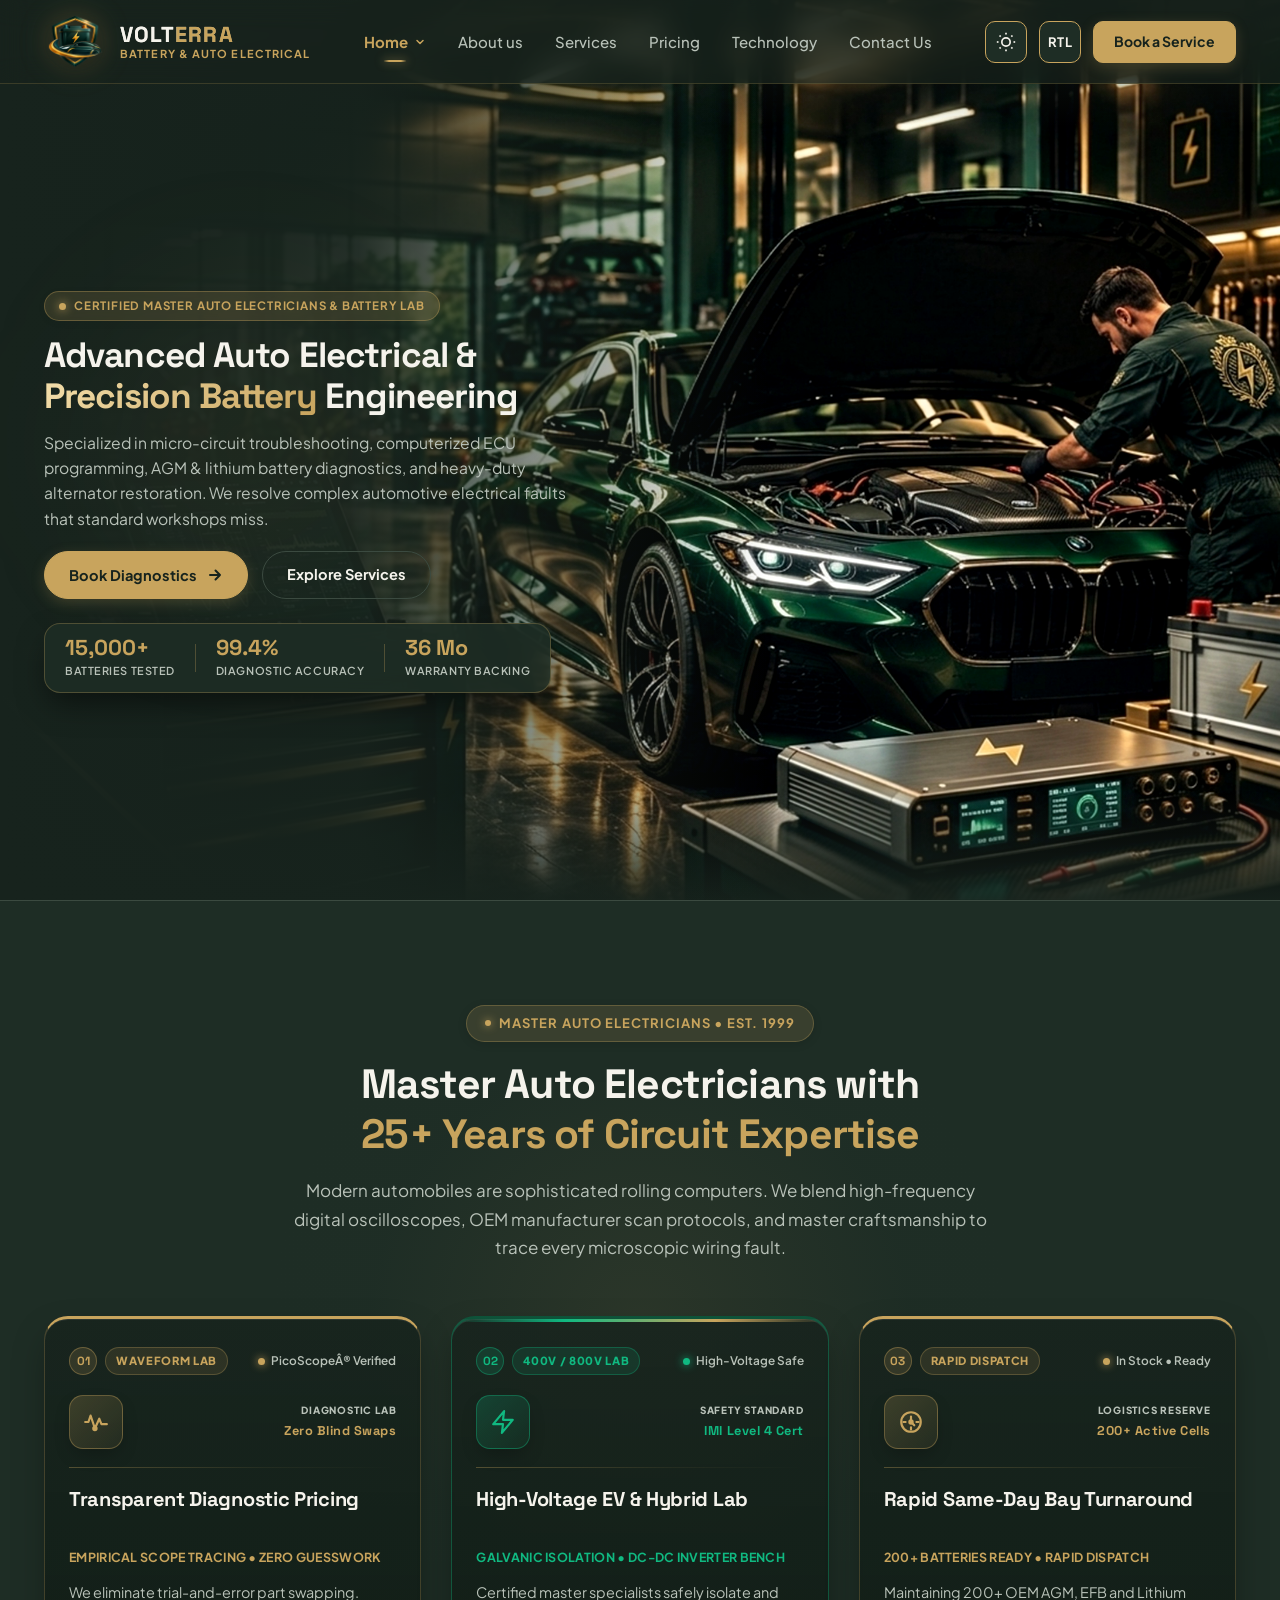
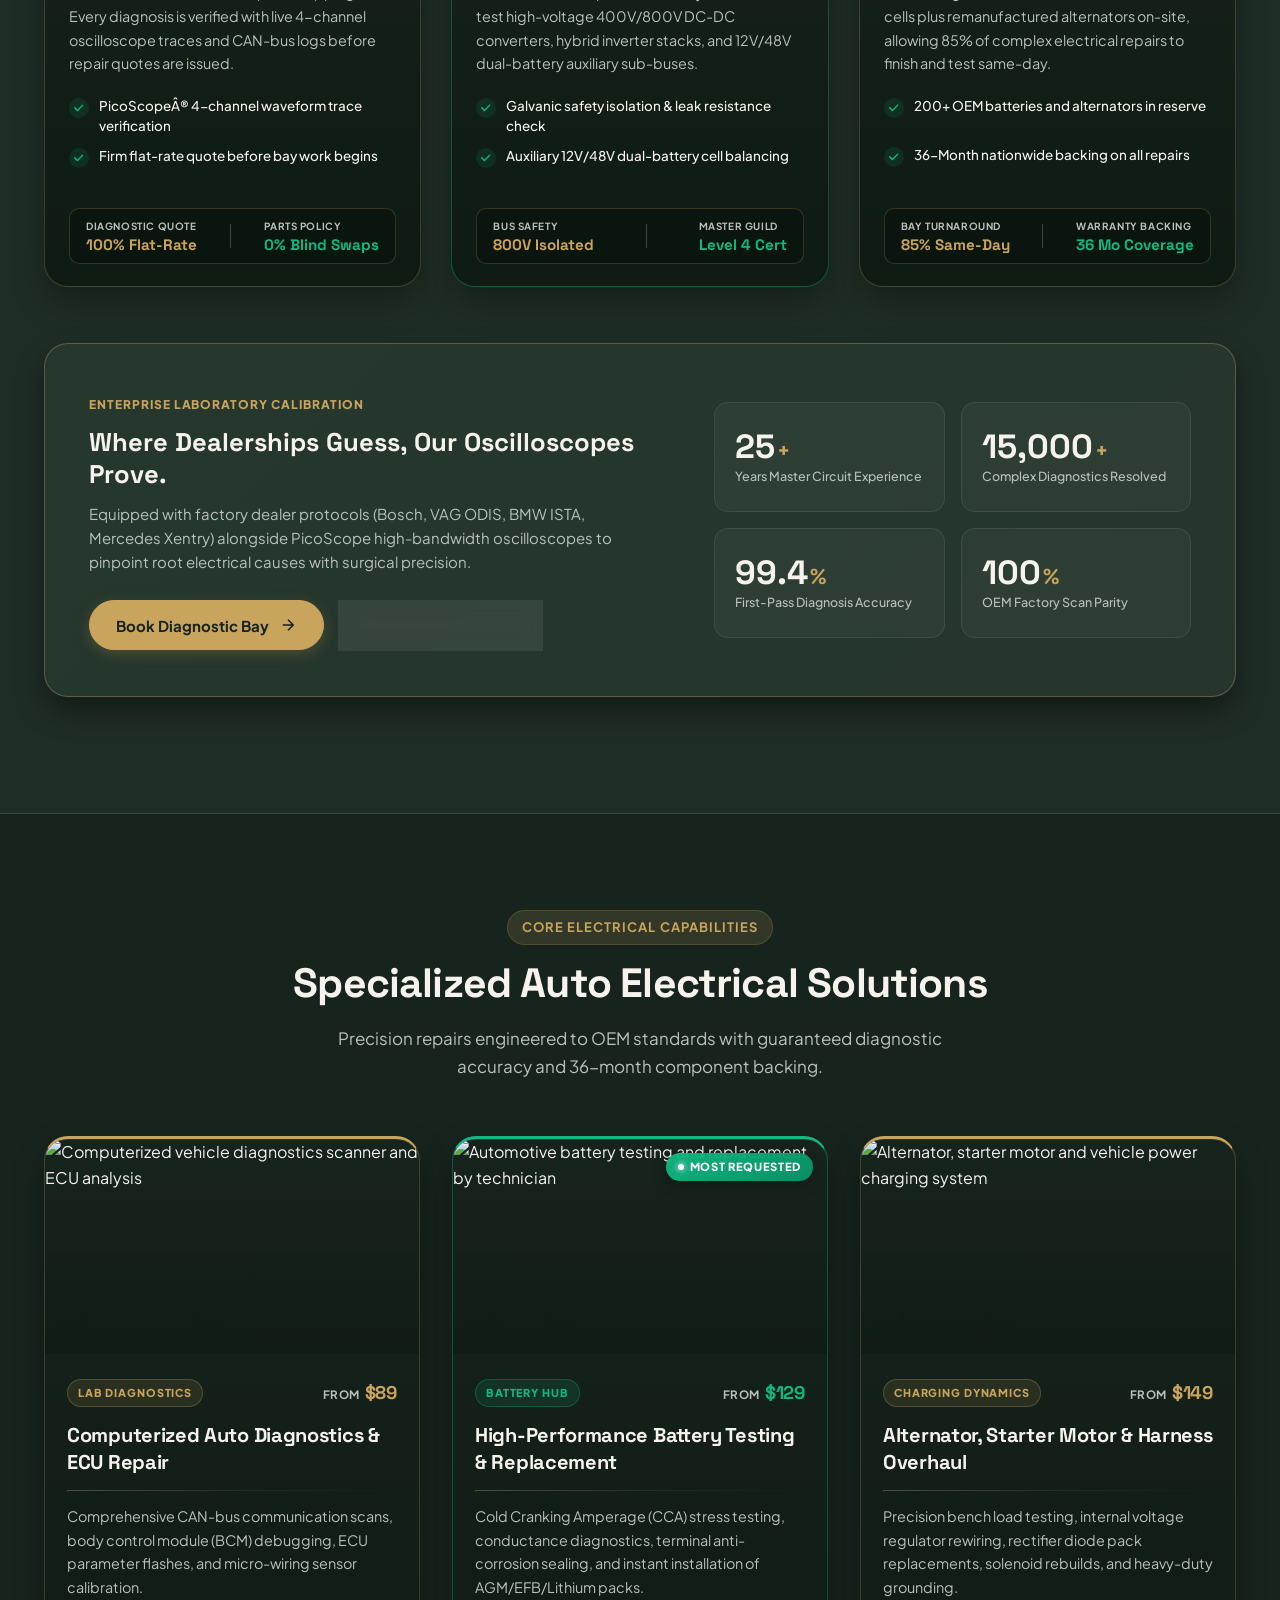
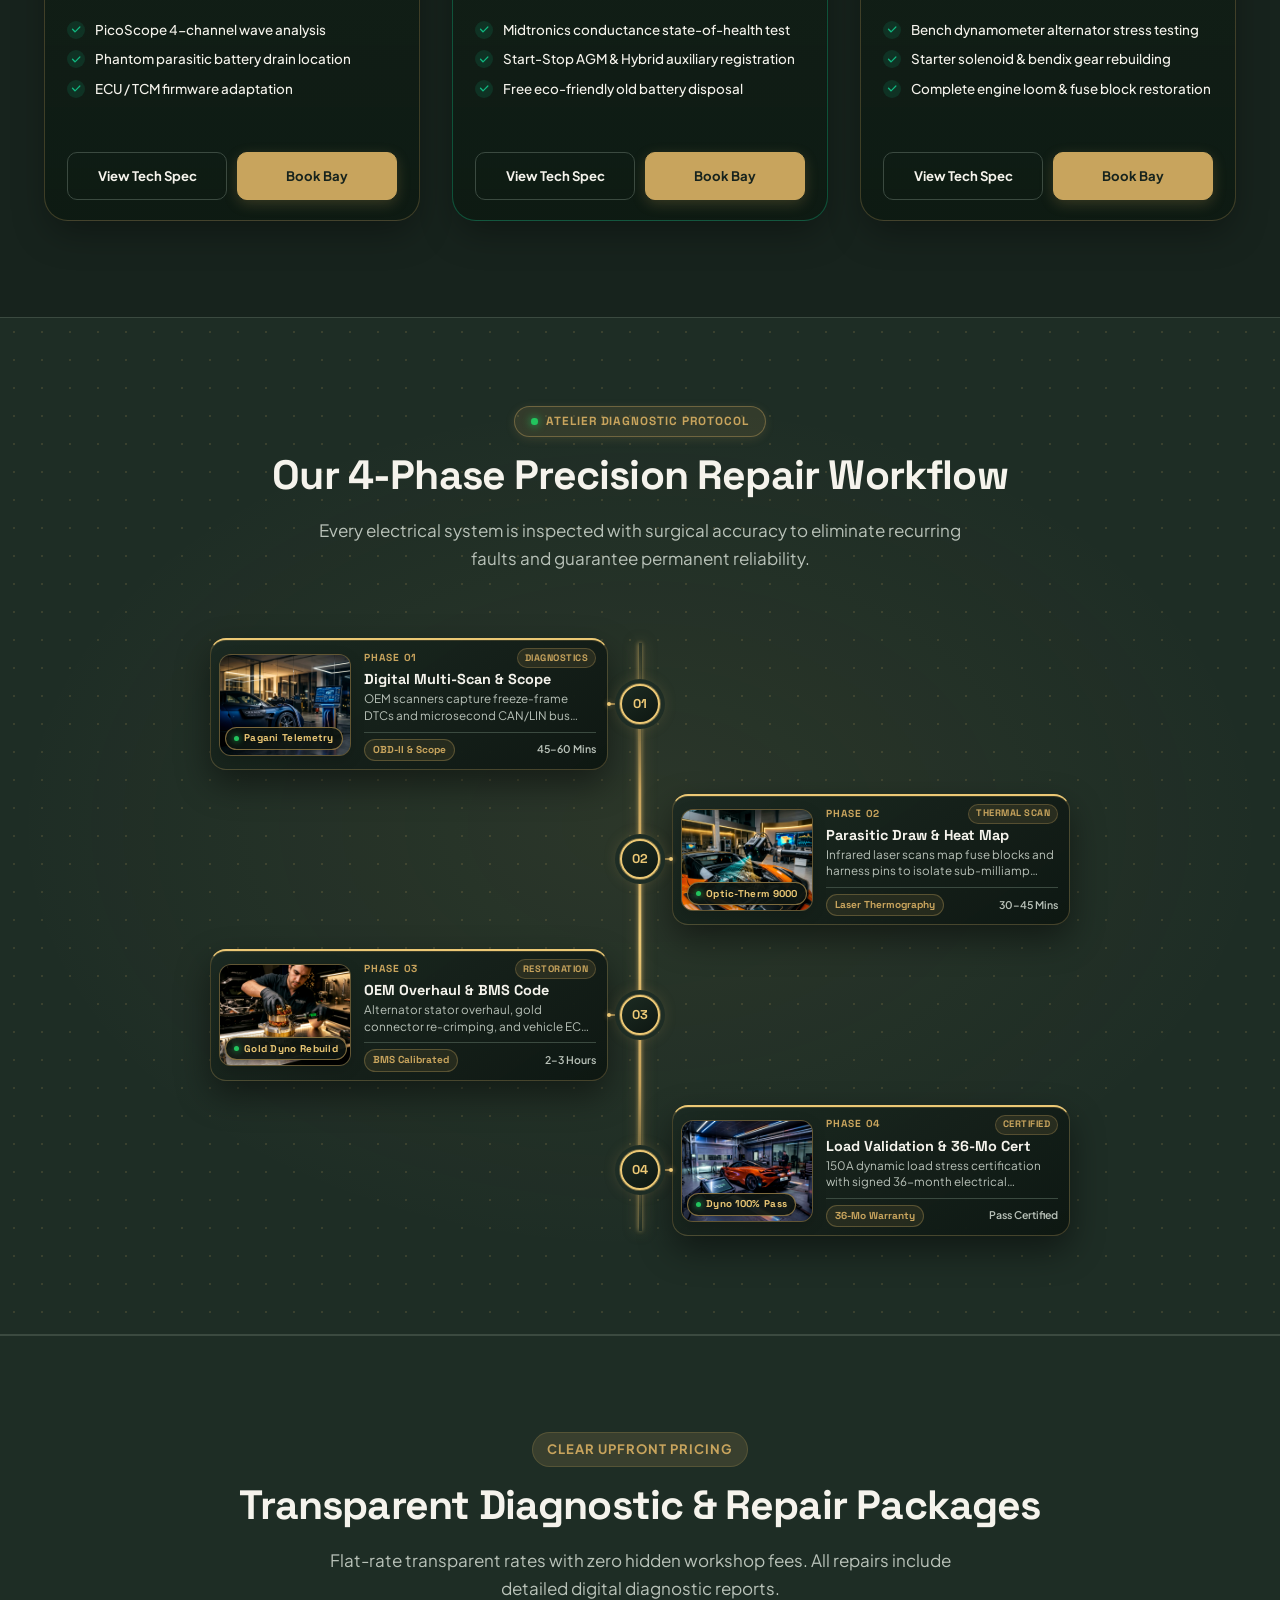
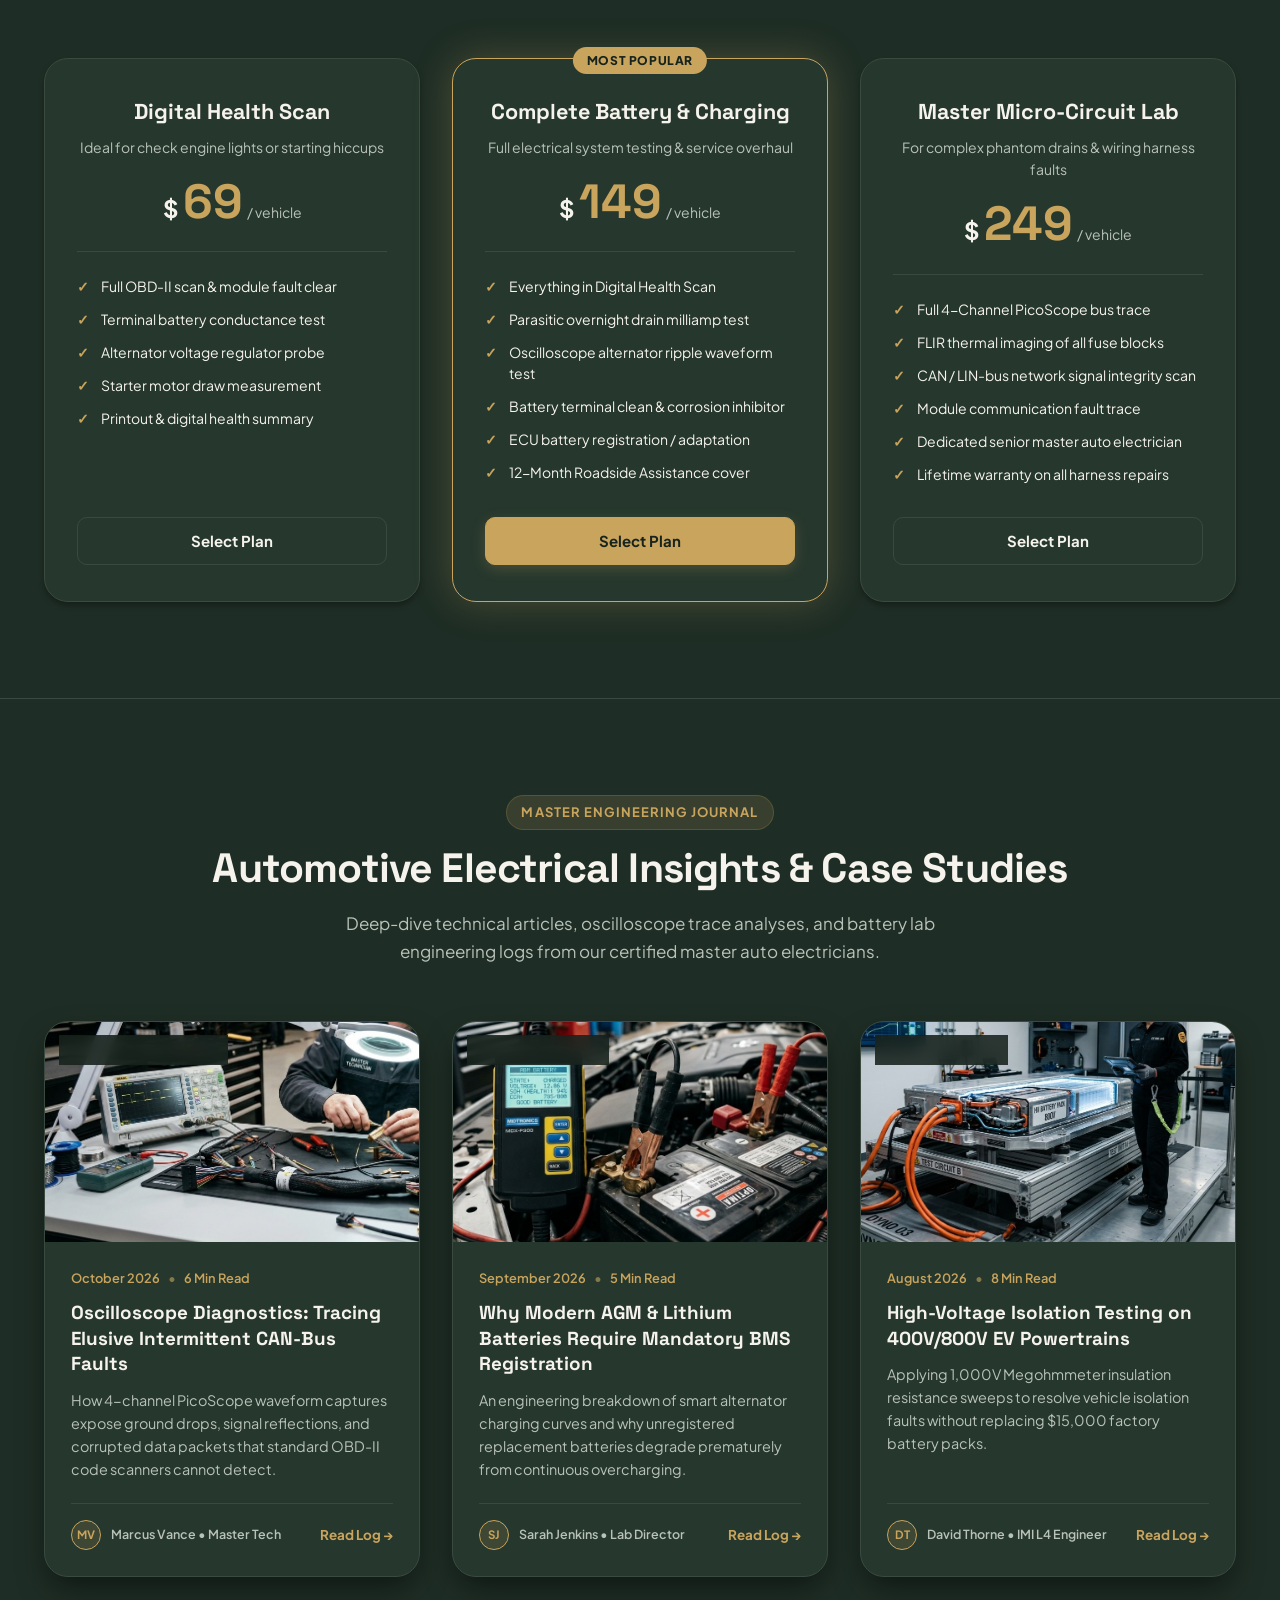
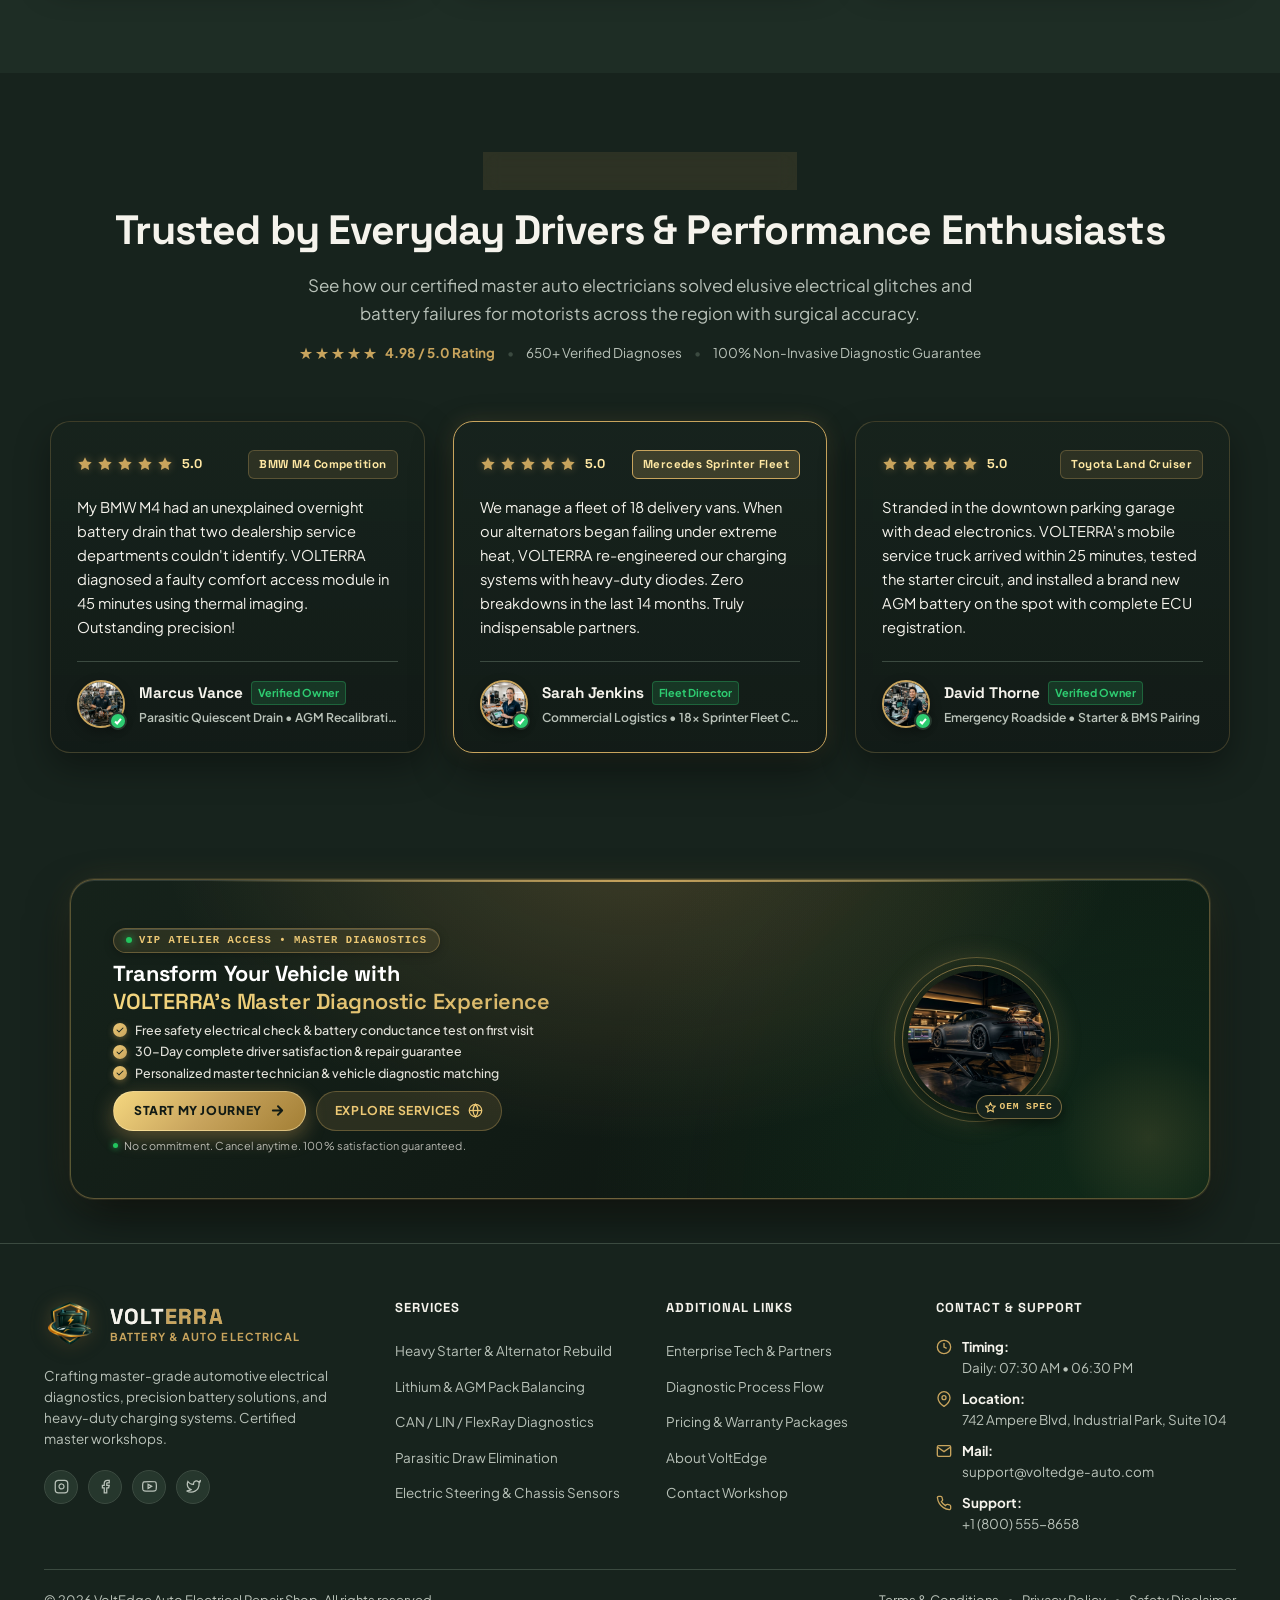
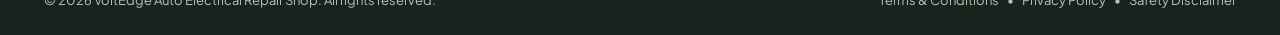
==== commit 20d9d3d0: "Add files via upload" ====
--- a/index.html
+++ b/index.html
@@ -4,9 +4,9 @@
 <head>
   <meta charset="UTF-8">
   <meta name="viewport" content="width=device-width, initial-scale=1.0">
-  <title>VoltEdge Auto Electrical | Premier Battery & Automotive Electrical Repair</title>
+  <title>VoltEdge Auto Electrical &bull; Premier Battery &bull; Automotive Electrical Repair</title>
   <meta name="description"
-    content="Specialized auto electrical repair, precision computerized diagnostics, heavy-duty battery testing & replacement, and alternator servicing by certified master technicians.">
+    content="Specialized auto electrical repair, precision computerized diagnostics, heavy-duty battery testing &bull; replacement, and alternator servicing by certified master technicians.">
   <link rel="preconnect" href="https://fonts.googleapis.com">
   <link rel="preconnect" href="https://fonts.gstatic.com" crossorigin>
   <link
@@ -16,18 +16,17 @@
   <link rel="stylesheet" href="index.css">
   <script>
     // GitHub Pages trailing slash resolution to prevent broken relative asset paths
-    if (window.location.hostname.endsWith('github.io') && !window.location.pathname.endsWith('/') && !window.location.pathname.split('/').pop().includes('.')) {
-      window.location.replace(window.location.pathname + '/' + window.location.search + window.location.hash);
+    if (window.location.hostname.endsWith('github.io') && !window.location.pathname.endsWith('/') && !window.location.pathname.split('/').pop().includes('.')) &bull; window.location.replace(window.location.pathname + '/' + window.location.search &bull; window.location.hash);
     }
   </script>
 </head>
 
 <body>
-  <!-- HEADER & NAVIGATION -->
+  <!-- HEADER &bull; NAVIGATION -->
   <header class="site-header" id="site-header">
     <div class="header-container">
-      <!-- Left: Brand Logo & Name -->
-      <a href="#hero" class="brand-logo" id="brand-logo" aria-label="VOLTERRA Battery & Auto Electrical">
+      <!-- Left: Brand Logo &bull; Name -->
+      <a href="#hero" class="brand-logo" id="brand-logo" aria-label="VOLTERRA Battery &bull; Auto Electrical">
         <span class="logo-icon-wrap">
           <img src="assets/images/logo_transparent.png" alt="VOLTERRA Luxury Auto Electrical" class="brand-logo-img">
         </span>
@@ -51,11 +50,11 @@
             <div class="nav-dropdown-menu">
               <a href="#hero" class="dropdown-item current-page">
                 <div class="dropdown-item-title">Home 1 (Classic Specialist)</div>
-                <div class="dropdown-item-desc">Precision Diagnostics & Battery Hub</div>
+                <div class="dropdown-item-desc">Precision Diagnostics &bull; Battery Hub</div>
               </a>
               <a href="home-2.html" class="dropdown-item" id="nav-home2-link">
-                <div class="dropdown-item-title">Home 2 (Fleet & High-Voltage)</div>
-                <div class="dropdown-item-desc">Commercial Fleet & EV Architecture</div>
+                <div class="dropdown-item-title">Home 2 (Fleet &bull; High-Voltage)</div>
+                <div class="dropdown-item-desc">Commercial Fleet &bull; EV Architecture</div>
               </a>
             </div>
           </li>
@@ -74,10 +73,16 @@
           <li class="nav-item">
             <a href="contact.html" class="nav-link" id="nav-contact">Contact Us</a>
           </li>
+          <li class="nav-item nav-item-cta">
+            <a href="#booking-service-modal" class="btn btn-primary nav-menu-book-btn" id="nav-mobile-book-btn"
+              data-open-booking="true">
+              <span>Book a Service</span>
+            </a>
+          </li>
         </ul>
       </nav>
 
-      <!-- Right: Utility Controls & Primary CTA -->
+      <!-- Right: Utility Controls &bull; Primary CTA -->
       <div class="header-actions">
         <!-- Theme Toggle -->
         <button class="icon-toggle-btn" id="theme-toggle" aria-label="Toggle Dark and Light Mode"
@@ -112,9 +117,12 @@
 
         <!-- Mobile Menu Toggle Button -->
         <button class="mobile-menu-btn" id="mobile-menu-btn" aria-label="Toggle Navigation Menu">
-          <span class="menu-bar"></span>
-          <span class="menu-bar"></span>
-          <span class="menu-bar"></span>
+          <svg class="menu-icon" viewBox="0 0 24 24" fill="none" stroke="currentColor" stroke-width="2.2"
+            stroke-linecap="round" stroke-linejoin="round" aria-hidden="true">
+            <line x1="4" y1="6" x2="20" y2="6"></line>
+            <line x1="4" y1="12" x2="20" y2="12"></line>
+            <line x1="4" y1="18" x2="20" y2="18"></line>
+          </svg>
         </button>
       </div>
     </div>
@@ -205,7 +213,7 @@
         <div class="about-grid">
           <!-- Card 1: Diagnostic Pricing -->
           <div class="about-feature-box" id="about-feature-1">
-            <!-- Full-Width Top Status Bar: Step Badge & Spec on Left, Live Pulse Indicator on Right -->
+            <!-- Full-Width Top Status Bar: Step Badge &bull; Spec on Left, Live Pulse Indicator on Right -->
             <div class="card-top-bar">
               <div class="card-badge-suite">
                 <span class="card-step-badge">01</span>
@@ -279,7 +287,7 @@
             </div>
           </div>
 
-          <!-- Card 2: EV & Hybrid (Centerpiece) -->
+          <!-- Card 2: EV &bull; Hybrid (Centerpiece) -->
           <div class="about-feature-box featured-pillar" id="about-feature-2">
             <div class="featured-glow-edge"></div>
             <!-- Full-Width Top Status Bar -->
@@ -553,7 +561,7 @@
                 <a href="service-detail.html?id=1" class="btn btn-secondary service-detail-btn">
                   <span>View Tech Spec</span>
                 </a>
-                <button class="btn btn-primary service-enquire-btn" data-service="Computer Diagnostics & ECU Repair"
+                <button class="btn btn-primary service-enquire-btn" data-service="Computer Diagnostics &bull; ECU Repair"
                   data-open-booking="true">
                   <span>Book Bay</span>
                 </button>
@@ -697,7 +705,7 @@
                 <a href="service-detail.html?id=3" class="btn btn-secondary service-detail-btn">
                   <span>View Tech Spec</span>
                 </a>
-                <button class="btn btn-primary service-enquire-btn" data-service="Alternator & Starter Motor Rebuild"
+                <button class="btn btn-primary service-enquire-btn" data-service="Alternator &bull; Starter Motor Rebuild"
                   data-open-booking="true">
                   <span>Book Bay</span>
                 </button>
@@ -708,7 +716,7 @@
       </div>
     </section>
 
-    <!-- 3. TIMELINE SECTION (Step-by-step diagnostic & repair workflow) -->
+    <!-- 3. TIMELINE SECTION (Step-by-step diagnostic &bull; repair workflow) -->
     <section class="timeline-section" id="timeline">
       <div class="container">
         <div class="section-header text-center">
@@ -834,7 +842,7 @@
             </div>
             <div class="v-step-card">
               <div class="v-step-thumb">
-                <img src="assets/images/timeline_atelier_4_dyno.jpg" alt="Dynamometer Load Testing & Certification"
+                <img src="assets/images/timeline_atelier_4_dyno.jpg" alt="Dynamometer Load Testing &bull; Certification"
                   class="v-thumb-img" loading="lazy">
                 <span class="v-thumb-badge"><span class="v-live-dot"></span>Dyno 100% Pass</span>
               </div>
@@ -920,7 +928,7 @@
               <li>12-Month Roadside Assistance cover</li>
             </ul>
             <div class="plan-action">
-              <button class="btn btn-primary full-width book-plan-btn" data-plan="Complete Battery & Charging - $149">
+              <button class="btn btn-primary full-width book-plan-btn" data-plan="Complete Battery &bull; Charging - $149">
                 <span>Select Plan</span>
               </button>
             </div>
@@ -956,7 +964,7 @@
     </section>
 
 
-    <!-- 6. MASTER ENGINEERING JOURNAL & FIELD LOGS SECTION -->
+    <!-- 6. MASTER ENGINEERING JOURNAL &bull; FIELD LOGS SECTION -->
     <section class="journal-section" id="journal">
       <div class="container">
         <div class="section-header text-center">
@@ -1076,7 +1084,8 @@
             Trusted by Everyday Drivers &amp; <span class="text-gold-accent">Performance Enthusiasts</span>
           </h2>
           <p class="section-subtitle">
-            See how our certified master auto electricians solved elusive electrical glitches and battery failures for motorists across the region with surgical accuracy.
+            See how our certified master auto electricians solved elusive electrical glitches and battery failures for
+            motorists across the region with surgical accuracy.
           </p>
           <div class="testimonials-meta-bar">
             <div class="meta-star-badge">
@@ -1097,19 +1106,24 @@
             <div class="testimonial-card-top">
               <div class="card-stars-row" aria-label="5 out of 5 stars">
                 <svg class="star-icon" viewBox="0 0 24 24" fill="currentColor">
-                  <polygon points="12 2 15.09 8.26 22 9.27 17 14.14 18.18 21.02 12 17.77 5.82 21.02 7 14.14 2 9.27 8.91 8.26 12 2"/>
+                  <polygon
+                    points="12 2 15.09 8.26 22 9.27 17 14.14 18.18 21.02 12 17.77 5.82 21.02 7 14.14 2 9.27 8.91 8.26 12 2" />
                 </svg>
                 <svg class="star-icon" viewBox="0 0 24 24" fill="currentColor">
-                  <polygon points="12 2 15.09 8.26 22 9.27 17 14.14 18.18 21.02 12 17.77 5.82 21.02 7 14.14 2 9.27 8.91 8.26 12 2"/>
+                  <polygon
+                    points="12 2 15.09 8.26 22 9.27 17 14.14 18.18 21.02 12 17.77 5.82 21.02 7 14.14 2 9.27 8.91 8.26 12 2" />
                 </svg>
                 <svg class="star-icon" viewBox="0 0 24 24" fill="currentColor">
-                  <polygon points="12 2 15.09 8.26 22 9.27 17 14.14 18.18 21.02 12 17.77 5.82 21.02 7 14.14 2 9.27 8.91 8.26 12 2"/>
+                  <polygon
+                    points="12 2 15.09 8.26 22 9.27 17 14.14 18.18 21.02 12 17.77 5.82 21.02 7 14.14 2 9.27 8.91 8.26 12 2" />
                 </svg>
                 <svg class="star-icon" viewBox="0 0 24 24" fill="currentColor">
-                  <polygon points="12 2 15.09 8.26 22 9.27 17 14.14 18.18 21.02 12 17.77 5.82 21.02 7 14.14 2 9.27 8.91 8.26 12 2"/>
+                  <polygon
+                    points="12 2 15.09 8.26 22 9.27 17 14.14 18.18 21.02 12 17.77 5.82 21.02 7 14.14 2 9.27 8.91 8.26 12 2" />
                 </svg>
                 <svg class="star-icon" viewBox="0 0 24 24" fill="currentColor">
-                  <polygon points="12 2 15.09 8.26 22 9.27 17 14.14 18.18 21.02 12 17.77 5.82 21.02 7 14.14 2 9.27 8.91 8.26 12 2"/>
+                  <polygon
+                    points="12 2 15.09 8.26 22 9.27 17 14.14 18.18 21.02 12 17.77 5.82 21.02 7 14.14 2 9.27 8.91 8.26 12 2" />
                 </svg>
                 <span class="rating-number">5.0</span>
               </div>
@@ -1117,7 +1131,9 @@
             </div>
 
             <p class="testimonial-quote">
-              My BMW M4 had an unexplained overnight battery drain that two dealership service departments couldn't identify. VOLTERRA diagnosed a faulty comfort access module in 45 minutes using thermal imaging. Outstanding precision!
+              My BMW M4 had an unexplained overnight battery drain that two dealership service departments couldn't
+              identify. VOLTERRA diagnosed a faulty comfort access module in 45 minutes using thermal imaging.
+              Outstanding precision!
             </p>
 
             <div class="testimonial-author">
@@ -1125,7 +1141,7 @@
                 <img src="assets/images/team_marcus.jpg" alt="Marcus Vance" class="author-avatar-img">
                 <span class="avatar-verified-badge">
                   <svg viewBox="0 0 12 12" fill="none" stroke="currentColor" stroke-width="2.5">
-                    <polyline points="2.5 6.5 5 9 9.5 3.5"/>
+                    <polyline points="2.5 6.5 5 9 9.5 3.5" />
                   </svg>
                 </span>
               </div>
@@ -1144,19 +1160,24 @@
             <div class="testimonial-card-top">
               <div class="card-stars-row" aria-label="5 out of 5 stars">
                 <svg class="star-icon" viewBox="0 0 24 24" fill="currentColor">
-                  <polygon points="12 2 15.09 8.26 22 9.27 17 14.14 18.18 21.02 12 17.77 5.82 21.02 7 14.14 2 9.27 8.91 8.26 12 2"/>
+                  <polygon
+                    points="12 2 15.09 8.26 22 9.27 17 14.14 18.18 21.02 12 17.77 5.82 21.02 7 14.14 2 9.27 8.91 8.26 12 2" />
                 </svg>
                 <svg class="star-icon" viewBox="0 0 24 24" fill="currentColor">
-                  <polygon points="12 2 15.09 8.26 22 9.27 17 14.14 18.18 21.02 12 17.77 5.82 21.02 7 14.14 2 9.27 8.91 8.26 12 2"/>
+                  <polygon
+                    points="12 2 15.09 8.26 22 9.27 17 14.14 18.18 21.02 12 17.77 5.82 21.02 7 14.14 2 9.27 8.91 8.26 12 2" />
                 </svg>
                 <svg class="star-icon" viewBox="0 0 24 24" fill="currentColor">
-                  <polygon points="12 2 15.09 8.26 22 9.27 17 14.14 18.18 21.02 12 17.77 5.82 21.02 7 14.14 2 9.27 8.91 8.26 12 2"/>
+                  <polygon
+                    points="12 2 15.09 8.26 22 9.27 17 14.14 18.18 21.02 12 17.77 5.82 21.02 7 14.14 2 9.27 8.91 8.26 12 2" />
                 </svg>
                 <svg class="star-icon" viewBox="0 0 24 24" fill="currentColor">
-                  <polygon points="12 2 15.09 8.26 22 9.27 17 14.14 18.18 21.02 12 17.77 5.82 21.02 7 14.14 2 9.27 8.91 8.26 12 2"/>
+                  <polygon
+                    points="12 2 15.09 8.26 22 9.27 17 14.14 18.18 21.02 12 17.77 5.82 21.02 7 14.14 2 9.27 8.91 8.26 12 2" />
                 </svg>
                 <svg class="star-icon" viewBox="0 0 24 24" fill="currentColor">
-                  <polygon points="12 2 15.09 8.26 22 9.27 17 14.14 18.18 21.02 12 17.77 5.82 21.02 7 14.14 2 9.27 8.91 8.26 12 2"/>
+                  <polygon
+                    points="12 2 15.09 8.26 22 9.27 17 14.14 18.18 21.02 12 17.77 5.82 21.02 7 14.14 2 9.27 8.91 8.26 12 2" />
                 </svg>
                 <span class="rating-number">5.0</span>
               </div>
@@ -1164,7 +1185,9 @@
             </div>
 
             <p class="testimonial-quote">
-              We manage a fleet of 18 delivery vans. When our alternators began failing under extreme heat, VOLTERRA re-engineered our charging systems with heavy-duty diodes. Zero breakdowns in the last 14 months. Truly indispensable partners.
+              We manage a fleet of 18 delivery vans. When our alternators began failing under extreme heat, VOLTERRA
+              re-engineered our charging systems with heavy-duty diodes. Zero breakdowns in the last 14 months. Truly
+              indispensable partners.
             </p>
 
             <div class="testimonial-author">
@@ -1172,7 +1195,7 @@
                 <img src="assets/images/team_elena.jpg" alt="Sarah Jenkins" class="author-avatar-img">
                 <span class="avatar-verified-badge">
                   <svg viewBox="0 0 12 12" fill="none" stroke="currentColor" stroke-width="2.5">
-                    <polyline points="2.5 6.5 5 9 9.5 3.5"/>
+                    <polyline points="2.5 6.5 5 9 9.5 3.5" />
                   </svg>
                 </span>
               </div>
@@ -1191,19 +1214,24 @@
             <div class="testimonial-card-top">
               <div class="card-stars-row" aria-label="5 out of 5 stars">
                 <svg class="star-icon" viewBox="0 0 24 24" fill="currentColor">
-                  <polygon points="12 2 15.09 8.26 22 9.27 17 14.14 18.18 21.02 12 17.77 5.82 21.02 7 14.14 2 9.27 8.91 8.26 12 2"/>
+                  <polygon
+                    points="12 2 15.09 8.26 22 9.27 17 14.14 18.18 21.02 12 17.77 5.82 21.02 7 14.14 2 9.27 8.91 8.26 12 2" />
                 </svg>
                 <svg class="star-icon" viewBox="0 0 24 24" fill="currentColor">
-                  <polygon points="12 2 15.09 8.26 22 9.27 17 14.14 18.18 21.02 12 17.77 5.82 21.02 7 14.14 2 9.27 8.91 8.26 12 2"/>
+                  <polygon
+                    points="12 2 15.09 8.26 22 9.27 17 14.14 18.18 21.02 12 17.77 5.82 21.02 7 14.14 2 9.27 8.91 8.26 12 2" />
                 </svg>
                 <svg class="star-icon" viewBox="0 0 24 24" fill="currentColor">
-                  <polygon points="12 2 15.09 8.26 22 9.27 17 14.14 18.18 21.02 12 17.77 5.82 21.02 7 14.14 2 9.27 8.91 8.26 12 2"/>
+                  <polygon
+                    points="12 2 15.09 8.26 22 9.27 17 14.14 18.18 21.02 12 17.77 5.82 21.02 7 14.14 2 9.27 8.91 8.26 12 2" />
                 </svg>
                 <svg class="star-icon" viewBox="0 0 24 24" fill="currentColor">
-                  <polygon points="12 2 15.09 8.26 22 9.27 17 14.14 18.18 21.02 12 17.77 5.82 21.02 7 14.14 2 9.27 8.91 8.26 12 2"/>
+                  <polygon
+                    points="12 2 15.09 8.26 22 9.27 17 14.14 18.18 21.02 12 17.77 5.82 21.02 7 14.14 2 9.27 8.91 8.26 12 2" />
                 </svg>
                 <svg class="star-icon" viewBox="0 0 24 24" fill="currentColor">
-                  <polygon points="12 2 15.09 8.26 22 9.27 17 14.14 18.18 21.02 12 17.77 5.82 21.02 7 14.14 2 9.27 8.91 8.26 12 2"/>
+                  <polygon
+                    points="12 2 15.09 8.26 22 9.27 17 14.14 18.18 21.02 12 17.77 5.82 21.02 7 14.14 2 9.27 8.91 8.26 12 2" />
                 </svg>
                 <span class="rating-number">5.0</span>
               </div>
@@ -1211,7 +1239,9 @@
             </div>
 
             <p class="testimonial-quote">
-              Stranded in the downtown parking garage with dead electronics. VOLTERRA's mobile service truck arrived within 25 minutes, tested the starter circuit, and installed a brand new AGM battery on the spot with complete ECU registration.
+              Stranded in the downtown parking garage with dead electronics. VOLTERRA's mobile service truck arrived
+              within 25 minutes, tested the starter circuit, and installed a brand new AGM battery on the spot with
+              complete ECU registration.
             </p>
 
             <div class="testimonial-author">
@@ -1219,7 +1249,7 @@
                 <img src="assets/images/team_david.jpg" alt="David Thorne" class="author-avatar-img">
                 <span class="avatar-verified-badge">
                   <svg viewBox="0 0 12 12" fill="none" stroke="currentColor" stroke-width="2.5">
-                    <polyline points="2.5 6.5 5 9 9.5 3.5"/>
+                    <polyline points="2.5 6.5 5 9 9.5 3.5" />
                   </svg>
                 </span>
               </div>
@@ -1242,13 +1272,13 @@
          Architected for Ultra-Luxury Automotive Engineering Aesthetics
          ========================================================================== -->
     <!-- ==========================================================================
-         PREMIUM CTA CARD - IMAGE 1 REFERENCE (HOME 1)
-         Horizontal floating luxury card with checklist, pill buttons & circular photo
+         PREMIUM CTA CARD &bull; IMAGE 1 REFERENCE (HOME 1)
+         Horizontal floating luxury card with checklist, pill buttons &bull; circular photo
          ========================================================================== -->
     <section class="premium-cta-section" id="premium-cta-section">
       <div class="container">
         <div class="cta-card-home-banner">
-          <!-- Left: Narrative, Checklist & Actions -->
+          <!-- Left: Narrative, Checklist &bull; Actions -->
           <div class="cta-home-content">
             <div class="cta-home-badge">
               <span class="cta-home-badge-dot"></span>
@@ -1403,7 +1433,7 @@
           </ul>
         </div>
 
-        <!-- Column 4: Contact & Support (Matching Exact Format) -->
+        <!-- Column 4: Contact &bull; Support (Matching Exact Format) -->
         <div class="footer-column footer-contact-column">
           <h4 class="footer-heading">Contact &amp; Support</h4>
           <div class="footer-contact-list">
@@ -1414,7 +1444,7 @@
               </svg>
               <div class="contact-row-content">
                 <span class="contact-row-title">Timing:</span>
-                <span class="contact-row-val">Daily: 07:30 AM â€“ 06:30 PM</span>
+                <span class="contact-row-val">Daily: 07:30 AM &bull; 06:30 PM</span>
               </div>
             </div>
 
@@ -1525,8 +1555,7 @@
           <div class="form-field">
             <label for="login-password" class="form-label">Password</label>
             <div class="password-input-wrapper">
-              <input type="password" id="login-password" class="form-input" placeholder="â€¢â€¢â€¢â€¢â€¢â€¢â€¢â€¢"
-                required>
+              <input type="password" id="login-password" class="form-input" placeholder="••••••••" required>
               <button type="button" class="eye-toggle-btn" id="toggle-password-visibility"
                 aria-label="Toggle password visibility">
                 <svg class="eye-icon" viewBox="0 0 24 24" fill="none" stroke="currentColor" stroke-width="2">
@@ -1564,7 +1593,7 @@
         <button class="modal-close-btn" id="close-general-modal">&times;</button>
       </div>
       <div class="modal-content-body text-center">
-        <div class="modal-icon-badge" id="general-modal-icon">âš¡</div>
+        <div class="modal-icon-badge" id="general-modal-icon">&#9889;</div>
         <h4 id="general-modal-heading" class="general-modal-h">Coming Soon</h4>
         <button class="btn btn-primary" id="general-modal-ok-btn">Understood</button>
       </div>
@@ -1584,7 +1613,7 @@
       <header class="booking-atelier-header">
         <div class="atelier-header-left">
           <span class="atelier-live-dot"></span>
-          <span class="atelier-loc-tag">VOLTERRA ATELIER â€¢ HIGH-VOLTAGE LAB #02</span>
+          <span class="atelier-loc-tag">VOLTERRA ATELIER &bull; HIGH-VOLTAGE LAB #02</span>
         </div>
 
         <div class="booking-brand-hero-center">
@@ -1601,7 +1630,7 @@
           <div class="booking-top-meta-strip">
             <div class="booking-bay-status-badge">
               <span class="pulse-indicator-gold"></span>
-              <span>MASTER DIAGNOSTIC BAYS â€¢ LIVE CLIENT RESERVATION</span>
+              <span>MASTER DIAGNOSTIC BAYS &bull; LIVE CLIENT RESERVATION</span>
             </div>
           </div>
         </div>
@@ -1622,20 +1651,20 @@
       <!-- Main Booking Split Workspace (Dual-Chassis Symmetric Atelier) -->
       <div id="booking-main-workspace" class="booking-main-workspace">
 
-        <!-- LEFT COLUMN: CINEMATIC DIAGNOSTIC BENCH & ANIMATED VISUAL STAGE (Chassis 1) -->
+        <!-- LEFT COLUMN: CINEMATIC DIAGNOSTIC BENCH &bull; ANIMATED VISUAL STAGE (Chassis 1) -->
         <div class="booking-visual-stage">
           <div class="stage-frame-wrapper atelier-chassis-frame">
             <!-- Stage Live Status Telemetry HUD -->
             <div class="stage-header-hud">
               <span class="stage-hud-badge live-active">
                 <span class="hud-blink-dot"></span>
-                BAY #02 â€¢ ACTIVE DIAGNOSTIC BENCH
+                BAY #02 &bull; ACTIVE DIAGNOSTIC BENCH
               </span>
               <span class="stage-hud-badge telemetry-val">
                 <svg width="12" height="12" viewBox="0 0 24 24" fill="none" stroke="currentColor" stroke-width="2">
                   <path d="M13 2L3 14h9l-1 8 10-12h-9l1-8z" />
                 </svg>
-                14.42V â€¢ PICO OSCILLOSCOPE ACTIVE
+                14.42V &bull; PICO OSCILLOSCOPE ACTIVE
               </span>
             </div>
 
@@ -1676,7 +1705,7 @@
 
               <!-- Interactive Caption Badge -->
               <div class="stage-caption-badge" id="booking-stage-caption">
-                <span class="caption-icon">âš¡</span>
+                <span class="caption-icon">&#9889;</span>
                 <span class="caption-text">Master Diagnostic Bench: Multi-Point Electrical Telemetry &amp; Load
                   Calibration</span>
               </div>
@@ -1698,7 +1727,7 @@
                   </div>
                   <div class="preview-info">
                     <span class="preview-title">AGM Battery Bench</span>
-                    <span class="preview-price">$129 â€¢ 45 Min Bay</span>
+                    <span class="preview-price">$129 &bull; 45 Min Bay</span>
                   </div>
                 </button>
 
@@ -1711,7 +1740,7 @@
                   </div>
                   <div class="preview-info">
                     <span class="preview-title">ECU &amp; PicoScope</span>
-                    <span class="preview-price">$89 â€¢ Instant Code</span>
+                    <span class="preview-price">$89 &bull; Instant Code</span>
                   </div>
                 </button>
 
@@ -1724,7 +1753,7 @@
                   </div>
                   <div class="preview-info">
                     <span class="preview-title">Alternator &amp; Starter</span>
-                    <span class="preview-price">$149 â€¢ High-Amp</span>
+                    <span class="preview-price">$149 &bull; High-Amp</span>
                   </div>
                 </button>
 
@@ -1737,7 +1766,7 @@
                   </div>
                   <div class="preview-info">
                     <span class="preview-title">EV / Hybrid Isolation</span>
-                    <span class="preview-price">$199 â€¢ Certified</span>
+                    <span class="preview-price">$199 &bull; Certified</span>
                   </div>
                 </button>
               </div>
@@ -1746,22 +1775,22 @@
             <!-- Client Trust Quality Strip (Anchored at the bottom) -->
             <div class="stage-guarantee-strip">
               <div class="stage-strip-item">
-                <span class="strip-icon">ðŸ›¡ï¸</span>
+                <span class="strip-icon">&#128737;&#65039;</span>
                 <span class="strip-label">24-Month Warranty</span>
               </div>
               <div class="stage-strip-item">
-                <span class="strip-icon">âš¡</span>
+                <span class="strip-icon">&#9889;</span>
                 <span class="strip-label">OEM Coding Verified</span>
               </div>
               <div class="stage-strip-item">
-                <span class="strip-icon">ðŸ†</span>
+                <span class="strip-icon">&#127942;</span>
                 <span class="strip-label">Master Electricians</span>
               </div>
             </div>
           </div>
         </div>
 
-        <!-- RIGHT COLUMN: EXECUTIVE CLIENT BOOKING CONSOLE (Chassis 2 - Matched & Symmetrical) -->
+        <!-- RIGHT COLUMN: EXECUTIVE CLIENT BOOKING CONSOLE (Chassis 2 &bull; Matched &bull; Symmetrical) -->
         <div class="booking-console-pane">
           <div class="console-frame-wrapper atelier-chassis-frame">
             <!-- Console Live Status Telemetry HUD (Matches Left Stage HUD Baseline) -->
@@ -1774,13 +1803,13 @@
                 <svg width="12" height="12" viewBox="0 0 24 24" fill="none" stroke="currentColor" stroke-width="2">
                   <path d="M12 22s8-4 8-10V5l-8-3-8 3v7c0 6 8 10 8 10z" />
                 </svg>
-                PRIORITY ALLOCATION PROTOCOL â€¢ 256-BIT SSL
+                PRIORITY ALLOCATION PROTOCOL &bull; 256-BIT SSL
               </span>
             </div>
 
             <form id="client-booking-form" class="booking-form" novalidate>
 
-              <!-- Section 1: Client & Vehicle Information -->
+              <!-- Section 1: Client &bull; Vehicle Information -->
               <div class="booking-panel-section">
                 <div class="booking-section-label">
                   <span class="section-number">01</span>
@@ -1809,7 +1838,7 @@
                   <!-- Phone Number -->
                   <div class="form-field">
                     <label for="client-phone" class="form-label">
-                       <span>Phone Number <span class="required-star">*</span></span>
+                      <span>Phone Number <span class="required-star">*</span></span>
                     </label>
                     <div class="booking-input-wrap">
                       <span class="input-icon">
@@ -1844,7 +1873,7 @@
                     <span class="field-error-msg" id="email-error">Please provide a valid email</span>
                   </div>
 
-                  <!-- Vehicle Make & Model -->
+                  <!-- Vehicle Make &bull; Model -->
                   <div class="form-field">
                     <label for="client-vehicle" class="form-label">
                       <span>Vehicle Make, Model &amp; Year <span class="required-star">*</span></span>
@@ -1866,7 +1895,7 @@
                 </div>
               </div>
 
-              <!-- Section 2: Electrical Architecture & Powertrain -->
+              <!-- Section 2: Electrical Architecture &bull; Powertrain -->
               <div class="booking-panel-section">
                 <div class="booking-section-label">
                   <span class="section-number">02</span>
@@ -1877,7 +1906,7 @@
                   <label class="powertrain-chip">
                     <input type="radio" name="powertrain_type" value="Standard 12V/24V ICE" checked>
                     <span class="chip-content">
-                      <span class="chip-icon">ðŸ”‹</span>
+                      <span class="chip-icon">&#128267;</span>
                       <span class="chip-text-wrap">
                         <span class="chip-title">12V/24V ICE</span>
                         <span class="chip-sub">AGM / EFB Batteries</span>
@@ -1887,7 +1916,7 @@
                   <label class="powertrain-chip">
                     <input type="radio" name="powertrain_type" value="Hybrid / Full EV High-Voltage">
                     <span class="chip-content">
-                      <span class="chip-icon">âš¡</span>
+                      <span class="chip-icon">&#9889;</span>
                       <span class="chip-text-wrap">
                         <span class="chip-title">Hybrid &amp; EV (400V-800V)</span>
                         <span class="chip-sub">High-Voltage Isolation</span>
@@ -1897,7 +1926,7 @@
                   <label class="powertrain-chip">
                     <input type="radio" name="powertrain_type" value="European Luxury / High-Performance">
                     <span class="chip-content">
-                      <span class="chip-icon">ðŸŽï¸</span>
+                      <span class="chip-icon">&#127950;&#65039;</span>
                       <span class="chip-text-wrap">
                         <span class="chip-title">Euro Luxury</span>
                         <span class="chip-sub">Porsche / BMW / Audi CAN</span>
@@ -1907,7 +1936,7 @@
                   <label class="powertrain-chip">
                     <input type="radio" name="powertrain_type" value="Commercial / Fleet Vehicle">
                     <span class="chip-content">
-                      <span class="chip-icon">ðŸš›</span>
+                      <span class="chip-icon">&#128667;</span>
                       <span class="chip-text-wrap">
                         <span class="chip-title">Commercial &amp; Fleet</span>
                         <span class="chip-sub">Dual Alternator / Heavy Duty</span>
@@ -1917,7 +1946,7 @@
                 </div>
               </div>
 
-              <!-- Section 3: Specialized Battery & Electrical Service -->
+              <!-- Section 3: Specialized Battery &bull; Electrical Service -->
               <div class="booking-panel-section">
                 <div class="booking-section-label">
                   <span class="section-number">03</span>
@@ -1931,21 +1960,21 @@
                   <div class="booking-select-wrap">
                     <select id="client-service-select" name="client_service" class="custom-select booking-select"
                       required>
-                      <option value="Battery Replacement ($129)" selected>ðŸ”‹ High-Performance Battery Replacement
+                      <option value="Battery Replacement ($129)" selected>&#128267; High-Performance Battery Replacement
                         &amp;
                         AGM Coding ($129)</option>
-                      <option value="Computer Diagnostics ($89)">âš¡ Master Computer Diagnostics &amp; ECU Fault Scan
+                      <option value="Computer Diagnostics ($89)">&#9889; Master Computer Diagnostics &amp; ECU Fault Scan
                         ($89)</option>
-                      <option value="Alternator &amp; Starter ($149)">âš™ï¸ Alternator &amp; Starter Motor Testing /
+                      <option value="Alternator &amp; Starter ($149)">&#9881;&#65039; Alternator &amp; Starter Motor Testing /
                         Overhaul ($149)</option>
-                      <option value="Parasitic Drain Repair ($119)">ðŸ”Œ Parasitic Battery Drain &amp; Complex Wiring
+                      <option value="Parasitic Drain Repair ($119)">&#128268; Parasitic Battery Drain &amp; Complex Wiring
                         Loom
                         Repair ($119)</option>
-                      <option value="EV High-Voltage Isolation ($199)">âš¡ Hybrid / EV High-Voltage Isolation &amp;
+                      <option value="EV High-Voltage Isolation ($199)">&#9889; Hybrid / EV High-Voltage Isolation &amp;
                         Battery Health ($199)</option>
-                      <option value="Climate Control &amp; AC ($109)">â„ï¸ Auto Electrical AC &amp; Sensor Calibration
+                      <option value="Climate Control &amp; AC ($109)">&#10052;&#65039; Auto Electrical AC &amp; Sensor Calibration
                         ($109)</option>
-                      <option value="Rapid Jump Rescue ($79)">ðŸš¨ Rapid Mobile Roadside Jump-Start &amp; Battery
+                      <option value="Rapid Jump Rescue ($79)">&#128680; Rapid Mobile Roadside Jump-Start &amp; Battery
                         Dispatch
                         ($79)</option>
                     </select>
@@ -1986,10 +2015,10 @@
                     <div class="booking-select-wrap">
                       <select id="client-time-slot" name="client_time_slot" class="custom-select booking-select"
                         required>
-                        <option value="Morning Slot (08:30 AM â€“ 11:30 AM)" selected>Morning (08:30 AM â€“ 11:30 AM)
+                        <option value="Morning Slot (08:30 AM &bull; 11:30 AM)" selected>Morning (08:30 AM &bull; 11:30 AM)
                         </option>
-                        <option value="Midday Slot (11:30 AM â€“ 02:30 PM)">Midday (11:30 AM â€“ 02:30 PM)</option>
-                        <option value="Afternoon Slot (02:30 PM â€“ 05:30 PM)">Afternoon (02:30 PM â€“ 05:30 PM)
+                        <option value="Midday Slot (11:30 AM &bull; 02:30 PM)">Midday (11:30 AM &bull; 02:30 PM)</option>
+                        <option value="Afternoon Slot (02:30 PM &bull; 05:30 PM)">Afternoon (02:30 PM &bull; 05:30 PM)
                         </option>
                         <option value="Express Priority Immediate Bay">Express Immediate Bay (Priority)</option>
                       </select>
@@ -2003,7 +2032,7 @@
                 </div>
               </div>
 
-              <!-- Section 4: Symptoms & Client Notes -->
+              <!-- Section 4: Symptoms &bull; Client Notes -->
               <div class="booking-panel-section">
                 <div class="booking-section-label">
                   <span class="section-number">04</span>
@@ -2020,9 +2049,9 @@
                 </div>
               </div>
 
-              <!-- Estimation & Guarantee Banner -->
+              <!-- Estimation &bull; Guarantee Banner -->
               <div class="booking-guarantee-banner">
-                <div class="guarantee-icon">ðŸ›¡ï¸</div>
+                <div class="guarantee-icon">&#128737;&#65039;</div>
                 <div class="guarantee-text">
                   <strong>Workshop Bench Guarantee:</strong> Transparent pricing. Bench scan fee applies 100% directly
                   toward repair credit if you proceed with our master electrical overhaul.
@@ -2040,7 +2069,7 @@
                       stroke-linejoin="round" />
                   </svg>
                 </button>
-                <p class="booking-privacy-note">ðŸ”’ SSL-Encrypted Client Reservation â€¢ Instant SMS &amp; Calendar
+                <p class="booking-privacy-note">&#128274; SSL-Encrypted Client Reservation &bull; Instant SMS &amp; Calendar
                   Confirmation</p>
               </div>
             </form>
@@ -2100,7 +2129,7 @@
             </div>
             <div class="ticket-item">
               <span class="item-label">Time Window:</span>
-              <span class="item-val" id="confirm-time">08:30 AM â€“ 11:30 AM</span>
+              <span class="item-val" id="confirm-time">08:30 AM &bull; 11:30 AM</span>
             </div>
             <div class="ticket-item ticket-col-span">
               <span class="item-label">Selected Service:</span>
@@ -2111,7 +2140,7 @@
         </div>
 
         <div class="confirmation-notes">
-          <p>ðŸ“² An instant confirmation SMS and telemetry token have been sent to <span id="confirm-phone-display">+1
+          <p>&#128242; An instant confirmation SMS and telemetry token have been sent to <span id="confirm-phone-display">+1
               (555) 000-0000</span> and <span id="confirm-email-display">client@example.com</span>.</p>
         </div>
 
@@ -2128,7 +2157,7 @@
 
     <!-- NOTIFICATION TOAST -->
     <div class="toast-notification" id="toast-notification" role="status" aria-live="polite">
-      <div class="toast-icon">âœ“</div>
+      <div class="toast-icon">&check;</div>
       <div class="toast-message" id="toast-message">Action successful!</div>
     </div>
 
--- a/index.css
+++ b/index.css
@@ -174,6 +174,8 @@
 html {
   scroll-behavior: smooth;
   font-size: 16px;
+  overflow-x: hidden;
+  overflow-x: clip;
 }
 
 body {
@@ -185,6 +187,10 @@
   -moz-osx-font-smoothing: grayscale;
   transition: background-color var(--transition-normal), color var(--transition-normal);
   overflow-x: hidden;
+  overflow-x: clip;
+  width: 100%;
+  max-width: 100%;
+  position: relative;
 }
 
 img {
@@ -200,6 +206,7 @@
 
 button, input, select, textarea {
   font-family: inherit;
+  max-width: 100%;
 }
 
 /* --- Container & Layout Utilities --- */
@@ -210,6 +217,21 @@
   margin-right: auto;
   padding-left: 24px;
   padding-right: 24px;
+  box-sizing: border-box;
+}
+
+@media (max-width: 768px) {
+  .container {
+    padding-left: 16px;
+    padding-right: 16px;
+  }
+}
+
+@media (max-width: 380px) {
+  .container {
+    padding-left: 12px;
+    padding-right: 12px;
+  }
 }
 
 .text-center {
@@ -406,17 +428,17 @@
 
 .footer-logo .logo-icon-wrap,
 .footer-brand .logo-icon-wrap {
-  width: 62px;
-  height: 62px;
+  width: 52px;
+  height: 52px;
 }
 
 .footer-logo .brand-logo-img,
 .footer-brand .brand-logo-img {
-  width: 62px;
-  height: 62px;
-  max-width: 62px;
-  max-height: 62px;
-  filter: drop-shadow(0 3px 9px rgba(0, 0, 0, 0.4)) drop-shadow(0 0 14px rgba(200, 164, 93, 0.35));
+  width: 52px;
+  height: 52px;
+  max-width: 52px;
+  max-height: 52px;
+  filter: drop-shadow(0 3px 8px rgba(0, 0, 0, 0.35)) drop-shadow(0 0 8px rgba(200, 164, 93, 0.3));
 }
 
 .brand-text {
@@ -548,31 +570,67 @@
   position: relative;
 }
 
+.nav-item-cta {
+  display: none;
+}
+
 .nav-link {
-  display: flex;
+  position: relative;
+  display: inline-flex;
   align-items: center;
   gap: 6px;
   padding: 8px 14px;
   font-size: 0.9375rem;
-  font-weight: 600;
+  font-weight: 500;
   color: var(--text-muted);
-  border-radius: var(--radius-sm);
-  transition: color var(--transition-fast), background-color var(--transition-fast);
-}
-
-.nav-link:hover, .nav-link.active {
-  color: var(--color-secondary);
-  background-color: var(--badge-bg);
-}
-
+  background: transparent;
+  border: none;
+  transition: color var(--transition-fast);
+}
+
+.nav-link:hover {
+  color: var(--text-main);
+}
+
+[data-theme="light"] .nav-link:hover {
+  color: #17231D;
+}
+
+/* --- CLEAN & REFINED ACTIVE NAV LINK (Text Color + Premium Underline) --- */
 .nav-link.active {
   font-weight: 700;
-  box-shadow: inset 0 0 0 1px rgba(200, 164, 93, 0.28);
-}
-
+  color: #C8A45D;
+  background: transparent !important;
+  border: none !important;
+  box-shadow: none !important;
+}
+
+/* Premium Gold Telemetry Underline */
+.nav-link.active::after {
+  content: '';
+  position: absolute;
+  bottom: 0px;
+  left: 50%;
+  transform: translateX(-50%);
+  width: 24px;
+  height: 2px;
+  border-radius: 2px;
+  background: linear-gradient(90deg, transparent, #C8A45D 25%, #C8A45D 75%, transparent);
+  box-shadow: 0 0 8px rgba(200, 164, 93, 0.7);
+  pointer-events: none;
+}
+
+/* Light Mode Active Link */
 [data-theme="light"] .nav-link.active {
-  color: var(--color-primary);
-  box-shadow: inset 0 0 0 1px rgba(82, 108, 83, 0.28);
+  color: #17231D;
+  background: transparent !important;
+  border: none !important;
+  box-shadow: none !important;
+}
+
+[data-theme="light"] .nav-link.active::after {
+  background: linear-gradient(90deg, transparent, #8E6D2B 25%, #8E6D2B 75%, transparent);
+  box-shadow: 0 1px 6px rgba(142, 109, 43, 0.5);
 }
 
 .chevron-icon {
@@ -709,25 +767,43 @@
 /* Mobile Hamburger Menu */
 .mobile-menu-btn {
   display: none;
-  flex-direction: column;
+  align-items: center;
   justify-content: center;
-  gap: 5px;
   width: 42px;
   height: 42px;
-  background: var(--bg-surface);
-  border: 1px solid var(--border-subtle);
+  background-color: var(--bg-surface);
+  border: 1.5px solid var(--border-subtle);
   border-radius: var(--radius-md);
-  padding: 9px;
+  padding: 0;
   cursor: pointer;
+  color: var(--text-main);
+  flex-shrink: 0;
+  transition: all var(--transition-fast);
+}
+
+.mobile-menu-btn:hover {
+  border-color: var(--color-secondary);
+  color: var(--color-secondary);
+  background-color: var(--badge-bg);
+}
+
+.mobile-menu-btn .menu-icon {
+  width: 22px;
+  height: 22px;
+  display: block;
+  flex-shrink: 0;
 }
 
 .menu-bar {
   display: block;
-  width: 100%;
+  width: 20px;
   height: 2px;
-  background-color: var(--text-main);
+  min-height: 2px;
+  max-height: 2px;
+  background-color: currentColor;
   border-radius: 2px;
-  transition: var(--transition-fast);
+  flex-shrink: 0;
+  margin: 2.5px 0;
 }
 
 /* --- 1. HERO SECTION (Left Paratext, Right Image Alignment 2) --- */
@@ -887,12 +963,26 @@
   align-items: center;
   gap: 14px;
   margin-bottom: 24px;
+  flex-wrap: wrap;
 }
 
 .hero-actions .btn {
   padding: 11px 24px;
   font-size: 0.9125rem;
   border-radius: var(--radius-full);
+}
+
+@media (max-width: 480px) {
+  .hero-actions {
+    flex-direction: column;
+    width: 100%;
+    gap: 10px;
+  }
+  .hero-actions .btn {
+    width: 100%;
+    justify-content: center;
+    text-align: center;
+  }
 }
 
 [data-theme="light"] .hero-actions .btn-secondary {
@@ -920,6 +1010,32 @@
   box-shadow: var(--shadow-card);
   backdrop-filter: blur(16px);
   -webkit-backdrop-filter: blur(16px);
+  max-width: 100%;
+  box-sizing: border-box;
+}
+
+@media (max-width: 580px) {
+  .hero-metrics-grid {
+    gap: 12px;
+    padding: 10px 14px;
+    justify-content: space-between;
+  }
+  .metric-number {
+    font-size: 1.15rem;
+  }
+  .metric-label {
+    font-size: 0.625rem;
+  }
+}
+
+@media (max-width: 400px) {
+  .hero-metrics-grid {
+    gap: 8px;
+    padding: 8px 10px;
+  }
+  .metric-divider {
+    height: 24px;
+  }
 }
 
 .metric-card {
@@ -5272,10 +5388,12 @@
 }
 
 .booking-submit-btn {
-  height: 46px;
+  min-height: 46px;
+  height: auto;
+  padding: 10px 16px;
   font-size: 0.88rem;
   font-weight: 800;
-  letter-spacing: 0.08em;
+  letter-spacing: 0.05em;
   text-transform: uppercase;
   background: linear-gradient(135deg, #e0c283 0%, #c8a45d 50%, #ad8a42 100%) !important;
   color: #0d1611 !important;
@@ -5291,6 +5409,10 @@
   cursor: pointer;
   transition: all 0.3s ease;
   width: 100%;
+  white-space: normal;
+  text-align: center;
+  line-height: 1.25;
+  box-sizing: border-box;
 }
 
 .booking-submit-btn:hover {
@@ -5861,9 +5983,6 @@
   .footer-grid-4 {
     grid-template-columns: repeat(2, 1fr);
   }
-}
-
-@media (max-width: 768px) {
   .nav-menu {
     position: fixed;
     top: var(--header-height);
@@ -5875,6 +5994,9 @@
     display: none;
     flex-direction: column;
     box-shadow: var(--shadow-card);
+    z-index: 999;
+    max-height: calc(100vh - var(--header-height));
+    overflow-y: auto;
   }
 
   .nav-menu.open {
@@ -5885,6 +6007,7 @@
     flex-direction: column;
     width: 100%;
     align-items: flex-start;
+    gap: 4px;
   }
 
   .nav-item {
@@ -5903,11 +6026,77 @@
     transform: none;
     box-shadow: none;
     border: none;
-    padding-left: 24px;
+    padding-left: 20px;
+    margin-top: 4px;
+    margin-bottom: 8px;
+    width: 100%;
   }
 
   .mobile-menu-btn {
     display: flex;
+  }
+
+  .header-cta-btn {
+    display: none;
+  }
+
+  .nav-item-cta {
+    display: block;
+    width: 100%;
+    margin-top: 14px;
+    padding-top: 14px;
+    border-top: 1px solid var(--border-subtle);
+  }
+
+  .nav-menu-book-btn {
+    width: 100%;
+    height: 44px;
+    min-height: 44px;
+    font-size: 0.9375rem;
+    font-weight: 700;
+    justify-content: center;
+    border-radius: var(--radius-full);
+    box-sizing: border-box;
+    display: flex;
+    align-items: center;
+    text-align: center;
+    text-decoration: none;
+    background: linear-gradient(135deg, #F5D77F 0%, #C8A45D 50%, #A37F35 100%);
+    color: #111A15;
+    box-shadow: 0 4px 14px rgba(200, 164, 93, 0.35);
+    transition: transform var(--transition-fast), box-shadow var(--transition-fast);
+  }
+
+  .nav-menu-book-btn:hover {
+    transform: translateY(-2px);
+    box-shadow: 0 6px 18px rgba(200, 164, 93, 0.45);
+    color: #0E1612;
+  }
+
+  [data-theme="light"] .nav-menu-book-btn {
+    background: var(--btn-primary-bg, #526C53);
+    color: #FFFFFF;
+    box-shadow: 0 4px 14px rgba(82, 108, 83, 0.25);
+  }
+}
+
+@media (max-width: 768px) {
+  .brand-logo,
+  .footer-logo,
+  .footer-brand {
+    gap: 12px;
+  }
+
+  .brand-logo-img,
+  .logo-icon-wrap,
+  .footer-logo .brand-logo-img,
+  .footer-logo .logo-icon-wrap,
+  .footer-brand .brand-logo-img,
+  .footer-brand .logo-icon-wrap {
+    width: 48px;
+    height: 48px;
+    max-width: 48px;
+    max-height: 48px;
   }
 
   .header-cta-btn,
@@ -6061,6 +6250,185 @@
     flex-direction: column;
     gap: 16px;
     text-align: center;
+  }
+}
+
+@media (max-width: 540px) {
+  .header-actions {
+    gap: 6px;
+  }
+
+  .header-cta-btn {
+    display: none;
+  }
+
+  .brand-logo,
+  .footer-logo,
+  .footer-brand {
+    gap: 10px;
+  }
+
+  .brand-logo-img,
+  .logo-icon-wrap,
+  .footer-logo .brand-logo-img,
+  .footer-logo .logo-icon-wrap,
+  .footer-brand .brand-logo-img,
+  .footer-brand .logo-icon-wrap {
+    width: 42px;
+    height: 42px;
+    max-width: 42px;
+    max-height: 42px;
+  }
+
+  .brand-title {
+    font-size: 1.15rem;
+  }
+
+  .brand-subtitle {
+    display: block;
+    font-size: 0.58rem;
+    letter-spacing: 0.04em;
+    white-space: nowrap;
+    line-height: 1.1;
+  }
+
+  .icon-toggle-btn {
+    width: 38px;
+    height: 38px;
+  }
+
+  .mobile-menu-btn {
+    width: 38px;
+    height: 38px;
+  }
+
+  .mobile-menu-btn .menu-icon {
+    width: 20px;
+    height: 20px;
+  }
+}
+
+@media (max-width: 360px) {
+  .header-container {
+    padding-left: 8px;
+    padding-right: 8px;
+  }
+
+  .brand-logo,
+  .footer-logo,
+  .footer-brand {
+    gap: 8px;
+  }
+
+  .brand-logo-img,
+  .logo-icon-wrap,
+  .footer-logo .brand-logo-img,
+  .footer-logo .logo-icon-wrap,
+  .footer-brand .brand-logo-img,
+  .footer-brand .logo-icon-wrap {
+    width: 36px;
+    height: 36px;
+    max-width: 36px;
+    max-height: 36px;
+  }
+
+  .brand-title {
+    font-size: 1.05rem;
+  }
+
+  .brand-subtitle {
+    font-size: 0.52rem;
+    letter-spacing: 0.03em;
+  }
+
+  .header-actions {
+    gap: 4px;
+  }
+
+  .icon-toggle-btn {
+    width: 34px;
+    height: 34px;
+  }
+
+  .mobile-menu-btn {
+    width: 34px;
+    height: 34px;
+  }
+
+  .mobile-menu-btn .menu-icon {
+    width: 18px;
+    height: 18px;
+  }
+}
+
+@media (max-width: 480px) {
+  .section-header {
+    margin-bottom: 32px;
+  }
+
+  .section-title {
+    font-size: clamp(1.6rem, 5vw, 2.1rem);
+  }
+
+  .section-subtitle {
+    font-size: 0.9375rem;
+  }
+
+  .hero-headline {
+    font-size: clamp(1.75rem, 5.5vw, 2.6rem);
+    word-break: break-word;
+    overflow-wrap: break-word;
+  }
+
+  .about-feature-box {
+    padding: 20px 16px 18px;
+  }
+
+  .card-top-bar {
+    flex-wrap: wrap;
+    gap: 8px;
+  }
+
+  .card-live-indicator {
+    font-size: 0.68rem;
+  }
+
+  .v-step-card {
+    grid-template-columns: 1fr;
+    gap: 8px;
+    padding: 8px;
+  }
+
+  .v-step-thumb {
+    width: 100%;
+    height: 120px;
+    max-height: 120px;
+  }
+
+  .timeline-v-step {
+    padding-left: 36px;
+  }
+
+  [dir="rtl"] .timeline-v-step {
+    padding-right: 36px;
+    padding-left: 0;
+  }
+
+  .pricing-card {
+    padding: 24px 16px;
+  }
+
+  .testimonial-card-top {
+    flex-wrap: wrap;
+    gap: 8px;
+  }
+
+  .car-badge-chip {
+    white-space: normal;
+  }
+
+  .cta-banner-card {
+    padding: 24px 16px;
   }
 }
 
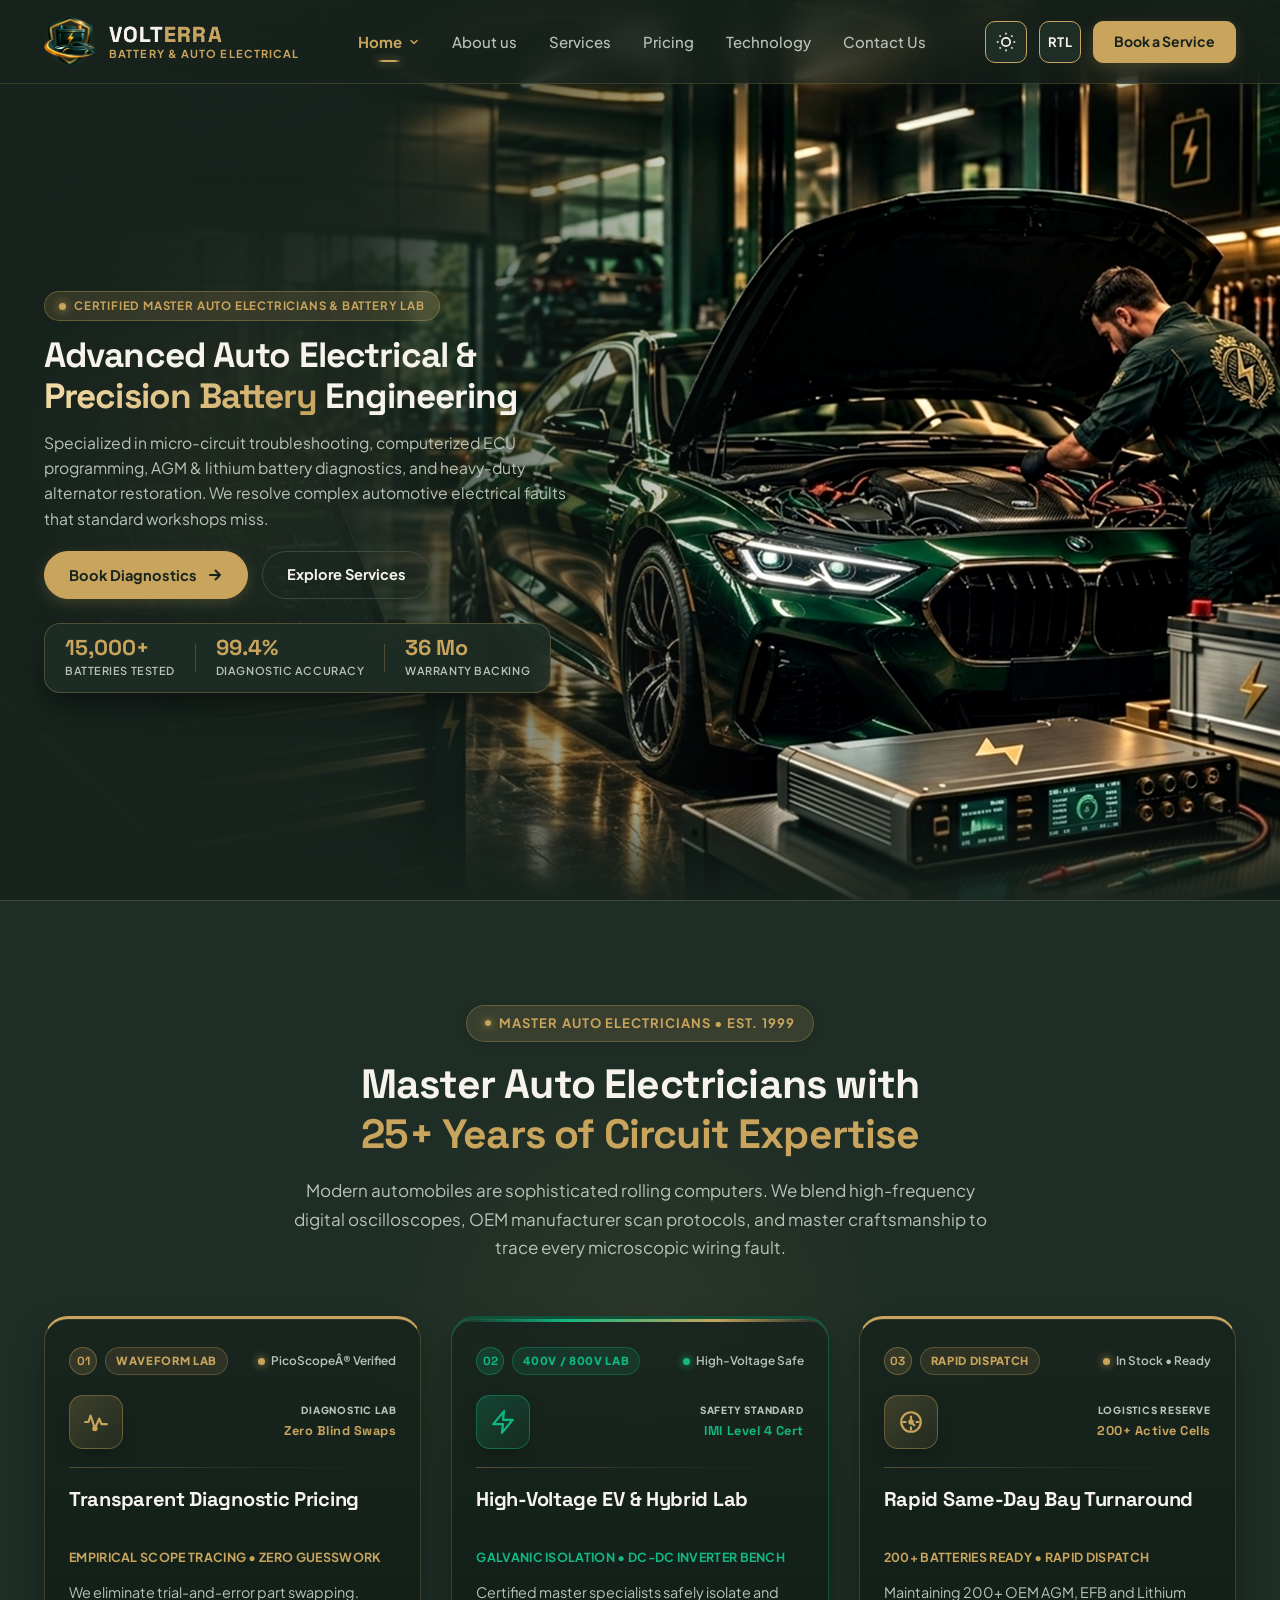
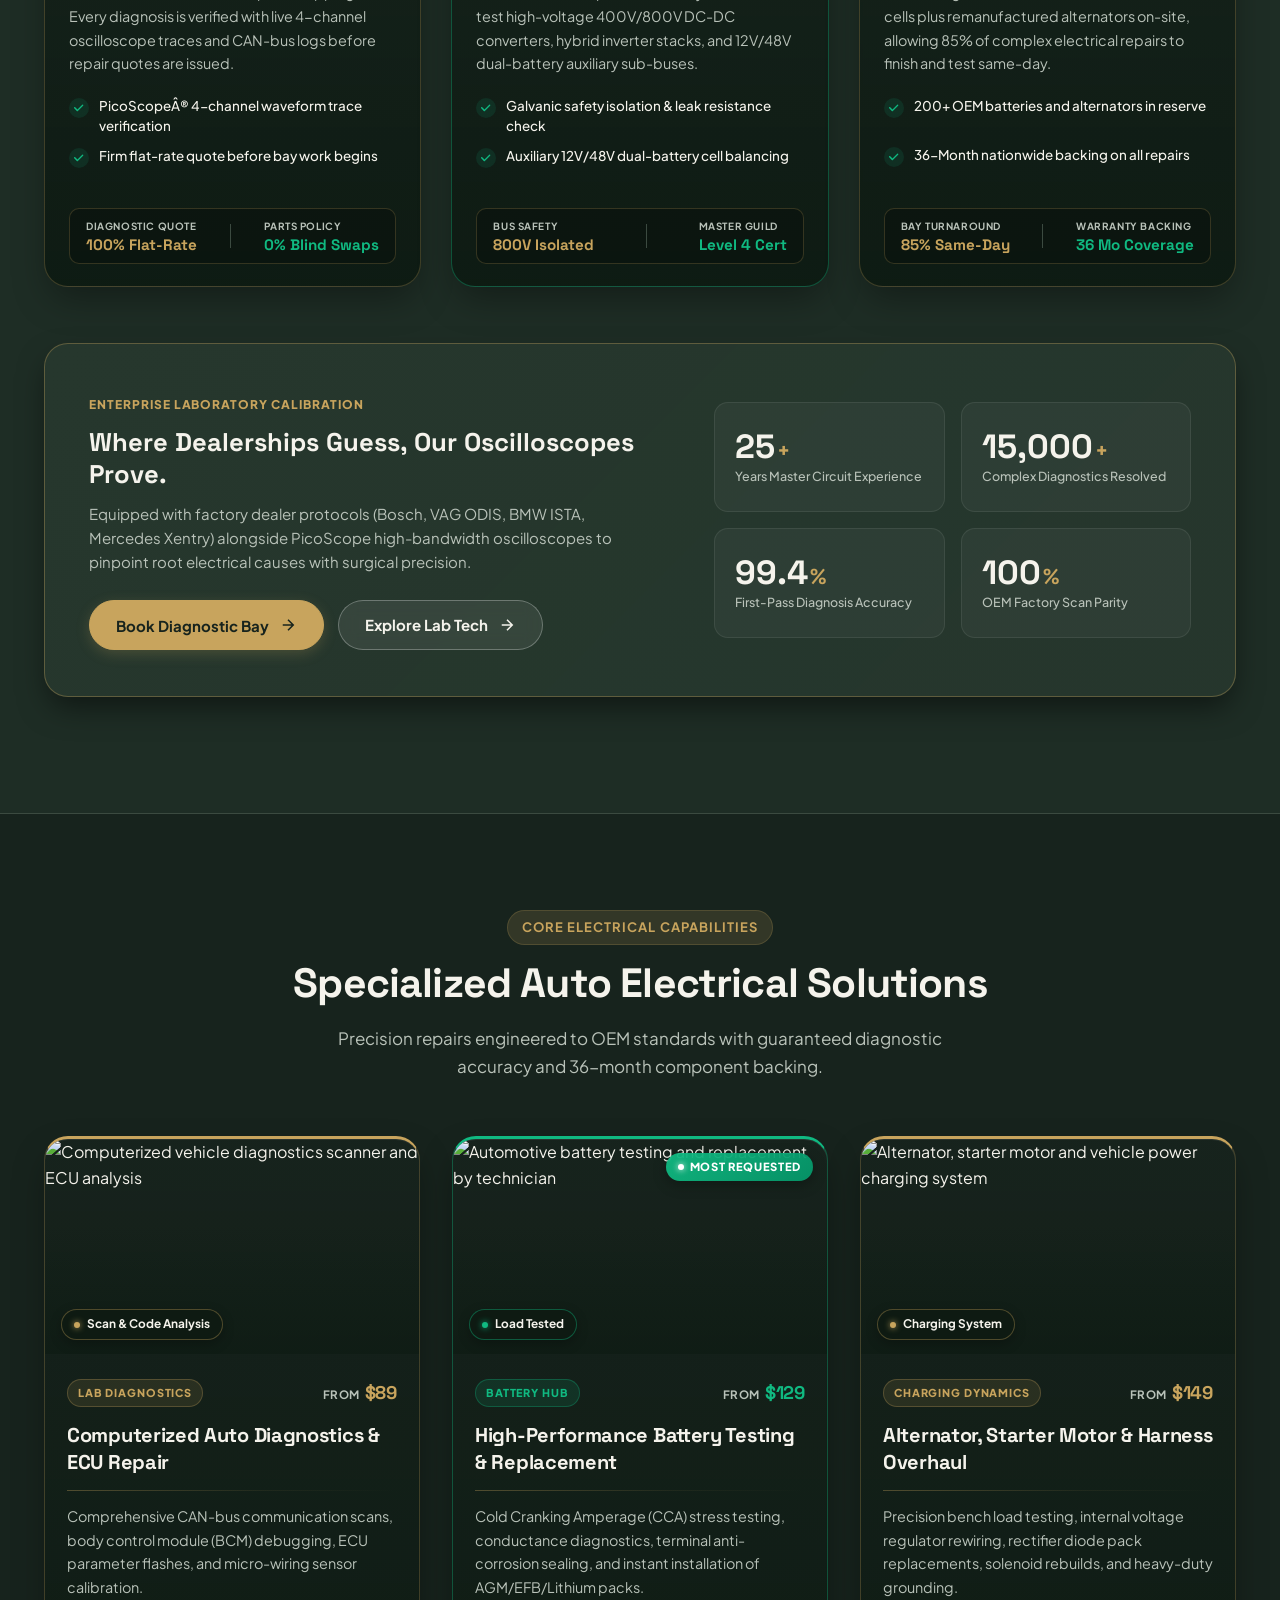
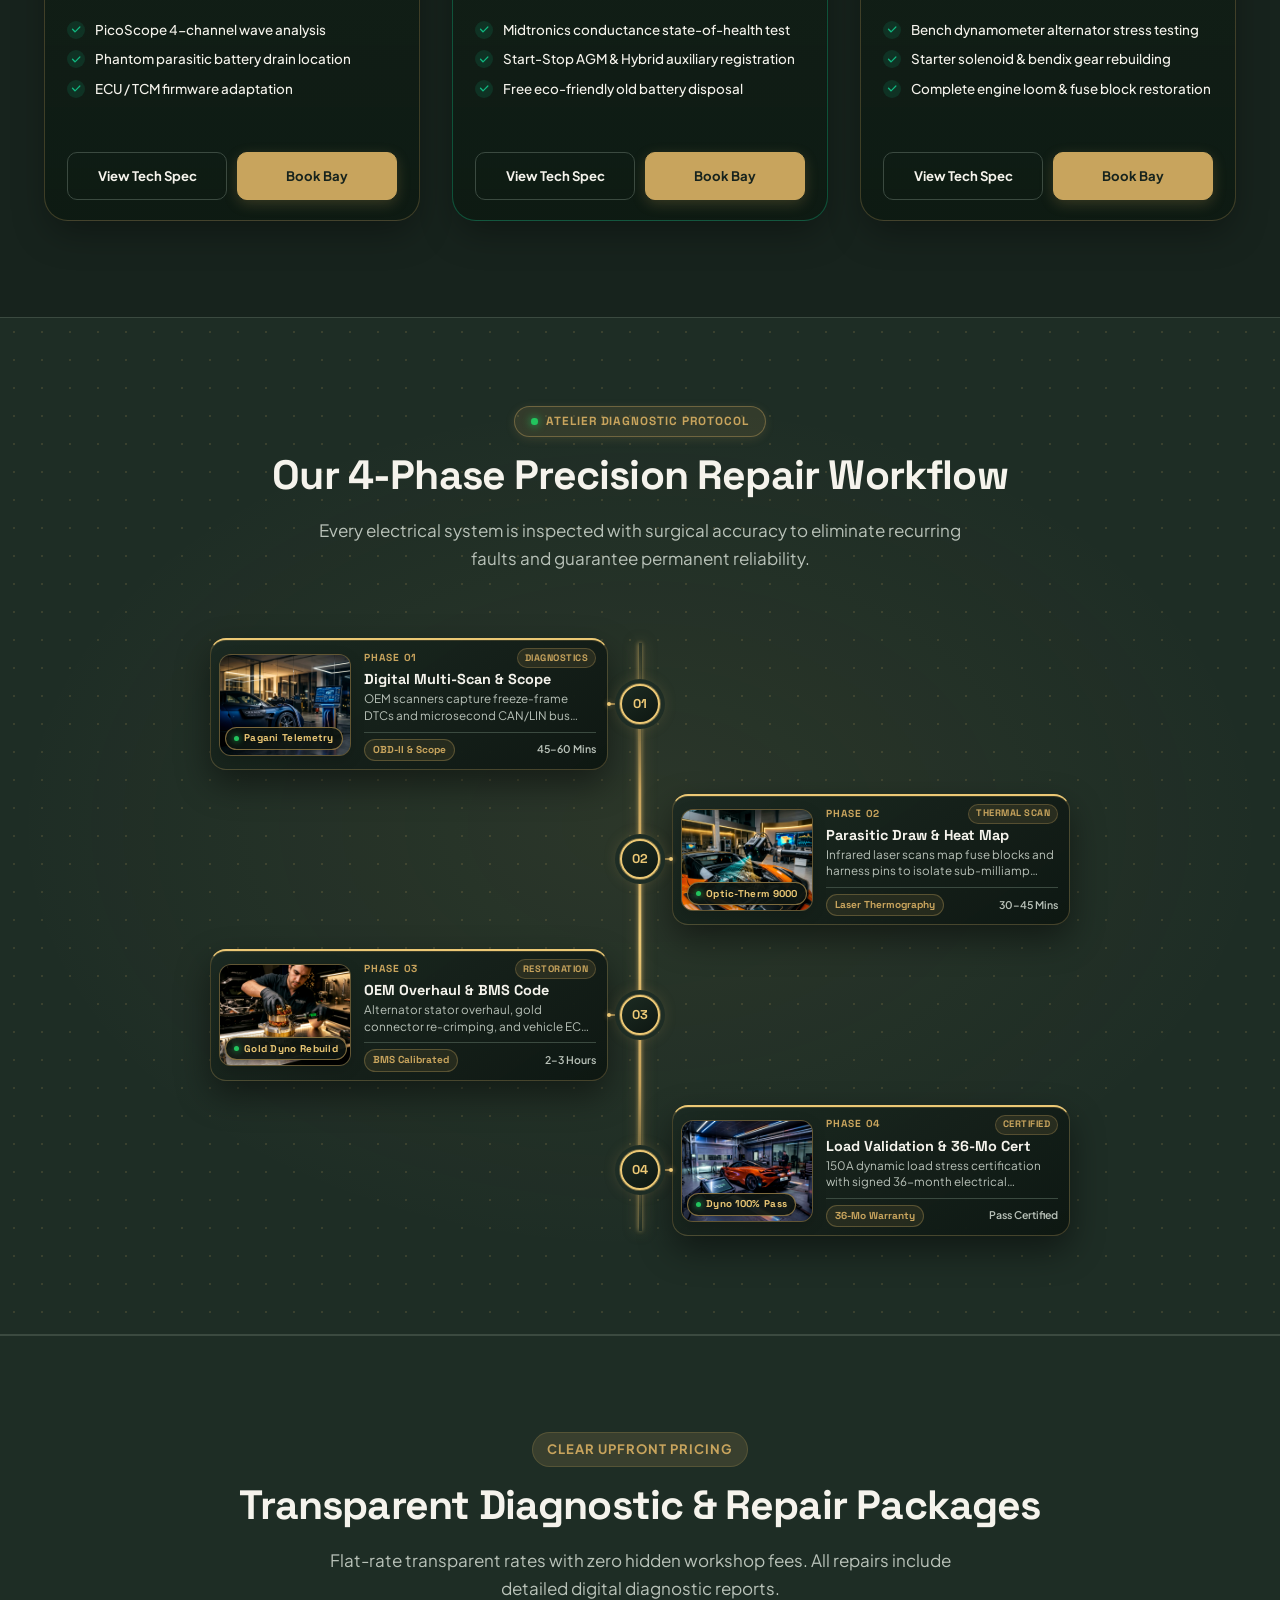
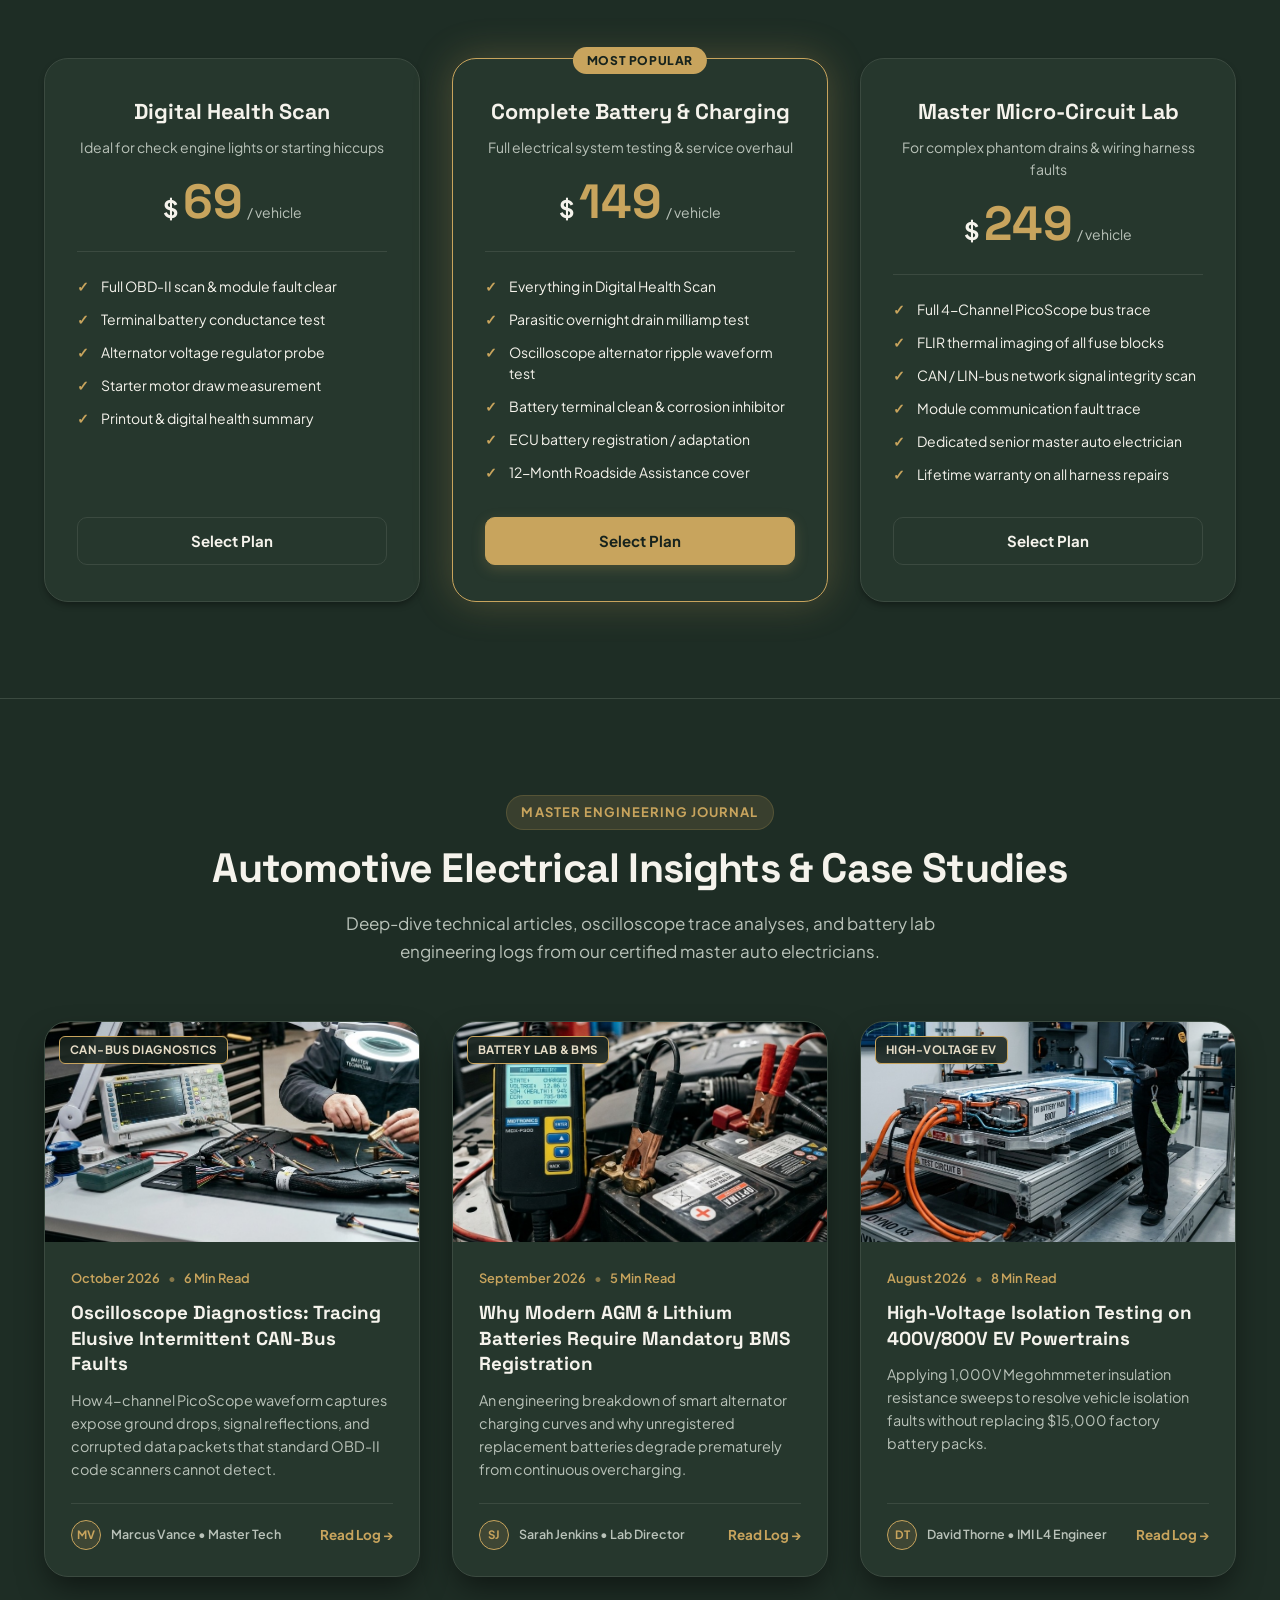
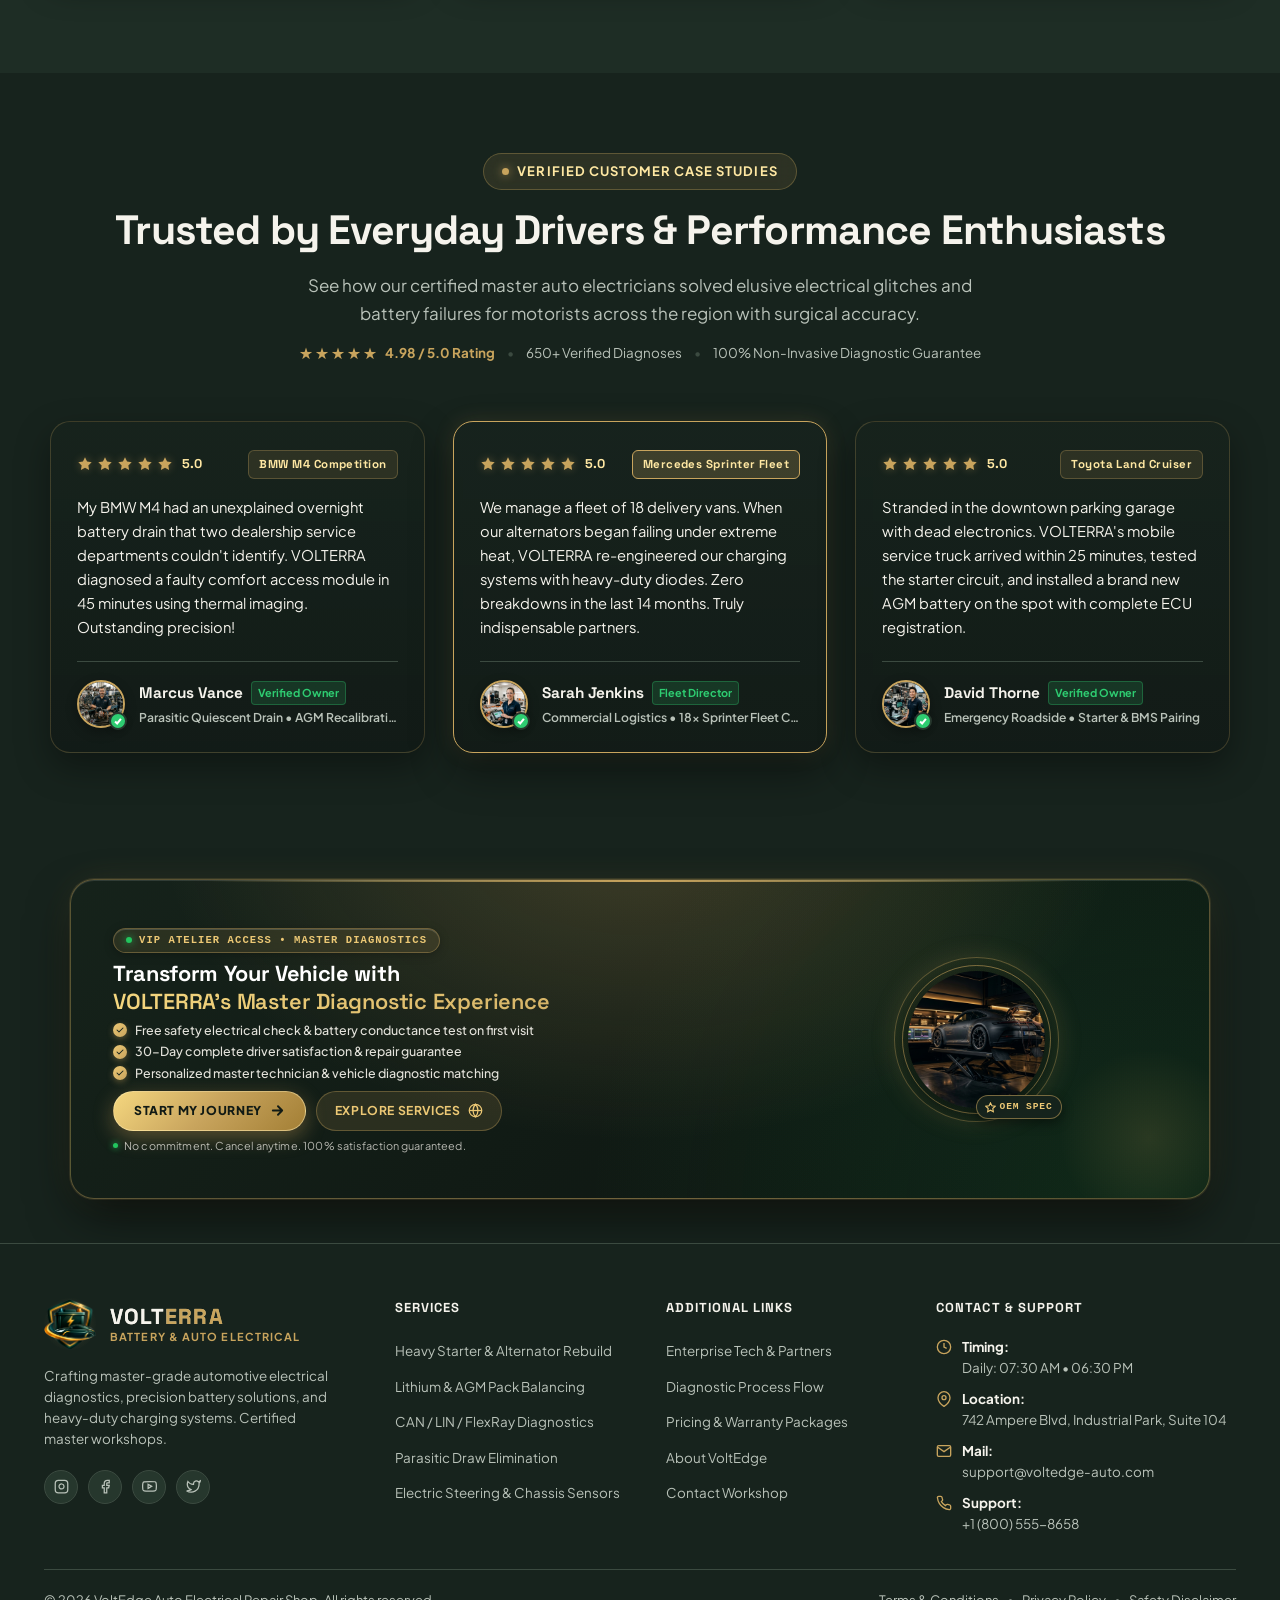
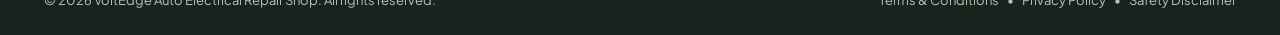
==== commit bf19049f: "Add files via upload" ====
--- a/index.html
+++ b/index.html
@@ -1,4 +1,4 @@
-<!DOCTYPE html>
+﻿<!DOCTYPE html>
 <html lang="en" dir="ltr" data-theme="dark">
 
 <head>
@@ -16,8 +16,7 @@
   <link rel="stylesheet" href="index.css">
   <script>
     // GitHub Pages trailing slash resolution to prevent broken relative asset paths
-    if (window.location.hostname.endsWith('github.io') && !window.location.pathname.endsWith('/') && !window.location.pathname.split('/').pop().includes('.')) &bull; window.location.replace(window.location.pathname + '/' + window.location.search &bull; window.location.hash);
-    }
+    if (window.location.hostname.endsWith('github.io') && !window.location.pathname.endsWith('/') && !window.location.pathname.split('/').pop().includes('.')) & bull; window.location.replace(window.location.pathname + '/' + window.location.search & bull; window.location.hash);
   </script>
 </head>
 
@@ -74,8 +73,7 @@
             <a href="contact.html" class="nav-link" id="nav-contact">Contact Us</a>
           </li>
           <li class="nav-item nav-item-cta">
-            <a href="#booking-service-modal" class="btn btn-primary nav-menu-book-btn" id="nav-mobile-book-btn"
-              data-open-booking="true">
+            <a href="book-service.html" class="btn btn-primary nav-menu-book-btn" id="nav-mobile-book-btn">
               <span>Book a Service</span>
             </a>
           </li>
@@ -110,8 +108,7 @@
         </button>
 
         <!-- Primary CTA: Book a Service -->
-        <a href="#booking-service-modal" class="btn btn-primary header-cta-btn" id="header-book-btn"
-          data-open-booking="true" aria-haspopup="dialog" aria-expanded="false">
+        <a href="book-service.html" class="btn btn-primary header-cta-btn" id="header-book-btn">
           <span>Book a Service</span>
         </a>
 
@@ -561,8 +558,8 @@
                 <a href="service-detail.html?id=1" class="btn btn-secondary service-detail-btn">
                   <span>View Tech Spec</span>
                 </a>
-                <button class="btn btn-primary service-enquire-btn" data-service="Computer Diagnostics &bull; ECU Repair"
-                  data-open-booking="true">
+                <button class="btn btn-primary service-enquire-btn"
+                  data-service="Computer Diagnostics &bull; ECU Repair" data-open-booking="true">
                   <span>Book Bay</span>
                 </button>
               </div>
@@ -705,8 +702,8 @@
                 <a href="service-detail.html?id=3" class="btn btn-secondary service-detail-btn">
                   <span>View Tech Spec</span>
                 </a>
-                <button class="btn btn-primary service-enquire-btn" data-service="Alternator &bull; Starter Motor Rebuild"
-                  data-open-booking="true">
+                <button class="btn btn-primary service-enquire-btn"
+                  data-service="Alternator &bull; Starter Motor Rebuild" data-open-booking="true">
                   <span>Book Bay</span>
                 </button>
               </div>
@@ -928,7 +925,8 @@
               <li>12-Month Roadside Assistance cover</li>
             </ul>
             <div class="plan-action">
-              <button class="btn btn-primary full-width book-plan-btn" data-plan="Complete Battery &bull; Charging - $149">
+              <button class="btn btn-primary full-width book-plan-btn"
+                data-plan="Complete Battery &bull; Charging - $149">
                 <span>Select Plan</span>
               </button>
             </div>
@@ -1963,16 +1961,20 @@
                       <option value="Battery Replacement ($129)" selected>&#128267; High-Performance Battery Replacement
                         &amp;
                         AGM Coding ($129)</option>
-                      <option value="Computer Diagnostics ($89)">&#9889; Master Computer Diagnostics &amp; ECU Fault Scan
+                      <option value="Computer Diagnostics ($89)">&#9889; Master Computer Diagnostics &amp; ECU Fault
+                        Scan
                         ($89)</option>
-                      <option value="Alternator &amp; Starter ($149)">&#9881;&#65039; Alternator &amp; Starter Motor Testing /
+                      <option value="Alternator &amp; Starter ($149)">&#9881;&#65039; Alternator &amp; Starter Motor
+                        Testing /
                         Overhaul ($149)</option>
-                      <option value="Parasitic Drain Repair ($119)">&#128268; Parasitic Battery Drain &amp; Complex Wiring
+                      <option value="Parasitic Drain Repair ($119)">&#128268; Parasitic Battery Drain &amp; Complex
+                        Wiring
                         Loom
                         Repair ($119)</option>
                       <option value="EV High-Voltage Isolation ($199)">&#9889; Hybrid / EV High-Voltage Isolation &amp;
                         Battery Health ($199)</option>
-                      <option value="Climate Control &amp; AC ($109)">&#10052;&#65039; Auto Electrical AC &amp; Sensor Calibration
+                      <option value="Climate Control &amp; AC ($109)">&#10052;&#65039; Auto Electrical AC &amp; Sensor
+                        Calibration
                         ($109)</option>
                       <option value="Rapid Jump Rescue ($79)">&#128680; Rapid Mobile Roadside Jump-Start &amp; Battery
                         Dispatch
@@ -2015,9 +2017,11 @@
                     <div class="booking-select-wrap">
                       <select id="client-time-slot" name="client_time_slot" class="custom-select booking-select"
                         required>
-                        <option value="Morning Slot (08:30 AM &bull; 11:30 AM)" selected>Morning (08:30 AM &bull; 11:30 AM)
+                        <option value="Morning Slot (08:30 AM &bull; 11:30 AM)" selected>Morning (08:30 AM &bull; 11:30
+                          AM)
                         </option>
-                        <option value="Midday Slot (11:30 AM &bull; 02:30 PM)">Midday (11:30 AM &bull; 02:30 PM)</option>
+                        <option value="Midday Slot (11:30 AM &bull; 02:30 PM)">Midday (11:30 AM &bull; 02:30 PM)
+                        </option>
                         <option value="Afternoon Slot (02:30 PM &bull; 05:30 PM)">Afternoon (02:30 PM &bull; 05:30 PM)
                         </option>
                         <option value="Express Priority Immediate Bay">Express Immediate Bay (Priority)</option>
@@ -2069,7 +2073,8 @@
                       stroke-linejoin="round" />
                   </svg>
                 </button>
-                <p class="booking-privacy-note">&#128274; SSL-Encrypted Client Reservation &bull; Instant SMS &amp; Calendar
+                <p class="booking-privacy-note">&#128274; SSL-Encrypted Client Reservation &bull; Instant SMS &amp;
+                  Calendar
                   Confirmation</p>
               </div>
             </form>
@@ -2140,7 +2145,8 @@
         </div>
 
         <div class="confirmation-notes">
-          <p>&#128242; An instant confirmation SMS and telemetry token have been sent to <span id="confirm-phone-display">+1
+          <p>&#128242; An instant confirmation SMS and telemetry token have been sent to <span
+              id="confirm-phone-display">+1
               (555) 000-0000</span> and <span id="confirm-email-display">client@example.com</span>.</p>
         </div>
 
--- a/index.css
+++ b/index.css
@@ -371,7 +371,7 @@
 .footer-brand {
   display: inline-flex;
   align-items: center;
-  gap: 14px;
+  gap: 13px;
   text-decoration: none;
   transition: transform var(--transition-normal);
 }
@@ -379,66 +379,62 @@
 .brand-logo:hover,
 .footer-logo:hover,
 .footer-brand:hover {
-  transform: translateY(-1px);
-}
-
-.logo-icon-wrap {
+  transform: translateY(-2px);
+}
+
+.logo-icon-wrap,
+.footer-logo .logo-icon-wrap,
+.footer-brand .logo-icon-wrap {
   display: inline-flex;
   align-items: center;
   justify-content: center;
   flex-shrink: 0;
   position: relative;
-  width: 62px;
-  height: 62px;
-  background: transparent;
+  width: 52px;
+  height: 52px;
+  border-radius: 50%;
+  background: radial-gradient(circle, rgba(200, 164, 93, 0.18) 0%, rgba(200, 164, 93, 0.05) 52%, transparent 75%);
   border: none;
   box-shadow: none;
-  transition: all 0.3s cubic-bezier(0.16, 1, 0.3, 1);
-}
-
-.brand-logo-img {
-  width: 62px;
-  height: 62px;
-  max-width: 62px;
-  max-height: 62px;
-  object-fit: contain;
-  display: block;
-  filter: drop-shadow(0 3px 9px rgba(0, 0, 0, 0.4)) drop-shadow(0 0 14px rgba(200, 164, 93, 0.35));
-  transition: transform 0.3s cubic-bezier(0.16, 1, 0.3, 1), filter 0.3s ease;
-}
-
-.brand-logo:hover .brand-logo-img,
-.footer-logo:hover .brand-logo-img,
-.footer-brand:hover .brand-logo-img {
-  transform: scale(1.05);
-  filter: drop-shadow(0 4px 12px rgba(0, 0, 0, 0.45)) drop-shadow(0 0 16px rgba(200, 164, 93, 0.55));
-}
-
-.logo-icon-wrap.mini {
-  width: 34px;
-  height: 34px;
-}
-
-.logo-icon-wrap.mini .brand-logo-img {
-  width: 34px;
-  height: 34px;
-  max-width: 34px;
-  max-height: 34px;
-}
-
-.footer-logo .logo-icon-wrap,
-.footer-brand .logo-icon-wrap {
-  width: 52px;
-  height: 52px;
-}
-
+  transition: transform 0.25s ease, background 0.25s ease;
+}
+
+.brand-logo:hover .logo-icon-wrap,
+.footer-logo:hover .logo-icon-wrap,
+.footer-brand:hover .logo-icon-wrap {
+  background: radial-gradient(circle, rgba(200, 164, 93, 0.32) 0%, rgba(200, 164, 93, 0.08) 58%, transparent 80%);
+}
+
+.brand-logo-img,
 .footer-logo .brand-logo-img,
 .footer-brand .brand-logo-img {
   width: 52px;
   height: 52px;
   max-width: 52px;
   max-height: 52px;
-  filter: drop-shadow(0 3px 8px rgba(0, 0, 0, 0.35)) drop-shadow(0 0 8px rgba(200, 164, 93, 0.3));
+  object-fit: contain;
+  display: block;
+  filter: contrast(1.08) brightness(1.06);
+  transition: filter 0.25s ease;
+}
+
+.brand-logo:hover .brand-logo-img,
+.footer-logo:hover .brand-logo-img,
+.footer-brand:hover .brand-logo-img {
+  filter: contrast(1.14) brightness(1.14);
+}
+
+.logo-icon-wrap.mini {
+  width: 36px;
+  height: 36px;
+}
+
+.logo-icon-wrap.mini .brand-logo-img {
+  width: 36px;
+  height: 36px;
+  max-width: 36px;
+  max-height: 36px;
+  filter: contrast(1.08) brightness(1.06);
 }
 
 .brand-text {
@@ -4554,29 +4550,39 @@
 }
 
 .booking-brand-crest {
-  width: 54px;
-  height: 54px;
+  width: 56px;
+  height: 56px;
   border-radius: 50%;
-  background: radial-gradient(circle, rgba(200, 164, 93, 0.32) 0%, rgba(13, 22, 17, 0.98) 75%) !important;
-  border: 2px solid #C8A45D !important;
+  background: radial-gradient(circle, rgba(200, 164, 93, 0.2) 0%, rgba(200, 164, 93, 0.05) 55%, transparent 75%) !important;
+  border: 1.5px solid rgba(200, 164, 93, 0.6) !important;
   display: flex;
   align-items: center;
   justify-content: center;
-  box-shadow: 0 0 28px rgba(200, 164, 93, 0.45), inset 0 0 14px rgba(200, 164, 93, 0.3);
-  margin-bottom: 4px;
-  transition: transform 0.3s ease, box-shadow 0.3s ease;
+  box-shadow: 0 4px 16px rgba(0, 0, 0, 0.25);
+  margin-bottom: 6px;
+  transition: transform 0.25s ease, border-color 0.25s ease, box-shadow 0.25s ease, background 0.25s ease;
 }
 
 .booking-brand-crest:hover {
-  transform: scale(1.06);
-  box-shadow: 0 0 38px rgba(200, 164, 93, 0.65);
+  transform: translateY(-2px);
+  border-color: #C8A45D !important;
+  background: radial-gradient(circle, rgba(200, 164, 93, 0.32) 0%, rgba(200, 164, 93, 0.08) 60%, transparent 80%) !important;
+  box-shadow: 0 6px 20px rgba(200, 164, 93, 0.35);
 }
 
 .booking-brand-logo-img {
-  width: 34px;
-  height: 34px;
+  width: 46px;
+  height: 46px;
+  max-width: 46px;
+  max-height: 46px;
   object-fit: contain;
-  filter: drop-shadow(0 2px 6px rgba(0, 0, 0, 0.6));
+  display: block;
+  filter: contrast(1.08) brightness(1.06);
+  transition: filter 0.25s ease;
+}
+
+.booking-brand-crest:hover .booking-brand-logo-img {
+  filter: contrast(1.14) brightness(1.14);
 }
 
 .booking-brand-text-center {
@@ -6017,6 +6023,36 @@
   .nav-link {
     width: 100%;
     padding: 12px 16px;
+    border-radius: 8px;
+  }
+
+  .nav-link.active {
+    background: rgba(200, 164, 93, 0.08) !important;
+    border-left: 3px solid #C8A45D !important;
+    padding-left: 14px;
+    color: #C8A45D;
+  }
+
+  [data-theme="light"] .nav-link.active {
+    background: rgba(200, 164, 93, 0.12) !important;
+    border-left: 3px solid #8E6D2B !important;
+    color: #17231D;
+  }
+
+  [dir="rtl"] .nav-link.active {
+    border-left: none !important;
+    border-right: 3px solid #C8A45D !important;
+    padding-left: 16px;
+    padding-right: 14px;
+  }
+
+  [dir="rtl"][data-theme="light"] .nav-link.active {
+    border-right-color: #8E6D2B !important;
+  }
+
+  /* Remove detached center underline on mobile drawer */
+  .nav-link.active::after {
+    display: none !important;
   }
 
   .nav-dropdown-menu {
